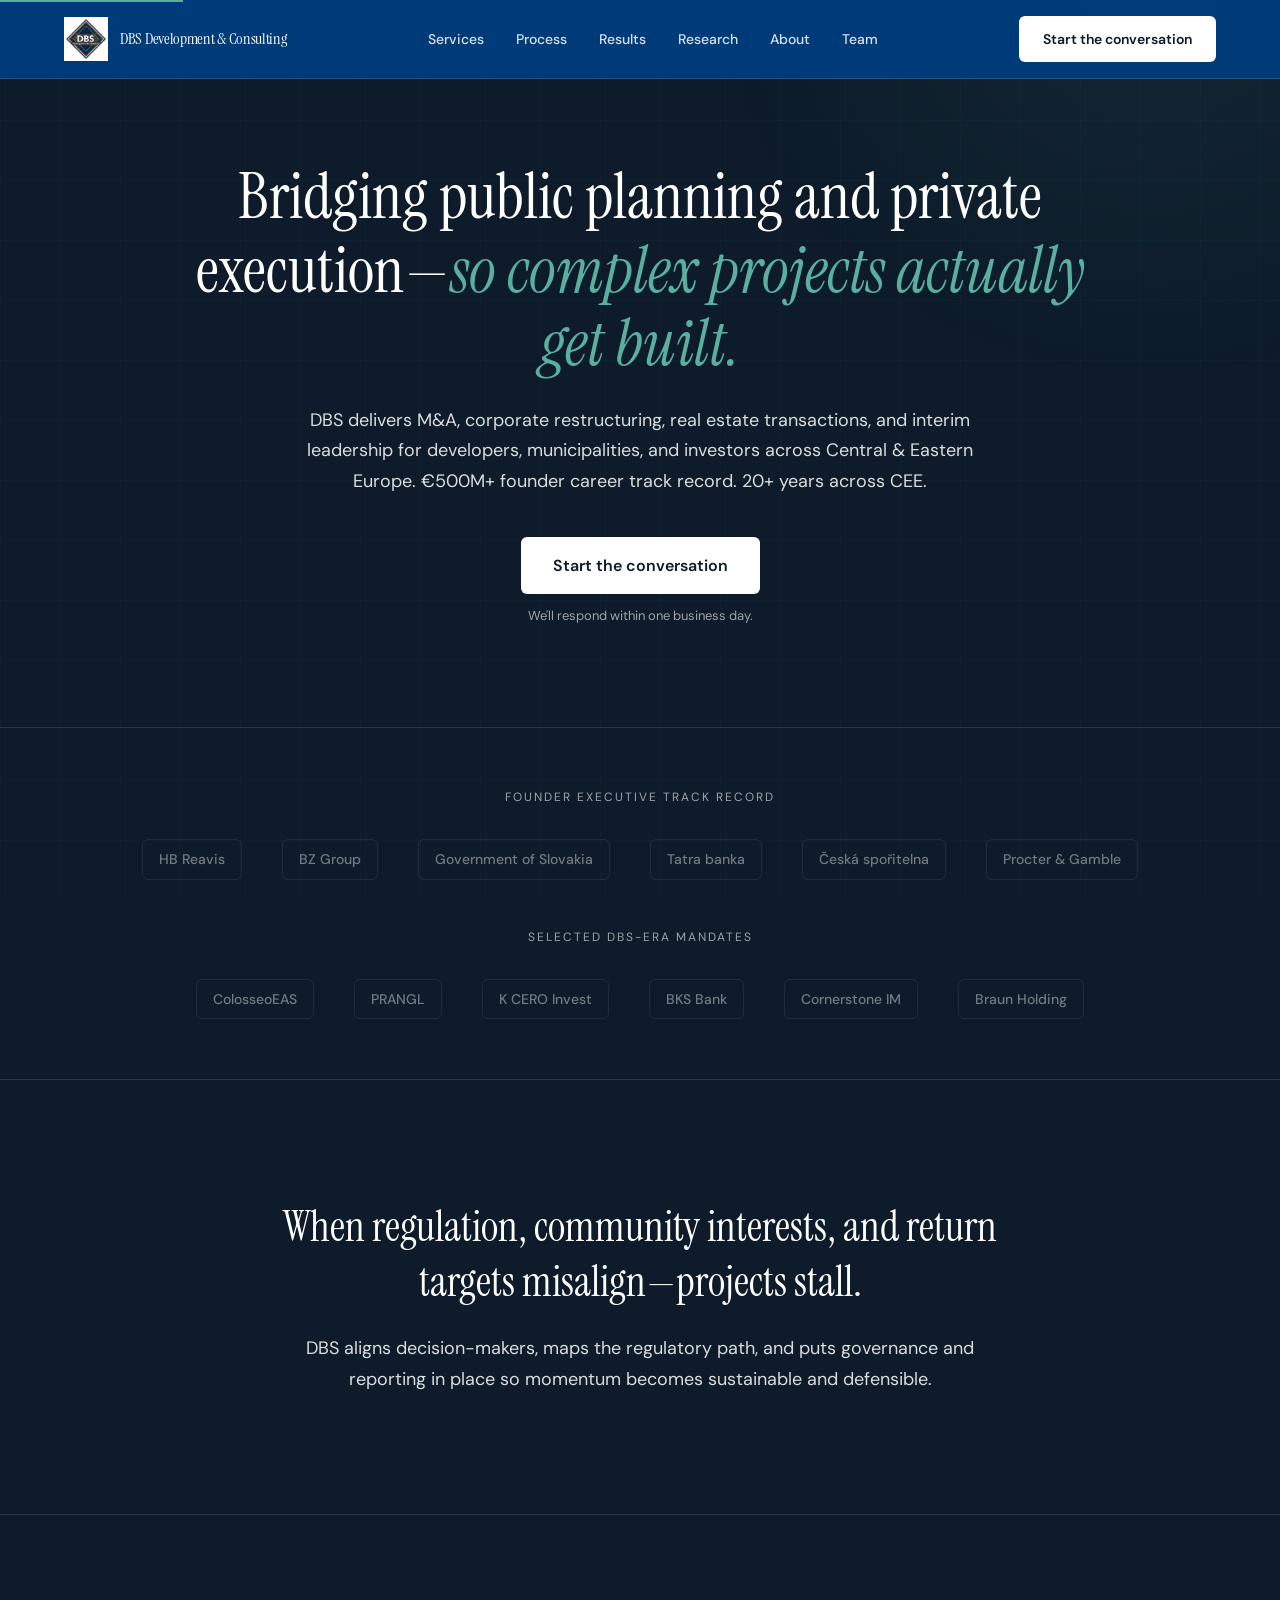
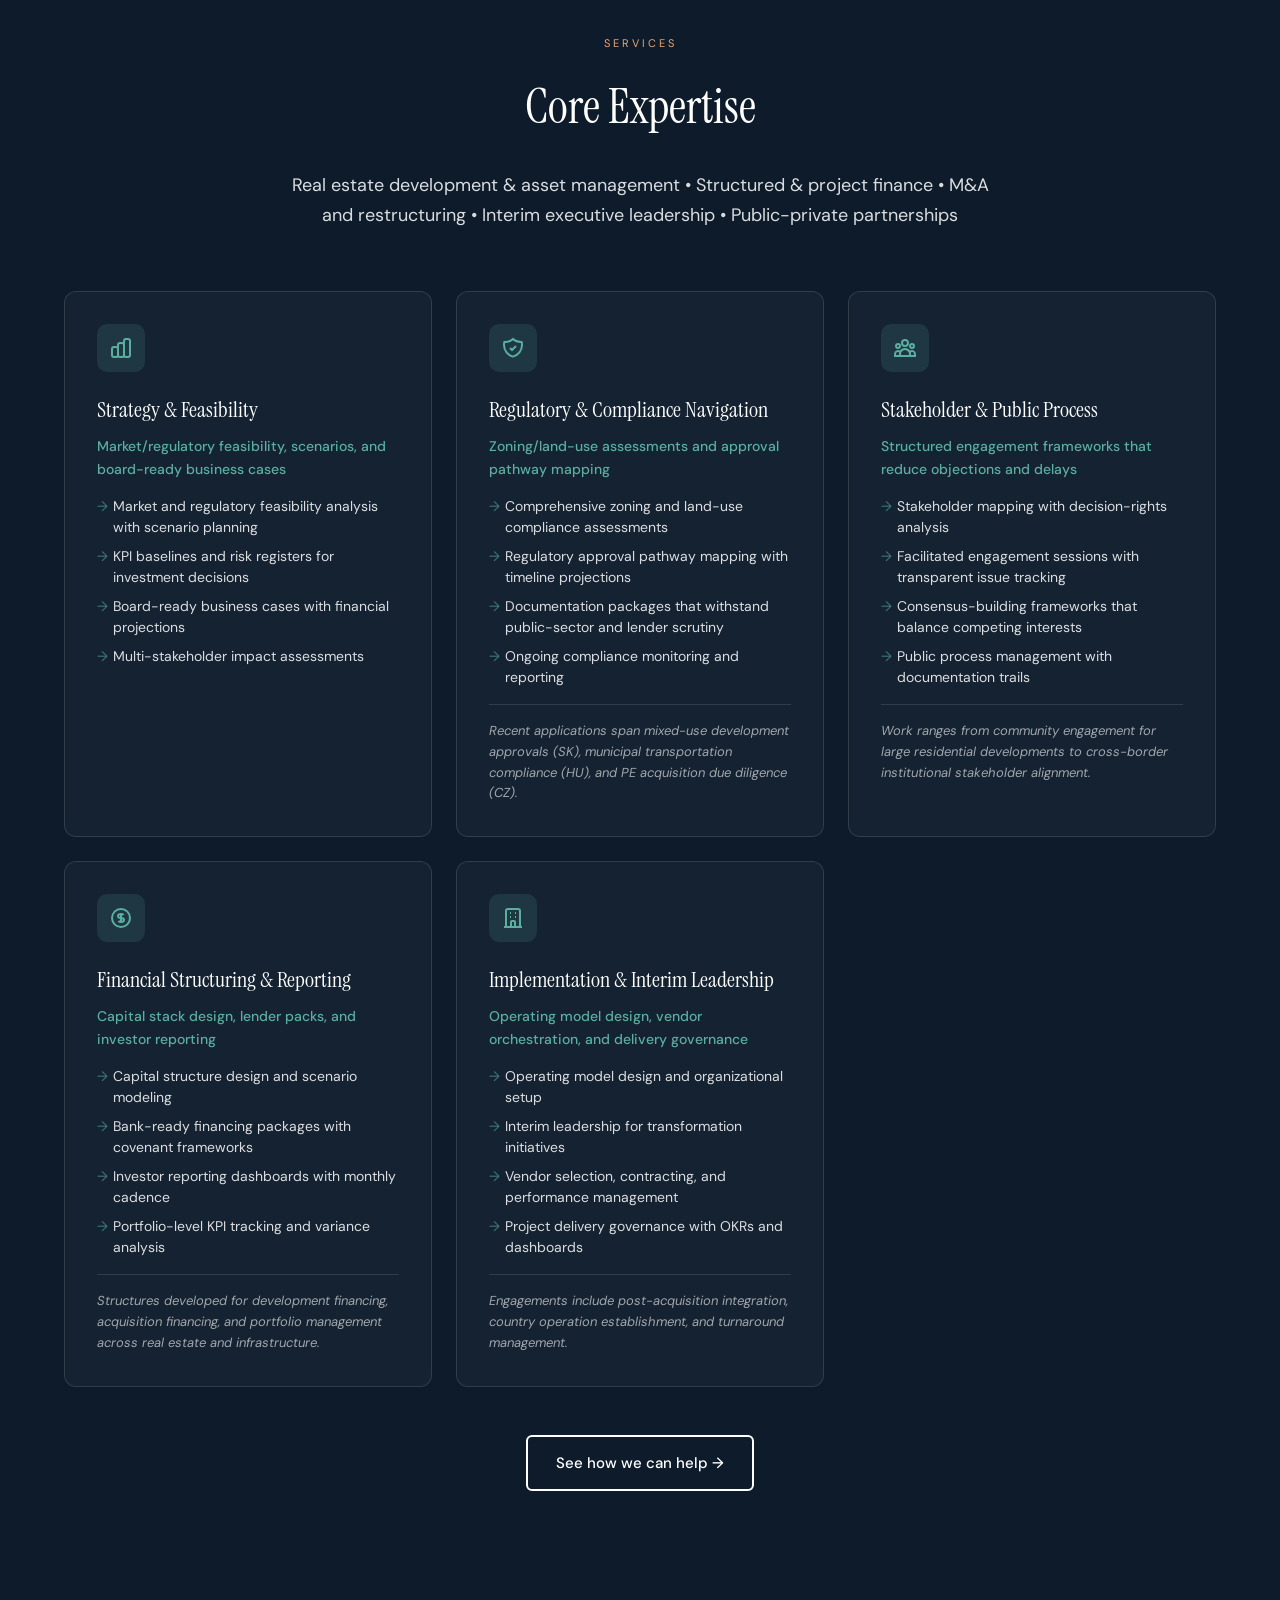
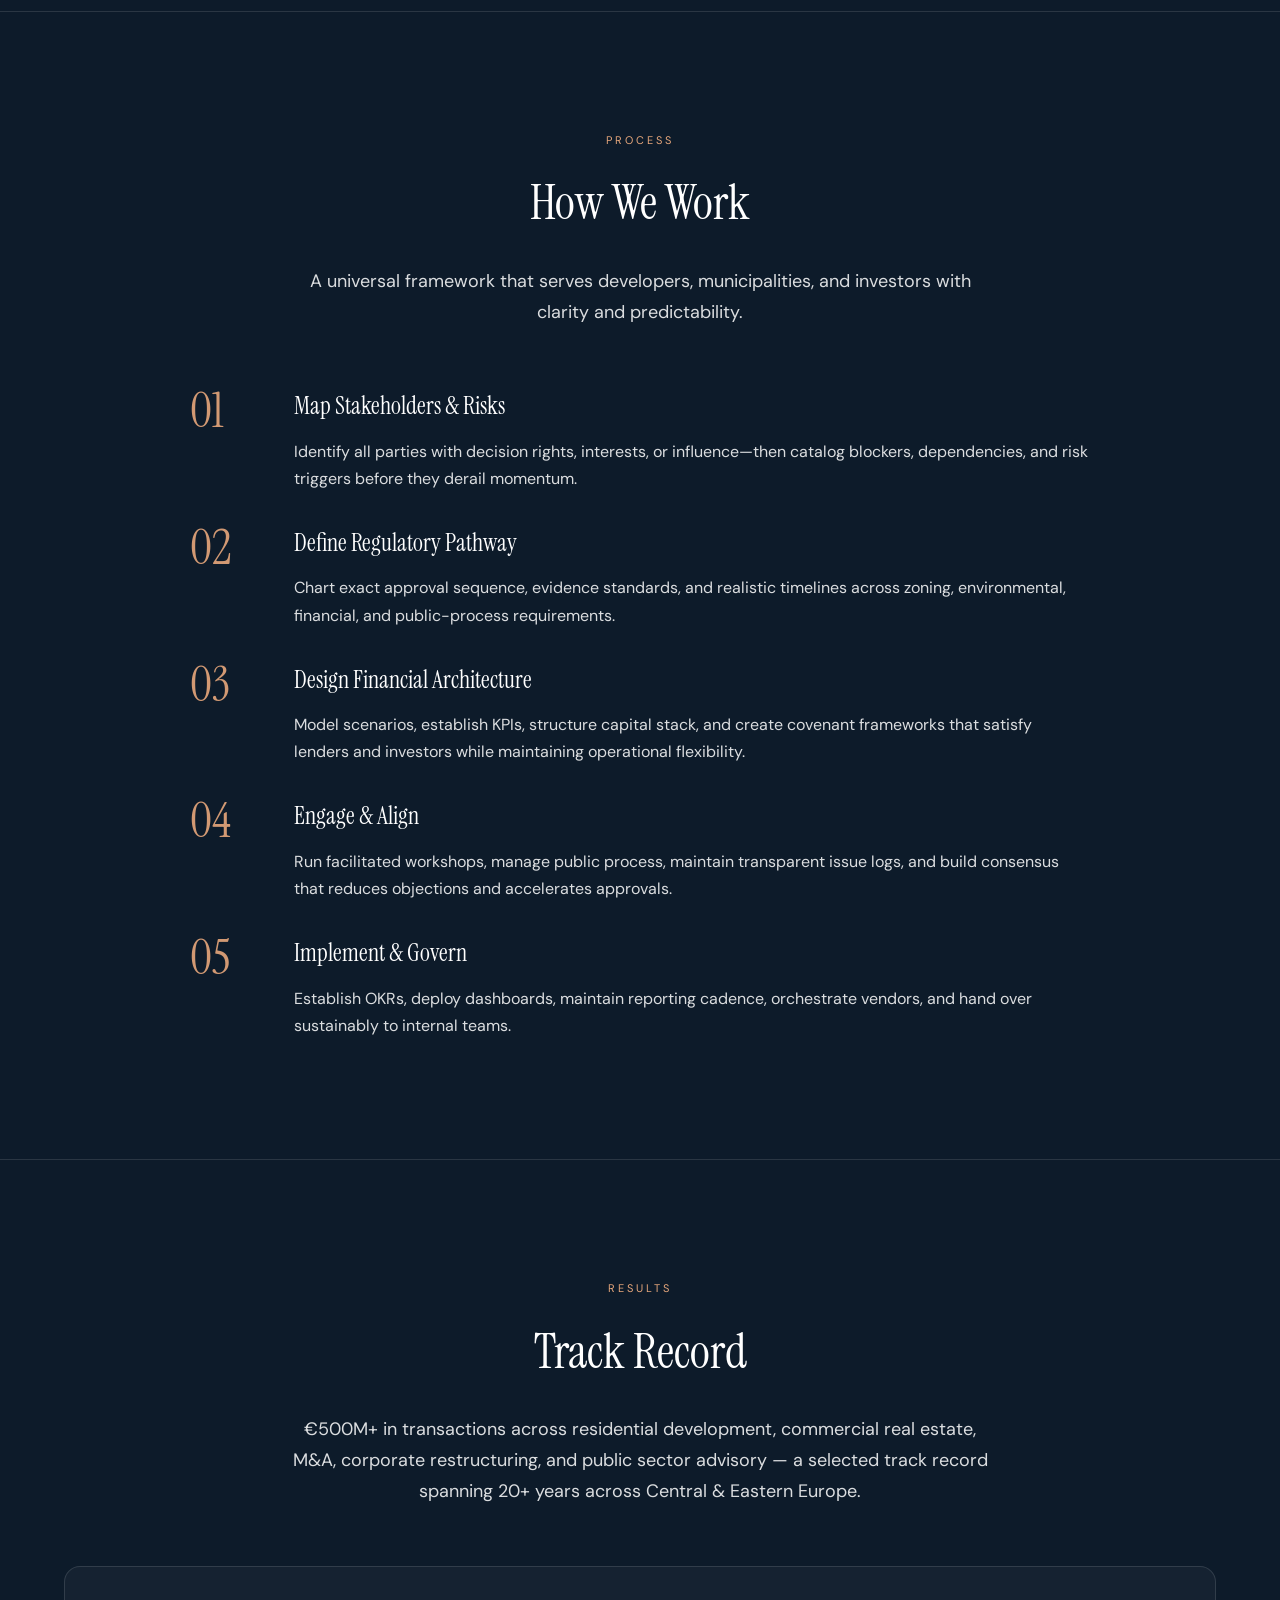
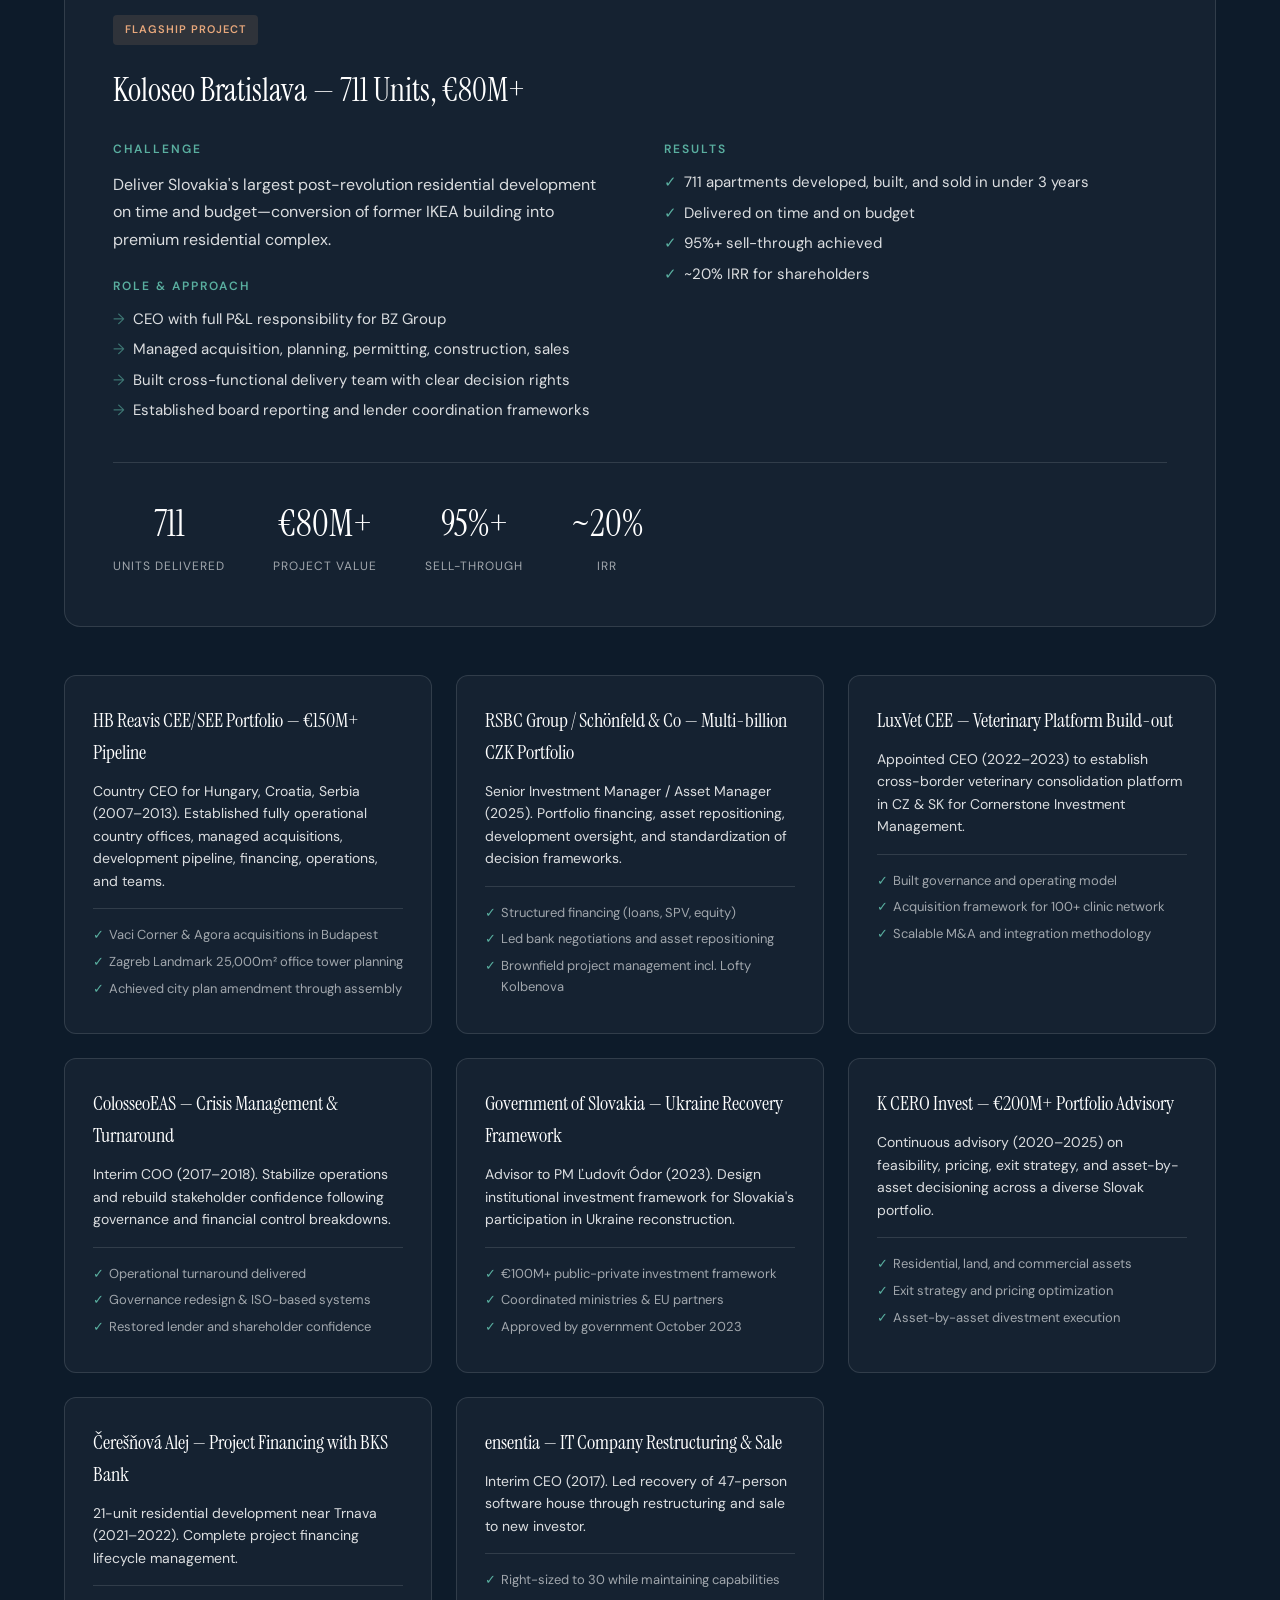
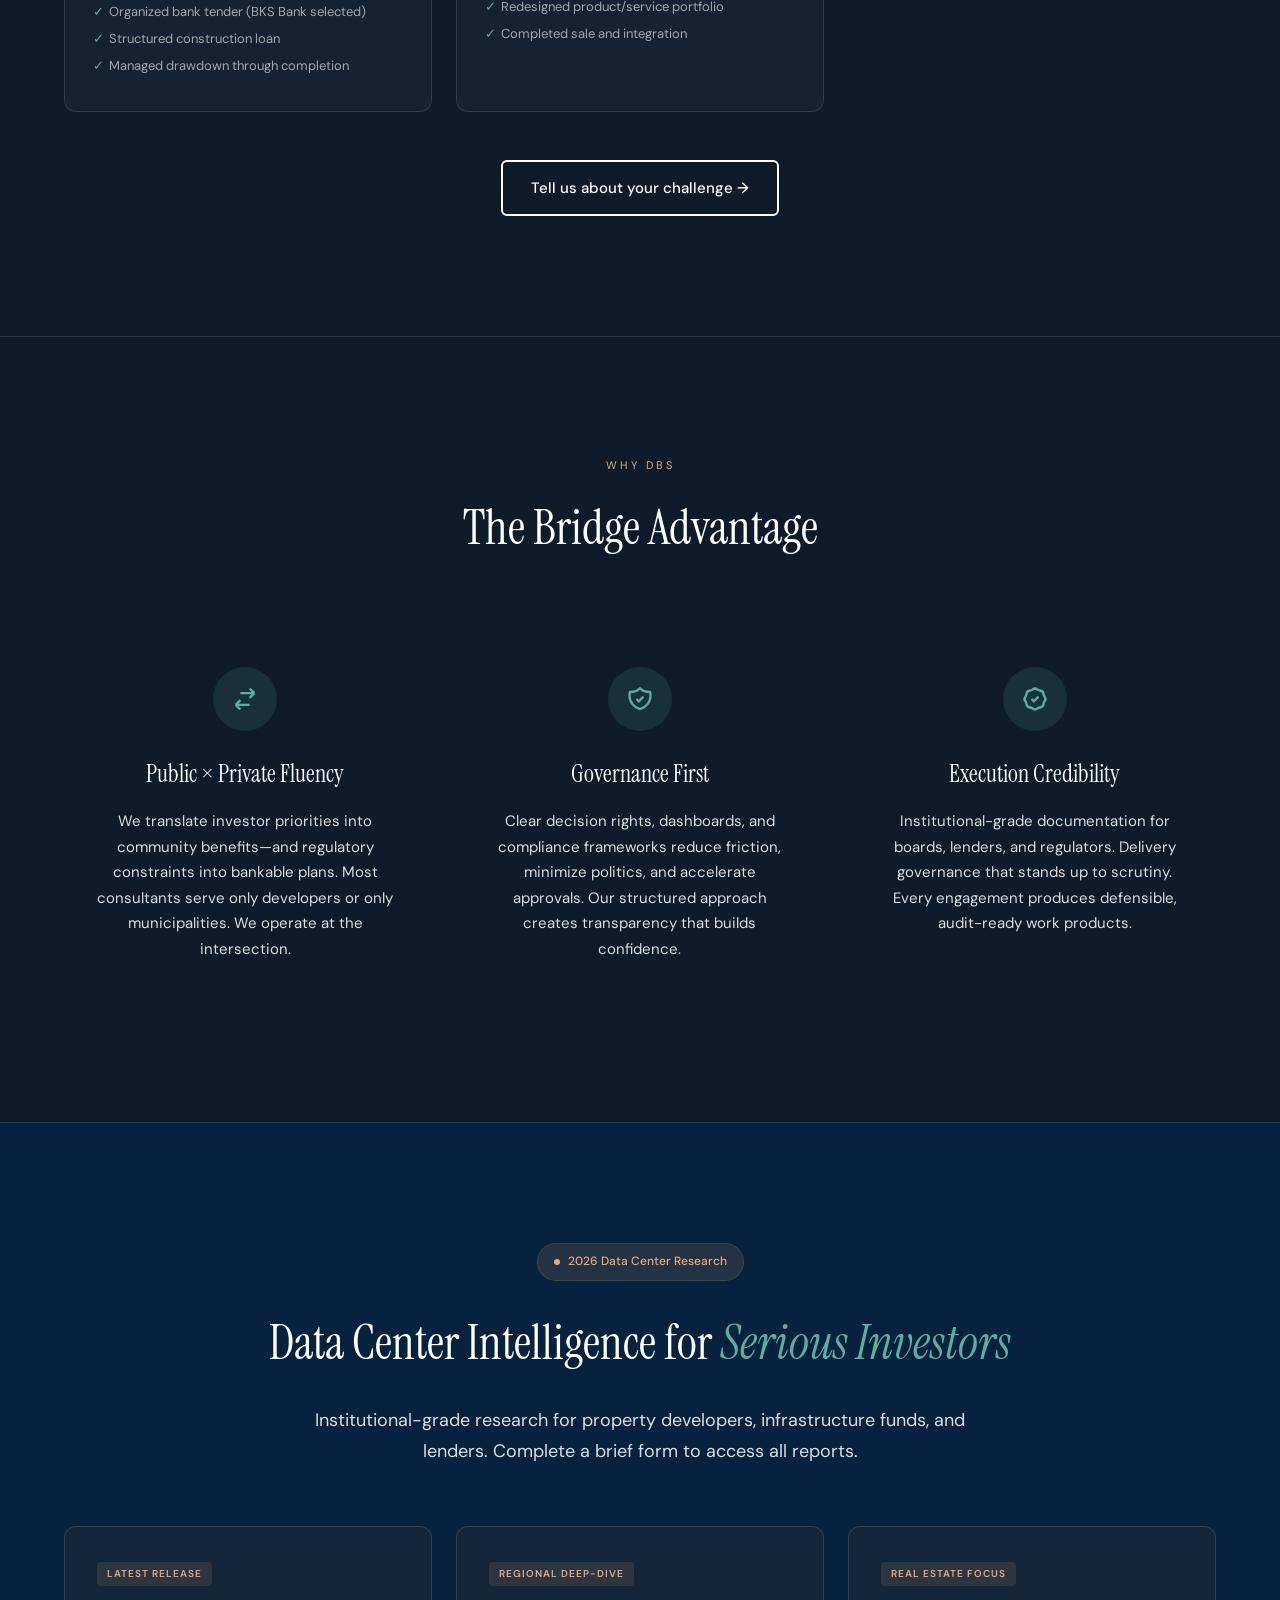
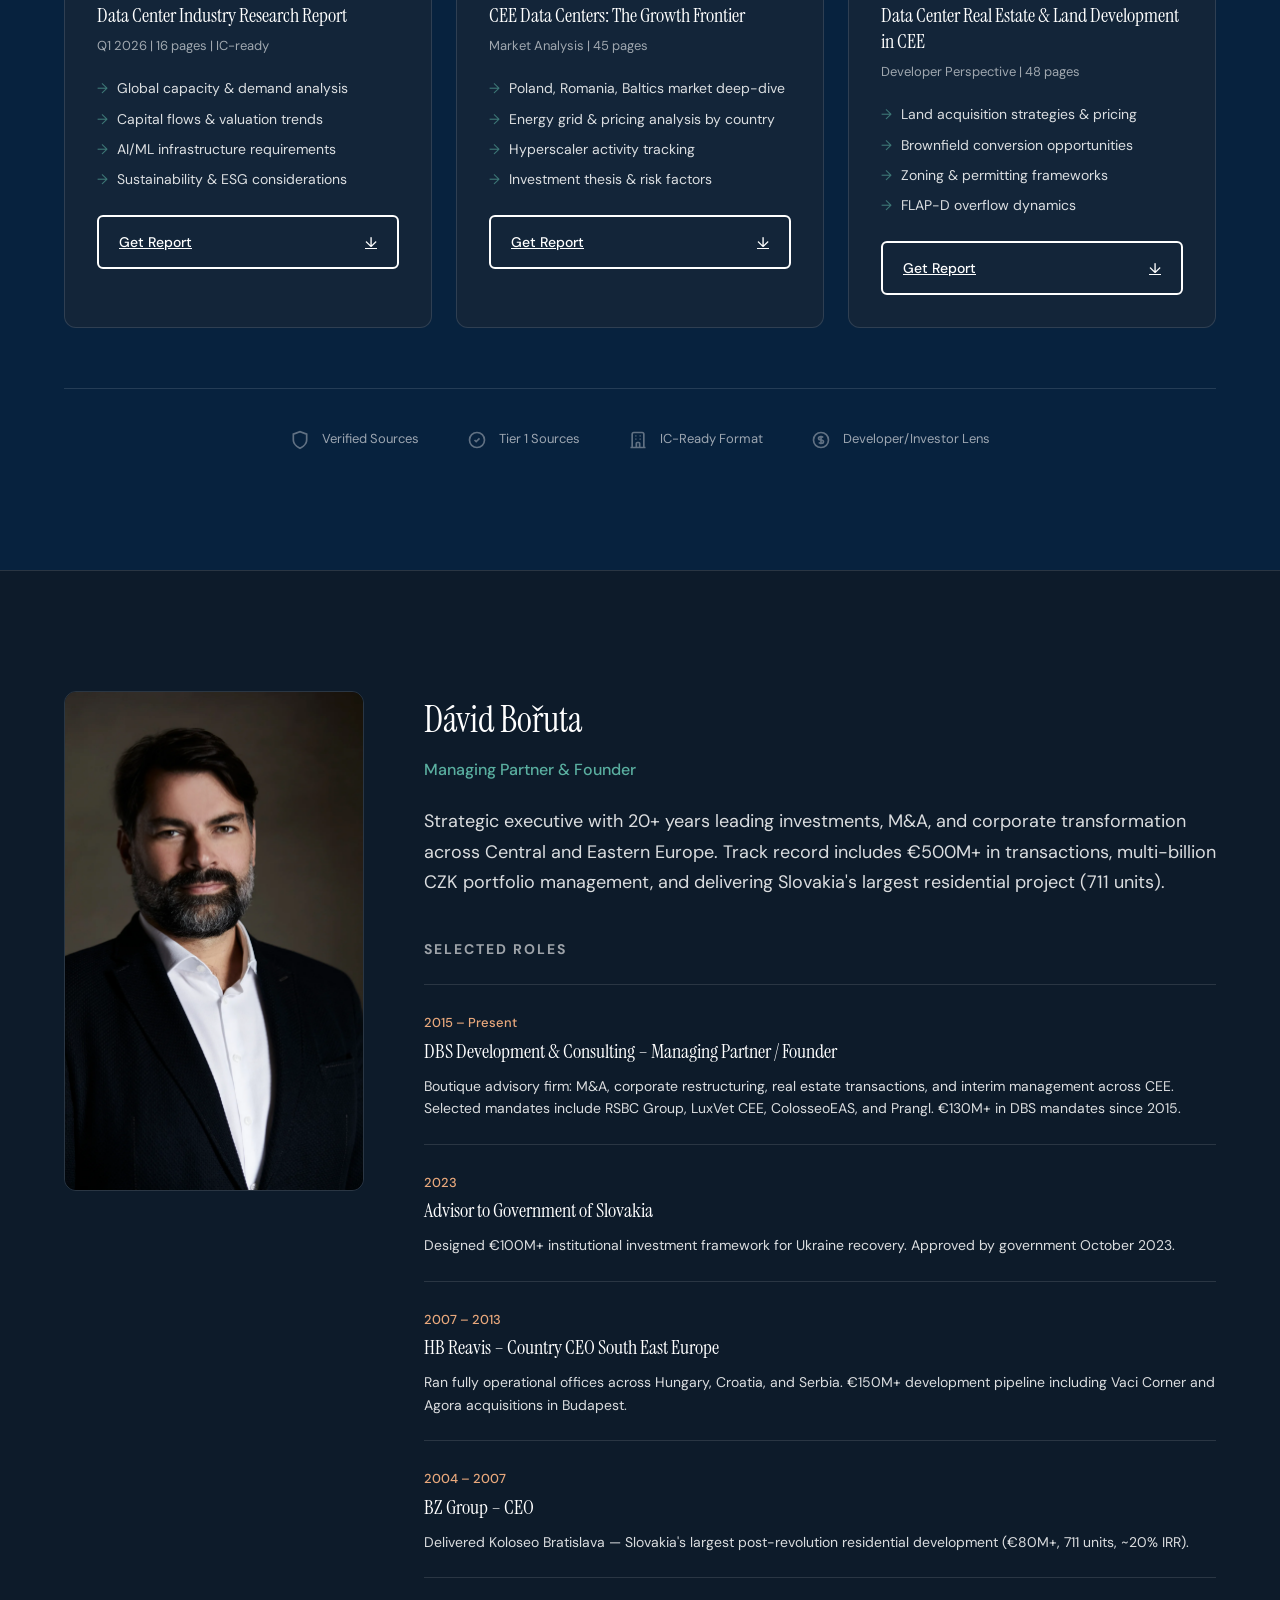
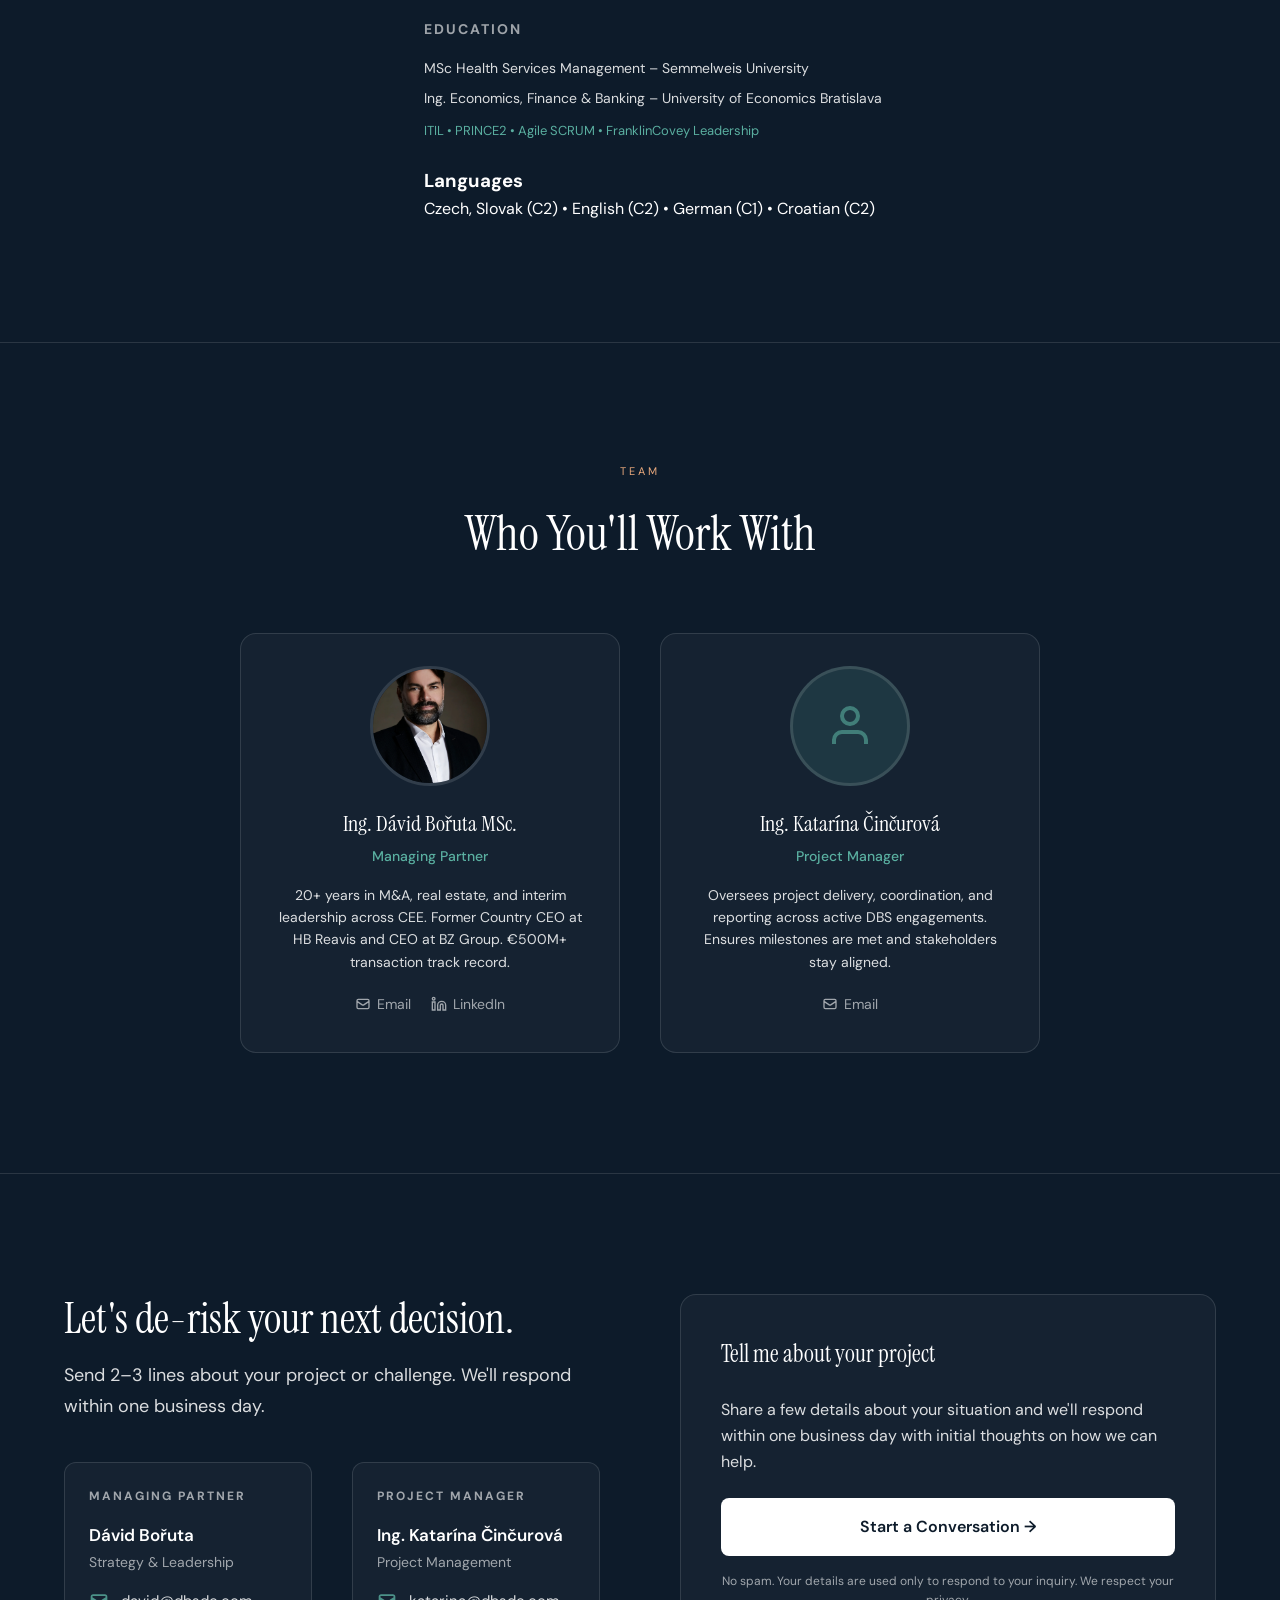
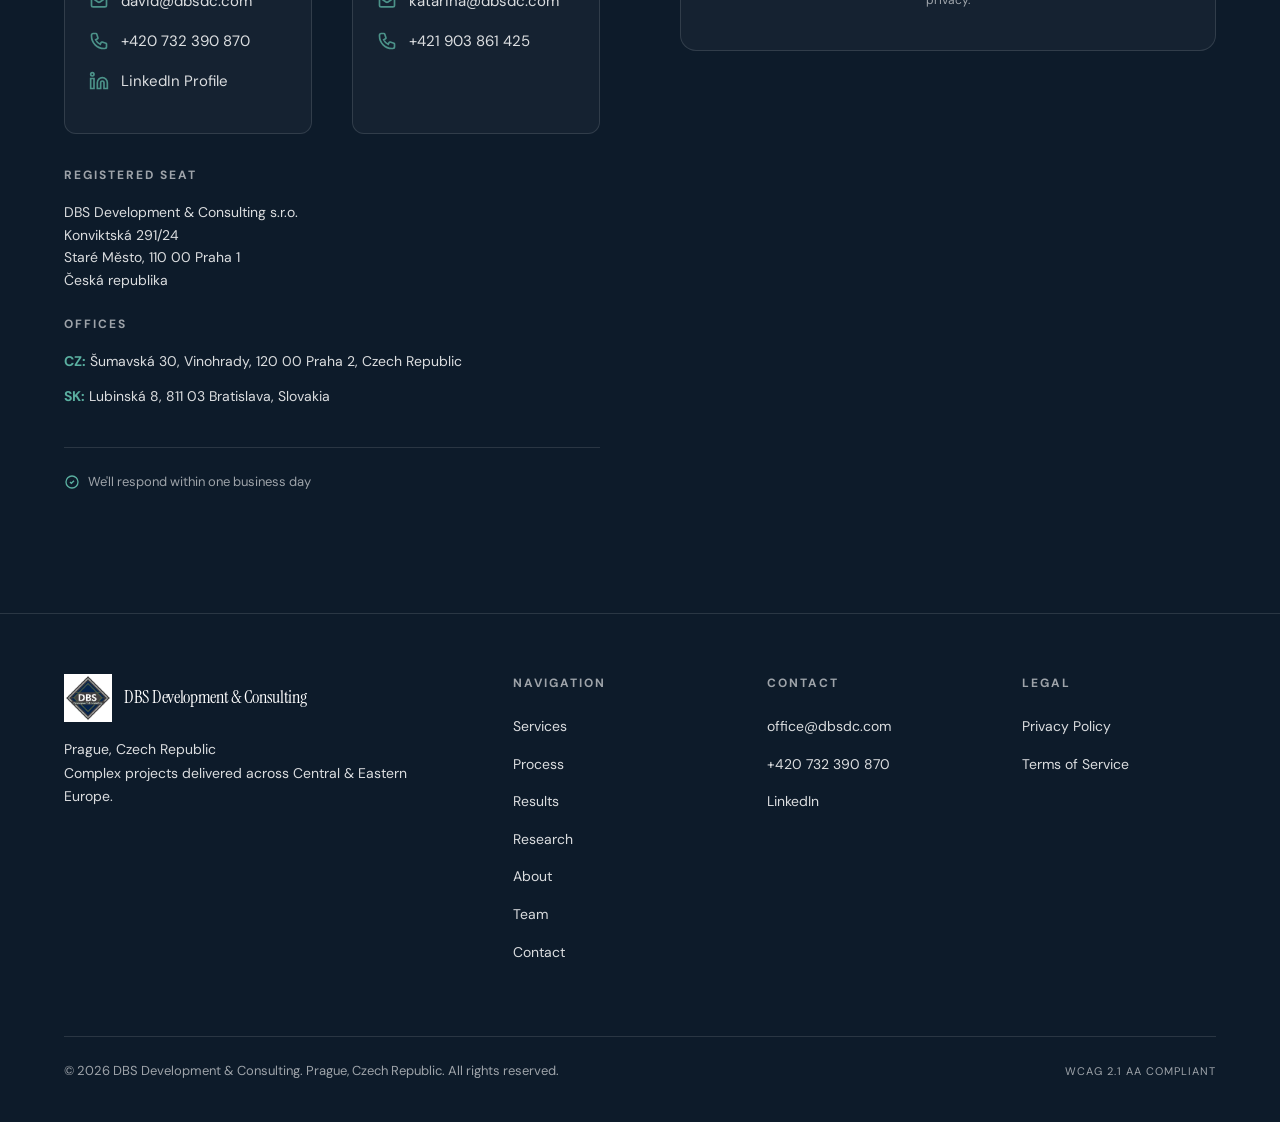
==== index.html @ 2f25ef53 "Release 1 Phase 1: approved quick fixes on reconciled source Re-anchored to the persona-refactor str" ====
<!DOCTYPE html>
<html lang="en">
<head>
    <meta charset="UTF-8">
    <meta name="viewport" content="width=device-width, initial-scale=1.0">
    <title>DBS Development & Consulting – Stakeholder Alignment & Delivery</title>
    <meta name="description" content="DBS Development & Consulting – M&A, corporate restructuring, real estate transactions, and interim leadership across Central & Eastern Europe. €500M+ in transactions. Founded by Dávid Bořuta.">
    <link rel="canonical" href="https://dbsdc.com/">

    <!-- Open Graph -->
    <meta property="og:title" content="DBS Development & Consulting – Complex Projects Delivered">
    <meta property="og:description" content="M&A, corporate restructuring, real estate transactions, and interim executive leadership for developers, municipalities, and investors across CEE. €500M+ track record.">
    <meta property="og:type" content="website">
    <meta property="og:url" content="https://dbsdc.com/">
    <meta property="og:image" content="https://dbsdc.com/og-image.png">
    <meta property="og:image:width" content="1200">
    <meta property="og:image:height" content="630">
    <meta property="og:image:alt" content="DBS Development & Consulting – Bridging public planning and private execution.">
    <meta property="og:site_name" content="DBS Development & Consulting">
    <meta name="twitter:card" content="summary_large_image">
    <meta name="twitter:title" content="DBS Development & Consulting – Complex Projects Delivered">
    <meta name="twitter:description" content="M&A, corporate restructuring, real estate transactions, and interim executive leadership across CEE. €500M+ track record.">
    <meta name="twitter:image" content="https://dbsdc.com/og-image.png">

    <!-- Fonts -->
    <link rel="preconnect" href="https://fonts.googleapis.com">
    <link rel="preconnect" href="https://fonts.gstatic.com" crossorigin>
    <link href="https://fonts.googleapis.com/css2?family=Instrument+Serif:ital@0;1&family=DM+Sans:opsz,wght@9..40,300;9..40,400;9..40,500;9..40,600;9..40,700&display=swap" rel="stylesheet">
    
    <!-- Structured Data -->
    <script type="application/ld+json">
    {
        "@context": "https://schema.org",
        "@type": "ProfessionalService",
        "name": "DBS Development & Consulting",
        "alternateName": "DBS Development & Consulting s.r.o.",
        "url": "https://dbsdc.com",
        "logo": "https://dbsdc.com/vector-logo-DBS-review1.png",
        "image": "https://dbsdc.com/og-image.png",
        "description": "M&A, corporate restructuring, real estate transactions, and interim executive leadership across Central & Eastern Europe.",
        "foundingDate": "2015",
        "founder": {
            "@type": "Person",
            "name": "Dávid Bořuta",
            "jobTitle": "Managing Partner",
            "url": "https://www.linkedin.com/in/davidsboruta",
            "knowsLanguage": ["cs", "sk", "en", "de", "hr"]
        },
        "numberOfEmployees": {
            "@type": "QuantitativeValue",
            "minValue": 2,
            "maxValue": 10
        },
        "address": [
            {
                "@type": "PostalAddress",
                "streetAddress": "Konviktská 291/24",
                "addressLocality": "Praha 1",
                "addressRegion": "Staré Město",
                "postalCode": "110 00",
                "addressCountry": "CZ"
            },
            {
                "@type": "PostalAddress",
                "streetAddress": "Šumavská 30",
                "addressLocality": "Praha 2",
                "addressRegion": "Vinohrady",
                "postalCode": "120 00",
                "addressCountry": "CZ"
            },
            {
                "@type": "PostalAddress",
                "streetAddress": "Lubinská 8",
                "addressLocality": "Bratislava",
                "postalCode": "811 03",
                "addressCountry": "SK"
            }
        ],
        "telephone": "+420732390870",
        "email": "office@dbsdc.com",
        "areaServed": {
            "@type": "GeoCircle",
            "name": "Central and Eastern Europe",
            "geoMidpoint": {
                "@type": "GeoCoordinates",
                "latitude": 49.0,
                "longitude": 17.0
            }
        },
        "knowsAbout": [
            "Mergers and Acquisitions",
            "Corporate Restructuring",
            "Real Estate Development",
            "Interim Executive Leadership",
            "Public-Private Partnerships",
            "Stakeholder Alignment",
            "Project Finance",
            "Data Center Real Estate"
        ],
        "hasOfferCatalog": {
            "@type": "OfferCatalog",
            "name": "Advisory Services",
            "itemListElement": [
                {
                    "@type": "Offer",
                    "itemOffered": {
                        "@type": "Service",
                        "name": "Strategy & Feasibility",
                        "description": "Market and regulatory feasibility analysis, scenario planning, and board-ready business cases."
                    }
                },
                {
                    "@type": "Offer",
                    "itemOffered": {
                        "@type": "Service",
                        "name": "Regulatory & Compliance Navigation",
                        "description": "Zoning and land-use assessments, approval pathway mapping, and compliance documentation."
                    }
                },
                {
                    "@type": "Offer",
                    "itemOffered": {
                        "@type": "Service",
                        "name": "Stakeholder & Public Process",
                        "description": "Stakeholder mapping, facilitated engagement sessions, and consensus-building frameworks."
                    }
                },
                {
                    "@type": "Offer",
                    "itemOffered": {
                        "@type": "Service",
                        "name": "Financial Structuring & Reporting",
                        "description": "Capital structure design, bank-ready financing packages, and investor reporting dashboards."
                    }
                },
                {
                    "@type": "Offer",
                    "itemOffered": {
                        "@type": "Service",
                        "name": "Implementation & Interim Leadership",
                        "description": "Operating model design, interim leadership, vendor management, and delivery governance."
                    }
                }
            ]
        },
        "sameAs": [
            "https://www.linkedin.com/company/dbs-development",
            "https://www.linkedin.com/in/davidsboruta"
        ]
    }
    </script>

    <!-- Favicon -->
    <link rel="icon" type="image/x-icon" href="favicon.ico">
    <link rel="icon" type="image/png" sizes="32x32" href="favicon-32.png">
    <link rel="icon" type="image/png" sizes="16x16" href="favicon-16.png">
    <link rel="apple-touch-icon" sizes="180x180" href="apple-touch-icon.png">
    
    <link rel="stylesheet" href="styles.css">
</head>
<body>
    <!-- Skip link for accessibility -->
    <a href="#main-content" class="skip-link">Skip to main content</a>
    
    <div class="bg-grid"></div>
    <div class="bg-gradient"></div>

    <!-- ==================== HEADER ==================== -->
    <header id="header">
        <div class="container">
            <div class="header-inner">
                <a href="#" class="logo" aria-label="DBS Development & Consulting - Home">
                    <img src="vector-logo-DBS-review1.png" alt="DBS Development & Consulting" class="logo-img">
                    <span class="logo-text">DBS Development & Consulting</span>
                </a>
                
                <nav aria-label="Main navigation">
                    <a href="#services">Services</a>
                    <a href="#process">Process</a>
                    <a href="#results">Results</a>
                    <a href="#research">Research</a>
                    <a href="#about">About</a>
                    <a href="#team">Team</a>
                </nav>
                
                <a href="#contact" class="header-cta">
                    Start the conversation
                </a>

                <button class="mobile-menu-btn" aria-label="Open menu">
                    <svg width="24" height="24" viewBox="0 0 24 24" fill="none" stroke="currentColor" stroke-width="2">
                        <path d="M3 12h18M3 6h18M3 18h18"/>
                    </svg>
                </button>
            </div>
        </div>
    </header>

    <!-- Mobile Menu Overlay -->
    <div class="mobile-menu-overlay" id="mobileMenu" aria-hidden="true">
        <div class="mobile-menu-header">
            <img src="vector-logo-DBS-review1.png" alt="DBS" style="height: 36px; width: auto;">
            <button class="mobile-menu-close" aria-label="Close menu">
                <svg width="24" height="24" viewBox="0 0 24 24" fill="none" stroke="currentColor" stroke-width="2">
                    <path d="M18 6L6 18M6 6l12 12"/>
                </svg>
            </button>
        </div>
        <nav class="mobile-menu-nav" aria-label="Mobile navigation">
            <a href="#services">Services</a>
            <a href="#process">Process</a>
            <a href="#results">Results</a>
            <a href="#research">Research</a>
            <a href="#about">About</a>
            <a href="#team">Team</a>
            <a href="#contact" class="mobile-menu-cta">Start the conversation</a>
        </nav>
    </div>

    <main id="main-content">
        <!-- ==================== HERO SECTION ==================== -->
        <section class="hero">
            <div class="container">
                <h1>Bridging public planning and private execution—<em>so complex projects actually get built.</em></h1>
                <p class="hero-subtitle">DBS delivers M&A, corporate restructuring, real estate transactions, and interim leadership for developers, municipalities, and investors across Central & Eastern Europe. €500M+ founder career track record. 20+ years across CEE.</p>
                <div class="hero-cta-wrapper">
                    <a href="#contact" class="hero-cta">Start the conversation</a>
                    <span class="hero-cta-note">We'll respond within one business day.</span>
                </div>
            </div>
        </section>

        <!-- ==================== TRUST BAR ==================== -->
        <section class="trust-bar" aria-label="Client engagements">
            <div class="container">
                <div class="trust-group" role="group" aria-label="Founder executive track record">
                    <p class="trust-label">Founder executive track record</p>
                    <div class="trust-logos">
                        <span class="trust-logo">HB Reavis</span>
                        <span class="trust-logo">BZ Group</span>
                        <span class="trust-logo">Government of Slovakia</span>
                        <span class="trust-logo">Tatra banka</span>
                        <span class="trust-logo">Česká spořitelna</span>
                        <span class="trust-logo">Procter &amp; Gamble</span>
                    </div>
                </div>
                <div class="trust-group" role="group" aria-label="Selected DBS-era mandates">
                    <p class="trust-label">Selected DBS-era mandates</p>
                    <div class="trust-logos">
                        <span class="trust-logo">ColosseoEAS</span>
                        <span class="trust-logo">PRANGL</span>
                        <span class="trust-logo">K CERO Invest</span>
                        <span class="trust-logo">BKS Bank</span>
                        <span class="trust-logo">Cornerstone IM</span>
                        <span class="trust-logo">Braun Holding</span>
                    </div>
                </div>
            </div>
        </section>

        <!-- ==================== PROBLEM STATEMENT ==================== -->
        <section class="problem">
            <div class="container">
                <h2>When regulation, community interests, and return targets misalign—projects stall.</h2>
                <p>DBS aligns decision-makers, maps the regulatory path, and puts governance and reporting in place so momentum becomes sustainable and defensible.</p>
            </div>
        </section>

        <!-- ==================== SERVICES SECTION ==================== -->
        <section class="services" id="services">
            <div class="container">
                <div class="section-header">
                    <p class="section-label">Services</p>
                    <h2 class="section-title">Core Expertise</h2>
                    <p class="section-intro">Real estate development & asset management • Structured & project finance • M&A and restructuring • Interim executive leadership • Public-private partnerships</p>
                </div>

                <div class="services-grid">
                    <!-- Service 1 -->
                    <article class="service-card">
                        <div class="service-icon">
                            <svg viewBox="0 0 24 24" fill="none" stroke="currentColor" stroke-width="2">
                                <path d="M9 19v-6a2 2 0 00-2-2H5a2 2 0 00-2 2v6a2 2 0 002 2h2a2 2 0 002-2zm0 0V9a2 2 0 012-2h2a2 2 0 012 2v10m-6 0a2 2 0 002 2h2a2 2 0 002-2m0 0V5a2 2 0 012-2h2a2 2 0 012 2v14a2 2 0 01-2 2h-2a2 2 0 01-2-2z"/>
                            </svg>
                        </div>
                        <h3>Strategy & Feasibility</h3>
                        <p class="service-outcome">Market/regulatory feasibility, scenarios, and board-ready business cases</p>
                        <ul>
                            <li>Market and regulatory feasibility analysis with scenario planning</li>
                            <li>KPI baselines and risk registers for investment decisions</li>
                            <li>Board-ready business cases with financial projections</li>
                            <li>Multi-stakeholder impact assessments</li>
                        </ul>
                    </article>

                    <!-- Service 2 -->
                    <article class="service-card">
                        <div class="service-icon">
                            <svg viewBox="0 0 24 24" fill="none" stroke="currentColor" stroke-width="2">
                                <path d="M9 12l2 2 4-4m5.618-4.016A11.955 11.955 0 0112 2.944a11.955 11.955 0 01-8.618 3.04A12.02 12.02 0 003 9c0 5.591 3.824 10.29 9 11.622 5.176-1.332 9-6.03 9-11.622 0-1.042-.133-2.052-.382-3.016z"/>
                            </svg>
                        </div>
                        <h3>Regulatory & Compliance Navigation</h3>
                        <p class="service-outcome">Zoning/land-use assessments and approval pathway mapping</p>
                        <ul>
                            <li>Comprehensive zoning and land-use compliance assessments</li>
                            <li>Regulatory approval pathway mapping with timeline projections</li>
                            <li>Documentation packages that withstand public-sector and lender scrutiny</li>
                            <li>Ongoing compliance monitoring and reporting</li>
                        </ul>
                        <p class="service-example">Recent applications span mixed-use development approvals (SK), municipal transportation compliance (HU), and PE acquisition due diligence (CZ).</p>
                    </article>

                    <!-- Service 3 -->
                    <article class="service-card">
                        <div class="service-icon">
                            <svg viewBox="0 0 24 24" fill="none" stroke="currentColor" stroke-width="2">
                                <path d="M17 20h5v-2a3 3 0 00-5.356-1.857M17 20H7m10 0v-2c0-.656-.126-1.283-.356-1.857M7 20H2v-2a3 3 0 015.356-1.857M7 20v-2c0-.656.126-1.283.356-1.857m0 0a5.002 5.002 0 019.288 0M15 7a3 3 0 11-6 0 3 3 0 016 0zm6 3a2 2 0 11-4 0 2 2 0 014 0zM7 10a2 2 0 11-4 0 2 2 0 014 0z"/>
                            </svg>
                        </div>
                        <h3>Stakeholder & Public Process</h3>
                        <p class="service-outcome">Structured engagement frameworks that reduce objections and delays</p>
                        <ul>
                            <li>Stakeholder mapping with decision-rights analysis</li>
                            <li>Facilitated engagement sessions with transparent issue tracking</li>
                            <li>Consensus-building frameworks that balance competing interests</li>
                            <li>Public process management with documentation trails</li>
                        </ul>
                        <p class="service-example">Work ranges from community engagement for large residential developments to cross-border institutional stakeholder alignment.</p>
                    </article>

                    <!-- Service 4 -->
                    <article class="service-card">
                        <div class="service-icon">
                            <svg viewBox="0 0 24 24" fill="none" stroke="currentColor" stroke-width="2">
                                <path d="M12 8c-1.657 0-3 .895-3 2s1.343 2 3 2 3 .895 3 2-1.343 2-3 2m0-8c1.11 0 2.08.402 2.599 1M12 8V7m0 1v8m0 0v1m0-1c-1.11 0-2.08-.402-2.599-1M21 12a9 9 0 11-18 0 9 9 0 0118 0z"/>
                            </svg>
                        </div>
                        <h3>Financial Structuring & Reporting</h3>
                        <p class="service-outcome">Capital stack design, lender packs, and investor reporting</p>
                        <ul>
                            <li>Capital structure design and scenario modeling</li>
                            <li>Bank-ready financing packages with covenant frameworks</li>
                            <li>Investor reporting dashboards with monthly cadence</li>
                            <li>Portfolio-level KPI tracking and variance analysis</li>
                        </ul>
                        <p class="service-example">Structures developed for development financing, acquisition financing, and portfolio management across real estate and infrastructure.</p>
                    </article>

                    <!-- Service 5 -->
                    <article class="service-card">
                        <div class="service-icon">
                            <svg viewBox="0 0 24 24" fill="none" stroke="currentColor" stroke-width="2">
                                <path d="M19 21V5a2 2 0 00-2-2H7a2 2 0 00-2 2v16m14 0h2m-2 0h-5m-9 0H3m2 0h5M9 7h1m-1 4h1m4-4h1m-1 4h1m-5 10v-5a1 1 0 011-1h2a1 1 0 011 1v5m-4 0h4"/>
                            </svg>
                        </div>
                        <h3>Implementation & Interim Leadership</h3>
                        <p class="service-outcome">Operating model design, vendor orchestration, and delivery governance</p>
                        <ul>
                            <li>Operating model design and organizational setup</li>
                            <li>Interim leadership for transformation initiatives</li>
                            <li>Vendor selection, contracting, and performance management</li>
                            <li>Project delivery governance with OKRs and dashboards</li>
                        </ul>
                        <p class="service-example">Engagements include post-acquisition integration, country operation establishment, and turnaround management.</p>
                    </article>
                </div>

                <div class="services-cta">
                    <a href="#contact" class="inline-cta">See how we can help →</a>
                </div>
            </div>
        </section>

        <!-- ==================== PROCESS SECTION ==================== -->
        <section class="process" id="process">
            <div class="container">
                <div class="section-header">
                    <p class="section-label">Process</p>
                    <h2 class="section-title">How We Work</h2>
                    <p class="section-intro">A universal framework that serves developers, municipalities, and investors with clarity and predictability.</p>
                </div>

                <div class="process-timeline">
                    <div class="process-step">
                        <span class="step-number">01</span>
                        <div class="step-content">
                            <h3>Map Stakeholders & Risks</h3>
                            <p>Identify all parties with decision rights, interests, or influence—then catalog blockers, dependencies, and risk triggers before they derail momentum.</p>
                        </div>
                    </div>

                    <div class="process-step">
                        <span class="step-number">02</span>
                        <div class="step-content">
                            <h3>Define Regulatory Pathway</h3>
                            <p>Chart exact approval sequence, evidence standards, and realistic timelines across zoning, environmental, financial, and public-process requirements.</p>
                        </div>
                    </div>

                    <div class="process-step">
                        <span class="step-number">03</span>
                        <div class="step-content">
                            <h3>Design Financial Architecture</h3>
                            <p>Model scenarios, establish KPIs, structure capital stack, and create covenant frameworks that satisfy lenders and investors while maintaining operational flexibility.</p>
                        </div>
                    </div>

                    <div class="process-step">
                        <span class="step-number">04</span>
                        <div class="step-content">
                            <h3>Engage & Align</h3>
                            <p>Run facilitated workshops, manage public process, maintain transparent issue logs, and build consensus that reduces objections and accelerates approvals.</p>
                        </div>
                    </div>

                    <div class="process-step">
                        <span class="step-number">05</span>
                        <div class="step-content">
                            <h3>Implement & Govern</h3>
                            <p>Establish OKRs, deploy dashboards, maintain reporting cadence, orchestrate vendors, and hand over sustainably to internal teams.</p>
                        </div>
                    </div>
                </div>
            </div>
        </section>

        <!-- ==================== RESULTS SECTION ==================== -->
        <section class="results" id="results">
            <div class="container">
                <div class="section-header">
                    <p class="section-label">Results</p>
                    <h2 class="section-title">Track Record</h2>
                    <p class="section-intro">€500M+ in transactions across residential development, commercial real estate, M&A, corporate restructuring, and public sector advisory — a selected track record spanning 20+ years across Central & Eastern Europe.</p>
                </div>

                <!-- Hero Case Study: Koloseo -->
                <article class="hero-case">
                    <span class="hero-case-badge">Flagship Project</span>
                    <h3>Koloseo Bratislava — 711 Units, €80M+</h3>
                    
                    <div class="hero-case-grid">
                        <div class="case-left">
                            <div class="case-challenge">
                                <h4>Challenge</h4>
                                <p>Deliver Slovakia's largest post-revolution residential development on time and budget—conversion of former IKEA building into premium residential complex.</p>
                            </div>
                            
                            <div class="case-approach" style="margin-top: 24px;">
                                <h4>Role & Approach</h4>
                                <ul>
                                    <li>CEO with full P&L responsibility for BZ Group</li>
                                    <li>Managed acquisition, planning, permitting, construction, sales</li>
                                    <li>Built cross-functional delivery team with clear decision rights</li>
                                    <li>Established board reporting and lender coordination frameworks</li>
                                </ul>
                            </div>
                        </div>
                        
                        <div class="case-right">
                            <div class="case-results">
                                <h4>Results</h4>
                                <ul>
                                    <li>711 apartments developed, built, and sold in under 3 years</li>
                                    <li>Delivered on time and on budget</li>
                                    <li>95%+ sell-through achieved</li>
                                    <li>~20% IRR for shareholders</li>
                                </ul>
                            </div>
                        </div>
                    </div>

                    <div class="hero-case-stats">
                        <div class="stat">
                            <span class="stat-value">711</span>
                            <span class="stat-label">Units Delivered</span>
                        </div>
                        <div class="stat">
                            <span class="stat-value">€80M+</span>
                            <span class="stat-label">Project Value</span>
                        </div>
                        <div class="stat">
                            <span class="stat-value">95%+</span>
                            <span class="stat-label">Sell-through</span>
                        </div>
                        <div class="stat">
                            <span class="stat-value">~20%</span>
                            <span class="stat-label">IRR</span>
                        </div>
                    </div>
                </article>

                <!-- Other Case Studies Grid -->
                <div class="cases-grid">
                    <!-- Case: HB Reavis -->
                    <article class="case-card">
                        <h4>HB Reavis CEE/SEE Portfolio — €150M+ Pipeline</h4>
                        <p class="challenge">Country CEO for Hungary, Croatia, Serbia (2007–2013). Established fully operational country offices, managed acquisitions, development pipeline, financing, operations, and teams.</p>
                        <ul class="results-list">
                            <li>Vaci Corner & Agora acquisitions in Budapest</li>
                            <li>Zagreb Landmark 25,000m² office tower planning</li>
                            <li>Achieved city plan amendment through assembly</li>
                        </ul>
                    </article>

                    <!-- Case: RSBC Group -->
                    <article class="case-card">
                        <h4>RSBC Group / Schönfeld & Co — Multi-billion CZK Portfolio</h4>
                        <p class="challenge">Senior Investment Manager / Asset Manager (2025). Portfolio financing, asset repositioning, development oversight, and standardization of decision frameworks.</p>
                        <ul class="results-list">
                            <li>Structured financing (loans, SPV, equity)</li>
                            <li>Led bank negotiations and asset repositioning</li>
                            <li>Brownfield project management incl. Lofty Kolbenova</li>
                        </ul>
                    </article>

                    <!-- Case: LuxVet CEE -->
                    <article class="case-card">
                        <h4>LuxVet CEE — Veterinary Platform Build-out</h4>
                        <p class="challenge">Appointed CEO (2022–2023) to establish cross-border veterinary consolidation platform in CZ & SK for Cornerstone Investment Management.</p>
                        <ul class="results-list">
                            <li>Built governance and operating model</li>
                            <li>Acquisition framework for 100+ clinic network</li>
                            <li>Scalable M&A and integration methodology</li>
                        </ul>
                    </article>

                    <!-- Case: ColosseoEAS -->
                    <article class="case-card">
                        <h4>ColosseoEAS — Crisis Management & Turnaround</h4>
                        <p class="challenge">Interim COO (2017–2018). Stabilize operations and rebuild stakeholder confidence following governance and financial control breakdowns.</p>
                        <ul class="results-list">
                            <li>Operational turnaround delivered</li>
                            <li>Governance redesign & ISO-based systems</li>
                            <li>Restored lender and shareholder confidence</li>
                        </ul>
                    </article>

                    <!-- Case: Government of Slovakia -->
                    <article class="case-card">
                        <h4>Government of Slovakia — Ukraine Recovery Framework</h4>
                        <p class="challenge">Advisor to PM Ľudovít Ódor (2023). Design institutional investment framework for Slovakia's participation in Ukraine reconstruction.</p>
                        <ul class="results-list">
                            <li>€100M+ public-private investment framework</li>
                            <li>Coordinated ministries & EU partners</li>
                            <li>Approved by government October 2023</li>
                        </ul>
                    </article>

                    <!-- Case: K CERO Invest -->
                    <article class="case-card">
                        <h4>K CERO Invest — €200M+ Portfolio Advisory</h4>
                        <p class="challenge">Continuous advisory (2020–2025) on feasibility, pricing, exit strategy, and asset-by-asset decisioning across a diverse Slovak portfolio.</p>
                        <ul class="results-list">
                            <li>Residential, land, and commercial assets</li>
                            <li>Exit strategy and pricing optimization</li>
                            <li>Asset-by-asset divestment execution</li>
                        </ul>
                    </article>

                    <!-- Case: Čerešňová Alej -->
                    <article class="case-card">
                        <h4>Čerešňová Alej — Project Financing with BKS Bank</h4>
                        <p class="challenge">21-unit residential development near Trnava (2021–2022). Complete project financing lifecycle management.</p>
                        <ul class="results-list">
                            <li>Organized bank tender (BKS Bank selected)</li>
                            <li>Structured construction loan</li>
                            <li>Managed drawdown through completion</li>
                        </ul>
                    </article>

                    <!-- Case: ensentia -->
                    <article class="case-card">
                        <h4>ensentia — IT Company Restructuring & Sale</h4>
                        <p class="challenge">Interim CEO (2017). Led recovery of 47-person software house through restructuring and sale to new investor.</p>
                        <ul class="results-list">
                            <li>Right-sized to 30 while maintaining capabilities</li>
                            <li>Redesigned product/service portfolio</li>
                            <li>Completed sale and integration</li>
                        </ul>
                    </article>
                </div>

                <div class="results-cta">
                    <a href="#contact" class="inline-cta">Tell us about your challenge →</a>
                </div>
            </div>
        </section>

        <!-- ==================== WHY DBS SECTION ==================== -->
        <section class="why-dbs">
            <div class="container">
                <div class="section-header">
                    <p class="section-label">Why DBS</p>
                    <h2 class="section-title">The Bridge Advantage</h2>
                </div>

                <div class="differentiators">
                    <div class="differentiator">
                        <div class="differentiator-icon">
                            <svg viewBox="0 0 24 24" fill="none" stroke="currentColor" stroke-width="2">
                                <path d="M8 7h12m0 0l-4-4m4 4l-4 4m0 6H4m0 0l4 4m-4-4l4-4"/>
                            </svg>
                        </div>
                        <h3>Public × Private Fluency</h3>
                        <p>We translate investor priorities into community benefits—and regulatory constraints into bankable plans. Most consultants serve only developers or only municipalities. We operate at the intersection.</p>
                    </div>

                    <div class="differentiator">
                        <div class="differentiator-icon">
                            <svg viewBox="0 0 24 24" fill="none" stroke="currentColor" stroke-width="2">
                                <path d="M9 12l2 2 4-4m5.618-4.016A11.955 11.955 0 0112 2.944a11.955 11.955 0 01-8.618 3.04A12.02 12.02 0 003 9c0 5.591 3.824 10.29 9 11.622 5.176-1.332 9-6.03 9-11.622 0-1.042-.133-2.052-.382-3.016z"/>
                            </svg>
                        </div>
                        <h3>Governance First</h3>
                        <p>Clear decision rights, dashboards, and compliance frameworks reduce friction, minimize politics, and accelerate approvals. Our structured approach creates transparency that builds confidence.</p>
                    </div>

                    <div class="differentiator">
                        <div class="differentiator-icon">
                            <svg viewBox="0 0 24 24" fill="none" stroke="currentColor" stroke-width="2">
                                <path d="M9 12l2 2 4-4M7.835 4.697a3.42 3.42 0 001.946-.806 3.42 3.42 0 014.438 0 3.42 3.42 0 001.946.806 3.42 3.42 0 013.138 3.138 3.42 3.42 0 00.806 1.946 3.42 3.42 0 010 4.438 3.42 3.42 0 00-.806 1.946 3.42 3.42 0 01-3.138 3.138 3.42 3.42 0 00-1.946.806 3.42 3.42 0 01-4.438 0 3.42 3.42 0 00-1.946-.806 3.42 3.42 0 01-3.138-3.138 3.42 3.42 0 00-.806-1.946 3.42 3.42 0 010-4.438 3.42 3.42 0 00.806-1.946 3.42 3.42 0 013.138-3.138z"/>
                            </svg>
                        </div>
                        <h3>Execution Credibility</h3>
                        <p>Institutional-grade documentation for boards, lenders, and regulators. Delivery governance that stands up to scrutiny. Every engagement produces defensible, audit-ready work products.</p>
                    </div>
                </div>
            </div>
        </section>

        <!-- ==================== DATA CENTER RESEARCH SECTION ==================== -->
        <section class="research" id="research">
            <div class="container">
                <div class="section-header">
                    <span class="research-badge">2026 Data Center Research</span>
                    <h2 class="section-title">Data Center Intelligence for <em style="color: var(--forest-green); font-style: italic;">Serious Investors</em></h2>
                    <p class="section-intro">Institutional-grade research for property developers, infrastructure funds, and lenders. Complete a brief form to access all reports.</p>
                </div>

                <div class="reports-grid">
                    <!-- Report 1 -->
                    <div class="report-card">
                        <span class="report-badge">Latest Release</span>
                        <h3 class="report-title">Data Center Industry Research Report</h3>
                        <p class="report-meta">Q1 2026 | 16 pages | IC-ready</p>
                        <ul class="report-highlights">
                            <li>Global capacity & demand analysis</li>
                            <li>Capital flows & valuation trends</li>
                            <li>AI/ML infrastructure requirements</li>
                            <li>Sustainability & ESG considerations</li>
                        </ul>
                        <a href="https://tally.so/r/LZ7qW2" target="_blank" rel="noopener" class="report-cta">
                            <span>Get Report</span>
                            <span>↓</span>
                        </a>
                    </div>

                    <!-- Report 2 -->
                    <div class="report-card">
                        <span class="report-badge">Regional Deep-Dive</span>
                        <h3 class="report-title">CEE Data Centers: The Growth Frontier</h3>
                        <p class="report-meta">Market Analysis | 45 pages</p>
                        <ul class="report-highlights">
                            <li>Poland, Romania, Baltics market deep-dive</li>
                            <li>Energy grid & pricing analysis by country</li>
                            <li>Hyperscaler activity tracking</li>
                            <li>Investment thesis & risk factors</li>
                        </ul>
                        <a href="https://tally.so/r/LZ7qW2" target="_blank" rel="noopener" class="report-cta">
                            <span>Get Report</span>
                            <span>↓</span>
                        </a>
                    </div>

                    <!-- Report 3 -->
                    <div class="report-card">
                        <span class="report-badge">Real Estate Focus</span>
                        <h3 class="report-title">Data Center Real Estate & Land Development in CEE</h3>
                        <p class="report-meta">Developer Perspective | 48 pages</p>
                        <ul class="report-highlights">
                            <li>Land acquisition strategies & pricing</li>
                            <li>Brownfield conversion opportunities</li>
                            <li>Zoning & permitting frameworks</li>
                            <li>FLAP-D overflow dynamics</li>
                        </ul>
                        <a href="https://tally.so/r/LZ7qW2" target="_blank" rel="noopener" class="report-cta">
                            <span>Get Report</span>
                            <span>↓</span>
                        </a>
                    </div>
                </div>

                <div class="research-trust">
                    <div class="research-trust-item">
                        <svg class="research-trust-icon" viewBox="0 0 24 24" fill="none" stroke="currentColor" stroke-width="2">
                            <path d="M12 22s8-4 8-10V5l-8-3-8 3v7c0 6 8 10 8 10z"/>
                        </svg>
                        <span>Verified Sources</span>
                    </div>
                    <div class="research-trust-item">
                        <svg class="research-trust-icon" viewBox="0 0 24 24" fill="none" stroke="currentColor" stroke-width="2">
                            <path d="M9 12l2 2 4-4m6 2a9 9 0 11-18 0 9 9 0 0118 0z"/>
                        </svg>
                        <span>Tier 1 Sources</span>
                    </div>
                    <div class="research-trust-item">
                        <svg class="research-trust-icon" viewBox="0 0 24 24" fill="none" stroke="currentColor" stroke-width="2">
                            <path d="M19 21V5a2 2 0 00-2-2H7a2 2 0 00-2 2v16m14 0h2m-2 0h-5m-9 0H3m2 0h5M9 7h1m-1 4h1m4-4h1m-1 4h1m-5 10v-5a1 1 0 011-1h2a1 1 0 011 1v5m-4 0h4"/>
                        </svg>
                        <span>IC-Ready Format</span>
                    </div>
                    <div class="research-trust-item">
                        <svg class="research-trust-icon" viewBox="0 0 24 24" fill="none" stroke="currentColor" stroke-width="2">
                            <path d="M12 8c-1.657 0-3 .895-3 2s1.343 2 3 2 3 .895 3 2-1.343 2-3 2m0-8c1.11 0 2.08.402 2.599 1M12 8V7m0 1v8m0 0v1m0-1c-1.11 0-2.08-.402-2.599-1M21 12a9 9 0 11-18 0 9 9 0 0118 0z"/>
                        </svg>
                        <span>Developer/Investor Lens</span>
                    </div>
                </div>
            </div>
        </section>

        <!-- ==================== ABOUT SECTION ==================== -->
        <section class="about" id="about">
            <div class="container">
                <div class="about-content">
                    <div class="about-photo">
                        <img src="DavidBoruta_edited_FINAL_K4A9852_copy.jpg" alt="Dávid Bořuta - Managing Partner, DBS Development & Consulting" class="about-photo-img" loading="lazy" width="400" height="500">
                    </div>

                    <div class="about-info">
                        <h2>Dávid Bořuta</h2>
                        <p class="about-title">Managing Partner & Founder</p>
                        <p class="about-intro">Strategic executive with 20+ years leading investments, M&A, and corporate transformation across Central and Eastern Europe. Track record includes €500M+ in transactions, multi-billion CZK portfolio management, and delivering Slovakia's largest residential project (711 units).</p>

                        <div class="career-highlights">
                            <h3>Selected Roles</h3>

                            <div class="career-item">
                                <span class="career-period">2015 – Present</span>
                                <h4 class="career-role">DBS Development & Consulting – Managing Partner / Founder</h4>
                                <p class="career-desc">Boutique advisory firm: M&A, corporate restructuring, real estate transactions, and interim management across CEE. Selected mandates include RSBC Group, LuxVet CEE, ColosseoEAS, and Prangl. €130M+ in DBS mandates since 2015.</p>
                            </div>

                            <div class="career-item">
                                <span class="career-period">2023</span>
                                <h4 class="career-role">Advisor to Government of Slovakia</h4>
                                <p class="career-desc">Designed €100M+ institutional investment framework for Ukraine recovery. Approved by government October 2023.</p>
                            </div>

                            <div class="career-item">
                                <span class="career-period">2007 – 2013</span>
                                <h4 class="career-role">HB Reavis – Country CEO South East Europe</h4>
                                <p class="career-desc">Ran fully operational offices across Hungary, Croatia, and Serbia. €150M+ development pipeline including Vaci Corner and Agora acquisitions in Budapest.</p>
                            </div>

                            <div class="career-item">
                                <span class="career-period">2004 – 2007</span>
                                <h4 class="career-role">BZ Group – CEO</h4>
                                <p class="career-desc">Delivered Koloseo Bratislava — Slovakia's largest post-revolution residential development (€80M+, 711 units, ~20% IRR).</p>
                            </div>
                        </div>

                        <div class="education">
                            <h3>Education</h3>
                            <p>MSc Health Services Management – Semmelweis University</p>
                            <p>Ing. Economics, Finance & Banking – University of Economics Bratislava</p>
                            <p style="margin-top: 12px; color: var(--forest-green); font-size: 13px;">ITIL • PRINCE2 • Agile SCRUM • FranklinCovey Leadership</p>
                        </div>

                        <div class="languages" style="margin-top: 24px;">
                            <h3>Languages</h3>
                            <p>Czech, Slovak (C2) • English (C2) • German (C1) • Croatian (C2)</p>
                        </div>
                    </div>
                </div>
            </div>
        </section>

        <!-- ==================== TEAM SECTION ==================== -->
        <section class="team" id="team">
            <div class="container">
                <div class="section-header">
                    <p class="section-label">Team</p>
                    <h2 class="section-title">Who You'll Work With</h2>
                </div>

                <div class="team-grid">
                    <div class="team-card">
                        <img src="DavidBoruta_edited_FINAL_K4A9852_copy.jpg" alt="Dávid Bořuta" class="team-photo" loading="lazy" width="120" height="120">
                        <h3>Ing. Dávid Bořuta MSc.</h3>
                        <p class="team-role">Managing Partner</p>
                        <p class="team-bio">20+ years in M&A, real estate, and interim leadership across CEE. Former Country CEO at HB Reavis and CEO at BZ Group. €500M+ transaction track record.</p>
                        <div>
                            <a href="mailto:david@dbsdc.com" class="team-contact-link">
                                <svg viewBox="0 0 24 24" fill="none" stroke="currentColor" stroke-width="2"><path d="M3 8l7.89 5.26a2 2 0 002.22 0L21 8M5 19h14a2 2 0 002-2V7a2 2 0 00-2-2H5a2 2 0 00-2 2v10a2 2 0 002 2z"/></svg>
                                Email
                            </a>
                            <a href="https://www.linkedin.com/in/davidsboruta" target="_blank" rel="noopener" class="team-contact-link">
                                <svg viewBox="0 0 24 24" fill="none" stroke="currentColor" stroke-width="2"><path d="M16 8a6 6 0 016 6v7h-4v-7a2 2 0 00-2-2 2 2 0 00-2 2v7h-4v-7a6 6 0 016-6zM2 9h4v12H2z"/><circle cx="4" cy="4" r="2"/></svg>
                                LinkedIn
                            </a>
                        </div>
                    </div>

                    <div class="team-card">
                        <div class="team-photo-placeholder">
                            <svg viewBox="0 0 24 24" fill="none" stroke="currentColor" stroke-width="2">
                                <path d="M20 21v-2a4 4 0 00-4-4H8a4 4 0 00-4 4v2"/>
                                <circle cx="12" cy="7" r="4"/>
                            </svg>
                        </div>
                        <h3>Ing. Katarína Činčurová</h3>
                        <p class="team-role">Project Manager</p>
                        <p class="team-bio">Oversees project delivery, coordination, and reporting across active DBS engagements. Ensures milestones are met and stakeholders stay aligned.</p>
                        <div>
                            <a href="mailto:katarina@dbsdc.com" class="team-contact-link">
                                <svg viewBox="0 0 24 24" fill="none" stroke="currentColor" stroke-width="2"><path d="M3 8l7.89 5.26a2 2 0 002.22 0L21 8M5 19h14a2 2 0 002-2V7a2 2 0 00-2-2H5a2 2 0 00-2 2v10a2 2 0 002 2z"/></svg>
                                Email
                            </a>
                        </div>
                    </div>
                </div>
            </div>
        </section>

        <!-- ==================== CONTACT SECTION ==================== -->
        <section class="contact" id="contact">
            <div class="container">
                <div class="contact-content">
                    <div class="contact-info">
                        <h2>Let's de-risk your next decision.</h2>
                        <p>Send 2–3 lines about your project or challenge. We'll respond within one business day.</p>

                        <div class="contact-personas">
                            <div class="contact-persona">
                                <h4>Managing Partner</h4>
                                <p class="contact-persona-name">Dávid Bořuta</p>
                                <p class="contact-persona-role">Strategy & Leadership</p>
                                <div class="contact-method">
                                    <svg viewBox="0 0 24 24" fill="none" stroke="currentColor" stroke-width="2">
                                        <path d="M3 8l7.89 5.26a2 2 0 002.22 0L21 8M5 19h14a2 2 0 002-2V7a2 2 0 00-2-2H5a2 2 0 00-2 2v10a2 2 0 002 2z"/>
                                    </svg>
                                    <a href="mailto:david@dbsdc.com">david@dbsdc.com</a>
                                </div>
                                <div class="contact-method">
                                    <svg viewBox="0 0 24 24" fill="none" stroke="currentColor" stroke-width="2">
                                        <path d="M3 5a2 2 0 012-2h3.28a1 1 0 01.948.684l1.498 4.493a1 1 0 01-.502 1.21l-2.257 1.13a11.042 11.042 0 005.516 5.516l1.13-2.257a1 1 0 011.21-.502l4.493 1.498a1 1 0 01.684.949V19a2 2 0 01-2 2h-1C9.716 21 3 14.284 3 6V5z"/>
                                    </svg>
                                    <a href="tel:+420732390870">+420 732 390 870</a>
                                </div>
                                <div class="contact-method">
                                    <svg viewBox="0 0 24 24" fill="none" stroke="currentColor" stroke-width="2">
                                        <path d="M16 8a6 6 0 016 6v7h-4v-7a2 2 0 00-2-2 2 2 0 00-2 2v7h-4v-7a6 6 0 016-6zM2 9h4v12H2z"/>
                                        <circle cx="4" cy="4" r="2"/>
                                    </svg>
                                    <a href="https://www.linkedin.com/in/davidsboruta" target="_blank" rel="noopener">LinkedIn Profile</a>
                                </div>
                            </div>

                            <div class="contact-persona">
                                <h4>Project Manager</h4>
                                <p class="contact-persona-name">Ing. Katarína Činčurová</p>
                                <p class="contact-persona-role">Project Management</p>
                                <div class="contact-method">
                                    <svg viewBox="0 0 24 24" fill="none" stroke="currentColor" stroke-width="2">
                                        <path d="M3 8l7.89 5.26a2 2 0 002.22 0L21 8M5 19h14a2 2 0 002-2V7a2 2 0 00-2-2H5a2 2 0 00-2 2v10a2 2 0 002 2z"/>
                                    </svg>
                                    <a href="mailto:katarina@dbsdc.com">katarina@dbsdc.com</a>
                                </div>
                                <div class="contact-method">
                                    <svg viewBox="0 0 24 24" fill="none" stroke="currentColor" stroke-width="2">
                                        <path d="M3 5a2 2 0 012-2h3.28a1 1 0 01.948.684l1.498 4.493a1 1 0 01-.502 1.21l-2.257 1.13a11.042 11.042 0 005.516 5.516l1.13-2.257a1 1 0 011.21-.502l4.493 1.498a1 1 0 01.684.949V19a2 2 0 01-2 2h-1C9.716 21 3 14.284 3 6V5z"/>
                                    </svg>
                                    <a href="tel:+421903861425">+421 903 861 425</a>
                                </div>
                            </div>
                        </div>

                        <div class="contact-addresses" style="margin-top: 32px;">
                            <h4 style="font-size: 12px; text-transform: uppercase; letter-spacing: 2px; color: var(--text-muted); margin-bottom: 16px;">Registered Seat</h4>
                            <p style="font-size: 14px; color: var(--text-secondary); line-height: 1.6; margin-bottom: 24px;">
                                DBS Development & Consulting s.r.o.<br>
                                Konviktská 291/24<br>
                                Staré Město, 110 00 Praha 1<br>
                                Česká republika
                            </p>

                            <h4 style="font-size: 12px; text-transform: uppercase; letter-spacing: 2px; color: var(--text-muted); margin-bottom: 16px;">Offices</h4>
                            <p style="font-size: 14px; color: var(--text-secondary); line-height: 1.6; margin-bottom: 12px;">
                                <strong style="color: var(--forest-green);">CZ:</strong> Šumavská 30, Vinohrady, 120 00 Praha 2, Czech Republic
                            </p>
                            <p style="font-size: 14px; color: var(--text-secondary); line-height: 1.6;">
                                <strong style="color: var(--forest-green);">SK:</strong> Lubinská 8, 811 03 Bratislava, Slovakia
                            </p>
                        </div>

                        <div class="contact-trust">
                            <p>
                                <svg viewBox="0 0 24 24" fill="none" stroke="currentColor" stroke-width="2">
                                    <path d="M9 12l2 2 4-4m6 2a9 9 0 11-18 0 9 9 0 0118 0z"/>
                                </svg>
                                We'll respond within one business day
                            </p>
                        </div>
                    </div>

                    <div class="contact-form">
                        <h3>Tell me about your project</h3>
                        <p style="color: var(--text-secondary); margin-bottom: 24px; line-height: 1.6;">
                            Share a few details about your situation and we'll respond within one business day with initial thoughts on how we can help.
                        </p>
                        <a href="https://tally.so/r/xXMLBo" target="_blank" rel="noopener" class="form-submit" style="display: inline-block; text-align: center; text-decoration: none;">
                            Start a Conversation →
                        </a>
                        <p class="form-note">No spam. Your details are used only to respond to your inquiry. We respect your privacy.</p>
                    </div>
                </div>
            </div>
        </section>
    </main>

    <!-- ==================== FOOTER ==================== -->
    <footer>
        <div class="container">
            <div class="footer-grid">
                <div class="footer-brand">
                    <div style="display: flex; align-items: center; gap: 12px; margin-bottom: 16px;">
                        <img src="vector-logo-DBS-review1.png" alt="DBS Development & Consulting" style="height: 48px; width: auto;">
                        <span class="logo-text" style="font-family: 'Instrument Serif', serif; font-size: 18px;">DBS Development & Consulting</span>
                    </div>
                    <p>Prague, Czech Republic<br>Complex projects delivered across Central & Eastern Europe.</p>
                </div>

                <div class="footer-col">
                    <h4>Navigation</h4>
                    <ul>
                        <li><a href="#services">Services</a></li>
                        <li><a href="#process">Process</a></li>
                        <li><a href="#results">Results</a></li>
                        <li><a href="#research">Research</a></li>
                        <li><a href="#about">About</a></li>
                        <li><a href="#team">Team</a></li>
                        <li><a href="#contact">Contact</a></li>
                    </ul>
                </div>

                <div class="footer-col">
                    <h4>Contact</h4>
                    <ul>
                        <li><a href="mailto:office@dbsdc.com">office@dbsdc.com</a></li>
                        <li><a href="tel:+420732390870">+420 732 390 870</a></li>
                        <li><a href="https://www.linkedin.com/company/dbs-development" target="_blank" rel="noopener">LinkedIn</a></li>
                    </ul>
                </div>

                <div class="footer-col">
                    <h4>Legal</h4>
                    <ul>
                        <li><a href="https://80496fad-0a78-43cd-b632-94e9cfa5a1f9.usrfiles.com/ugd/80496f_453918c236944cfd9da68d6db45b71da.pdf" target="_blank" rel="noopener">Privacy Policy</a></li>
                        <li><a href="https://80496fad-0a78-43cd-b632-94e9cfa5a1f9.usrfiles.com/ugd/80496f_8b1628df28bb4866baf5a6c0e6335b28.pdf" target="_blank" rel="noopener">Terms of Service</a></li>
                    </ul>
                </div>
            </div>

            <div class="footer-bottom">
                <p>© 2026 DBS Development & Consulting. Prague, Czech Republic. All rights reserved.</p>
                <div class="footer-compliance">
                    <span>WCAG 2.1 AA Compliant</span>
                </div>
            </div>
        </div>
    </footer>

    <script>
        // ==================== STICKY HEADER ====================
        const header = document.getElementById('header');
        let lastScroll = 0;

        window.addEventListener('scroll', () => {
            const currentScroll = window.pageYOffset;

            if (currentScroll > 100) {
                header.classList.add('scrolled');
            } else {
                header.classList.remove('scrolled');
            }

            lastScroll = currentScroll;
        });

        // ==================== MOBILE MENU ====================
        const mobileMenu = document.getElementById('mobileMenu');
        const mobileMenuBtn = document.querySelector('.mobile-menu-btn');
        const mobileMenuClose = document.querySelector('.mobile-menu-close');

        function openMobileMenu() {
            mobileMenu.classList.add('active');
            mobileMenu.setAttribute('aria-hidden', 'false');
            document.body.style.overflow = 'hidden';
        }

        function closeMobileMenu() {
            mobileMenu.classList.remove('active');
            mobileMenu.setAttribute('aria-hidden', 'true');
            document.body.style.overflow = '';
        }

        mobileMenuBtn.addEventListener('click', openMobileMenu);
        mobileMenuClose.addEventListener('click', closeMobileMenu);

        // Close mobile menu when clicking a nav link
        mobileMenu.querySelectorAll('a').forEach(link => {
            link.addEventListener('click', closeMobileMenu);
        });

        // Close on escape key
        document.addEventListener('keydown', (e) => {
            if (e.key === 'Escape' && mobileMenu.classList.contains('active')) {
                closeMobileMenu();
            }
        });

        // ==================== SMOOTH SCROLL ====================
        document.querySelectorAll('a[href^="#"]').forEach(anchor => {
            anchor.addEventListener('click', function (e) {
                e.preventDefault();
                const target = document.querySelector(this.getAttribute('href'));
                if (target) {
                    const headerOffset = 80;
                    const elementPosition = target.getBoundingClientRect().top;
                    const offsetPosition = elementPosition + window.pageYOffset - headerOffset;

                    window.scrollTo({
                        top: offsetPosition,
                        behavior: 'smooth'
                    });
                }
            });
        });

        // ==================== STAT COUNTER ANIMATION ====================
        function animateCounter(el) {
            const text = el.textContent.trim();
            const match = text.match(/^([€~]*)(\d+)([\w%+]*)/);
            if (!match) return;

            const prefix = match[1];
            const target = parseInt(match[2], 10);
            const suffix = match[3];
            const duration = 1500;
            const start = performance.now();

            el.classList.add('counting');

            function update(now) {
                const elapsed = now - start;
                const progress = Math.min(elapsed / duration, 1);
                const eased = 1 - Math.pow(1 - progress, 3);
                const current = Math.round(eased * target);
                el.textContent = prefix + current + suffix;

                if (progress < 1) {
                    requestAnimationFrame(update);
                } else {
                    el.textContent = text;
                }
            }

            requestAnimationFrame(update);
        }

        const statObserver = new IntersectionObserver((entries) => {
            entries.forEach(entry => {
                if (entry.isIntersecting) {
                    const statValues = entry.target.querySelectorAll('.stat-value');
                    statValues.forEach(el => animateCounter(el));
                    statObserver.unobserve(entry.target);
                }
            });
        }, { threshold: 0.5 });

        const heroCase = document.querySelector('.hero-case-stats');
        if (heroCase) {
            statObserver.observe(heroCase);
        }

        // ==================== INTERSECTION OBSERVER FOR ANIMATIONS ====================
        const observerOptions = {
            threshold: 0.1,
            rootMargin: '0px 0px -50px 0px'
        };

        const observer = new IntersectionObserver((entries) => {
            entries.forEach(entry => {
                if (entry.isIntersecting) {
                    entry.target.style.opacity = '1';
                    entry.target.style.transform = 'translateY(0)';
                }
            });
        }, observerOptions);

        // Observe sections for fade-in animation
        document.querySelectorAll('section').forEach(section => {
            section.style.opacity = '0';
            section.style.transform = 'translateY(20px)';
            section.style.transition = 'opacity 0.6s ease, transform 0.6s ease';
            observer.observe(section);
        });
    </script>
</body>
</html>
---- styles.css ----
:root {
            /* DBS Brand Colors - From PF 2026 Card */
            --dark-navy: #0D1B2A;
            --dark-navy-light: #1B2838;
            --teal: #5AAFA0;
            --teal-dim: rgba(90, 175, 160, 0.15);
            --coral: #E8A87C;
            --coral-dim: rgba(232, 168, 124, 0.12);
            
            /* Legacy mappings for compatibility */
            --deep-blue: #0D1B2A;
            --deep-blue-dark: #071320;
            --deep-blue-hover: #1B2838;
            --forest-green: #5AAFA0;
            --forest-green-dim: rgba(90, 175, 160, 0.15);
            --gold-bronze: #E8A87C;
            --gold-dim: rgba(232, 168, 124, 0.12);
            
            /* Text colors - WHITE based */
            --text-primary: #FFFFFF;
            --text-secondary: rgba(255, 255, 255, 0.85);
            --text-muted: rgba(255, 255, 255, 0.6);
            
            /* UI colors */
            --border: rgba(255, 255, 255, 0.12);
            --card-bg: rgba(27, 40, 56, 0.6);
            --section-spacing: 120px;
        }

        * {
            margin: 0;
            padding: 0;
            box-sizing: border-box;
        }

        html {
            scroll-behavior: smooth;
        }

        body {
            font-family: 'DM Sans', sans-serif;
            background: var(--dark-navy);
            color: var(--text-primary);
            line-height: 1.6;
            min-height: 100vh;
            overflow-x: hidden;
        }

        /* Animated Background */
        .bg-grid {
            position: fixed;
            top: 0;
            left: 0;
            width: 100%;
            height: 100%;
            background-image: 
                linear-gradient(rgba(90, 175, 160, 0.04) 1px, transparent 1px),
                linear-gradient(90deg, rgba(90, 175, 160, 0.04) 1px, transparent 1px);
            background-size: 60px 60px;
            pointer-events: none;
            z-index: 0;
        }

        .bg-gradient {
            position: fixed;
            top: -50%;
            right: -30%;
            width: 80%;
            height: 100%;
            background: radial-gradient(ellipse, rgba(90, 175, 160, 0.08) 0%, transparent 60%);
            pointer-events: none;
            z-index: 0;
        }

        /* Container */
        .container {
            max-width: 1200px;
            margin: 0 auto;
            padding: 0 24px;
            position: relative;
            z-index: 1;
        }

        /* ==================== STICKY HEADER ==================== */
        header {
            position: fixed;
            top: 0;
            left: 0;
            right: 0;
            padding: 16px 0;
            background: rgba(0, 62, 126, 0.95);
            backdrop-filter: blur(12px);
            border-bottom: 1px solid var(--border);
            z-index: 1000;
            transition: all 0.3s ease;
        }

        header.scrolled {
            padding: 12px 0;
            background: rgba(0, 45, 92, 0.98);
        }

        .header-inner {
            display: flex;
            justify-content: space-between;
            align-items: center;
        }

        .logo {
            display: flex;
            align-items: center;
            gap: 12px;
            text-decoration: none;
            color: var(--text-primary);
        }

        .logo-img {
            height: 44px;
            width: auto;
            transition: transform 0.3s ease;
        }

        .logo:hover .logo-img {
            transform: scale(1.02);
        }

        .logo-text {
            font-family: 'Instrument Serif', serif;
            font-size: 16px;
            font-weight: 400;
            letter-spacing: -0.3px;
            white-space: nowrap;
        }

        @media (max-width: 900px) {
            .logo-text {
                display: none;
            }
        }

        nav {
            display: flex;
            align-items: center;
            gap: 32px;
        }

        nav a {
            color: var(--text-secondary);
            text-decoration: none;
            font-size: 14px;
            font-weight: 500;
            transition: color 0.3s ease;
        }

        nav a:hover {
            color: var(--forest-green);
        }

        .header-cta {
            display: flex;
            align-items: center;
            gap: 8px;
            padding: 12px 24px;
            background: #FFFFFF;
            border: none;
            color: var(--deep-blue);
            font-size: 14px;
            font-weight: 600;
            text-decoration: none;
            border-radius: 6px;
            transition: all 0.3s ease;
            min-height: 44px;
            min-width: 44px;
        }

        .header-cta:hover {
            background: var(--forest-green);
            color: #FFFFFF;
            transform: translateY(-1px);
        }

        /* Mobile menu */
        .mobile-menu-btn {
            display: none;
            background: none;
            border: none;
            color: var(--text-primary);
            cursor: pointer;
            padding: 8px;
        }

        /* ==================== HERO SECTION ==================== */
        .hero {
            padding: 160px 0 100px;
            text-align: center;
            min-height: 80vh;
            display: flex;
            align-items: center;
        }

        .hero .container {
            width: 100%;
        }

        .hero h1 {
            font-family: 'Instrument Serif', serif;
            font-size: clamp(36px, 5vw, 64px);
            font-weight: 400;
            line-height: 1.15;
            margin-bottom: 24px;
            max-width: 900px;
            margin-left: auto;
            margin-right: auto;
            animation: fadeInUp 0.6s ease;
        }

        .hero h1 em {
            color: var(--forest-green);
            font-style: italic;
        }

        .hero-subtitle {
            font-size: 18px;
            color: var(--text-secondary);
            max-width: 700px;
            margin: 0 auto 40px;
            line-height: 1.7;
            animation: fadeInUp 0.6s ease 0.1s backwards;
        }

        .hero-cta-wrapper {
            display: flex;
            flex-direction: column;
            align-items: center;
            gap: 12px;
            animation: fadeInUp 0.6s ease 0.2s backwards;
        }

        .hero-cta {
            display: inline-flex;
            align-items: center;
            gap: 8px;
            padding: 16px 32px;
            background: #FFFFFF;
            border: none;
            color: var(--deep-blue);
            font-size: 16px;
            font-weight: 600;
            text-decoration: none;
            border-radius: 6px;
            transition: all 0.3s ease;
            min-height: 48px;
        }

        .hero-cta:hover {
            background: var(--forest-green);
            color: #FFFFFF;
            transform: translateY(-2px);
        }

        .hero-cta-note {
            font-size: 13px;
            color: var(--text-muted);
        }

        @keyframes fadeInUp {
            from {
                opacity: 0;
                transform: translateY(20px);
            }
            to {
                opacity: 1;
                transform: translateY(0);
            }
        }

        /* ==================== TRUST BAR ==================== */
        .trust-bar {
            padding: 60px 0;
            border-top: 1px solid var(--border);
            border-bottom: 1px solid var(--border);
        }

        .trust-group + .trust-group {
            margin-top: 48px;
        }

        .trust-label {
            text-align: center;
            font-size: 12px;
            text-transform: uppercase;
            letter-spacing: 2px;
            color: var(--text-muted);
            margin-bottom: 32px;
        }

        .trust-logos {
            display: flex;
            justify-content: center;
            align-items: center;
            flex-wrap: wrap;
            gap: 40px;
        }

        .trust-logo {
            color: var(--text-muted);
            font-size: 14px;
            font-weight: 500;
            opacity: 0.7;
            transition: opacity 0.3s ease;
            white-space: nowrap;
        }

        .trust-logo:hover {
            opacity: 1;
            color: var(--text-secondary);
        }

        /* ==================== PROBLEM STATEMENT ==================== */
        .problem {
            padding: var(--section-spacing) 0;
            text-align: center;
        }

        .problem h2 {
            font-family: 'Instrument Serif', serif;
            font-size: clamp(28px, 4vw, 42px);
            font-weight: 400;
            line-height: 1.3;
            max-width: 800px;
            margin: 0 auto 24px;
        }

        .problem p {
            font-size: 18px;
            color: var(--text-secondary);
            max-width: 700px;
            margin: 0 auto;
            line-height: 1.7;
        }

        /* ==================== SECTION HEADERS ==================== */
        .section-header {
            text-align: center;
            margin-bottom: 60px;
        }

        .section-label {
            font-size: 11px;
            text-transform: uppercase;
            letter-spacing: 3px;
            color: var(--gold-bronze);
            margin-bottom: 16px;
        }

        .section-title {
            font-family: 'Instrument Serif', serif;
            font-size: clamp(32px, 4vw, 48px);
            font-weight: 400;
        }

        .section-intro {
            font-size: 18px;
            color: var(--text-secondary);
            max-width: 700px;
            margin: 24px auto 0;
            line-height: 1.7;
        }

        /* ==================== SERVICES SECTION ==================== */
        .services {
            padding: var(--section-spacing) 0;
            border-top: 1px solid var(--border);
        }

        .services-grid {
            display: grid;
            grid-template-columns: repeat(auto-fit, minmax(340px, 1fr));
            gap: 24px;
        }

        .service-card {
            background: var(--card-bg);
            border: 1px solid var(--border);
            border-radius: 12px;
            padding: 32px;
            transition: all 0.3s ease;
        }

        .service-card:hover {
            border-color: rgba(80, 95, 69, 0.3);
            transform: translateY(-4px);
        }

        .service-icon {
            width: 48px;
            height: 48px;
            background: var(--forest-green-dim);
            border-radius: 10px;
            display: flex;
            align-items: center;
            justify-content: center;
            margin-bottom: 20px;
        }

        .service-icon svg {
            width: 24px;
            height: 24px;
            color: var(--forest-green);
        }

        .service-card h3 {
            font-family: 'Instrument Serif', serif;
            font-size: 22px;
            font-weight: 400;
            margin-bottom: 8px;
        }

        .service-outcome {
            font-size: 14px;
            color: var(--forest-green);
            margin-bottom: 16px;
            font-weight: 500;
        }

        .service-card ul {
            list-style: none;
            margin-bottom: 16px;
        }

        .service-card li {
            font-size: 14px;
            color: var(--text-secondary);
            padding-left: 16px;
            position: relative;
            margin-bottom: 8px;
            line-height: 1.5;
        }

        .service-card li::before {
            content: '→';
            position: absolute;
            left: 0;
            color: var(--forest-green);
            opacity: 0.6;
        }

        .service-example {
            font-size: 13px;
            color: var(--text-muted);
            font-style: italic;
            padding-top: 16px;
            border-top: 1px solid var(--border);
        }

        .services-cta {
            text-align: center;
            margin-top: 48px;
        }

        /* ==================== PROCESS SECTION ==================== */
        .process {
            padding: var(--section-spacing) 0;
            border-top: 1px solid var(--border);
        }

        .process-timeline {
            display: grid;
            gap: 32px;
            max-width: 900px;
            margin: 0 auto;
        }

        .process-step {
            display: grid;
            grid-template-columns: 80px 1fr;
            gap: 24px;
            align-items: start;
        }

        .step-number {
            font-family: 'Instrument Serif', serif;
            font-size: 48px;
            color: var(--gold-bronze);
            line-height: 1;
            opacity: 0.9;
        }

        .step-content h3 {
            font-family: 'Instrument Serif', serif;
            font-size: 24px;
            font-weight: 400;
            margin-bottom: 12px;
        }

        .step-content p {
            font-size: 16px;
            color: var(--text-secondary);
            line-height: 1.7;
        }

        /* ==================== RESULTS/CASE STUDIES ==================== */
        .results {
            padding: var(--section-spacing) 0;
            border-top: 1px solid var(--border);
        }

        /* Hero case study */
        .hero-case {
            background: var(--card-bg);
            border: 1px solid var(--border);
            border-radius: 16px;
            padding: 48px;
            margin-bottom: 48px;
        }

        .hero-case-badge {
            display: inline-block;
            background: var(--gold-dim);
            color: var(--gold-bronze);
            font-size: 11px;
            font-weight: 600;
            text-transform: uppercase;
            letter-spacing: 1px;
            padding: 6px 12px;
            border-radius: 4px;
            margin-bottom: 20px;
        }

        .hero-case h3 {
            font-family: 'Instrument Serif', serif;
            font-size: 32px;
            font-weight: 400;
            margin-bottom: 24px;
        }

        .hero-case-grid {
            display: grid;
            grid-template-columns: 1fr 1fr;
            gap: 48px;
        }

        .case-challenge h4,
        .case-approach h4,
        .case-results h4 {
            font-size: 12px;
            text-transform: uppercase;
            letter-spacing: 2px;
            color: var(--forest-green);
            margin-bottom: 12px;
            font-weight: 600;
        }

        .case-challenge p,
        .case-solution p {
            font-size: 16px;
            color: var(--text-secondary);
            line-height: 1.7;
        }

        .case-approach ul,
        .case-results ul {
            list-style: none;
        }

        .case-approach li,
        .case-results li {
            font-size: 15px;
            color: var(--text-secondary);
            padding-left: 20px;
            position: relative;
            margin-bottom: 8px;
            line-height: 1.5;
        }

        .case-approach li::before {
            content: '→';
            position: absolute;
            left: 0;
            color: var(--forest-green);
            opacity: 0.6;
        }

        .case-results li::before {
            content: '✓';
            position: absolute;
            left: 0;
            color: var(--forest-green);
        }

        .hero-case-stats {
            display: flex;
            gap: 48px;
            margin-top: 32px;
            padding-top: 32px;
            border-top: 1px solid var(--border);
        }

        .stat {
            text-align: center;
        }

        .stat-value {
            font-family: 'Instrument Serif', serif;
            font-size: 36px;
            color: #FFFFFF;
            display: block;
        }

        .stat-label {
            font-size: 12px;
            color: var(--text-muted);
            text-transform: uppercase;
            letter-spacing: 1px;
        }

        /* Case studies grid */
        .cases-grid {
            display: grid;
            grid-template-columns: repeat(auto-fit, minmax(340px, 1fr));
            gap: 24px;
        }

        .case-card {
            background: var(--card-bg);
            border: 1px solid var(--border);
            border-radius: 12px;
            padding: 28px;
            transition: all 0.3s ease;
        }

        .case-card:hover {
            border-color: rgba(80, 95, 69, 0.3);
        }

        .case-card h4 {
            font-family: 'Instrument Serif', serif;
            font-size: 20px;
            font-weight: 400;
            margin-bottom: 12px;
        }

        .case-card .challenge {
            font-size: 14px;
            color: var(--text-secondary);
            margin-bottom: 16px;
            line-height: 1.6;
        }

        .case-card .results-list {
            list-style: none;
            padding-top: 16px;
            border-top: 1px solid var(--border);
        }

        .case-card .results-list li {
            font-size: 13px;
            color: var(--text-muted);
            padding-left: 16px;
            position: relative;
            margin-bottom: 6px;
        }

        .case-card .results-list li::before {
            content: '✓';
            position: absolute;
            left: 0;
            color: var(--forest-green);
        }

        .results-cta {
            text-align: center;
            margin-top: 48px;
        }

        /* ==================== WHY DBS SECTION ==================== */
        .why-dbs {
            padding: var(--section-spacing) 0;
            border-top: 1px solid var(--border);
        }

        .differentiators {
            display: grid;
            grid-template-columns: repeat(auto-fit, minmax(320px, 1fr));
            gap: 32px;
        }

        .differentiator {
            text-align: center;
            padding: 40px 32px;
        }

        .differentiator-icon {
            width: 64px;
            height: 64px;
            background: var(--forest-green-dim);
            border-radius: 50%;
            display: flex;
            align-items: center;
            justify-content: center;
            margin: 0 auto 24px;
        }

        .differentiator-icon svg {
            width: 28px;
            height: 28px;
            color: var(--forest-green);
        }

        .differentiator h3 {
            font-family: 'Instrument Serif', serif;
            font-size: 24px;
            font-weight: 400;
            margin-bottom: 16px;
        }

        .differentiator p {
            font-size: 15px;
            color: var(--text-secondary);
            line-height: 1.7;
        }

        /* ==================== DATA CENTER RESEARCH SECTION ==================== */
        .research {
            padding: var(--section-spacing) 0;
            border-top: 1px solid var(--border);
            background: rgba(0, 45, 92, 0.4);
        }

        .research-badge {
            display: inline-flex;
            align-items: center;
            gap: 8px;
            padding: 8px 16px;
            background: var(--gold-dim);
            border: 1px solid rgba(138, 110, 47, 0.3);
            border-radius: 100px;
            font-size: 12px;
            font-weight: 500;
            color: var(--gold-bronze);
            margin-bottom: 24px;
        }

        .research-badge::before {
            content: '';
            width: 6px;
            height: 6px;
            background: var(--gold-bronze);
            border-radius: 50%;
            animation: pulse 2s infinite;
        }

        @keyframes pulse {
            0%, 100% { opacity: 1; }
            50% { opacity: 0.4; }
        }

        .reports-grid {
            display: grid;
            grid-template-columns: repeat(auto-fit, minmax(340px, 1fr));
            gap: 24px;
            margin-top: 48px;
        }

        .report-card {
            background: var(--card-bg);
            border: 1px solid var(--border);
            border-radius: 12px;
            padding: 32px;
            transition: all 0.3s ease;
        }

        .report-card:hover {
            border-color: rgba(80, 95, 69, 0.3);
            transform: translateY(-4px);
        }

        .report-badge {
            display: inline-block;
            background: var(--gold-dim);
            color: var(--gold-bronze);
            font-size: 10px;
            font-weight: 600;
            text-transform: uppercase;
            letter-spacing: 1px;
            padding: 4px 10px;
            border-radius: 4px;
            margin-bottom: 16px;
        }

        .report-title {
            font-family: 'Instrument Serif', serif;
            font-size: 20px;
            font-weight: 400;
            margin-bottom: 8px;
            line-height: 1.3;
        }

        .report-meta {
            font-size: 13px;
            color: var(--text-muted);
            margin-bottom: 20px;
        }

        .report-highlights {
            list-style: none;
            margin-bottom: 24px;
        }

        .report-highlights li {
            font-size: 14px;
            color: var(--text-secondary);
            padding-left: 20px;
            position: relative;
            margin-bottom: 8px;
        }

        .report-highlights li::before {
            content: '→';
            position: absolute;
            left: 0;
            color: var(--forest-green);
            opacity: 0.6;
        }

        .report-cta {
            display: flex;
            align-items: center;
            justify-content: space-between;
            width: 100%;
            padding: 14px 20px;
            background: transparent;
            border: 2px solid #FFFFFF;
            color: #FFFFFF;
            font-size: 14px;
            font-weight: 500;
            cursor: pointer;
            border-radius: 6px;
            transition: all 0.3s ease;
            font-family: inherit;
        }

        .report-cta:hover {
            background: #FFFFFF;
            color: var(--deep-blue);
        }

        .research-trust {
            display: flex;
            justify-content: center;
            align-items: center;
            gap: 48px;
            flex-wrap: wrap;
            margin-top: 60px;
            padding-top: 40px;
            border-top: 1px solid var(--border);
        }

        .research-trust-item {
            display: flex;
            align-items: center;
            gap: 12px;
            color: var(--text-muted);
            font-size: 13px;
        }

        .research-trust-icon {
            width: 20px;
            height: 20px;
            opacity: 0.6;
        }

        /* ==================== ABOUT SECTION ==================== */
        .about {
            padding: var(--section-spacing) 0;
            border-top: 1px solid var(--border);
        }

        .about-content {
            display: grid;
            grid-template-columns: 300px 1fr;
            gap: 60px;
            align-items: start;
        }

        .about-photo {
            position: sticky;
            top: 120px;
        }

        .about-photo-img {
            width: 100%;
            max-width: 300px;
            aspect-ratio: 3/4;
            object-fit: cover;
            object-position: center top;
            border-radius: 12px;
            border: 1px solid var(--border);
        }

        .about-photo-placeholder {
            width: 100%;
            aspect-ratio: 1;
            background: var(--card-bg);
            border: 1px solid var(--border);
            border-radius: 12px;
            display: flex;
            align-items: center;
            justify-content: center;
            color: var(--text-muted);
            font-size: 14px;
        }

        .about-info h2 {
            font-family: 'Instrument Serif', serif;
            font-size: 36px;
            font-weight: 400;
            margin-bottom: 8px;
        }

        .about-title {
            font-size: 16px;
            color: var(--forest-green);
            margin-bottom: 24px;
            font-weight: 500;
        }

        .about-intro {
            font-size: 18px;
            color: var(--text-secondary);
            line-height: 1.7;
            margin-bottom: 40px;
        }

        .career-highlights h3 {
            font-size: 14px;
            text-transform: uppercase;
            letter-spacing: 2px;
            color: var(--text-muted);
            margin-bottom: 24px;
        }

        .career-item {
            padding: 24px 0;
            border-bottom: 1px solid var(--border);
        }

        .career-item:first-of-type {
            border-top: 1px solid var(--border);
        }

        .career-period {
            font-size: 13px;
            color: var(--gold-bronze);
            font-weight: 500;
            margin-bottom: 4px;
        }

        .career-role {
            font-family: 'Instrument Serif', serif;
            font-size: 20px;
            font-weight: 400;
            margin-bottom: 8px;
        }

        .career-desc {
            font-size: 14px;
            color: var(--text-secondary);
            line-height: 1.6;
        }

        .education {
            margin-top: 40px;
        }

        .education h3 {
            font-size: 14px;
            text-transform: uppercase;
            letter-spacing: 2px;
            color: var(--text-muted);
            margin-bottom: 16px;
        }

        .education p {
            font-size: 14px;
            color: var(--text-secondary);
            margin-bottom: 8px;
        }

        /* ==================== CONTACT SECTION ==================== */
        .contact {
            padding: var(--section-spacing) 0;
            border-top: 1px solid var(--border);
        }

        .contact-content {
            display: grid;
            grid-template-columns: 1fr 1fr;
            gap: 80px;
            align-items: start;
        }

        .contact-info h2 {
            font-family: 'Instrument Serif', serif;
            font-size: 42px;
            font-weight: 400;
            margin-bottom: 16px;
            line-height: 1.2;
        }

        .contact-info > p {
            font-size: 18px;
            color: var(--text-secondary);
            margin-bottom: 40px;
            line-height: 1.7;
        }

        .contact-methods h4 {
            font-size: 12px;
            text-transform: uppercase;
            letter-spacing: 2px;
            color: var(--text-muted);
            margin-bottom: 16px;
        }

        .contact-method {
            display: flex;
            align-items: center;
            gap: 12px;
            margin-bottom: 16px;
        }

        .contact-method svg {
            width: 20px;
            height: 20px;
            color: var(--forest-green);
            opacity: 0.8;
        }

        .contact-method a,
        .contact-method span {
            color: var(--text-secondary);
            font-size: 15px;
            text-decoration: none;
            transition: color 0.3s ease;
        }

        .contact-method a:hover {
            color: var(--forest-green);
        }

        .contact-trust {
            margin-top: 40px;
            padding-top: 24px;
            border-top: 1px solid var(--border);
        }

        .contact-trust p {
            font-size: 13px;
            color: var(--text-muted);
            display: flex;
            align-items: center;
            gap: 8px;
        }

        .contact-trust svg {
            width: 16px;
            height: 16px;
            color: var(--forest-green);
        }

        /* Contact personas */
        .contact-personas {
            display: grid;
            grid-template-columns: 1fr 1fr;
            gap: 40px;
            margin-bottom: 32px;
        }

        .contact-persona {
            padding: 24px;
            border: 1px solid var(--border);
            border-radius: 12px;
            background: var(--card-bg);
        }

        .contact-persona h4 {
            font-size: 12px;
            text-transform: uppercase;
            letter-spacing: 2px;
            color: var(--text-muted);
            margin-bottom: 16px;
        }

        .contact-persona-name {
            font-size: 17px;
            font-weight: 600;
            color: var(--text-primary);
            margin-bottom: 2px;
        }

        .contact-persona-role {
            font-size: 14px;
            color: var(--text-muted);
            margin-bottom: 16px;
        }

        /* Contact form */
        .contact-form {
            background: var(--card-bg);
            border: 1px solid var(--border);
            border-radius: 16px;
            padding: 40px;
        }

        .contact-form h3 {
            font-family: 'Instrument Serif', serif;
            font-size: 24px;
            font-weight: 400;
            margin-bottom: 24px;
        }

        .form-group {
            margin-bottom: 20px;
        }

        .form-group label {
            display: block;
            font-size: 13px;
            color: var(--text-secondary);
            margin-bottom: 8px;
            font-weight: 500;
        }

        .form-group input,
        .form-group textarea {
            width: 100%;
            padding: 14px 16px;
            background: var(--deep-blue-dark);
            border: 1px solid var(--border);
            border-radius: 8px;
            color: var(--text-primary);
            font-size: 15px;
            font-family: inherit;
            transition: border-color 0.3s ease;
        }

        .form-group input:focus,
        .form-group textarea:focus {
            outline: none;
            border-color: var(--forest-green);
        }

        .form-group input::placeholder,
        .form-group textarea::placeholder {
            color: var(--text-muted);
        }

        .form-group textarea {
            min-height: 120px;
            resize: vertical;
        }

        .form-submit {
            width: 100%;
            padding: 16px 28px;
            background: #FFFFFF;
            border: none;
            border-radius: 8px;
            color: var(--deep-blue);
            font-size: 16px;
            font-weight: 600;
            font-family: inherit;
            cursor: pointer;
            transition: all 0.3s ease;
            min-height: 48px;
        }

        .form-submit:hover {
            background: var(--forest-green);
            color: #FFFFFF;
            transform: translateY(-1px);
        }

        .form-note {
            font-size: 12px;
            color: var(--text-muted);
            margin-top: 16px;
            text-align: center;
        }

        /* ==================== FOOTER ==================== */
        footer {
            padding: 60px 0 40px;
            border-top: 1px solid var(--border);
        }

        .footer-grid {
            display: grid;
            grid-template-columns: 2fr 1fr 1fr 1fr;
            gap: 60px;
            margin-bottom: 60px;
        }

        .footer-brand p {
            font-size: 14px;
            color: var(--text-secondary);
            line-height: 1.7;
            margin-top: 16px;
        }

        .footer-col h4 {
            font-size: 12px;
            text-transform: uppercase;
            letter-spacing: 2px;
            color: var(--text-muted);
            margin-bottom: 20px;
        }

        .footer-col ul {
            list-style: none;
        }

        .footer-col li {
            margin-bottom: 12px;
        }

        .footer-col a {
            color: var(--text-secondary);
            text-decoration: none;
            font-size: 14px;
            transition: color 0.3s ease;
        }

        .footer-col a:hover {
            color: var(--forest-green);
        }

        .footer-bottom {
            display: flex;
            justify-content: space-between;
            align-items: center;
            padding-top: 24px;
            border-top: 1px solid var(--border);
        }

        .footer-bottom p {
            font-size: 13px;
            color: var(--text-muted);
        }

        .footer-compliance {
            display: flex;
            gap: 24px;
        }

        .footer-compliance span {
            font-size: 11px;
            color: var(--text-muted);
            text-transform: uppercase;
            letter-spacing: 1px;
        }

        /* ==================== MODAL ==================== */
        .modal-overlay {
            position: fixed;
            top: 0;
            left: 0;
            right: 0;
            bottom: 0;
            background: rgba(0, 62, 126, 0.95);
            z-index: 2000;
            display: none;
            align-items: center;
            justify-content: center;
            padding: 24px;
        }

        .modal-overlay.active {
            display: flex;
        }

        .modal {
            background: var(--deep-blue-dark);
            border: 1px solid var(--border);
            border-radius: 16px;
            padding: 48px;
            max-width: 480px;
            width: 100%;
            text-align: center;
            position: relative;
            animation: modalIn 0.3s ease;
        }

        @keyframes modalIn {
            from {
                opacity: 0;
                transform: scale(0.95);
            }
            to {
                opacity: 1;
                transform: scale(1);
            }
        }

        .modal-close {
            position: absolute;
            top: 20px;
            right: 20px;
            background: none;
            border: none;
            color: var(--text-muted);
            font-size: 24px;
            cursor: pointer;
            transition: color 0.3s ease;
        }

        .modal-close:hover {
            color: var(--text-primary);
        }

        .modal h3 {
            font-family: 'Instrument Serif', serif;
            font-size: 28px;
            font-weight: 400;
            margin-bottom: 12px;
        }

        .modal p {
            color: var(--text-secondary);
            margin-bottom: 24px;
            font-size: 15px;
        }

        .modal-form input {
            width: 100%;
            padding: 16px 20px;
            background: var(--deep-blue);
            border: 1px solid var(--border);
            border-radius: 6px;
            color: var(--text-primary);
            font-size: 15px;
            font-family: inherit;
            outline: none;
            margin-bottom: 12px;
            transition: border-color 0.3s ease;
        }

        .modal-form input:focus {
            border-color: var(--forest-green);
        }

        .modal-form input::placeholder {
            color: var(--text-muted);
        }

        .modal-form button {
            width: 100%;
            padding: 16px 28px;
            background: #FFFFFF;
            border: none;
            border-radius: 6px;
            color: var(--deep-blue);
            font-size: 15px;
            font-weight: 600;
            font-family: inherit;
            cursor: pointer;
            transition: all 0.3s ease;
        }

        .modal-form button:hover {
            background: var(--forest-green);
            color: #FFFFFF;
        }

        /* Hidden honeypot field */
        .mc-honeypot {
            position: absolute;
            left: -5000px;
        }

        /* ==================== MOBILE MENU OVERLAY ==================== */
        .mobile-menu-overlay {
            position: fixed;
            top: 0;
            left: 0;
            right: 0;
            bottom: 0;
            background: var(--deep-blue);
            z-index: 1500;
            display: flex;
            flex-direction: column;
            padding: 24px;
            transform: translateX(100%);
            transition: transform 0.3s ease;
        }

        .mobile-menu-overlay.active {
            transform: translateX(0);
        }

        .mobile-menu-header {
            display: flex;
            justify-content: space-between;
            align-items: center;
            margin-bottom: 48px;
        }

        .mobile-menu-close {
            background: none;
            border: none;
            color: var(--text-primary);
            cursor: pointer;
            padding: 8px;
        }

        .mobile-menu-nav {
            display: flex;
            flex-direction: column;
            gap: 8px;
        }

        .mobile-menu-nav a {
            color: var(--text-secondary);
            text-decoration: none;
            font-size: 24px;
            font-family: 'Instrument Serif', serif;
            padding: 16px 0;
            border-bottom: 1px solid var(--border);
            transition: color 0.3s ease;
        }

        .mobile-menu-nav a:hover {
            color: var(--forest-green);
        }

        .mobile-menu-cta {
            margin-top: 24px;
            background: #FFFFFF;
            color: var(--deep-blue) !important;
            text-align: center;
            padding: 16px !important;
            border-radius: 8px;
            font-weight: 600;
            font-size: 18px !important;
            font-family: 'DM Sans', sans-serif !important;
            border-bottom: none !important;
        }

        /* ==================== TEAM SECTION ==================== */
        .team {
            padding: var(--section-spacing) 0;
            border-top: 1px solid var(--border);
        }

        .team-grid {
            display: grid;
            grid-template-columns: 1fr 1fr;
            gap: 40px;
            max-width: 800px;
            margin: 0 auto;
        }

        .team-card {
            background: var(--card-bg);
            border: 1px solid var(--border);
            border-radius: 16px;
            padding: 32px;
            text-align: center;
            transition: all 0.3s ease;
        }

        .team-card:hover {
            border-color: rgba(90, 175, 160, 0.3);
            transform: translateY(-4px);
        }

        .team-photo {
            width: 120px;
            height: 120px;
            border-radius: 50%;
            object-fit: cover;
            margin: 0 auto 20px;
            display: block;
            border: 3px solid var(--border);
        }

        .team-photo-placeholder {
            width: 120px;
            height: 120px;
            border-radius: 50%;
            margin: 0 auto 20px;
            display: flex;
            align-items: center;
            justify-content: center;
            background: var(--forest-green-dim);
            border: 3px solid var(--border);
        }

        .team-photo-placeholder svg {
            width: 48px;
            height: 48px;
            color: var(--forest-green);
            opacity: 0.6;
        }

        .team-card h3 {
            font-family: 'Instrument Serif', serif;
            font-size: 22px;
            font-weight: 400;
            margin-bottom: 4px;
        }

        .team-role {
            font-size: 14px;
            color: var(--forest-green);
            font-weight: 500;
            margin-bottom: 16px;
        }

        .team-bio {
            font-size: 14px;
            color: var(--text-secondary);
            line-height: 1.6;
            margin-bottom: 20px;
        }

        .team-contact-link {
            display: inline-flex;
            align-items: center;
            gap: 6px;
            font-size: 14px;
            color: var(--text-muted);
            text-decoration: none;
            transition: color 0.3s ease;
            margin: 0 8px;
        }

        .team-contact-link:hover {
            color: var(--forest-green);
        }

        .team-contact-link svg {
            width: 16px;
            height: 16px;
        }

        /* ==================== TRUST BAR ENHANCED ==================== */
        .trust-logo {
            padding: 8px 16px;
            border: 1px solid var(--border);
            border-radius: 6px;
            transition: all 0.3s ease;
        }

        .trust-logo:hover {
            border-color: var(--forest-green);
            background: var(--forest-green-dim);
        }

        /* ==================== STAT COUNTER ANIMATION ==================== */
        .stat-value {
            transition: opacity 0.3s ease;
        }

        .stat-value.counting {
            opacity: 1;
        }

        /* ==================== INLINE CTA BUTTON ==================== */
        .inline-cta {
            display: inline-flex;
            align-items: center;
            gap: 8px;
            padding: 14px 28px;
            background: transparent;
            border: 2px solid #FFFFFF;
            color: #FFFFFF;
            font-size: 15px;
            font-weight: 500;
            text-decoration: none;
            border-radius: 6px;
            transition: all 0.3s ease;
        }

        .inline-cta:hover {
            background: #FFFFFF;
            color: var(--deep-blue);
        }

        /* ==================== RESPONSIVE ==================== */
        @media (max-width: 1024px) {
            .footer-grid {
                grid-template-columns: 1fr 1fr;
                gap: 40px;
            }

            .about-content {
                grid-template-columns: 1fr;
            }

            .about-photo {
                position: static;
                max-width: 300px;
            }

            .hero-case-grid {
                grid-template-columns: 1fr;
            }

            .contact-content {
                grid-template-columns: 1fr;
                gap: 48px;
            }

            .contact-personas {
                grid-template-columns: 1fr;
                gap: 24px;
            }

            .team-grid {
                grid-template-columns: 1fr;
                gap: 24px;
            }
        }

        @media (max-width: 768px) {
            :root {
                --section-spacing: 80px;
            }

            header {
                padding: 12px 0;
            }

            nav {
                display: none;
            }

            .mobile-menu-btn {
                display: block;
            }

            .hero {
                padding: 120px 0 60px;
                min-height: auto;
            }

            .hero h1 {
                font-size: 32px;
            }

            .services-grid,
            .cases-grid,
            .reports-grid {
                grid-template-columns: 1fr;
            }

            .process-step {
                grid-template-columns: 60px 1fr;
                gap: 16px;
            }

            .step-number {
                font-size: 36px;
            }

            .hero-case {
                padding: 28px;
            }

            .hero-case-stats {
                flex-wrap: wrap;
                gap: 24px;
            }

            .differentiators {
                grid-template-columns: 1fr;
            }

            .trust-logos {
                gap: 24px;
            }

            .footer-grid {
                grid-template-columns: 1fr;
                gap: 32px;
            }

            .footer-bottom {
                flex-direction: column;
                gap: 16px;
                text-align: center;
            }

            .footer-compliance {
                flex-wrap: wrap;
                justify-content: center;
            }

            .contact-form {
                padding: 28px;
            }

            .research-trust {
                gap: 24px;
            }
        }

        /* Focus states for accessibility */
        a:focus,
        button:focus,
        input:focus,
        textarea:focus {
            outline: 2px solid var(--forest-green);
            outline-offset: 2px;
        }

        /* Skip link for accessibility */
        .skip-link {
            position: absolute;
            top: -40px;
            left: 0;
            background: var(--forest-green);
            color: var(--deep-blue);
            padding: 8px 16px;
            z-index: 9999;
            transition: top 0.3s ease;
        }

        .skip-link:focus {
            top: 0;
        }
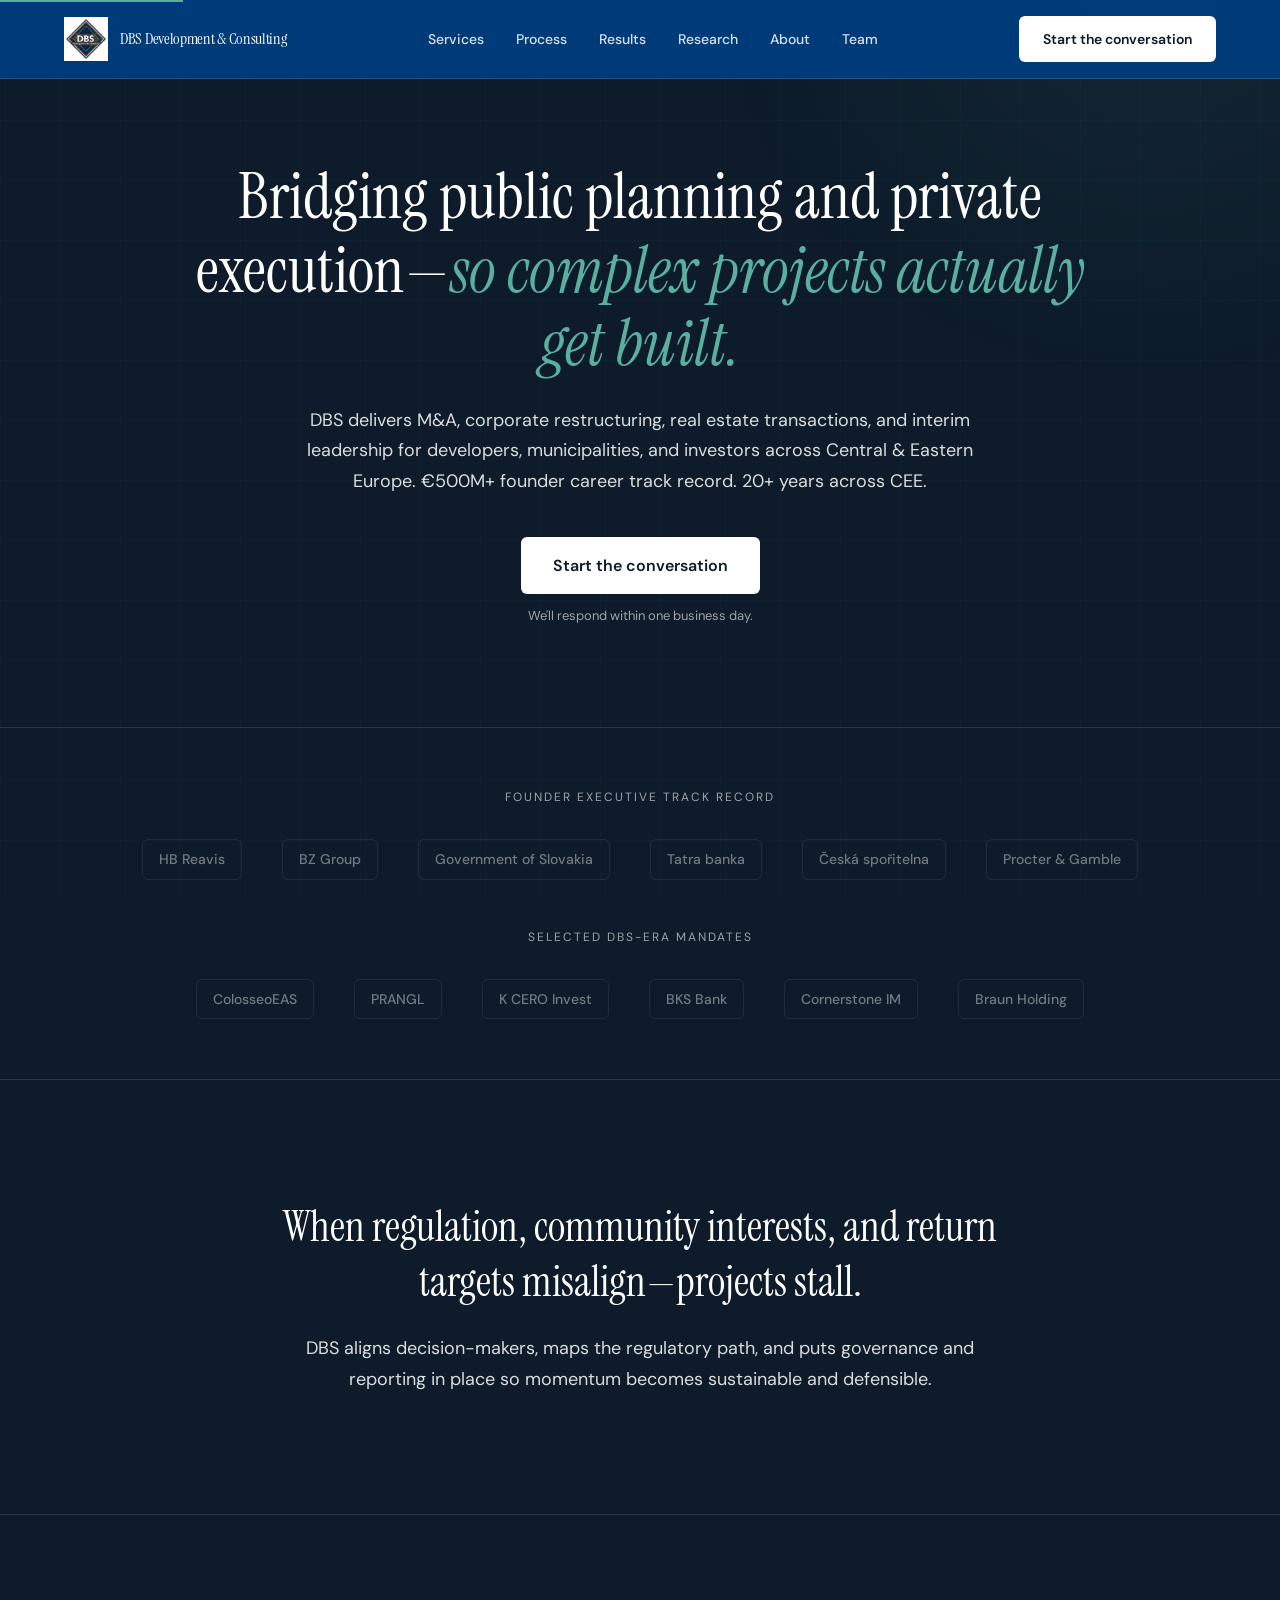
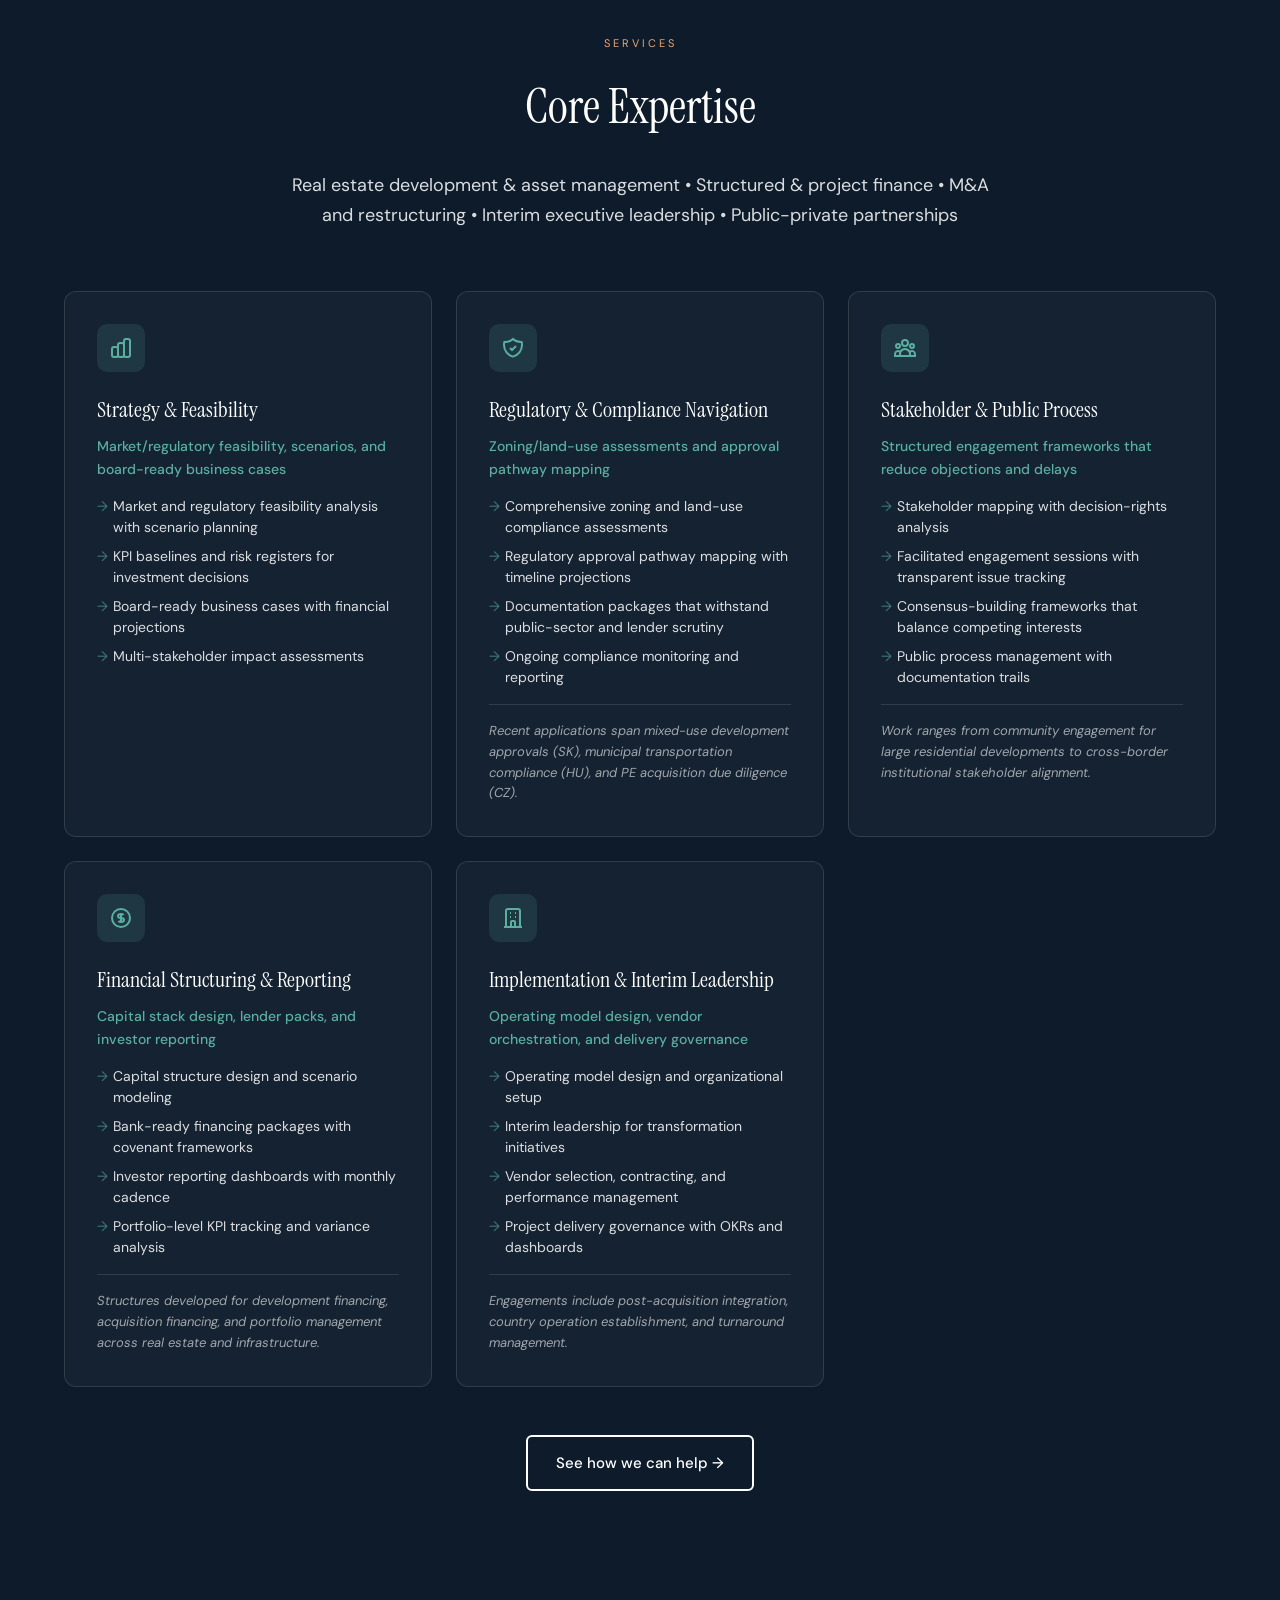
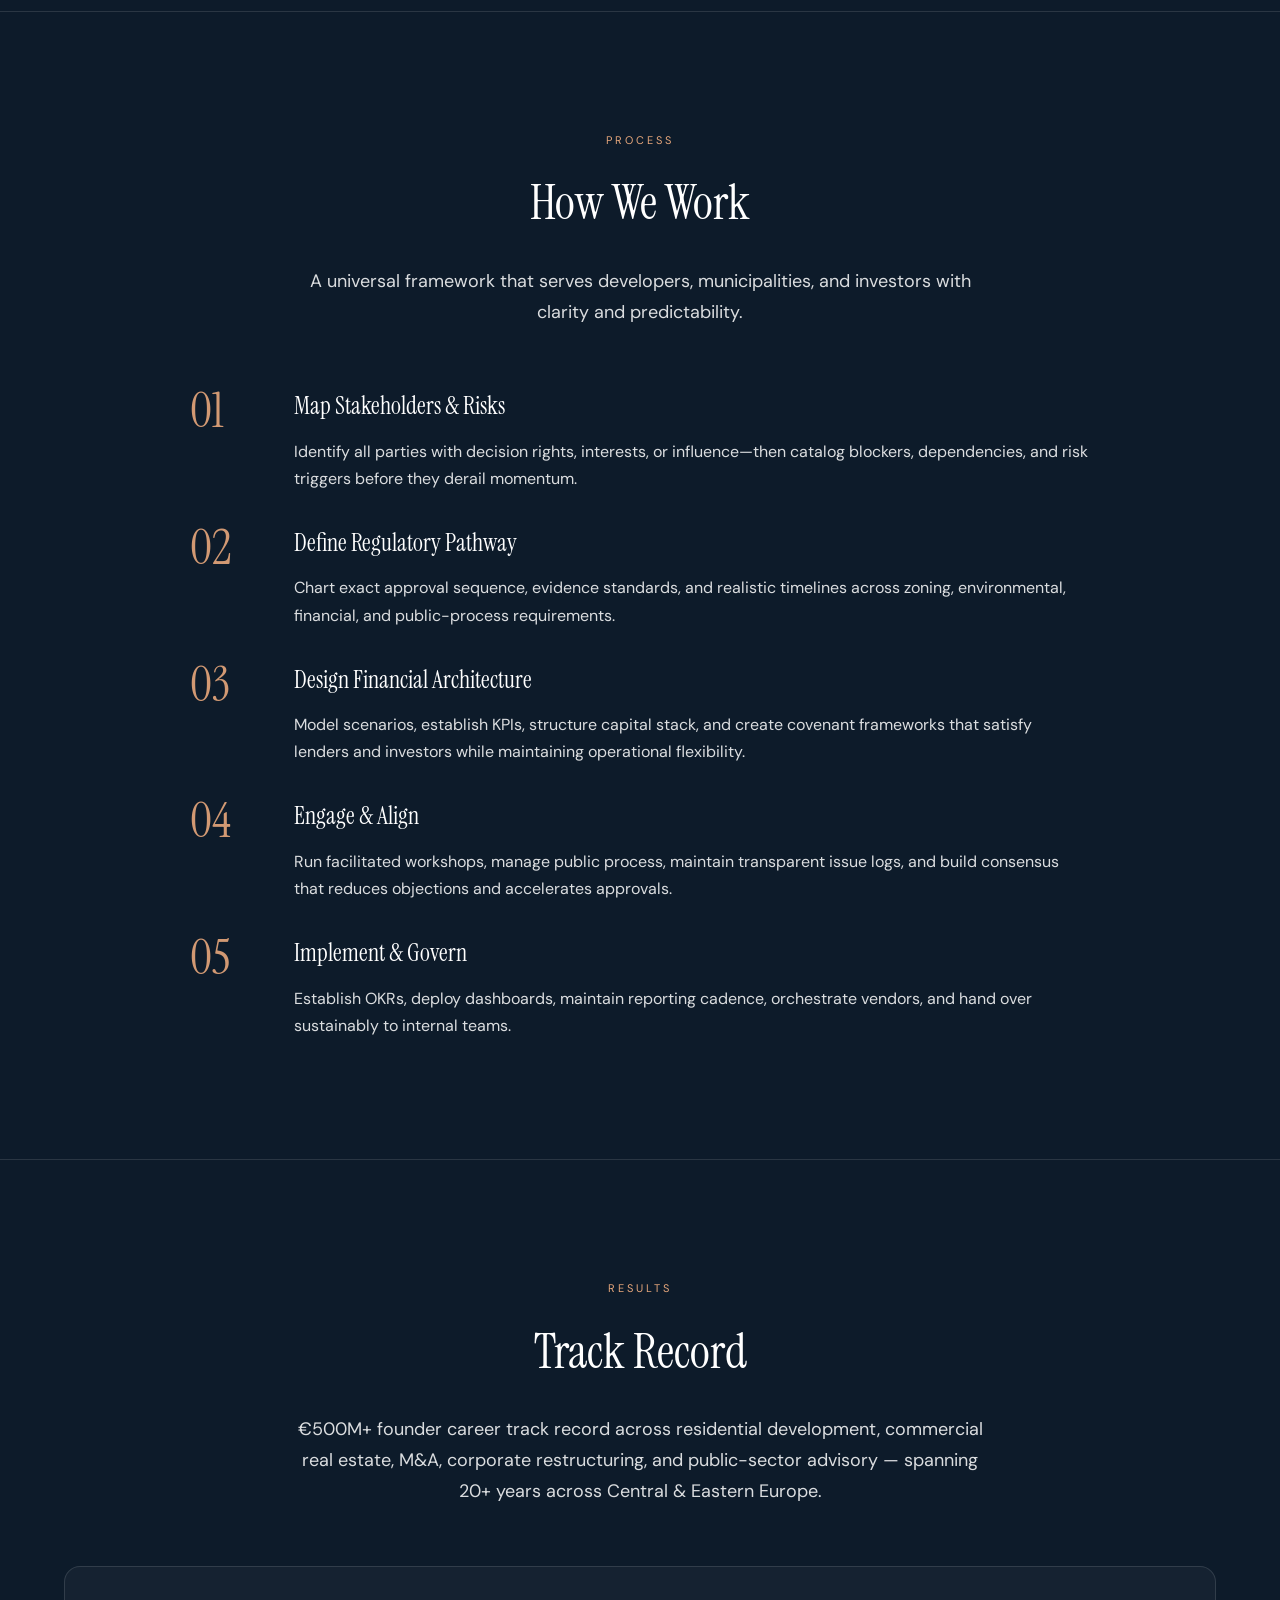
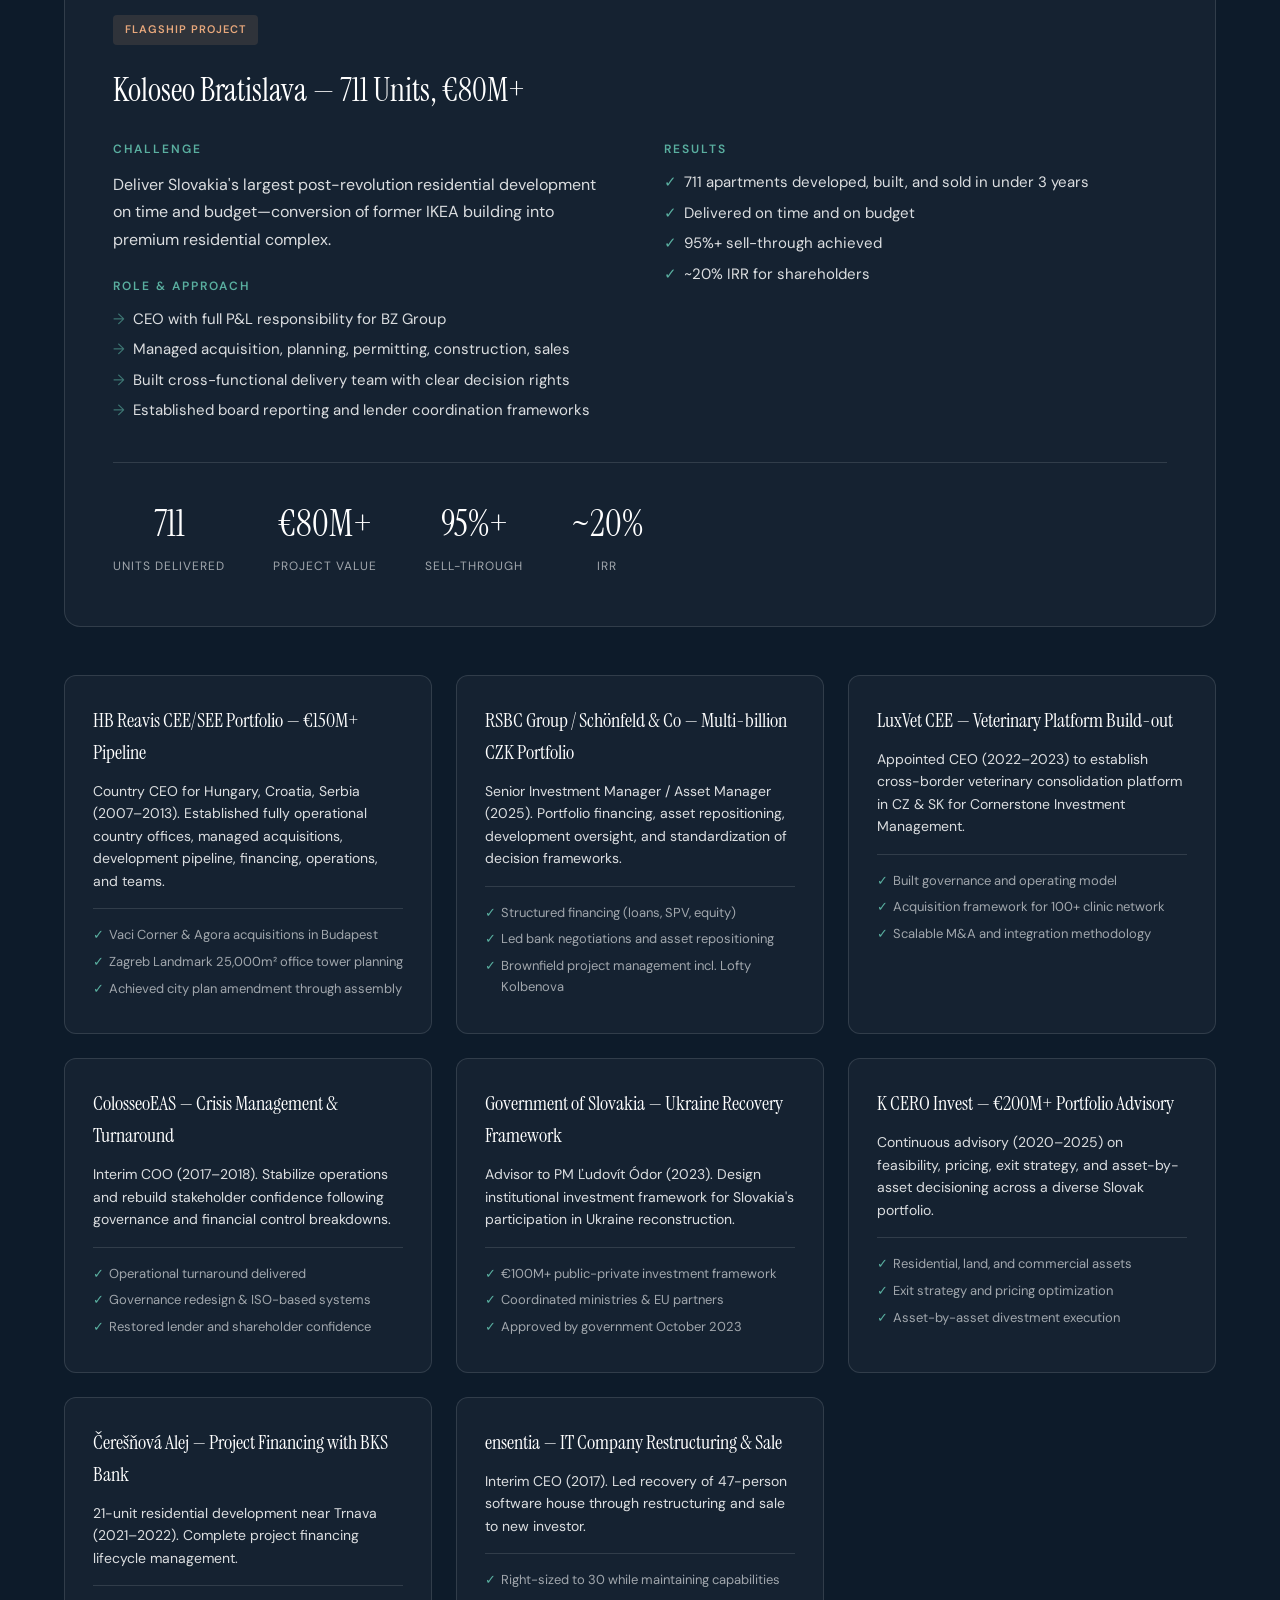
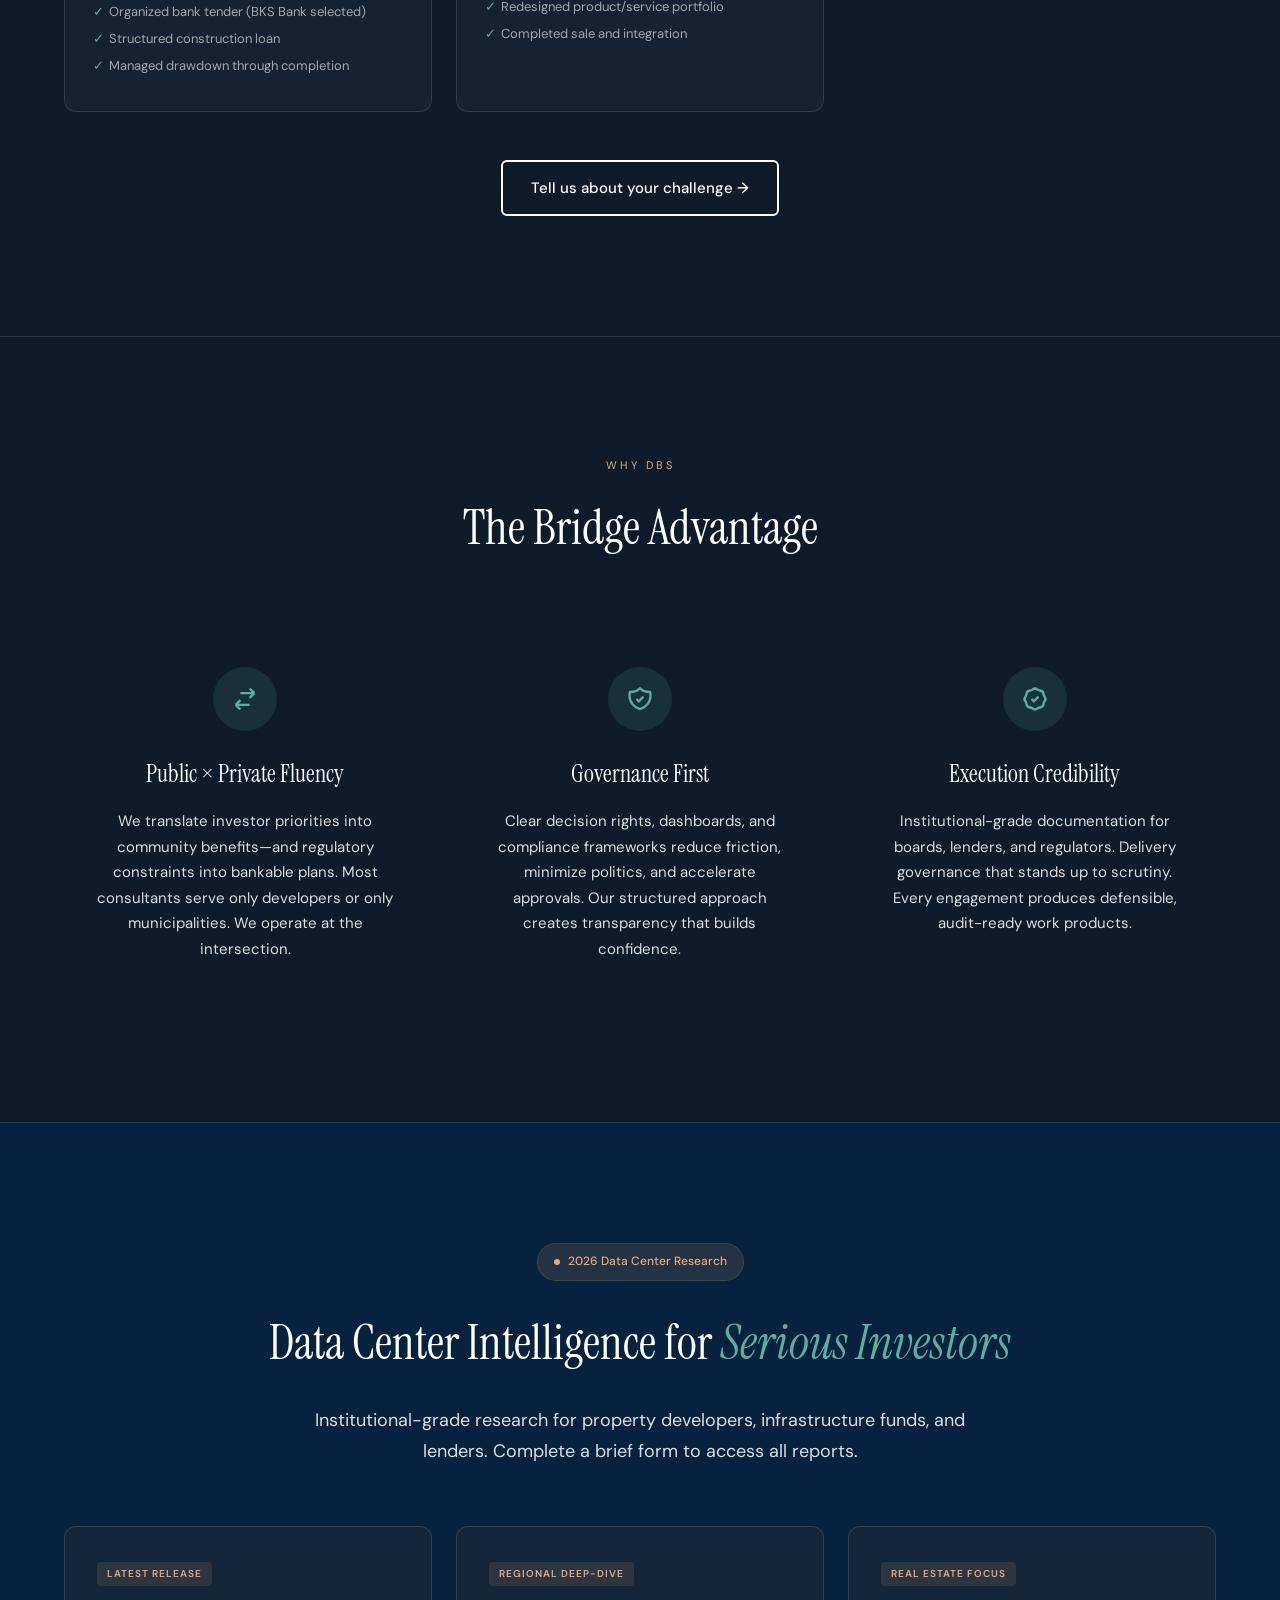
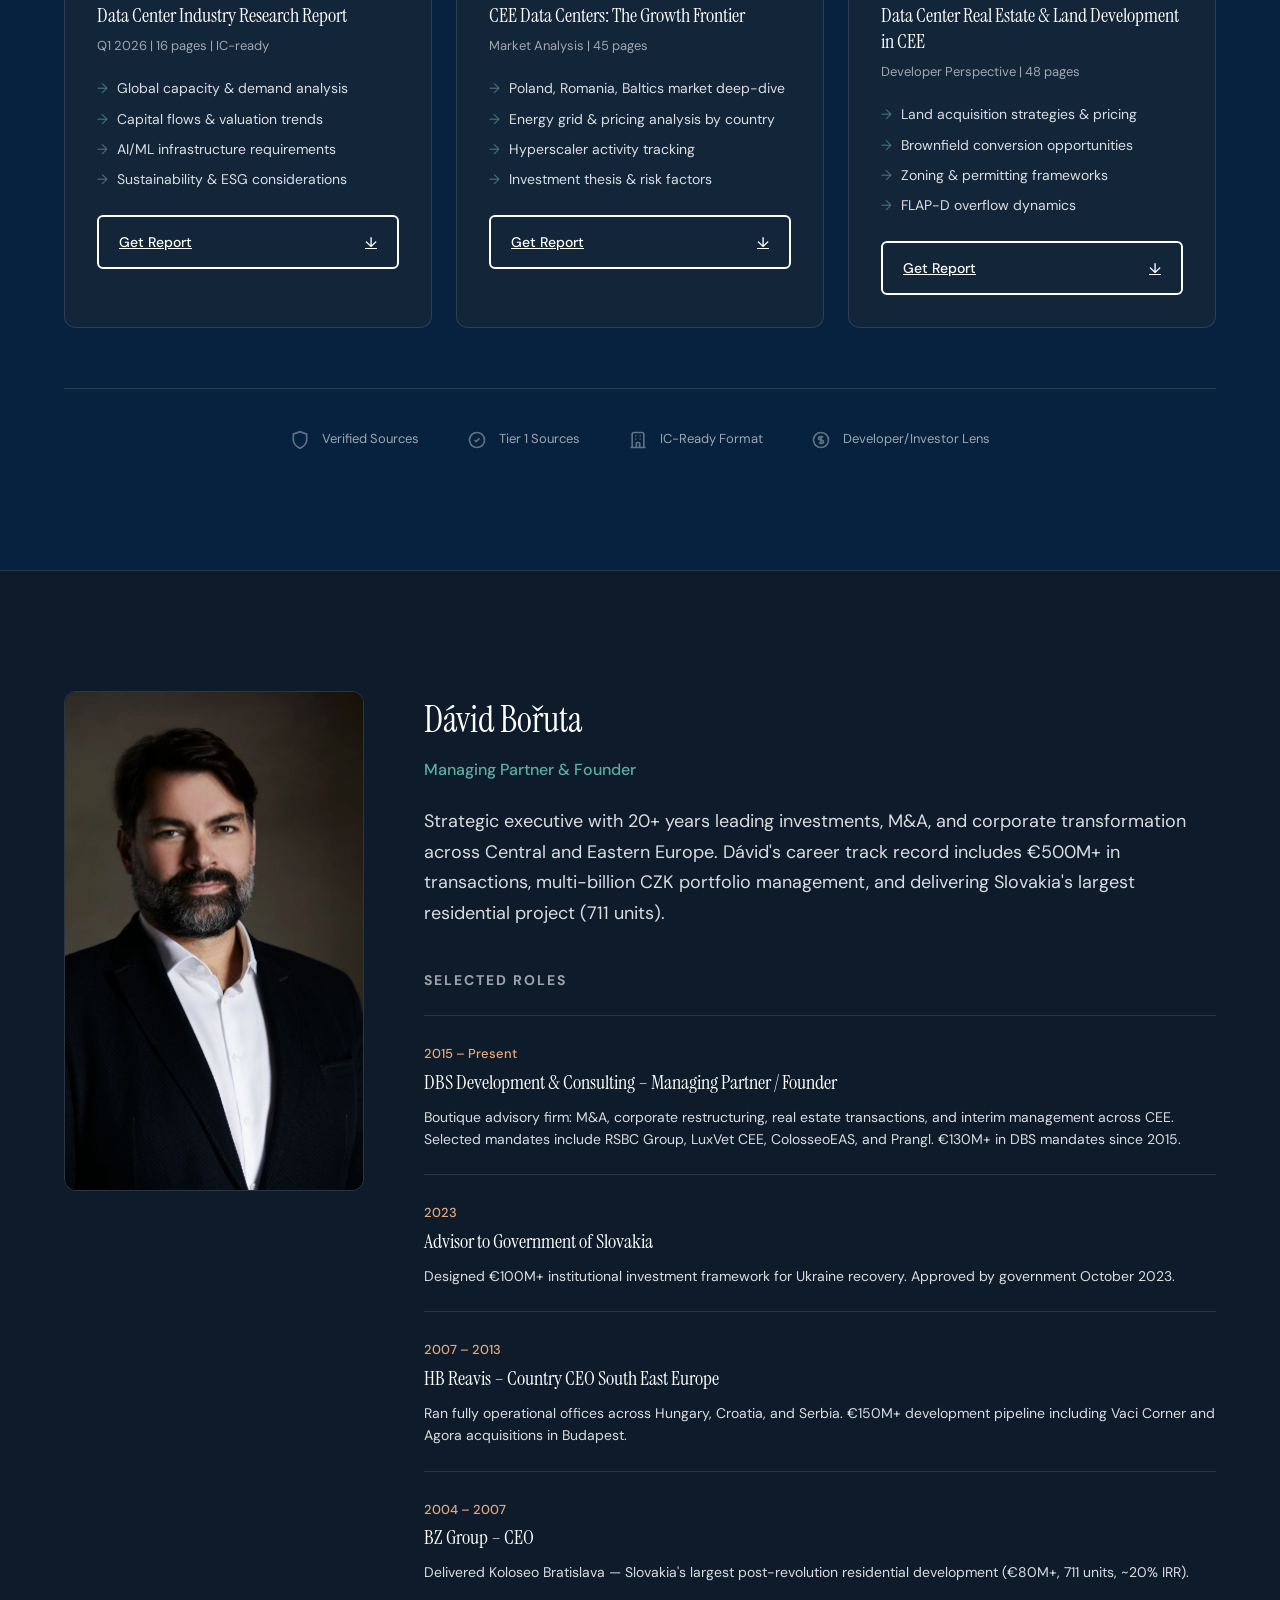
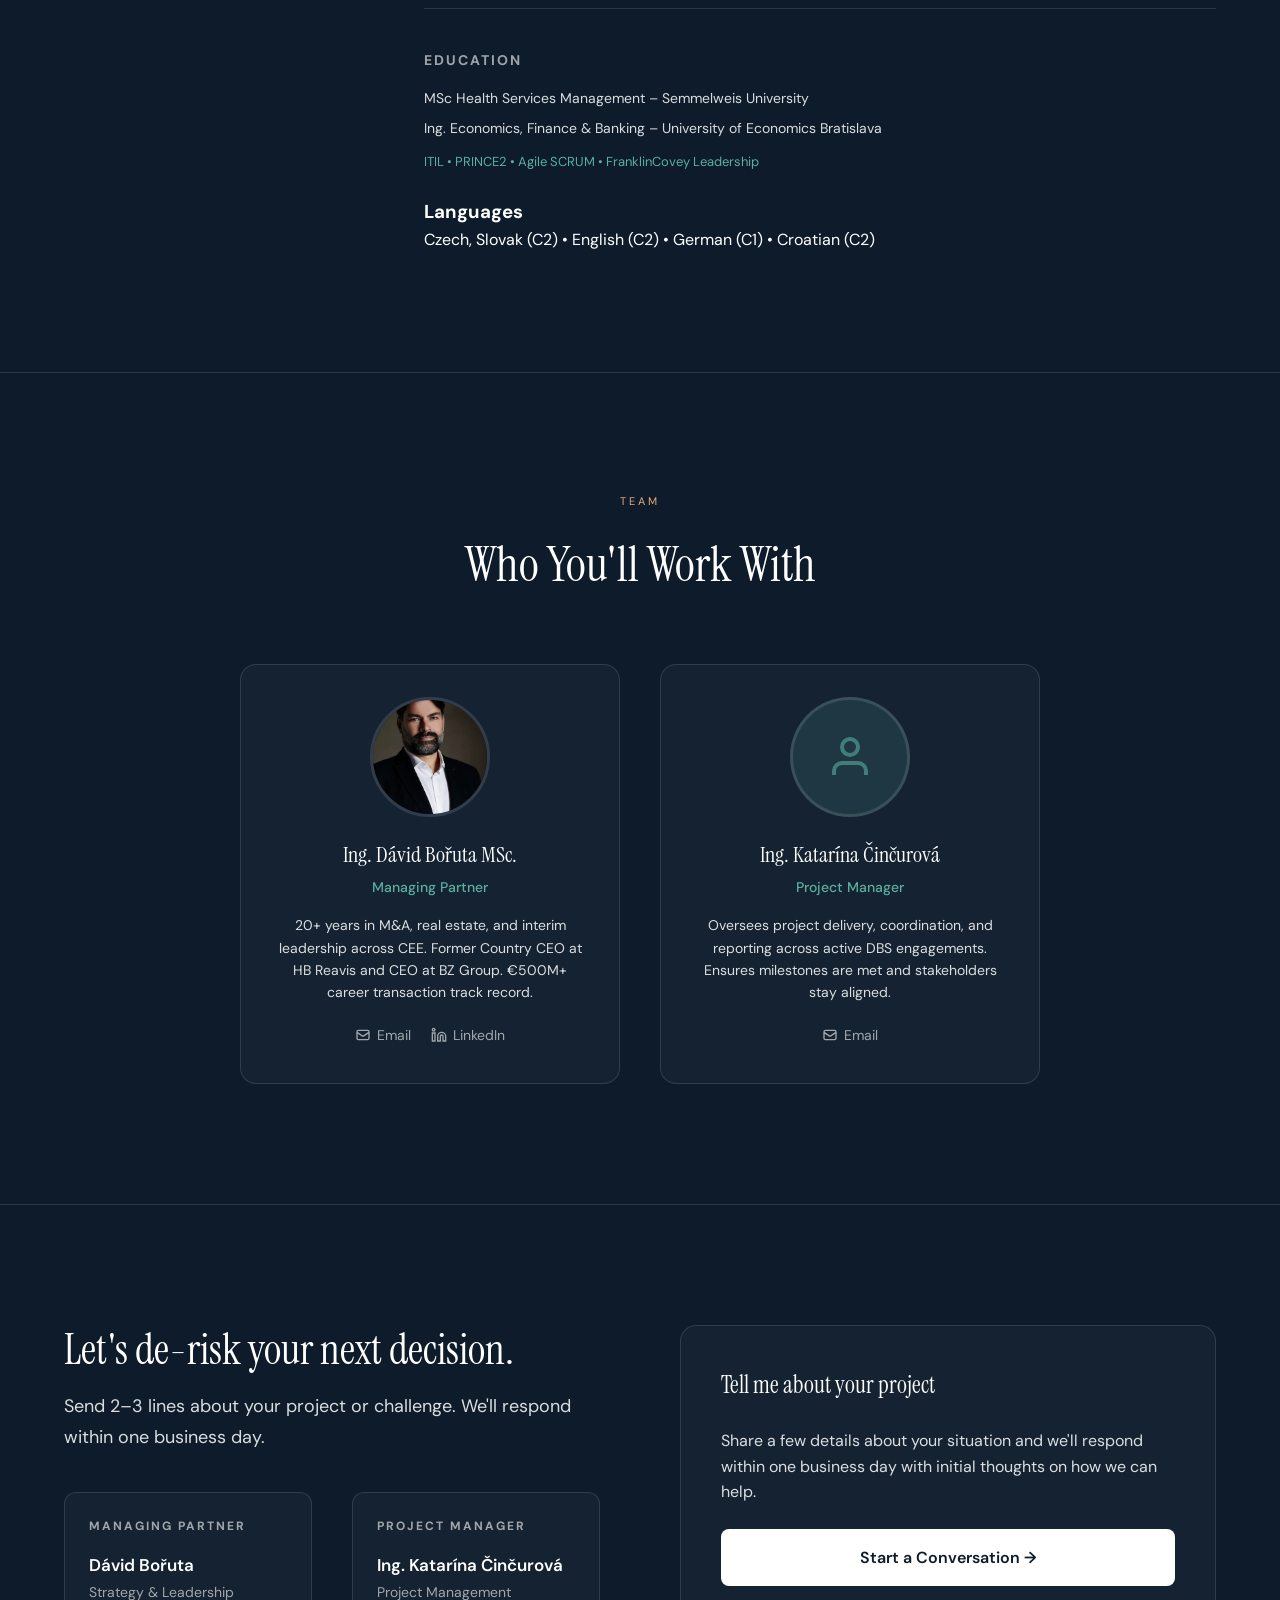
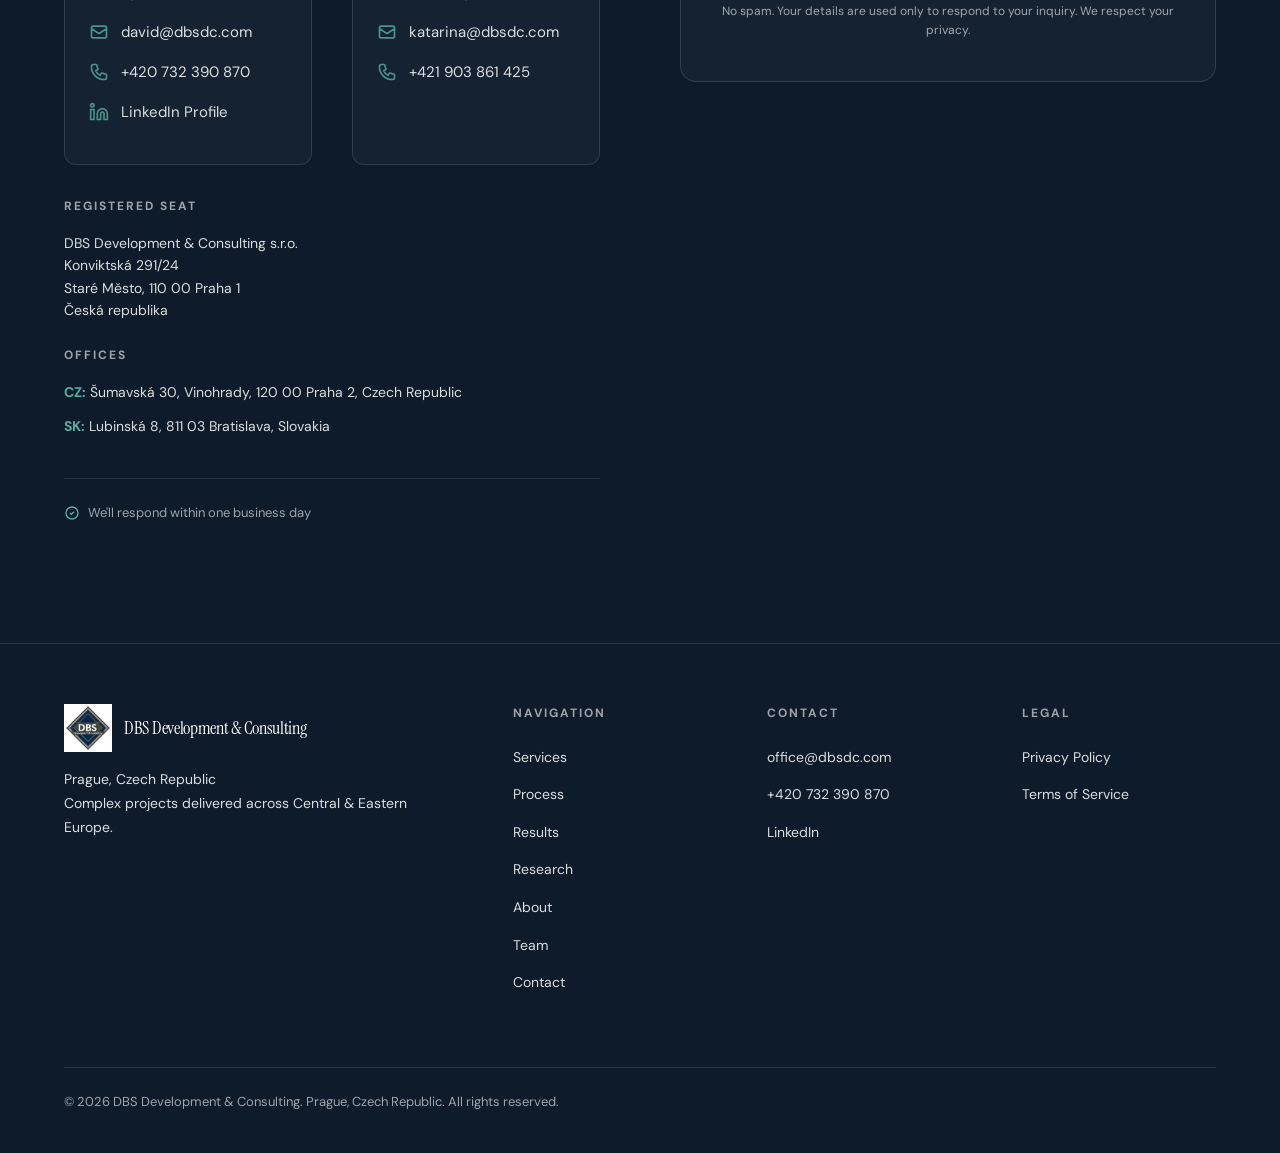
==== commit 0450bd57: "Release 1: final pre-deployment corrections - sitemap.xml: drop noindex thank-you.html; homepage onl" ====
--- a/index.html
+++ b/index.html
@@ -4,12 +4,12 @@
     <meta charset="UTF-8">
     <meta name="viewport" content="width=device-width, initial-scale=1.0">
     <title>DBS Development & Consulting – Stakeholder Alignment & Delivery</title>
-    <meta name="description" content="DBS Development & Consulting – M&A, corporate restructuring, real estate transactions, and interim leadership across Central & Eastern Europe. €500M+ in transactions. Founded by Dávid Bořuta.">
+    <meta name="description" content="DBS Development & Consulting – M&A, corporate restructuring, real estate transactions, and interim leadership across Central & Eastern Europe. €500M+ founder career track record. Founded by Dávid Bořuta.">
     <link rel="canonical" href="https://dbsdc.com/">
 
     <!-- Open Graph -->
     <meta property="og:title" content="DBS Development & Consulting – Complex Projects Delivered">
-    <meta property="og:description" content="M&A, corporate restructuring, real estate transactions, and interim executive leadership for developers, municipalities, and investors across CEE. €500M+ track record.">
+    <meta property="og:description" content="M&A, corporate restructuring, real estate transactions, and interim executive leadership for developers, municipalities, and investors across CEE. €500M+ founder career track record.">
     <meta property="og:type" content="website">
     <meta property="og:url" content="https://dbsdc.com/">
     <meta property="og:image" content="https://dbsdc.com/og-image.png">
@@ -19,7 +19,7 @@
     <meta property="og:site_name" content="DBS Development & Consulting">
     <meta name="twitter:card" content="summary_large_image">
     <meta name="twitter:title" content="DBS Development & Consulting – Complex Projects Delivered">
-    <meta name="twitter:description" content="M&A, corporate restructuring, real estate transactions, and interim executive leadership across CEE. €500M+ track record.">
+    <meta name="twitter:description" content="M&A, corporate restructuring, real estate transactions, and interim executive leadership across CEE. €500M+ founder career track record.">
     <meta name="twitter:image" content="https://dbsdc.com/og-image.png">
 
     <!-- Fonts -->
@@ -169,7 +169,7 @@
     <header id="header">
         <div class="container">
             <div class="header-inner">
-                <a href="#" class="logo" aria-label="DBS Development & Consulting - Home">
+                <a href="/" class="logo" aria-label="DBS Development & Consulting - Home">
                     <img src="vector-logo-DBS-review1.png" alt="DBS Development & Consulting" class="logo-img">
                     <span class="logo-text">DBS Development & Consulting</span>
                 </a>
@@ -431,7 +431,7 @@
                 <div class="section-header">
                     <p class="section-label">Results</p>
                     <h2 class="section-title">Track Record</h2>
-                    <p class="section-intro">€500M+ in transactions across residential development, commercial real estate, M&A, corporate restructuring, and public sector advisory — a selected track record spanning 20+ years across Central & Eastern Europe.</p>
+                    <p class="section-intro">€500M+ founder career track record across residential development, commercial real estate, M&A, corporate restructuring, and public-sector advisory — spanning 20+ years across Central & Eastern Europe.</p>
                 </div>
 
                 <!-- Hero Case Study: Koloseo -->
@@ -731,7 +731,7 @@
                     <div class="about-info">
                         <h2>Dávid Bořuta</h2>
                         <p class="about-title">Managing Partner & Founder</p>
-                        <p class="about-intro">Strategic executive with 20+ years leading investments, M&A, and corporate transformation across Central and Eastern Europe. Track record includes €500M+ in transactions, multi-billion CZK portfolio management, and delivering Slovakia's largest residential project (711 units).</p>
+                        <p class="about-intro">Strategic executive with 20+ years leading investments, M&A, and corporate transformation across Central and Eastern Europe. Dávid's career track record includes €500M+ in transactions, multi-billion CZK portfolio management, and delivering Slovakia's largest residential project (711 units).</p>
 
                         <div class="career-highlights">
                             <h3>Selected Roles</h3>
@@ -790,7 +790,7 @@
                         <img src="DavidBoruta_edited_FINAL_K4A9852_copy.jpg" alt="Dávid Bořuta" class="team-photo" loading="lazy" width="120" height="120">
                         <h3>Ing. Dávid Bořuta MSc.</h3>
                         <p class="team-role">Managing Partner</p>
-                        <p class="team-bio">20+ years in M&A, real estate, and interim leadership across CEE. Former Country CEO at HB Reavis and CEO at BZ Group. €500M+ transaction track record.</p>
+                        <p class="team-bio">20+ years in M&A, real estate, and interim leadership across CEE. Former Country CEO at HB Reavis and CEO at BZ Group. €500M+ career transaction track record.</p>
                         <div>
                             <a href="mailto:david@dbsdc.com" class="team-contact-link">
                                 <svg viewBox="0 0 24 24" fill="none" stroke="currentColor" stroke-width="2"><path d="M3 8l7.89 5.26a2 2 0 002.22 0L21 8M5 19h14a2 2 0 002-2V7a2 2 0 00-2-2H5a2 2 0 00-2 2v10a2 2 0 002 2z"/></svg>
@@ -965,9 +965,6 @@
 
             <div class="footer-bottom">
                 <p>© 2026 DBS Development & Consulting. Prague, Czech Republic. All rights reserved.</p>
-                <div class="footer-compliance">
-                    <span>WCAG 2.1 AA Compliant</span>
-                </div>
             </div>
         </div>
     </footer>
@@ -1024,18 +1021,19 @@
         // ==================== SMOOTH SCROLL ====================
         document.querySelectorAll('a[href^="#"]').forEach(anchor => {
             anchor.addEventListener('click', function (e) {
+                const href = this.getAttribute('href');
+                if (!href || href === '#') return;
+                const target = document.querySelector(href);
+                if (!target) return;
                 e.preventDefault();
-                const target = document.querySelector(this.getAttribute('href'));
-                if (target) {
-                    const headerOffset = 80;
-                    const elementPosition = target.getBoundingClientRect().top;
-                    const offsetPosition = elementPosition + window.pageYOffset - headerOffset;
-
-                    window.scrollTo({
-                        top: offsetPosition,
-                        behavior: 'smooth'
-                    });
-                }
+                const headerOffset = 80;
+                const elementPosition = target.getBoundingClientRect().top;
+                const offsetPosition = elementPosition + window.pageYOffset - headerOffset;
+
+                window.scrollTo({
+                    top: offsetPosition,
+                    behavior: 'smooth'
+                });
             });
         });
 
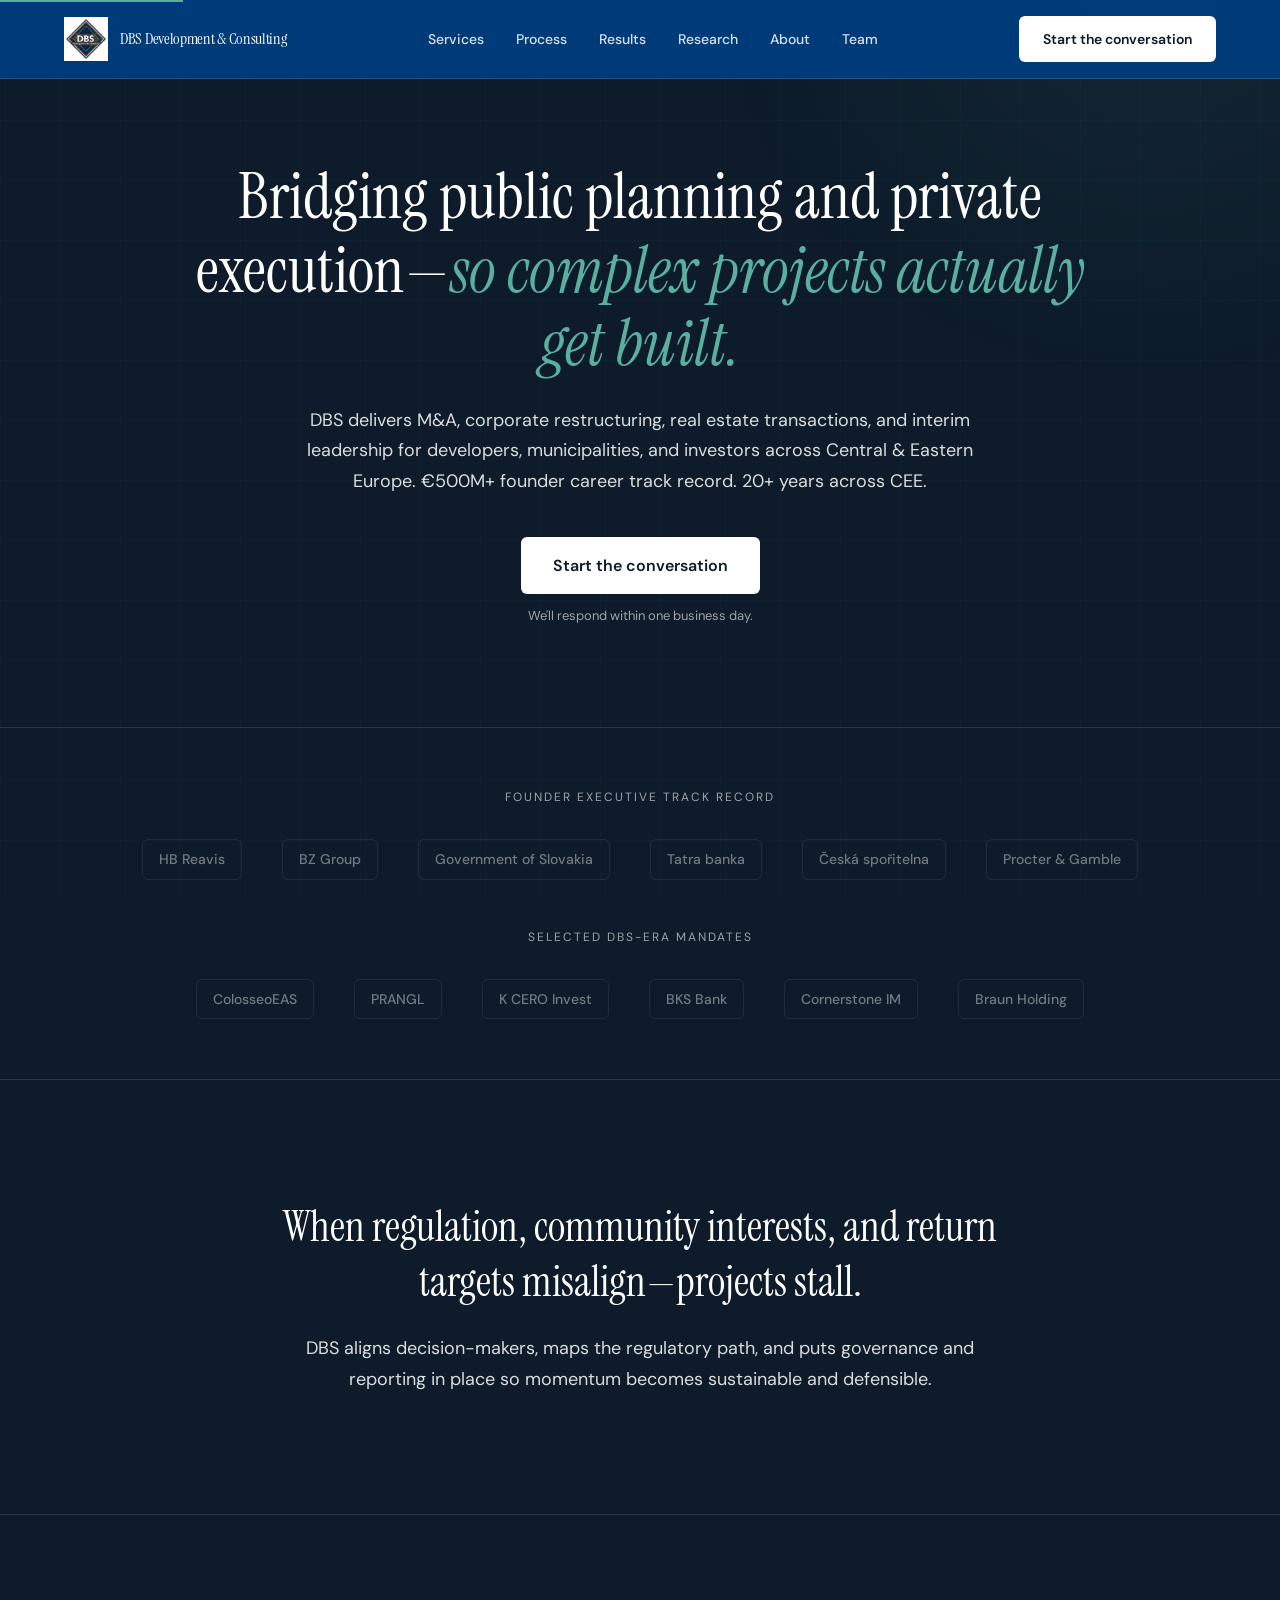
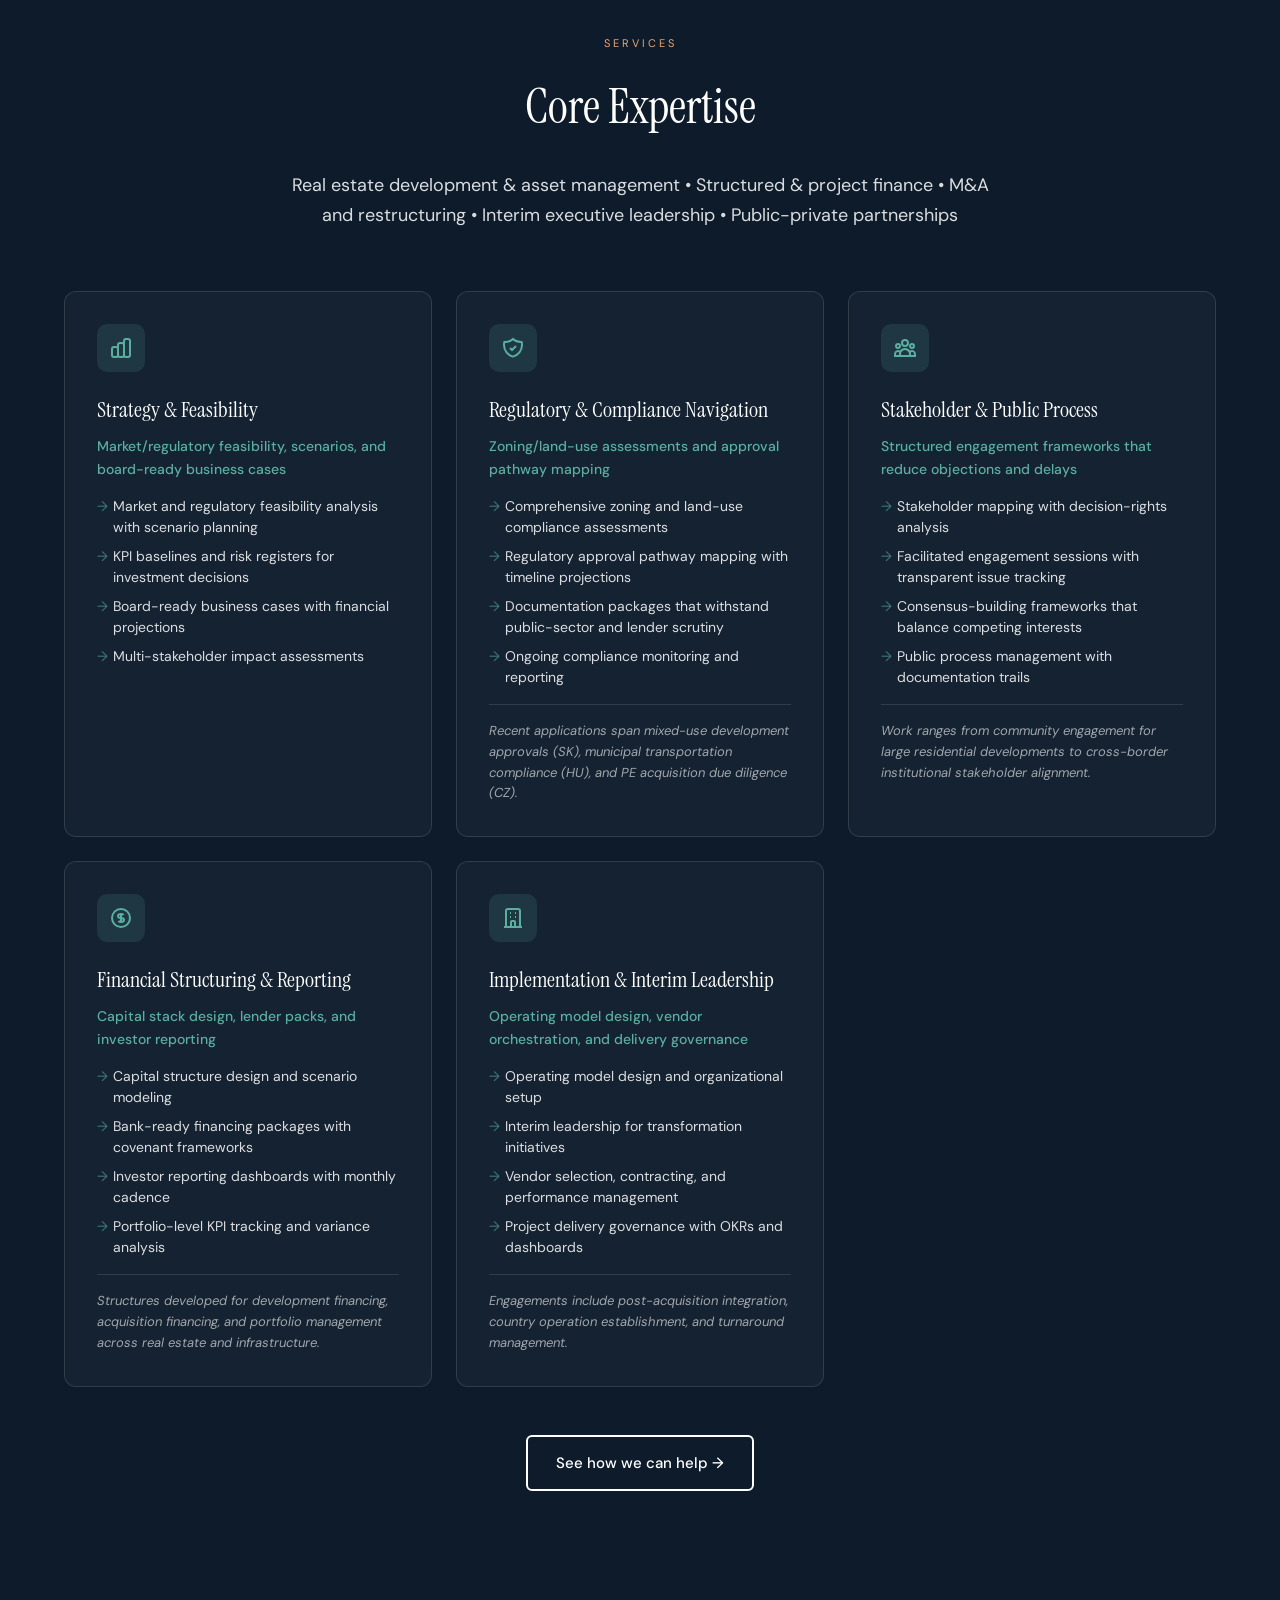
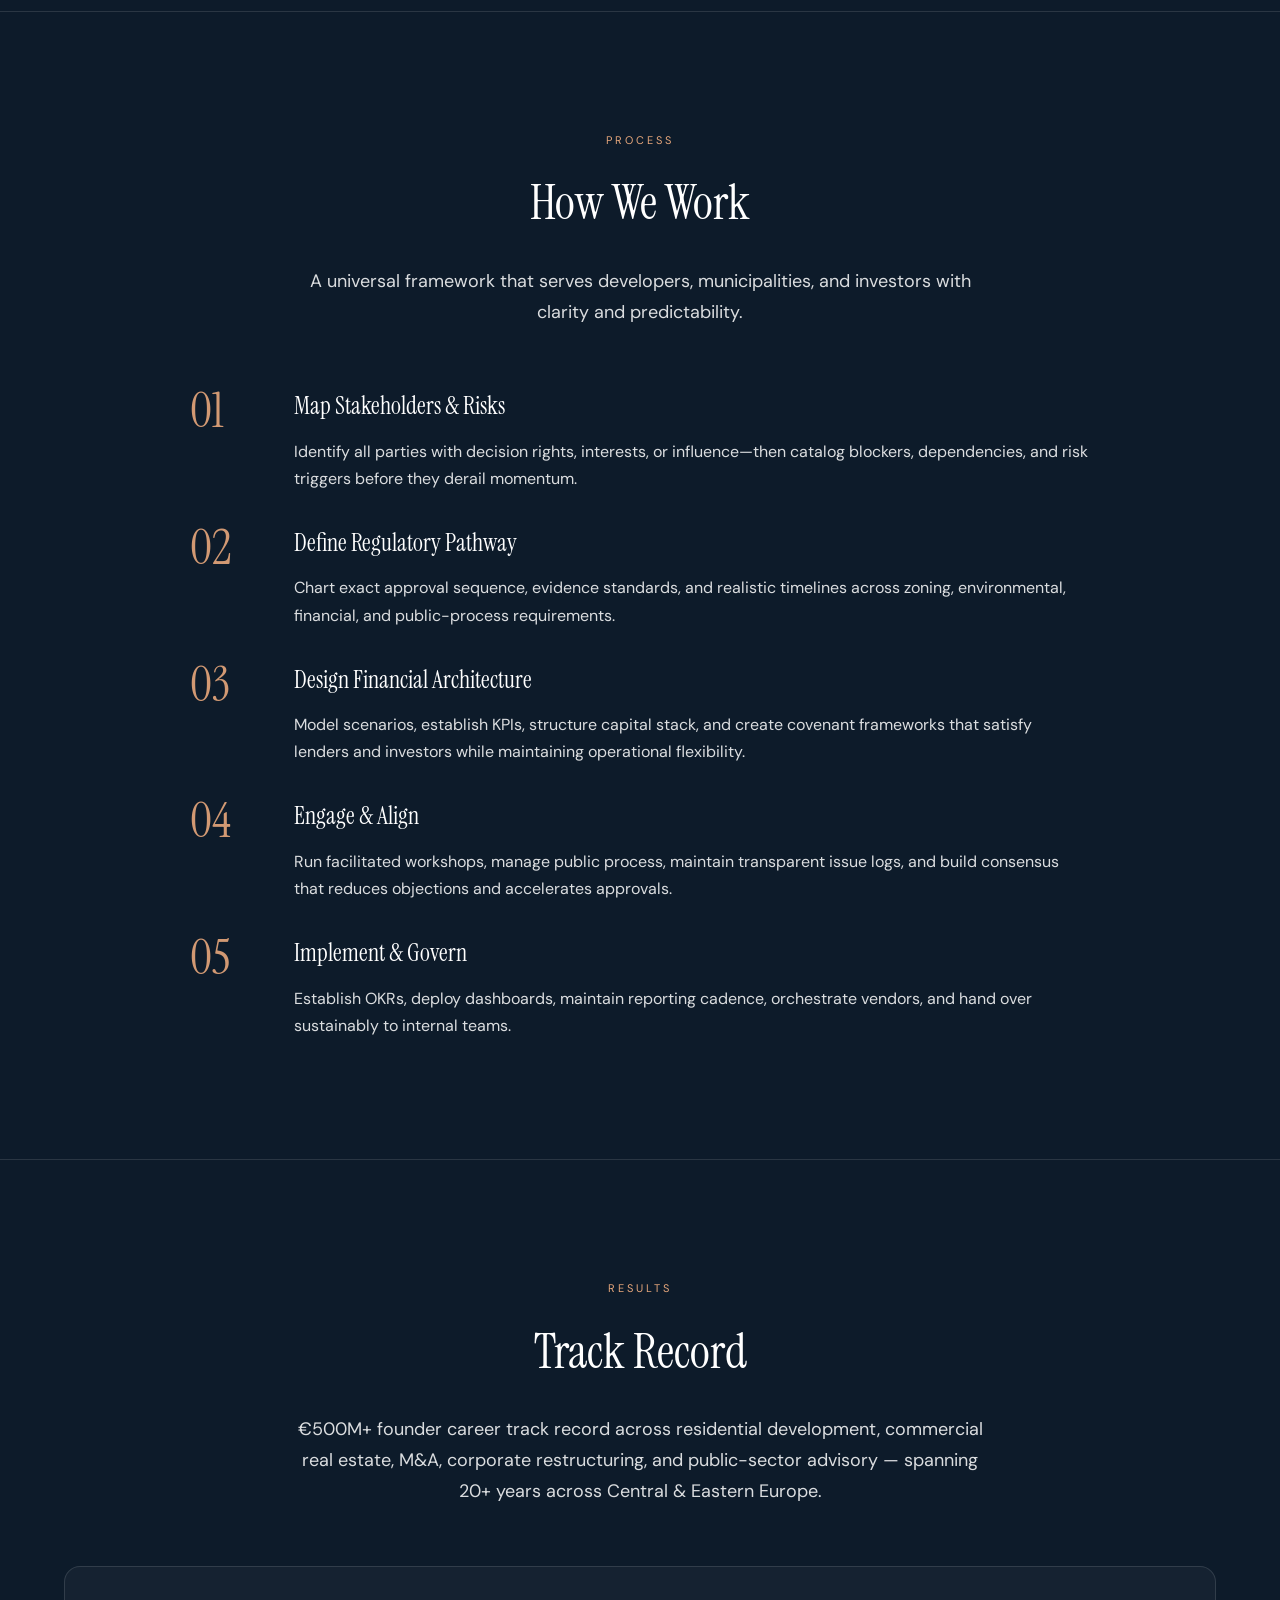
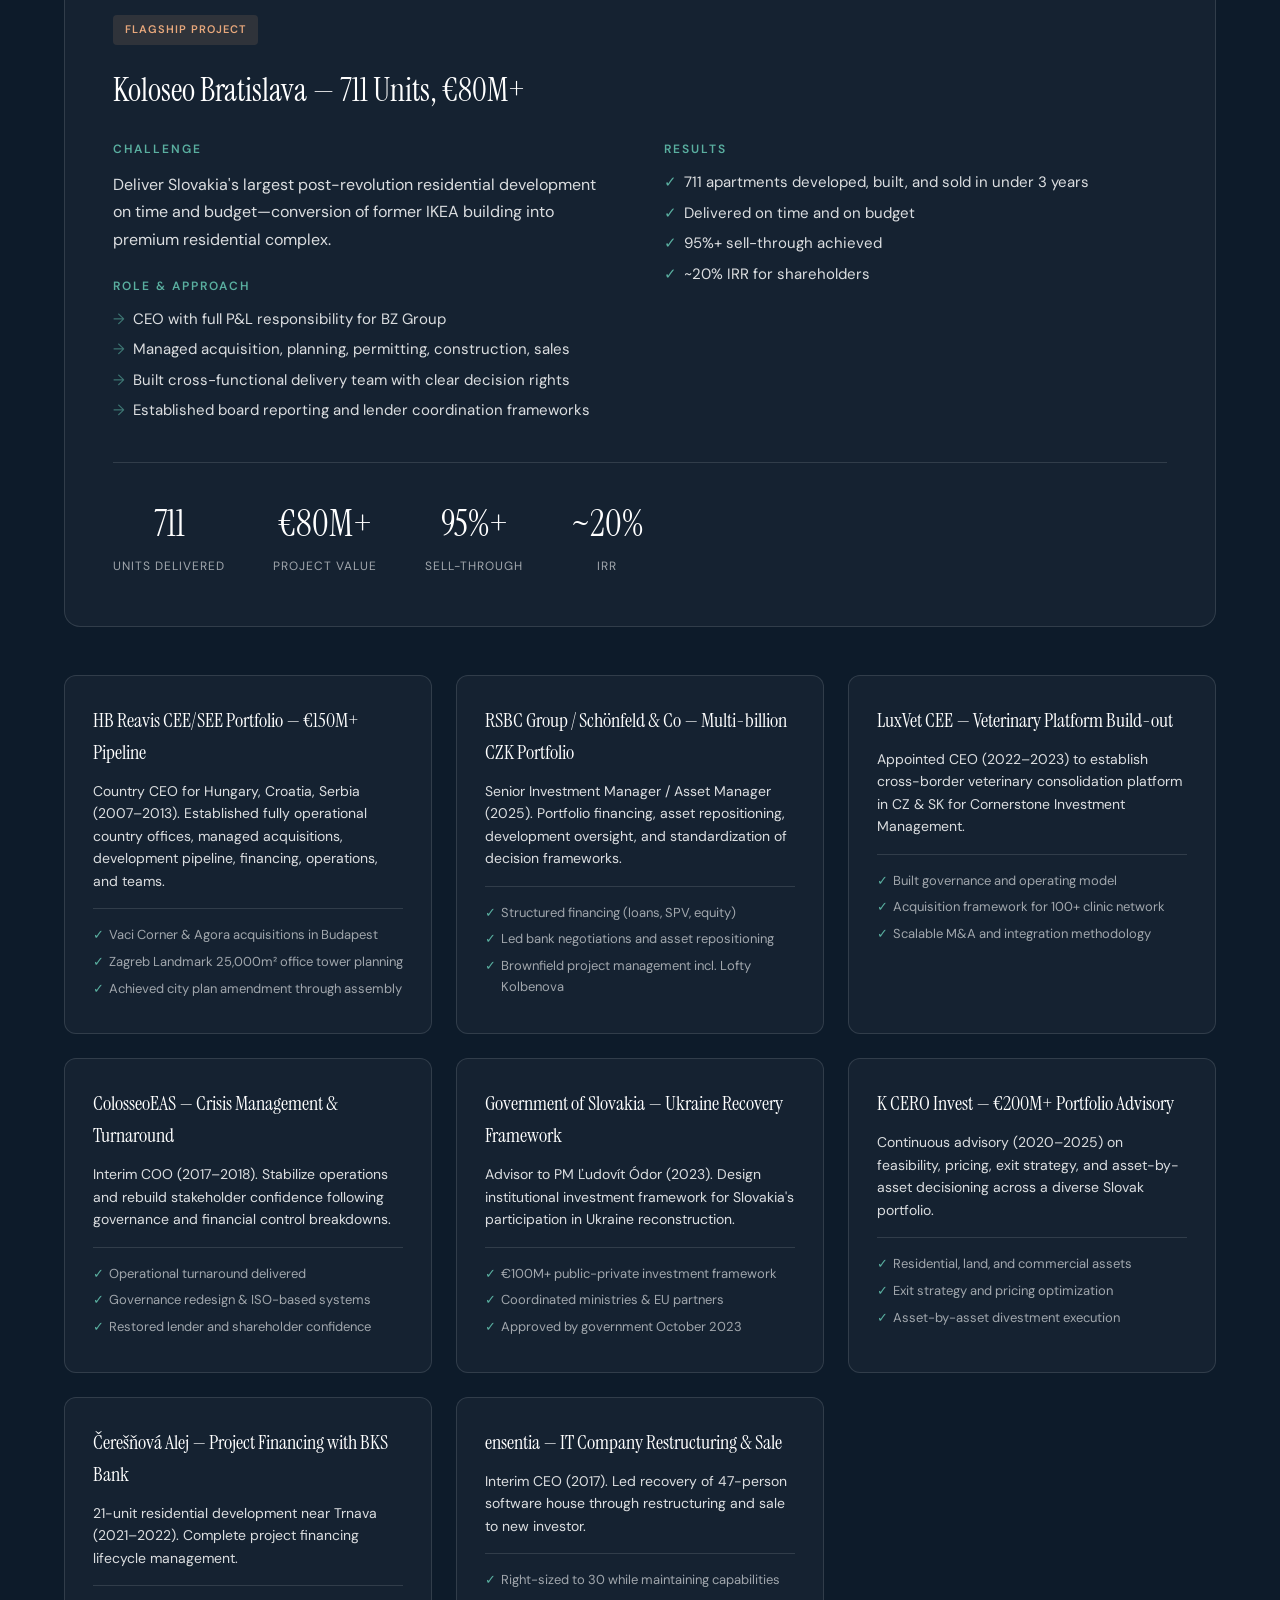
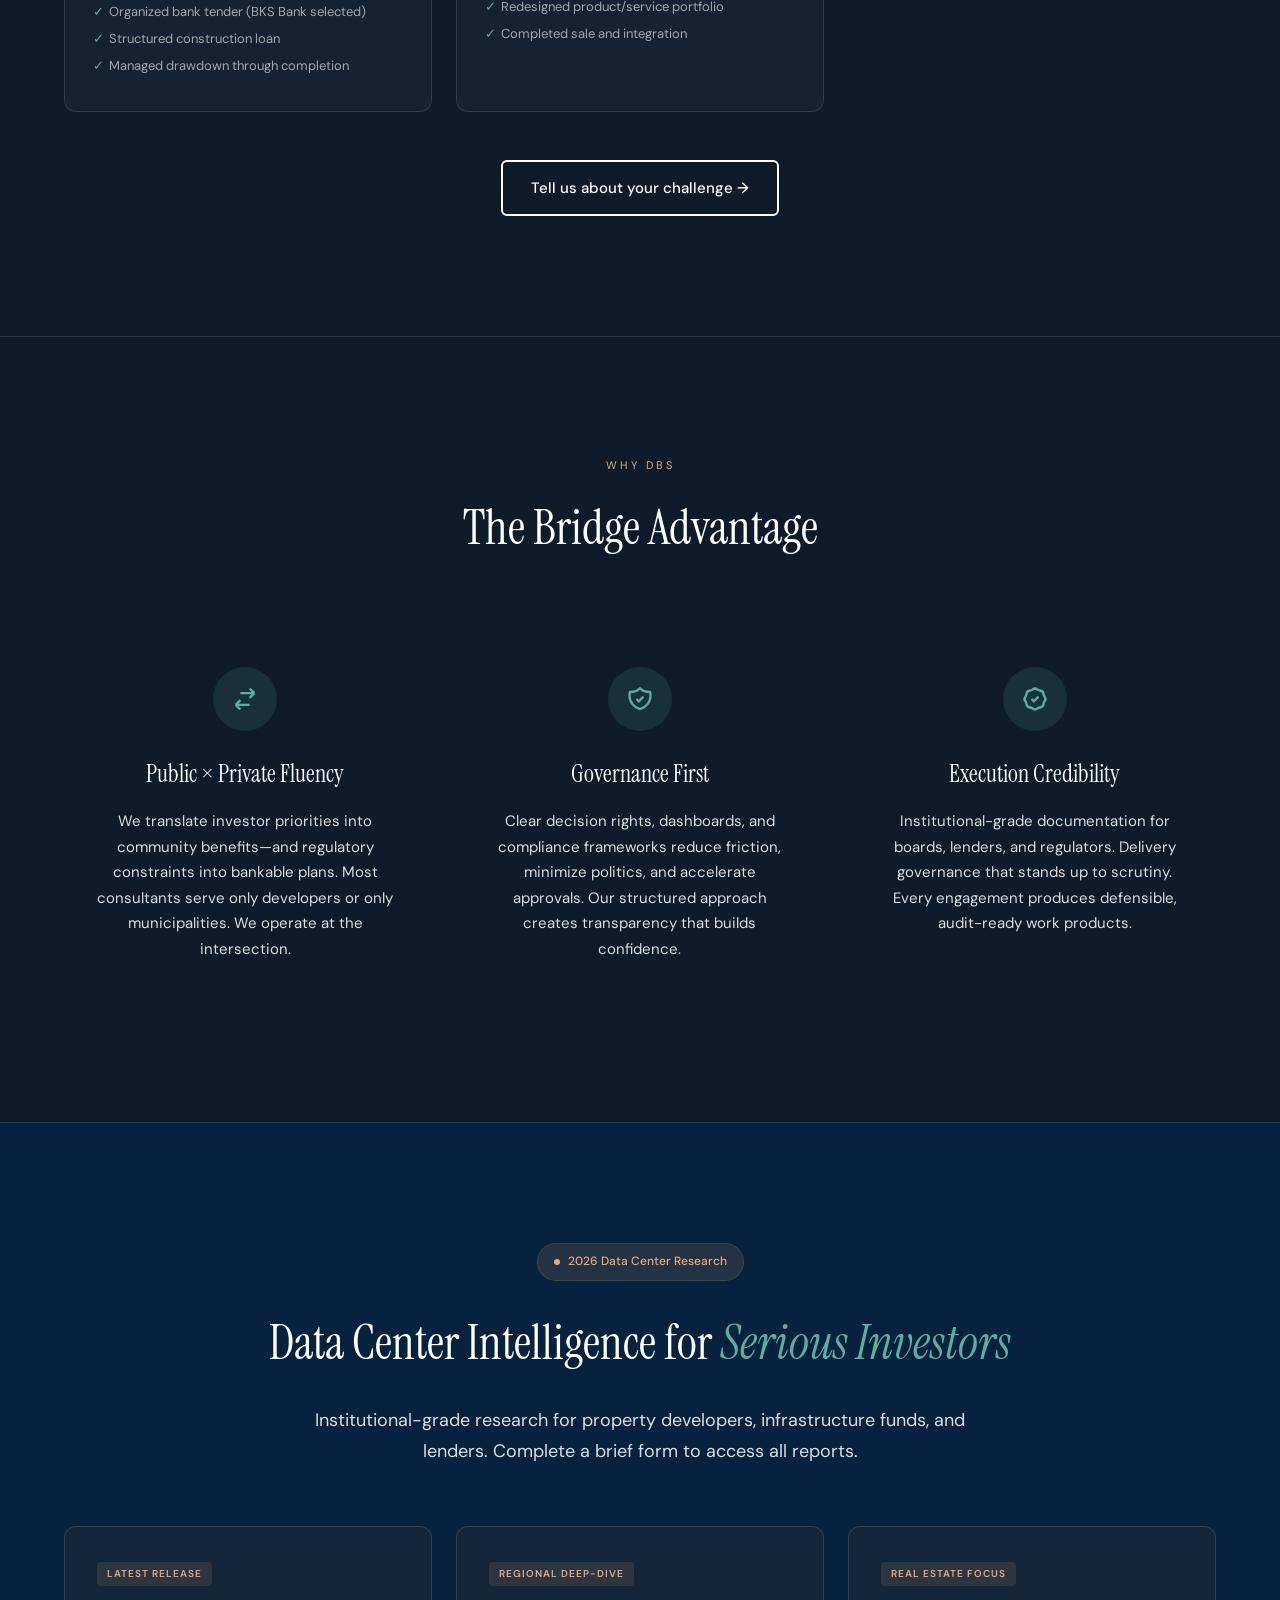
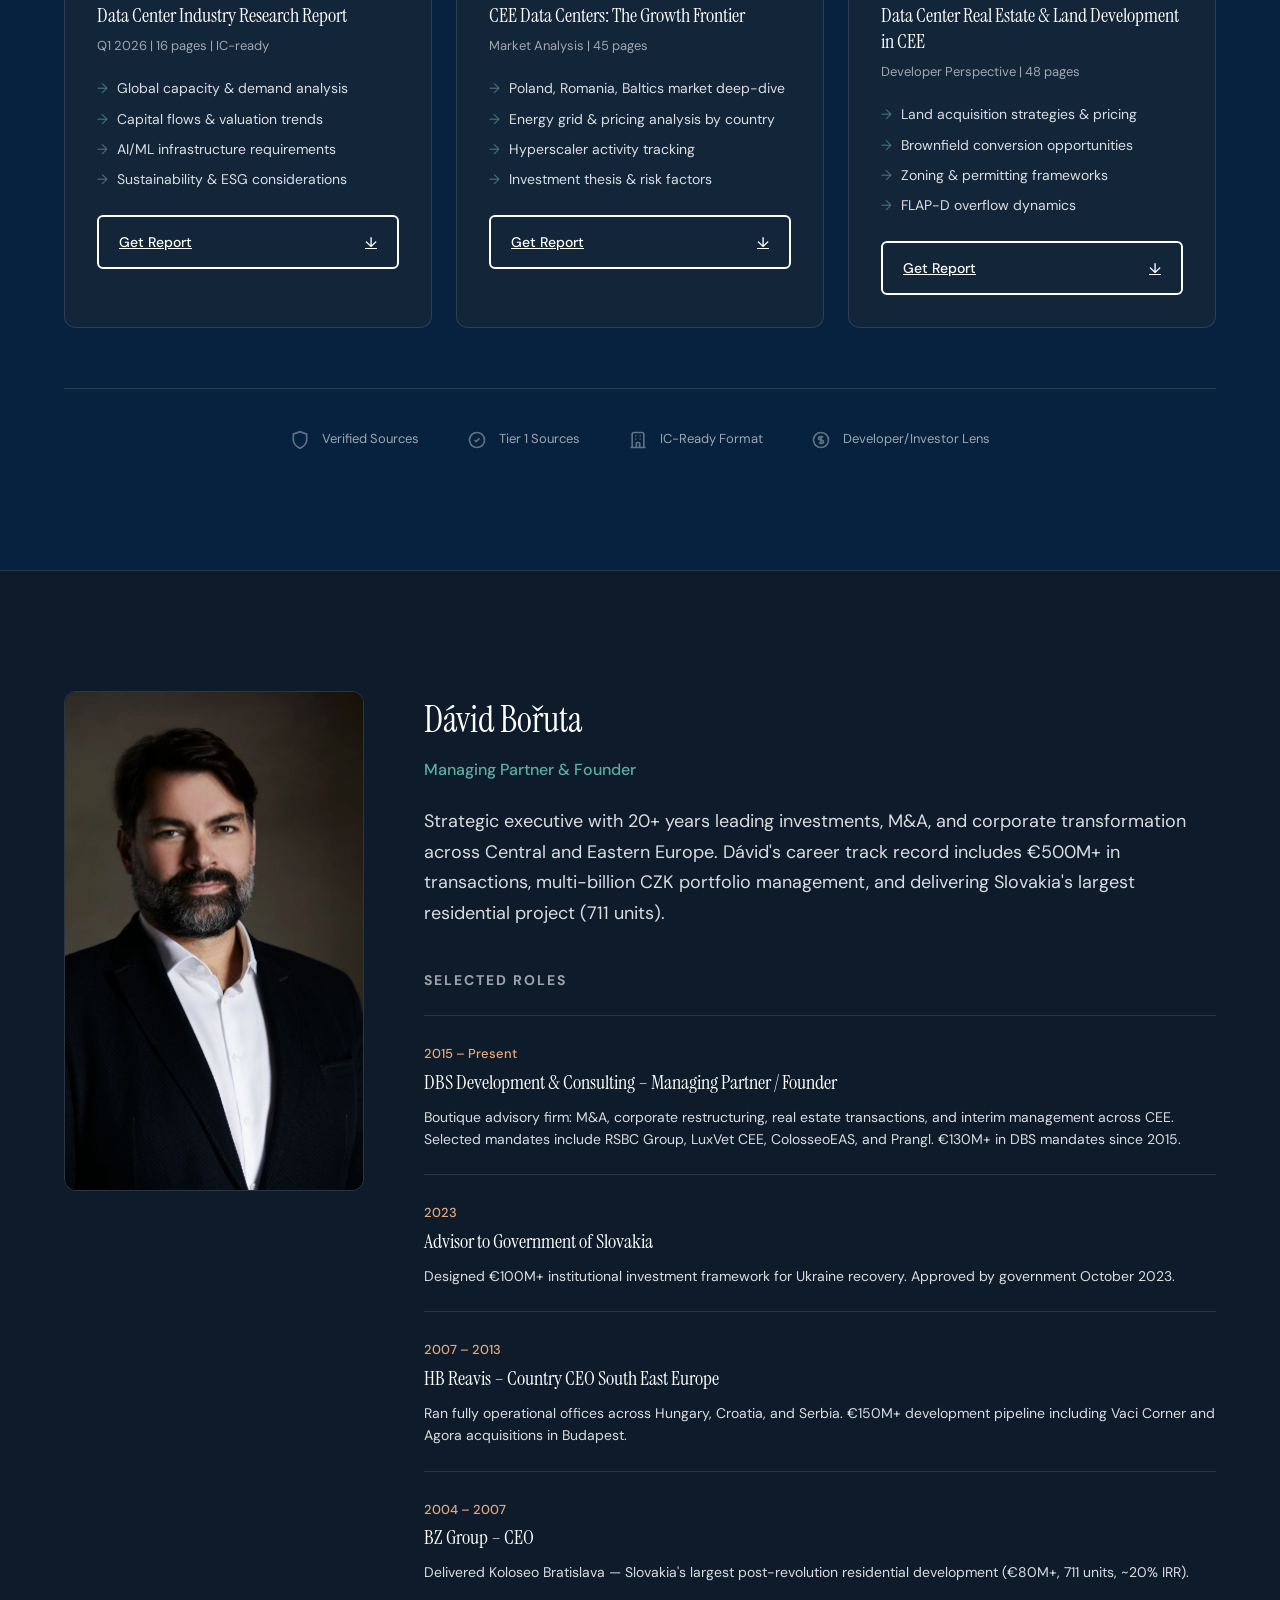
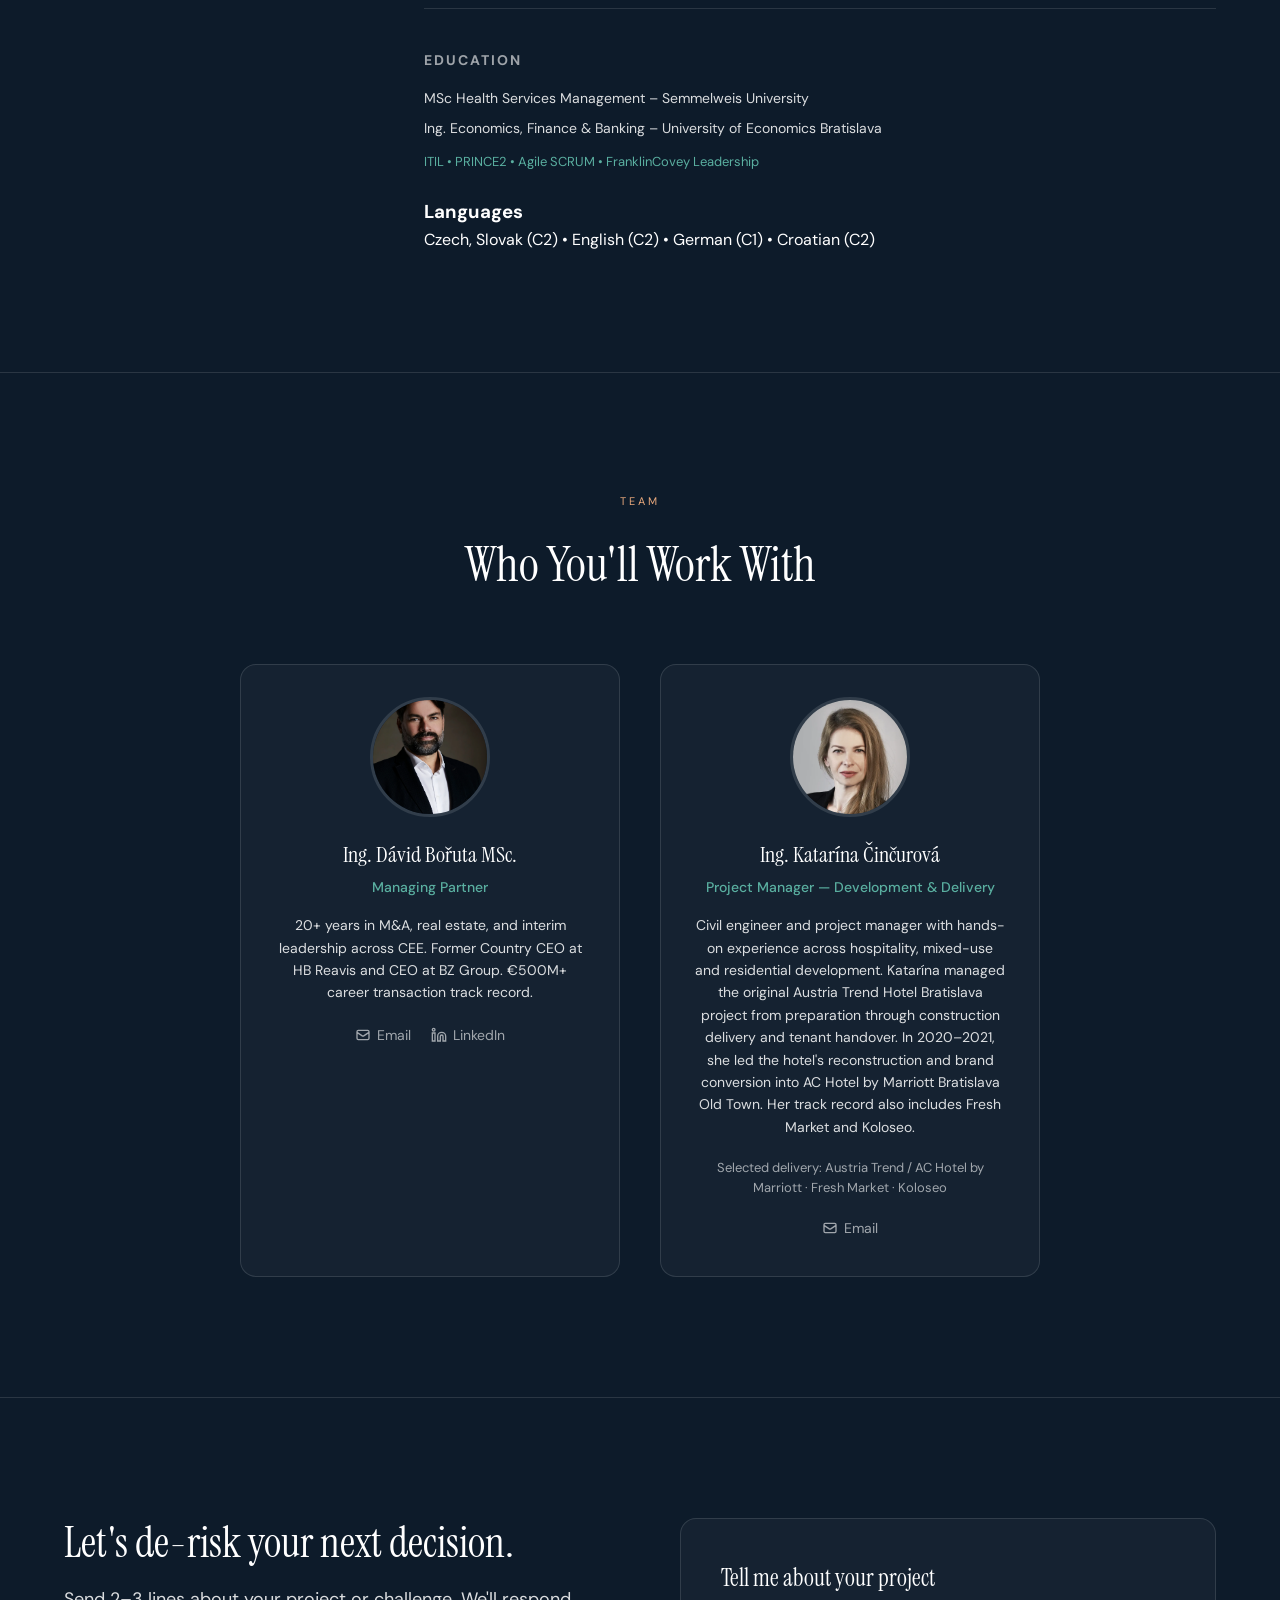
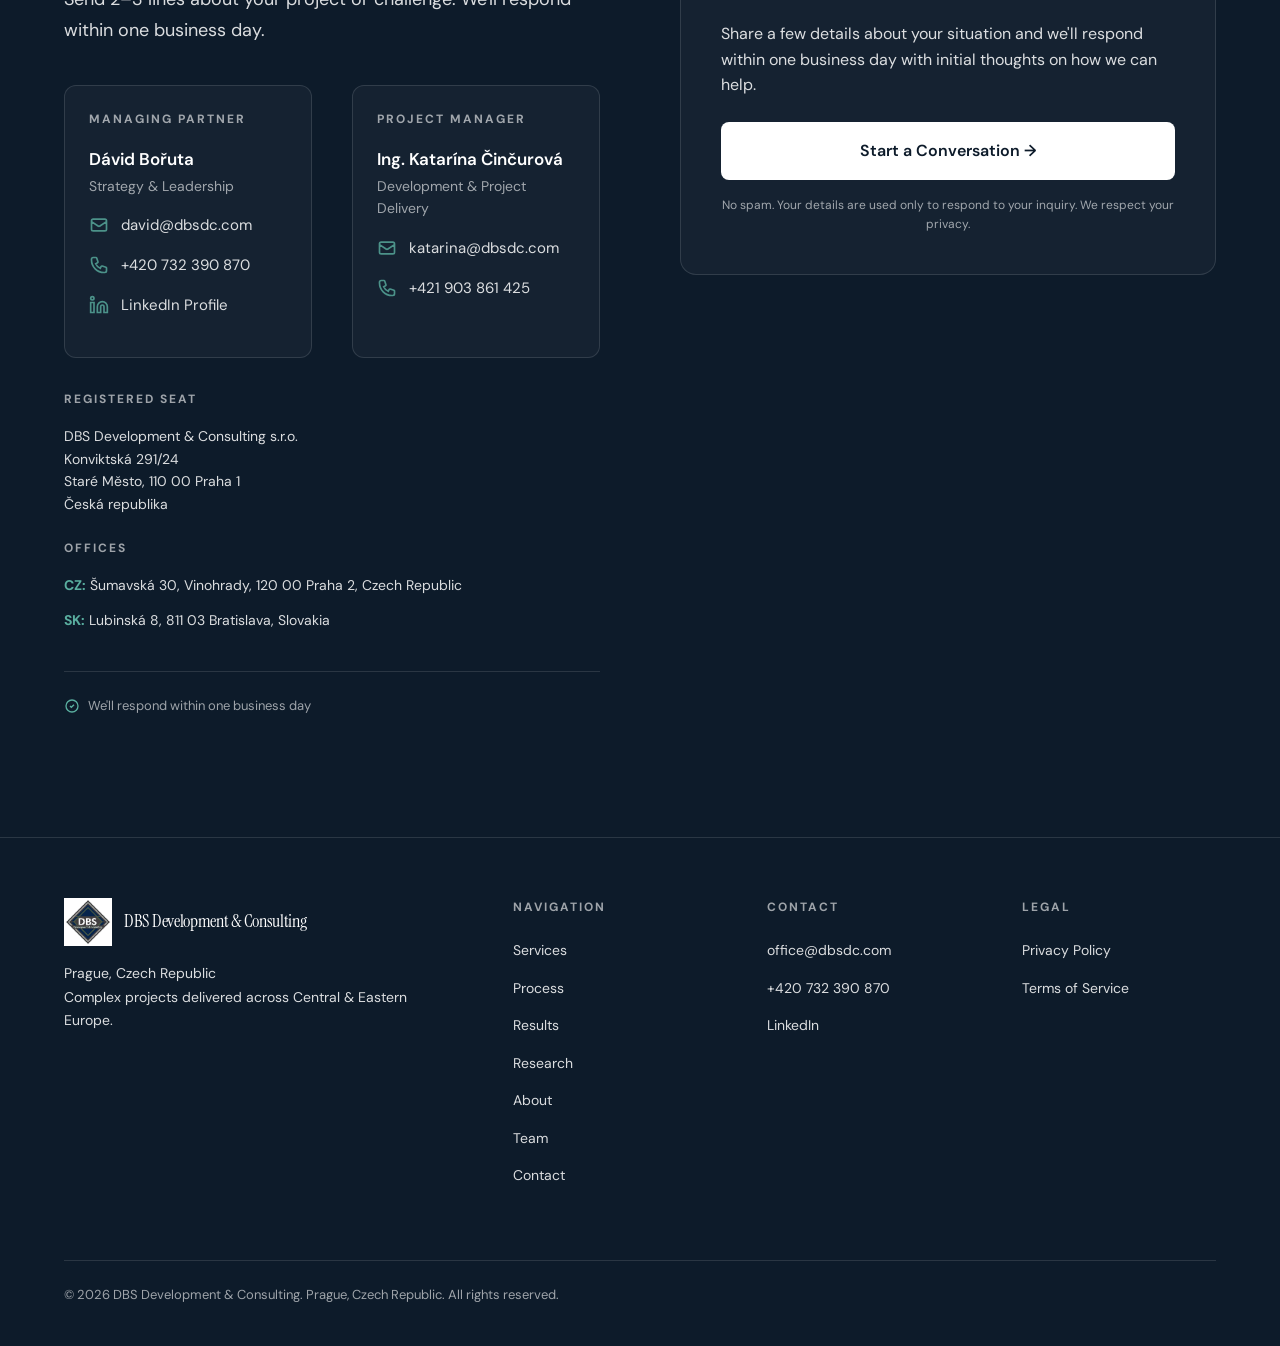
==== commit a945fd8a: "Release 1.1: add Katarína Činčurová profile and delivery credentials - Team card: replace placeholde" ====
--- a/index.html
+++ b/index.html
@@ -45,6 +45,12 @@
             "jobTitle": "Managing Partner",
             "url": "https://www.linkedin.com/in/davidsboruta",
             "knowsLanguage": ["cs", "sk", "en", "de", "hr"]
+        },
+        "employee": {
+            "@type": "Person",
+            "name": "Katarína Činčurová",
+            "jobTitle": "Project Manager — Development & Delivery",
+            "image": "https://dbsdc.com/katarina-cincurova.webp"
         },
         "numberOfEmployees": {
             "@type": "QuantitativeValue",
@@ -804,15 +810,11 @@
                     </div>
 
                     <div class="team-card">
-                        <div class="team-photo-placeholder">
-                            <svg viewBox="0 0 24 24" fill="none" stroke="currentColor" stroke-width="2">
-                                <path d="M20 21v-2a4 4 0 00-4-4H8a4 4 0 00-4 4v2"/>
-                                <circle cx="12" cy="7" r="4"/>
-                            </svg>
-                        </div>
+                        <img src="katarina-cincurova.webp" alt="Ing. Katarína Činčurová, Project Manager — Development & Delivery at DBS Development & Consulting" class="team-photo" loading="lazy" decoding="async" width="120" height="120">
                         <h3>Ing. Katarína Činčurová</h3>
-                        <p class="team-role">Project Manager</p>
-                        <p class="team-bio">Oversees project delivery, coordination, and reporting across active DBS engagements. Ensures milestones are met and stakeholders stay aligned.</p>
+                        <p class="team-role">Project Manager — Development & Delivery</p>
+                        <p class="team-bio">Civil engineer and project manager with hands-on experience across hospitality, mixed-use and residential development. Katarína managed the original Austria Trend Hotel Bratislava project from preparation through construction delivery and tenant handover. In 2020–2021, she led the hotel's reconstruction and brand conversion into AC Hotel by Marriott Bratislava Old Town. Her track record also includes Fresh Market and Koloseo.</p>
+                        <p class="team-credentials">Selected delivery: Austria Trend / AC Hotel by Marriott · Fresh Market · Koloseo</p>
                         <div>
                             <a href="mailto:katarina@dbsdc.com" class="team-contact-link">
                                 <svg viewBox="0 0 24 24" fill="none" stroke="currentColor" stroke-width="2"><path d="M3 8l7.89 5.26a2 2 0 002.22 0L21 8M5 19h14a2 2 0 002-2V7a2 2 0 00-2-2H5a2 2 0 00-2 2v10a2 2 0 002 2z"/></svg>
@@ -861,7 +863,7 @@
                             <div class="contact-persona">
                                 <h4>Project Manager</h4>
                                 <p class="contact-persona-name">Ing. Katarína Činčurová</p>
-                                <p class="contact-persona-role">Project Management</p>
+                                <p class="contact-persona-role">Development & Project Delivery</p>
                                 <div class="contact-method">
                                     <svg viewBox="0 0 24 24" fill="none" stroke="currentColor" stroke-width="2">
                                         <path d="M3 8l7.89 5.26a2 2 0 002.22 0L21 8M5 19h14a2 2 0 002-2V7a2 2 0 00-2-2H5a2 2 0 00-2 2v10a2 2 0 002 2z"/>
--- a/styles.css
+++ b/styles.css
@@ -1525,6 +1525,13 @@
             margin-bottom: 20px;
         }
 
+        .team-credentials {
+            font-size: 13px;
+            color: var(--text-muted);
+            line-height: 1.5;
+            margin-bottom: 20px;
+        }
+
         .team-contact-link {
             display: inline-flex;
             align-items: center;
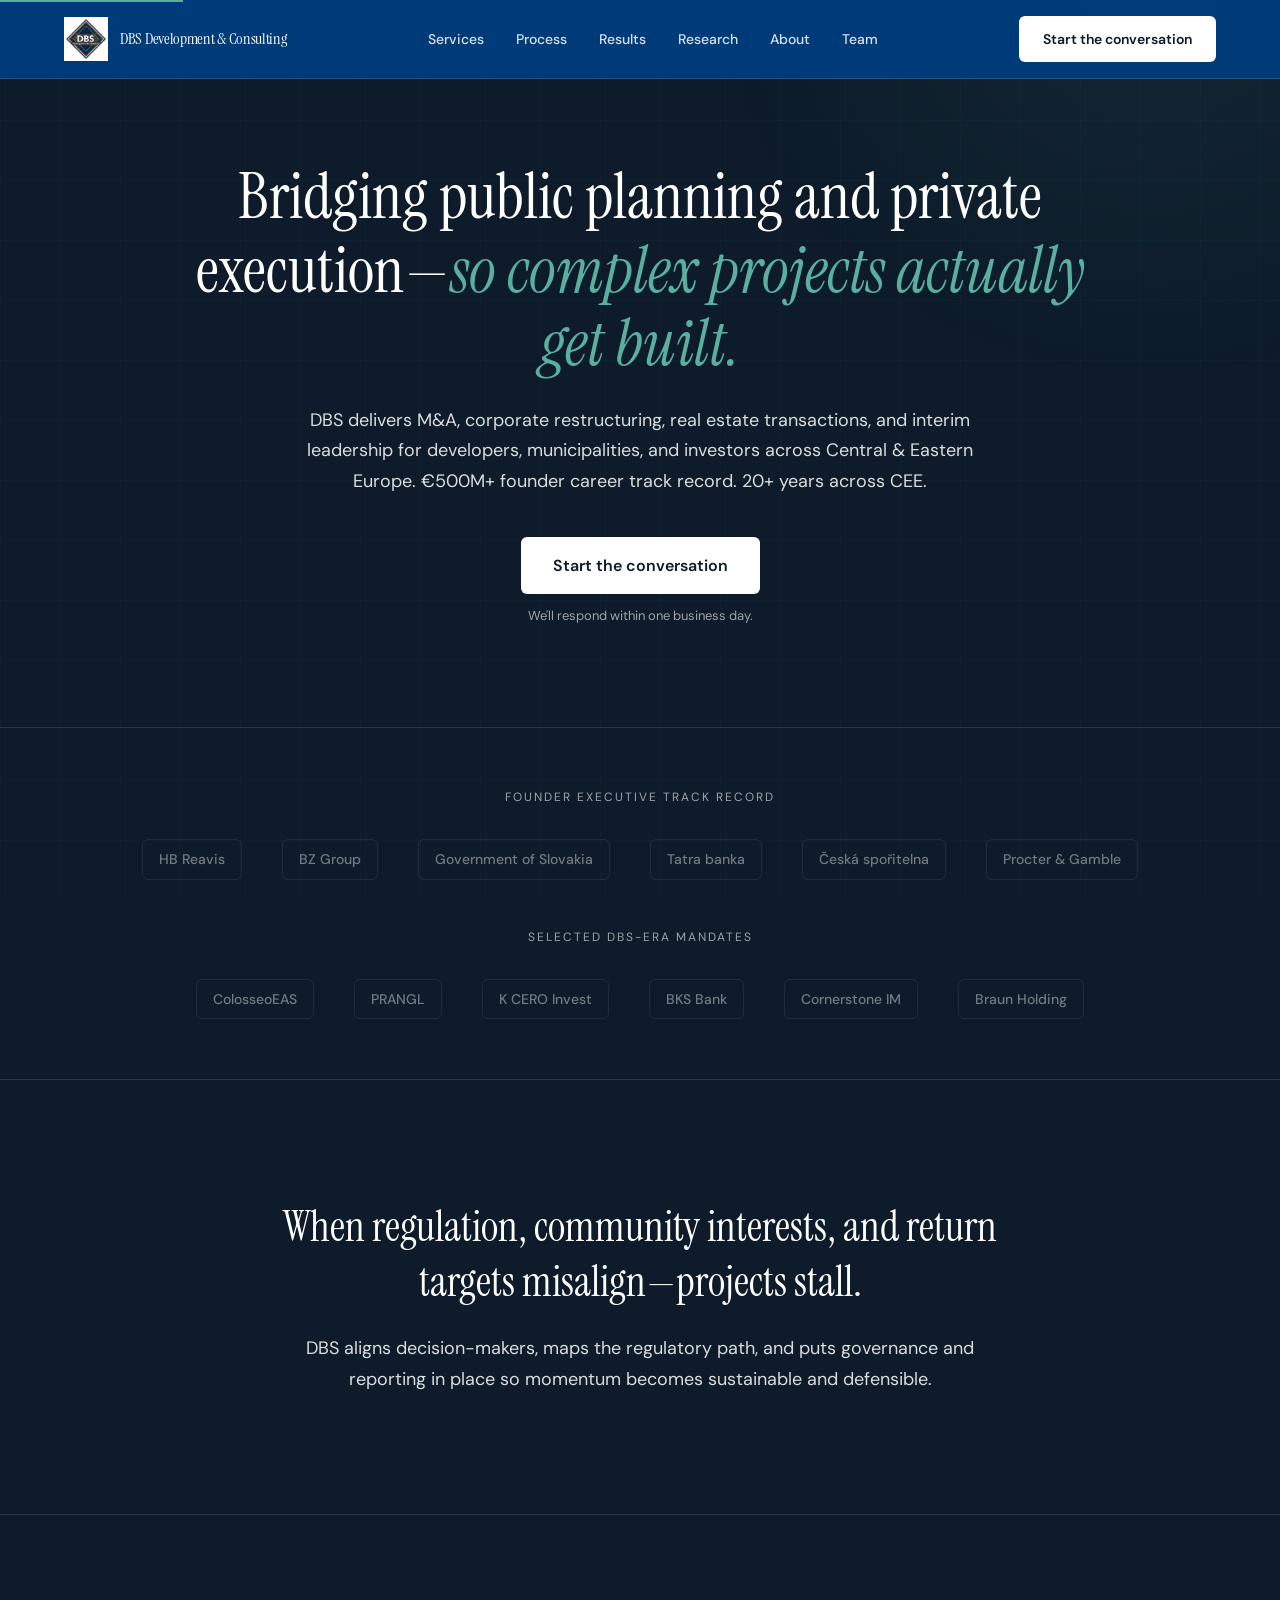
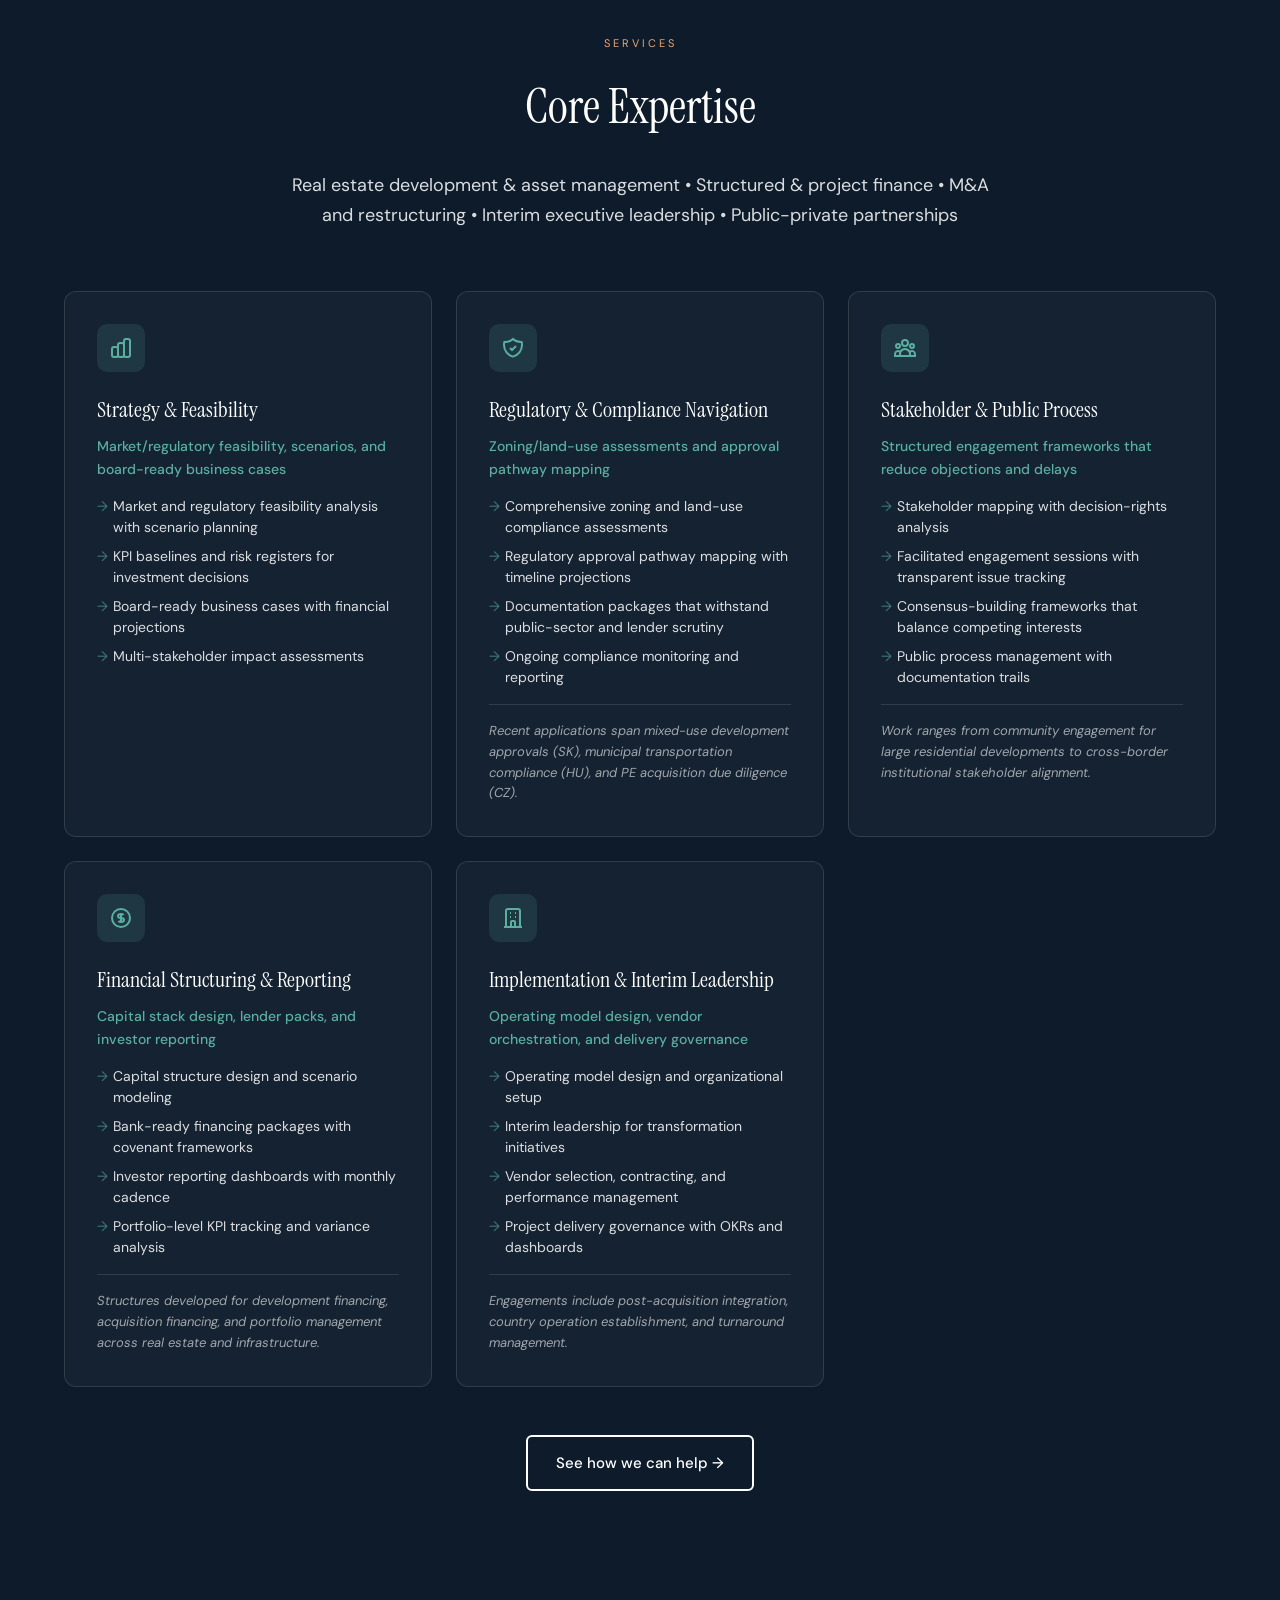
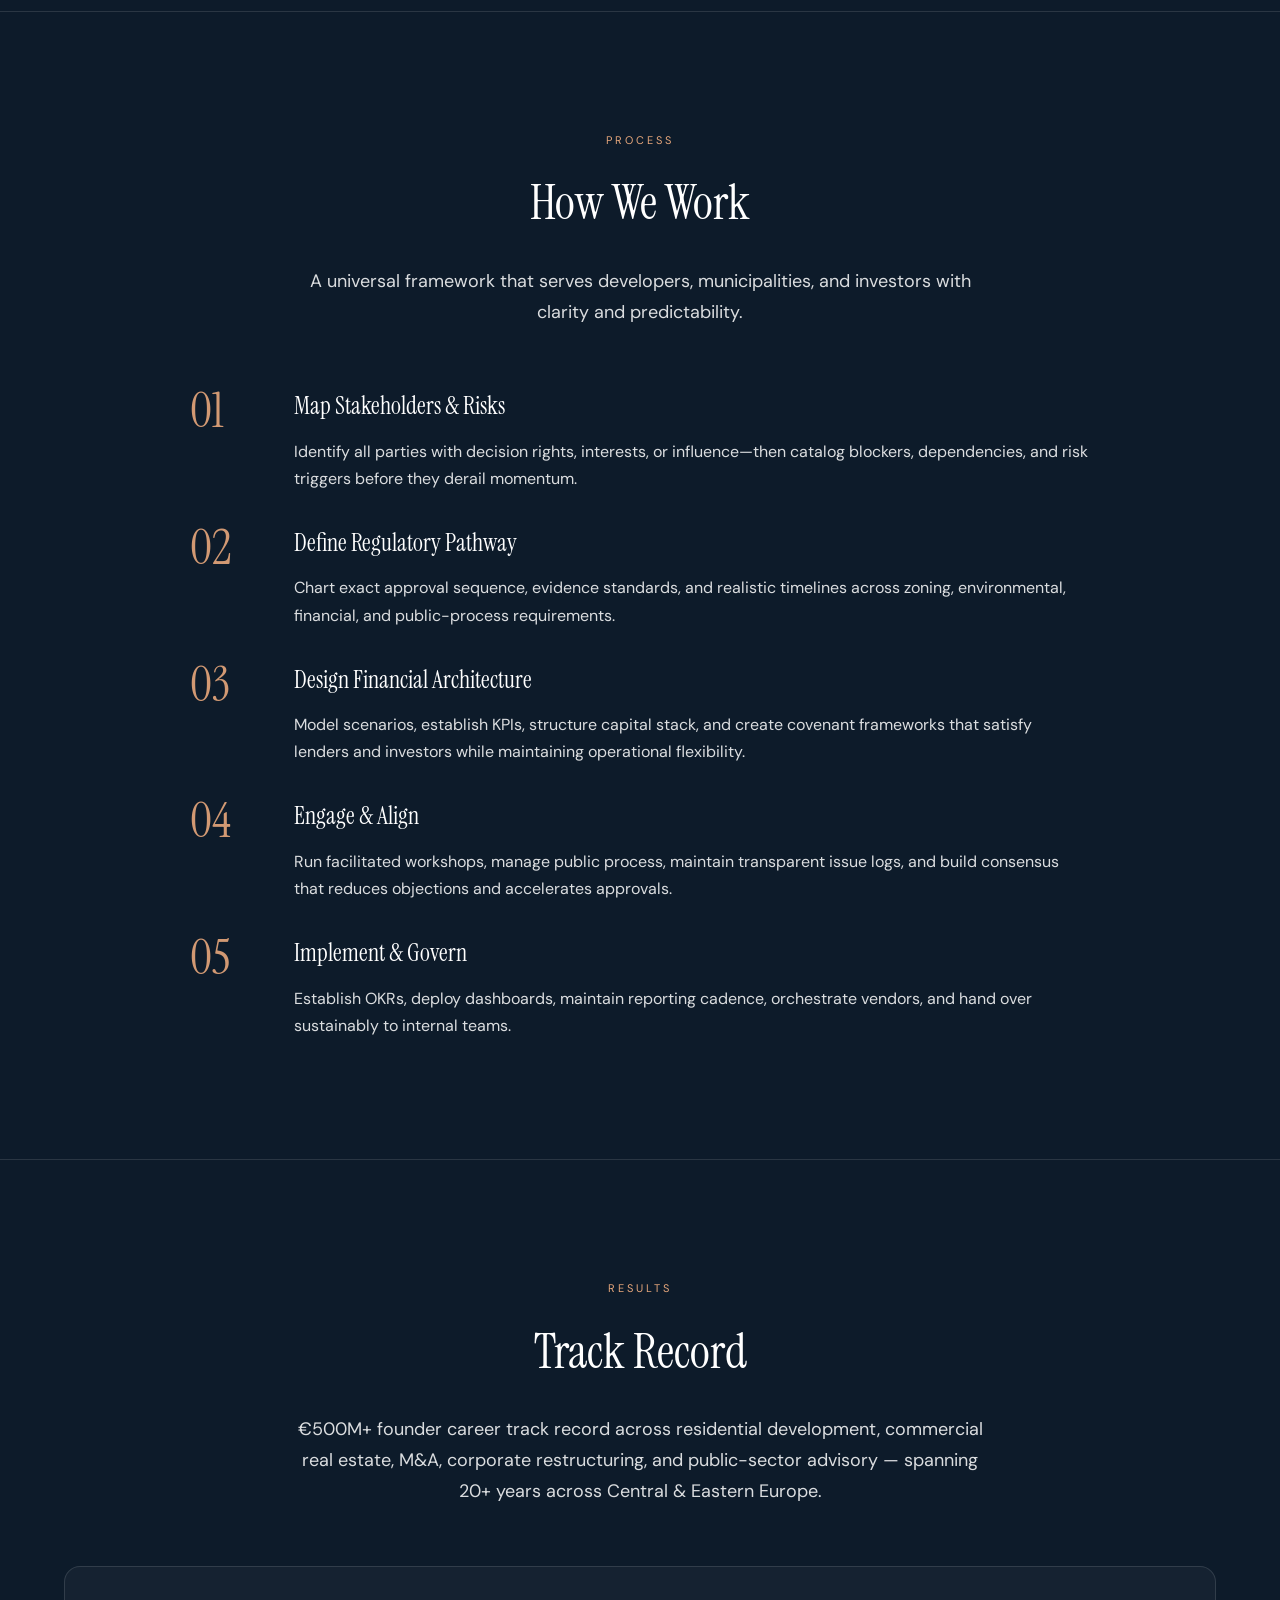
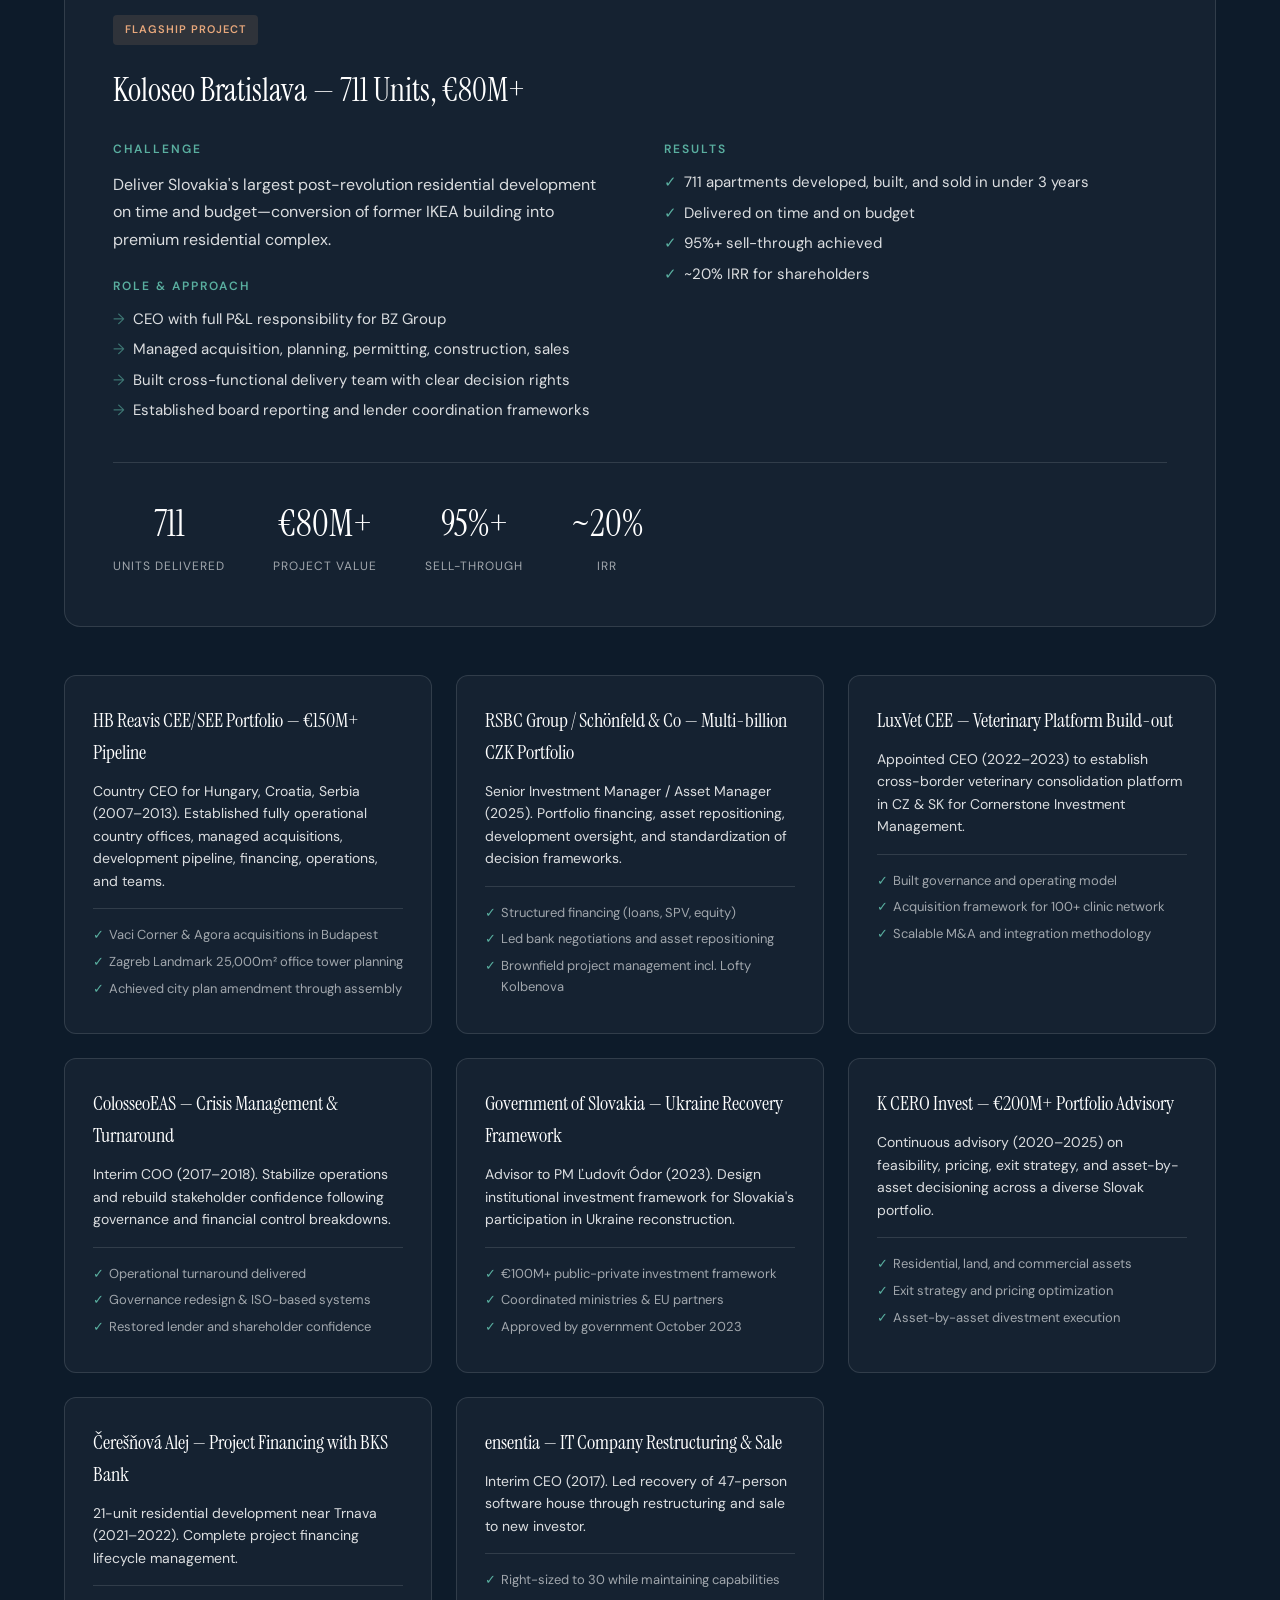
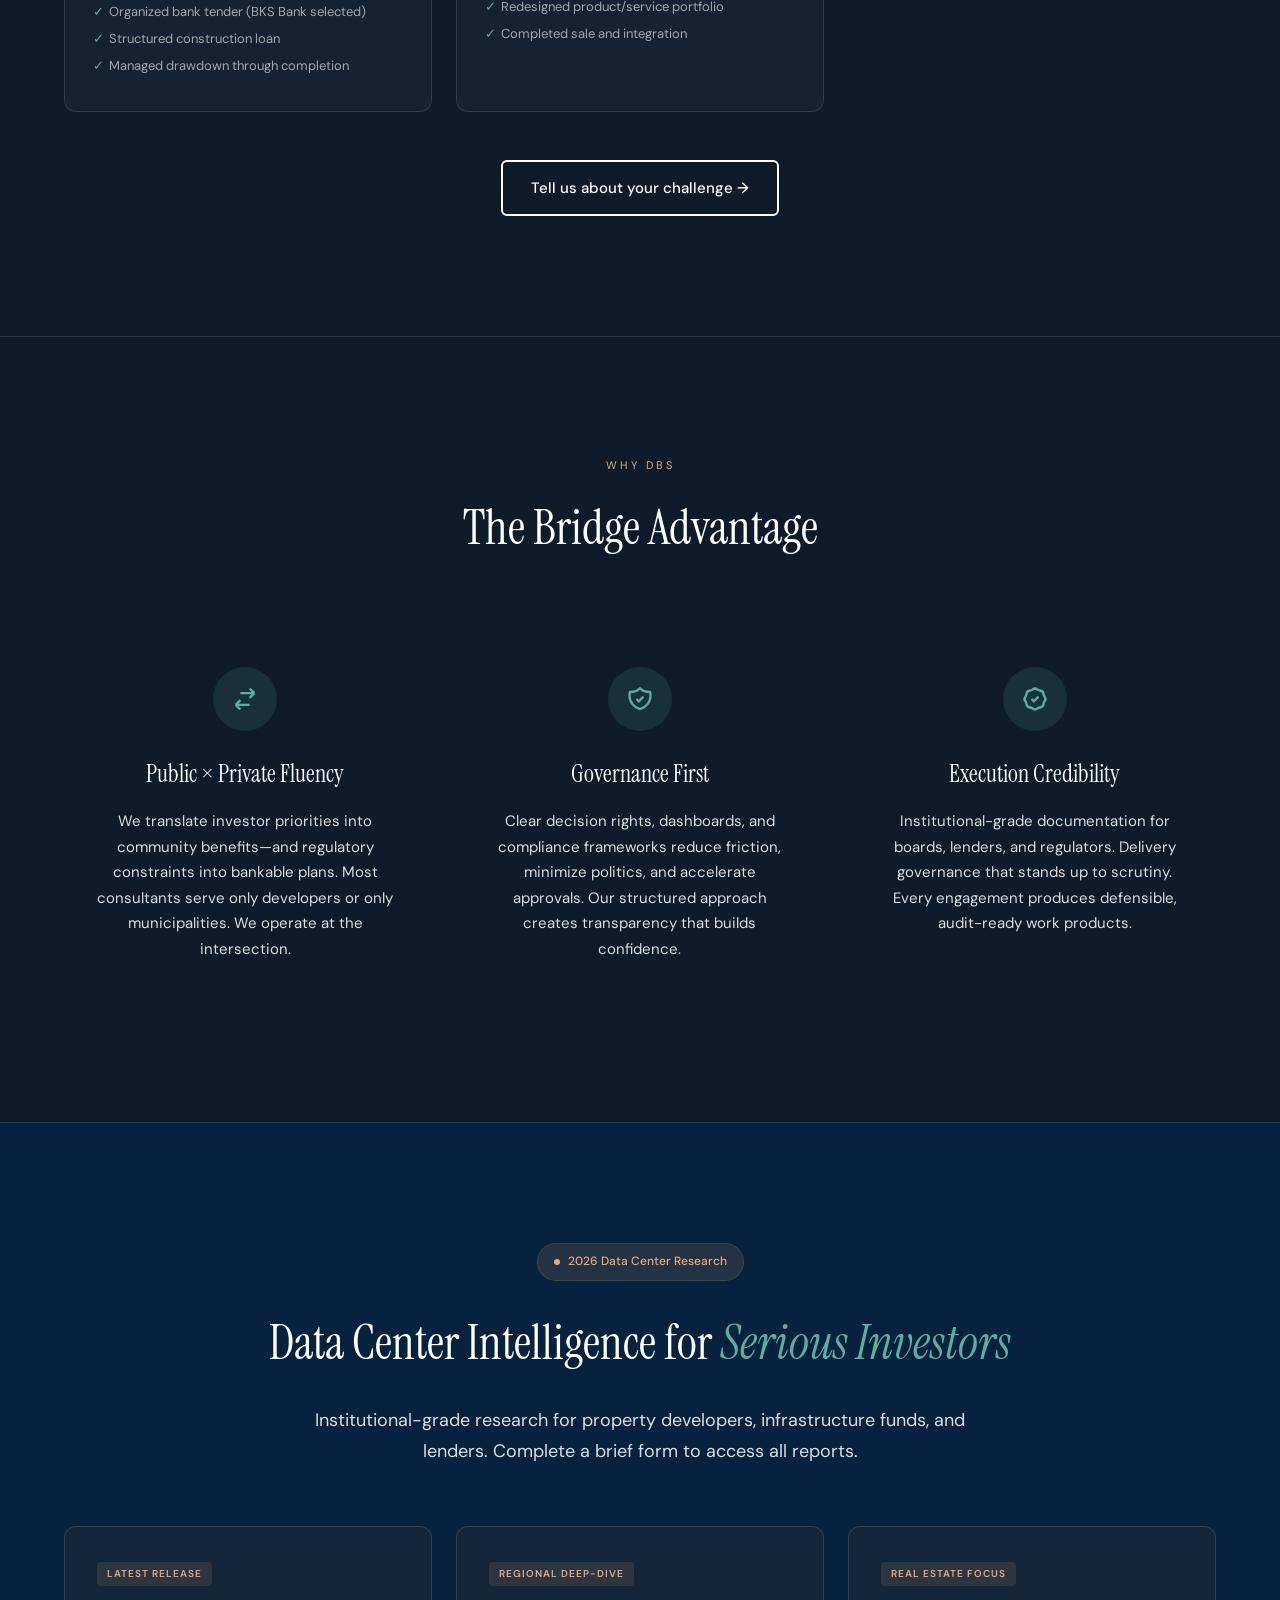
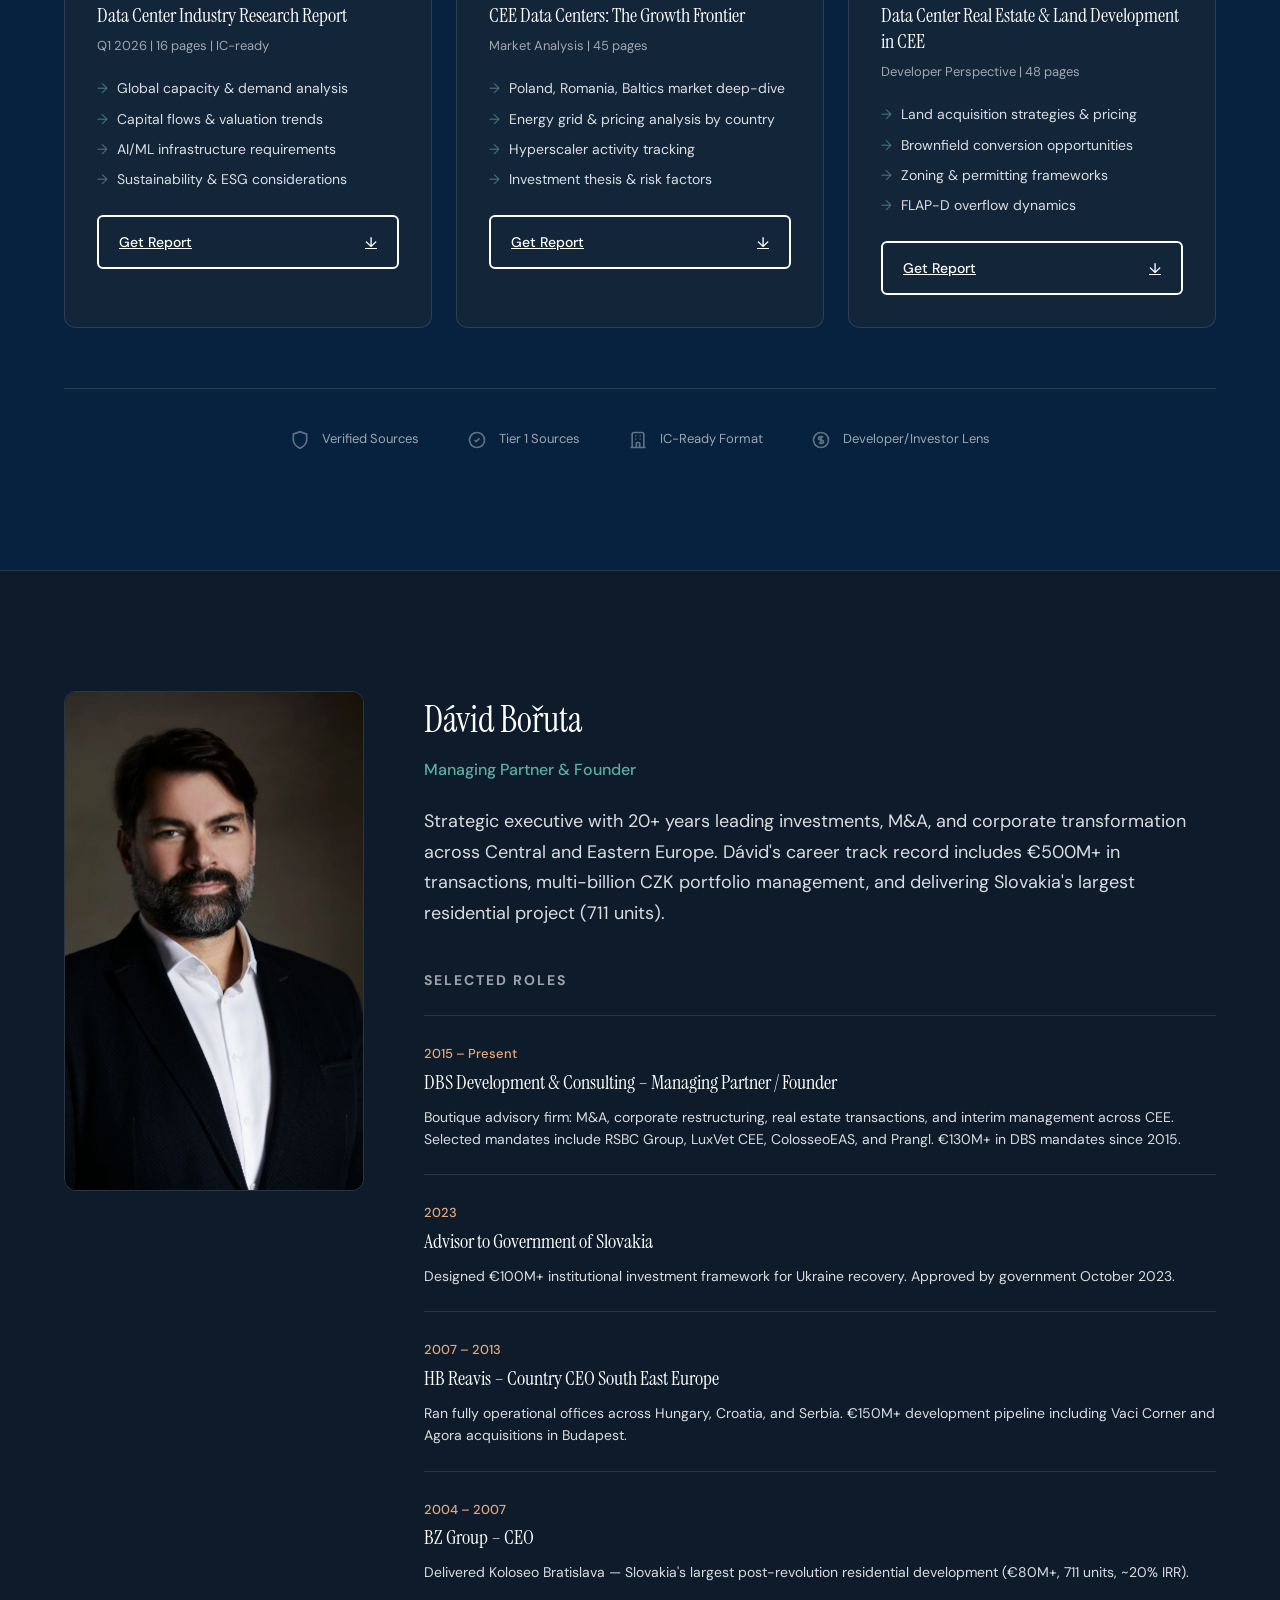
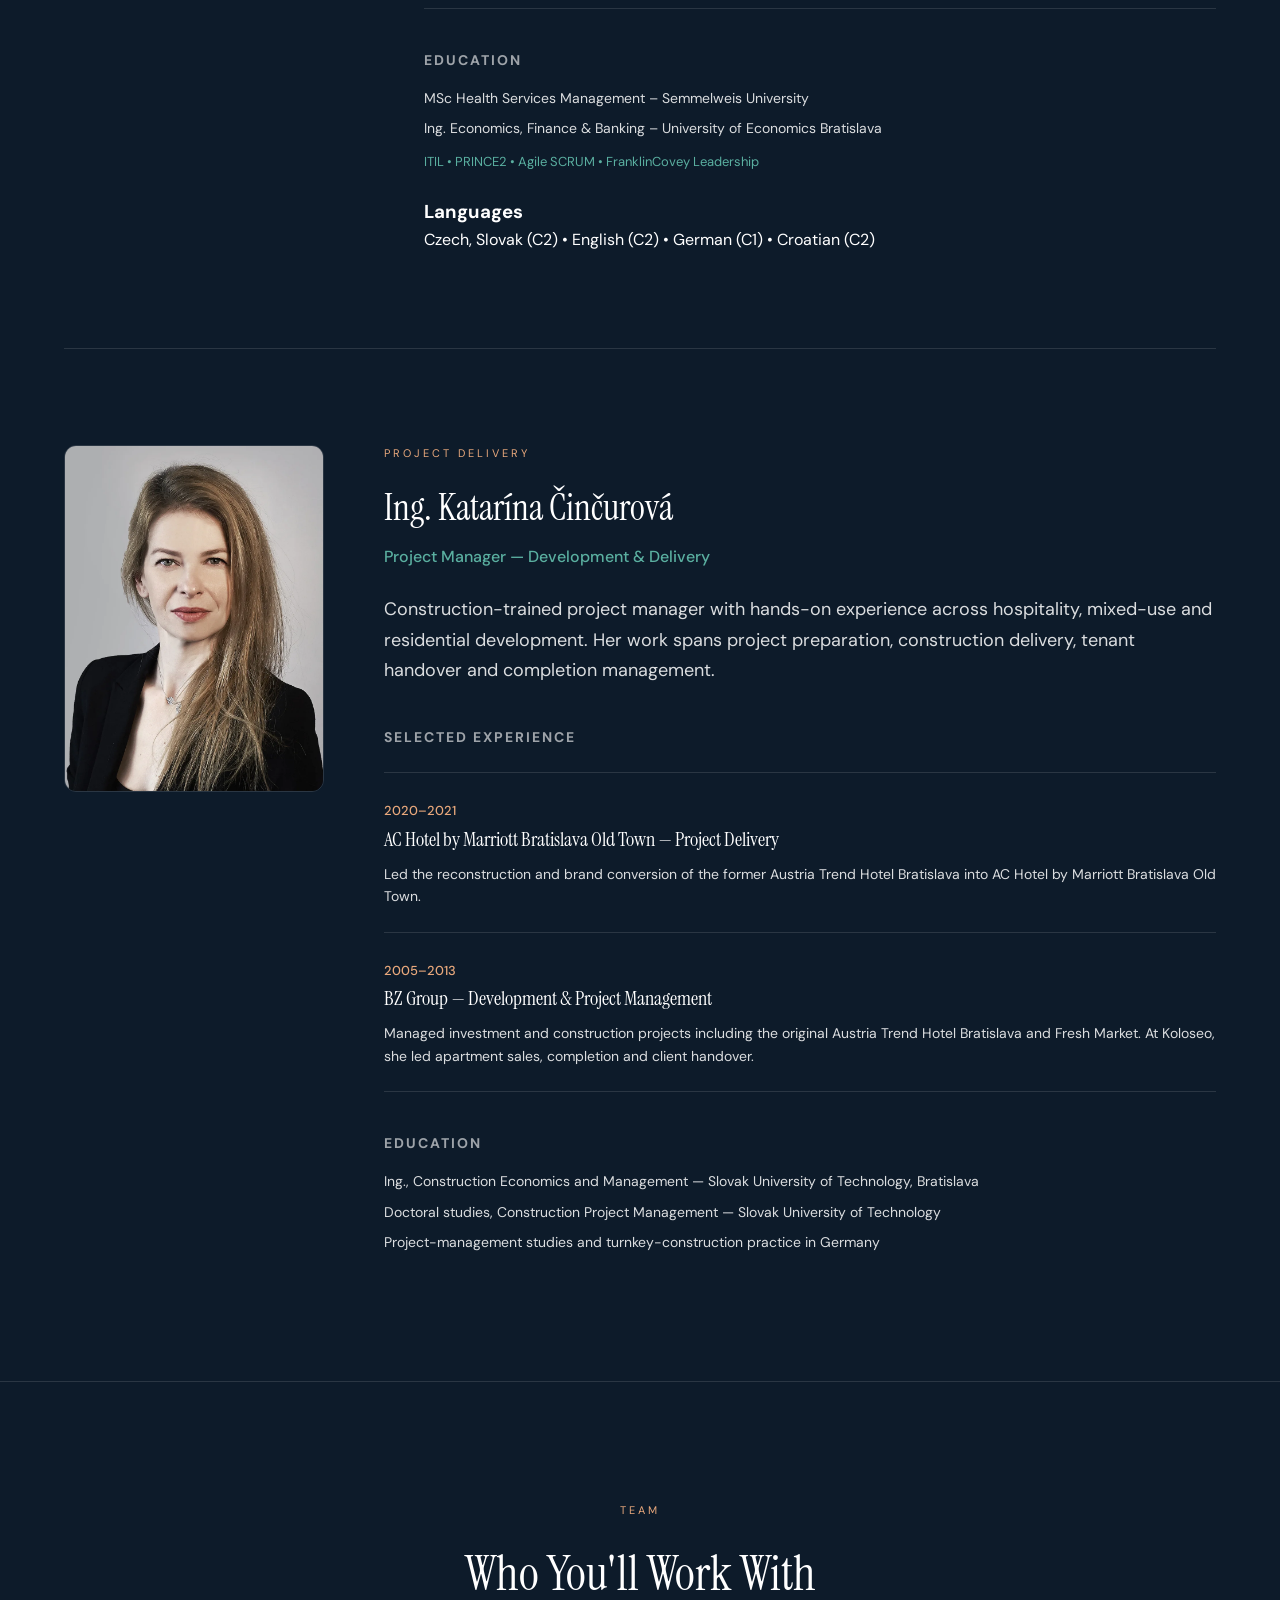
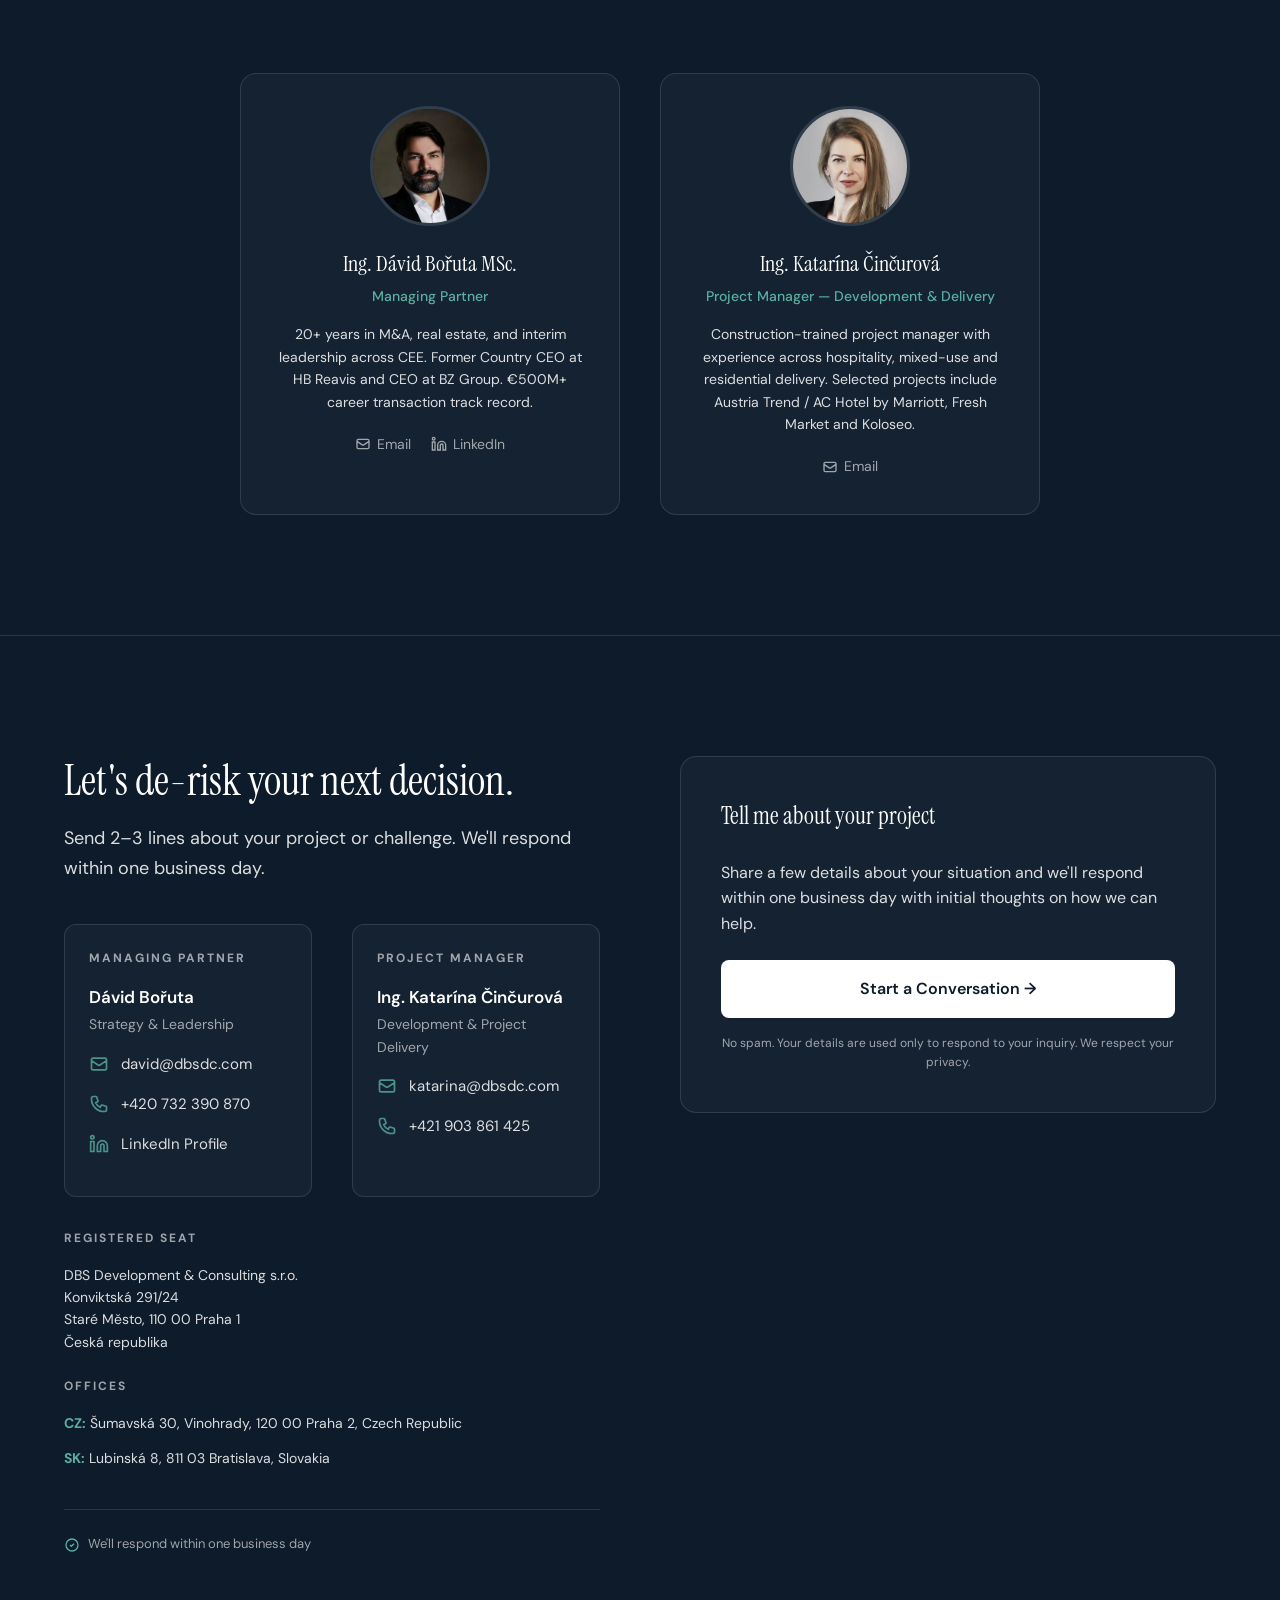
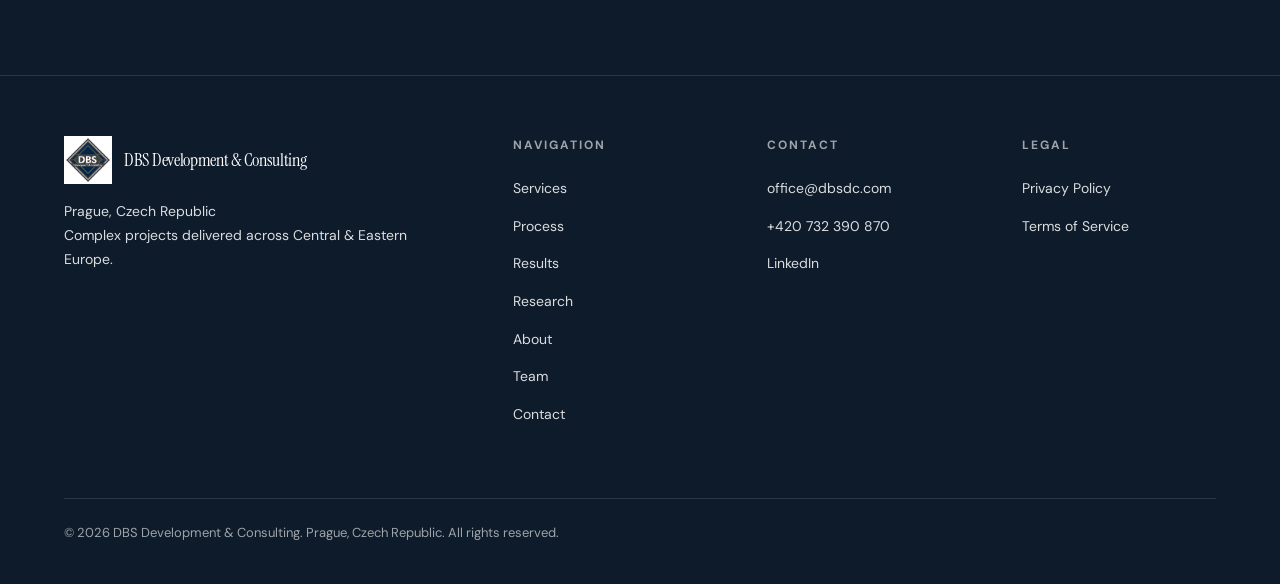
==== commit 21551cc4: "Release 1.1: align team portraits + add compact Katarína profile - Team portraits aligned: David now" ====
--- a/index.html
+++ b/index.html
@@ -49,8 +49,9 @@
         "employee": {
             "@type": "Person",
             "name": "Katarína Činčurová",
+            "honorificPrefix": "Ing.",
             "jobTitle": "Project Manager — Development & Delivery",
-            "image": "https://dbsdc.com/katarina-cincurova.webp"
+            "image": "https://dbsdc.com/katarina-cincurova-profile-900x1200.webp"
         },
         "numberOfEmployees": {
             "@type": "QuantitativeValue",
@@ -780,6 +781,42 @@
                         </div>
                     </div>
                 </div>
+
+                <div class="about-content about-content--compact">
+                    <div class="about-photo">
+                        <img src="katarina-cincurova-profile-900x1200.webp" alt="Ing. Katarína Činčurová, Project Manager — Development & Delivery" class="about-photo-img" loading="lazy" decoding="async" width="900" height="1200">
+                    </div>
+
+                    <div class="about-info">
+                        <p class="section-label">Project Delivery</p>
+                        <h2>Ing. Katarína Činčurová</h2>
+                        <p class="about-title">Project Manager — Development & Delivery</p>
+                        <p class="about-intro">Construction-trained project manager with hands-on experience across hospitality, mixed-use and residential development. Her work spans project preparation, construction delivery, tenant handover and completion management.</p>
+
+                        <div class="career-highlights">
+                            <h3>Selected Experience</h3>
+
+                            <div class="career-item">
+                                <span class="career-period">2020–2021</span>
+                                <h4 class="career-role">AC Hotel by Marriott Bratislava Old Town — Project Delivery</h4>
+                                <p class="career-desc">Led the reconstruction and brand conversion of the former Austria Trend Hotel Bratislava into AC Hotel by Marriott Bratislava Old Town.</p>
+                            </div>
+
+                            <div class="career-item">
+                                <span class="career-period">2005–2013</span>
+                                <h4 class="career-role">BZ Group — Development & Project Management</h4>
+                                <p class="career-desc">Managed investment and construction projects including the original Austria Trend Hotel Bratislava and Fresh Market. At Koloseo, she led apartment sales, completion and client handover.</p>
+                            </div>
+                        </div>
+
+                        <div class="education">
+                            <h3>Education</h3>
+                            <p>Ing., Construction Economics and Management — Slovak University of Technology, Bratislava</p>
+                            <p>Doctoral studies, Construction Project Management — Slovak University of Technology</p>
+                            <p>Project-management studies and turnkey-construction practice in Germany</p>
+                        </div>
+                    </div>
+                </div>
             </div>
         </section>
 
@@ -793,7 +830,7 @@
 
                 <div class="team-grid">
                     <div class="team-card">
-                        <img src="DavidBoruta_edited_FINAL_K4A9852_copy.jpg" alt="Dávid Bořuta" class="team-photo" loading="lazy" width="120" height="120">
+                        <img src="david-boruta.webp" alt="Ing. Dávid Bořuta MSc., Managing Partner at DBS Development & Consulting" class="team-photo" loading="lazy" decoding="async" width="120" height="120">
                         <h3>Ing. Dávid Bořuta MSc.</h3>
                         <p class="team-role">Managing Partner</p>
                         <p class="team-bio">20+ years in M&A, real estate, and interim leadership across CEE. Former Country CEO at HB Reavis and CEO at BZ Group. €500M+ career transaction track record.</p>
@@ -813,8 +850,7 @@
                         <img src="katarina-cincurova.webp" alt="Ing. Katarína Činčurová, Project Manager — Development & Delivery at DBS Development & Consulting" class="team-photo" loading="lazy" decoding="async" width="120" height="120">
                         <h3>Ing. Katarína Činčurová</h3>
                         <p class="team-role">Project Manager — Development & Delivery</p>
-                        <p class="team-bio">Civil engineer and project manager with hands-on experience across hospitality, mixed-use and residential development. Katarína managed the original Austria Trend Hotel Bratislava project from preparation through construction delivery and tenant handover. In 2020–2021, she led the hotel's reconstruction and brand conversion into AC Hotel by Marriott Bratislava Old Town. Her track record also includes Fresh Market and Koloseo.</p>
-                        <p class="team-credentials">Selected delivery: Austria Trend / AC Hotel by Marriott · Fresh Market · Koloseo</p>
+                        <p class="team-bio">Construction-trained project manager with experience across hospitality, mixed-use and residential delivery. Selected projects include Austria Trend / AC Hotel by Marriott, Fresh Market and Koloseo.</p>
                         <div>
                             <a href="mailto:katarina@dbsdc.com" class="team-contact-link">
                                 <svg viewBox="0 0 24 24" fill="none" stroke="currentColor" stroke-width="2"><path d="M3 8l7.89 5.26a2 2 0 002.22 0L21 8M5 19h14a2 2 0 002-2V7a2 2 0 00-2-2H5a2 2 0 00-2 2v10a2 2 0 002 2z"/></svg>
--- a/styles.css
+++ b/styles.css
@@ -883,6 +883,22 @@
             align-items: start;
         }
 
+        .about-content--compact {
+            grid-template-columns: 260px 1fr;
+            margin-top: 96px;
+            padding-top: 96px;
+            border-top: 1px solid var(--border);
+        }
+
+        .about-content--compact .about-photo {
+            position: static;
+        }
+
+        .about-content--compact .about-photo-img {
+            max-width: 260px;
+            height: auto;
+        }
+
         .about-photo {
             position: sticky;
             top: 120px;
@@ -1480,6 +1496,7 @@
             height: 120px;
             border-radius: 50%;
             object-fit: cover;
+            object-position: center center;
             margin: 0 auto 20px;
             display: block;
             border: 3px solid var(--border);
@@ -1522,13 +1539,6 @@
             font-size: 14px;
             color: var(--text-secondary);
             line-height: 1.6;
-            margin-bottom: 20px;
-        }
-
-        .team-credentials {
-            font-size: 13px;
-            color: var(--text-muted);
-            line-height: 1.5;
             margin-bottom: 20px;
         }
 
@@ -1611,6 +1621,15 @@
                 max-width: 300px;
             }
 
+            .about-content--compact .about-photo {
+                max-width: 240px;
+                margin: 0 auto;
+            }
+
+            .about-content--compact .about-photo-img {
+                max-width: 240px;
+            }
+
             .hero-case-grid {
                 grid-template-columns: 1fr;
             }
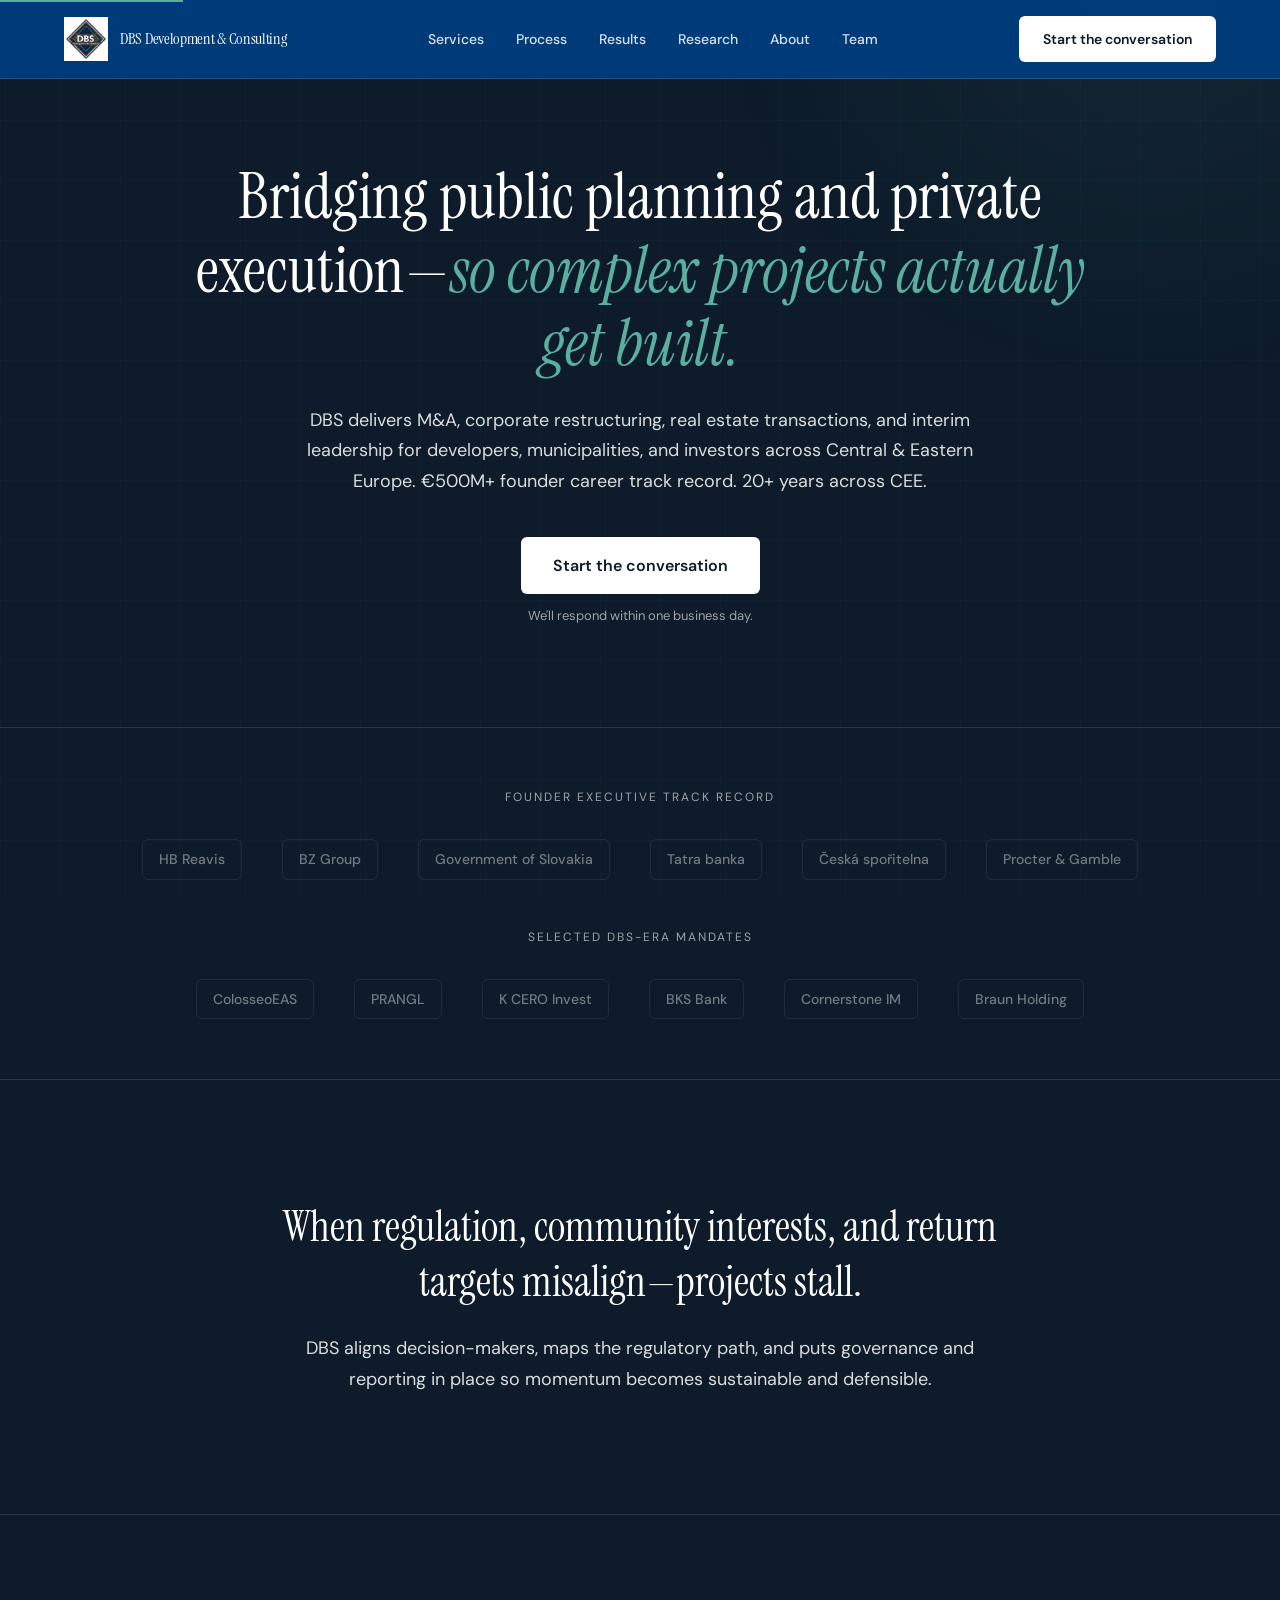
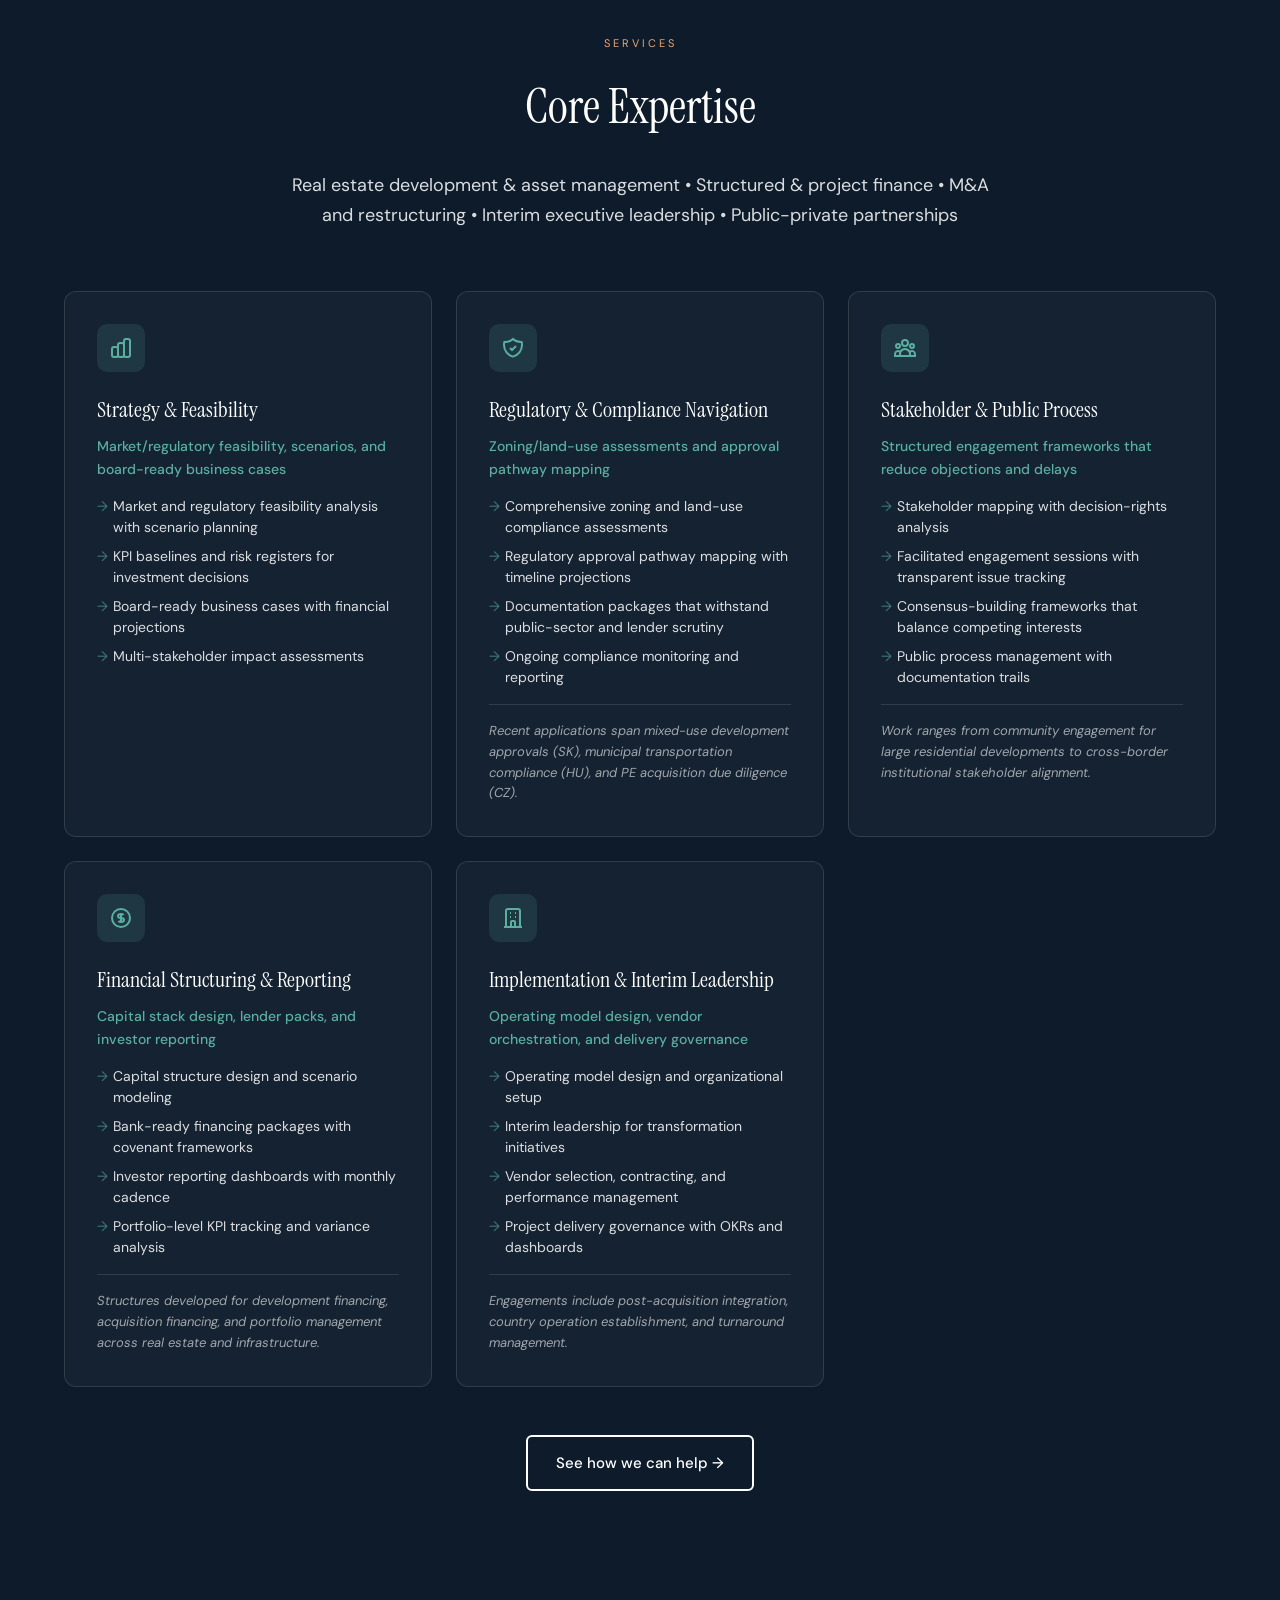
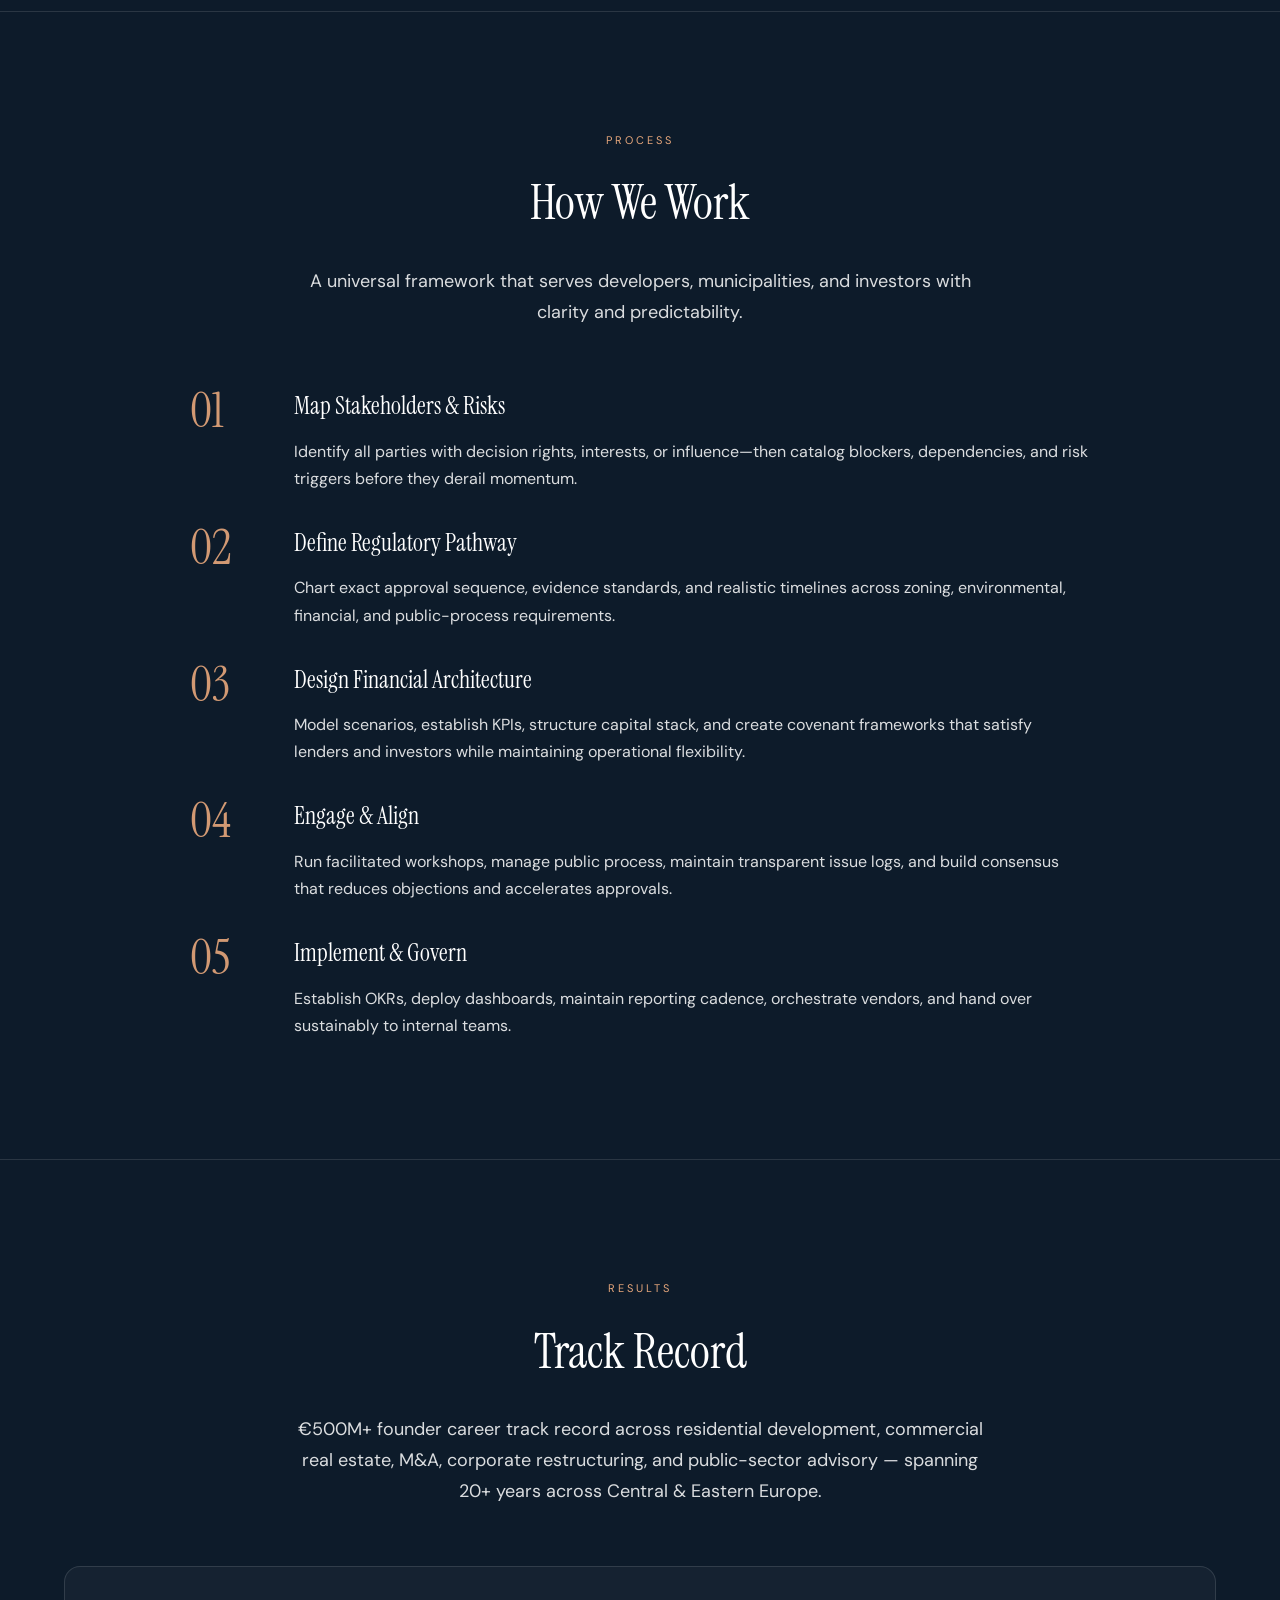
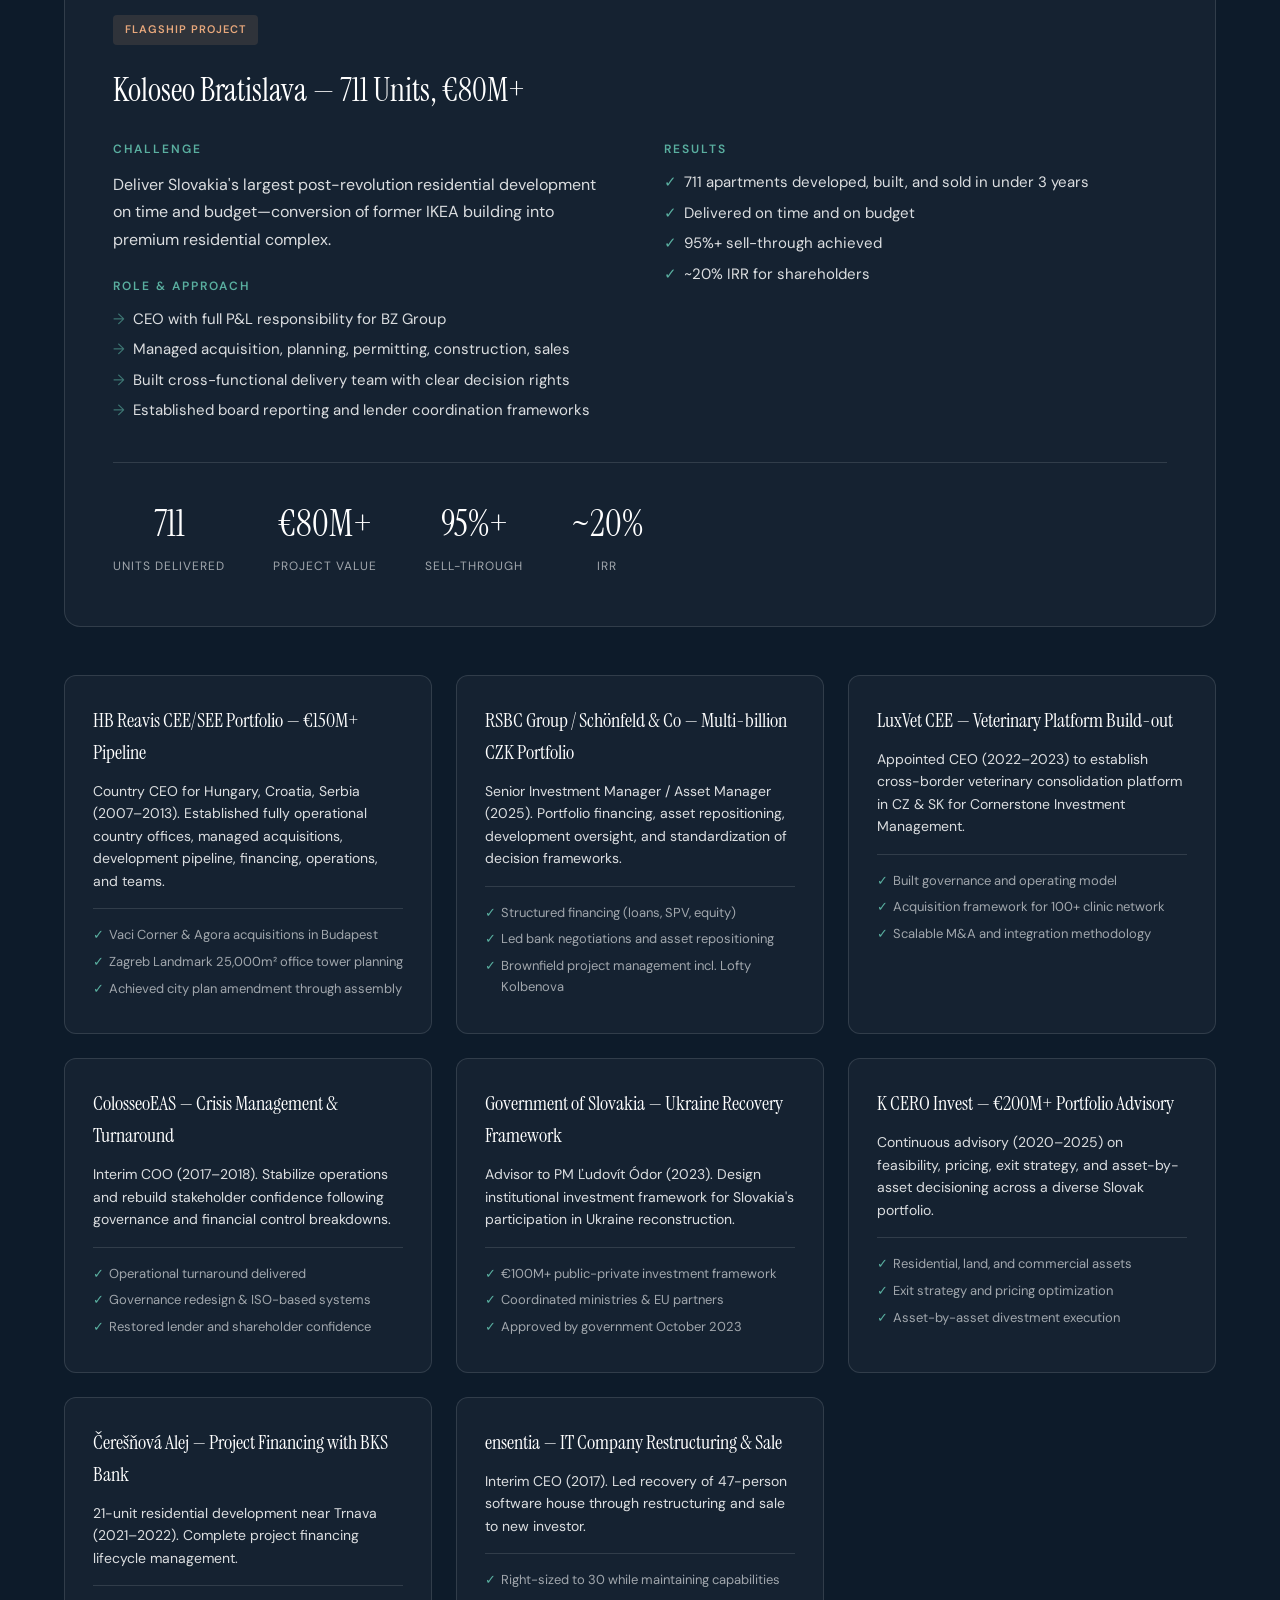
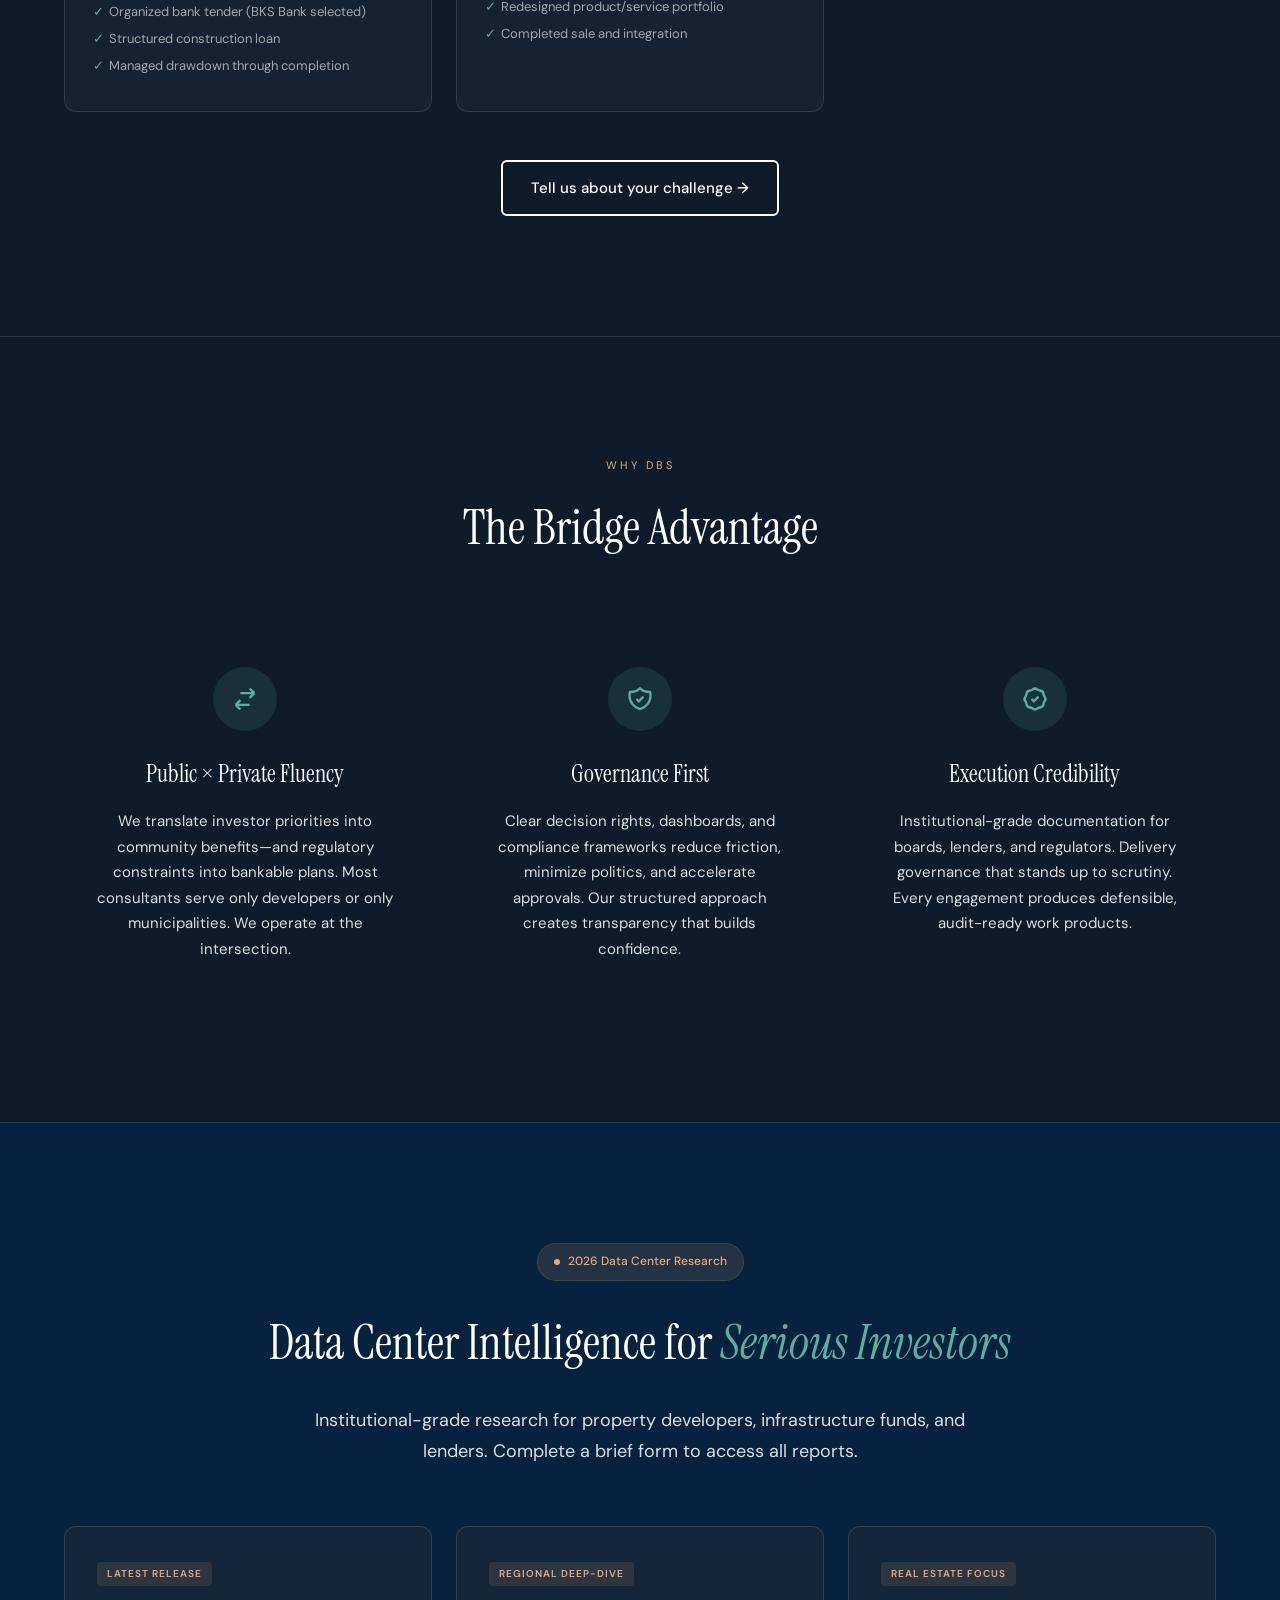
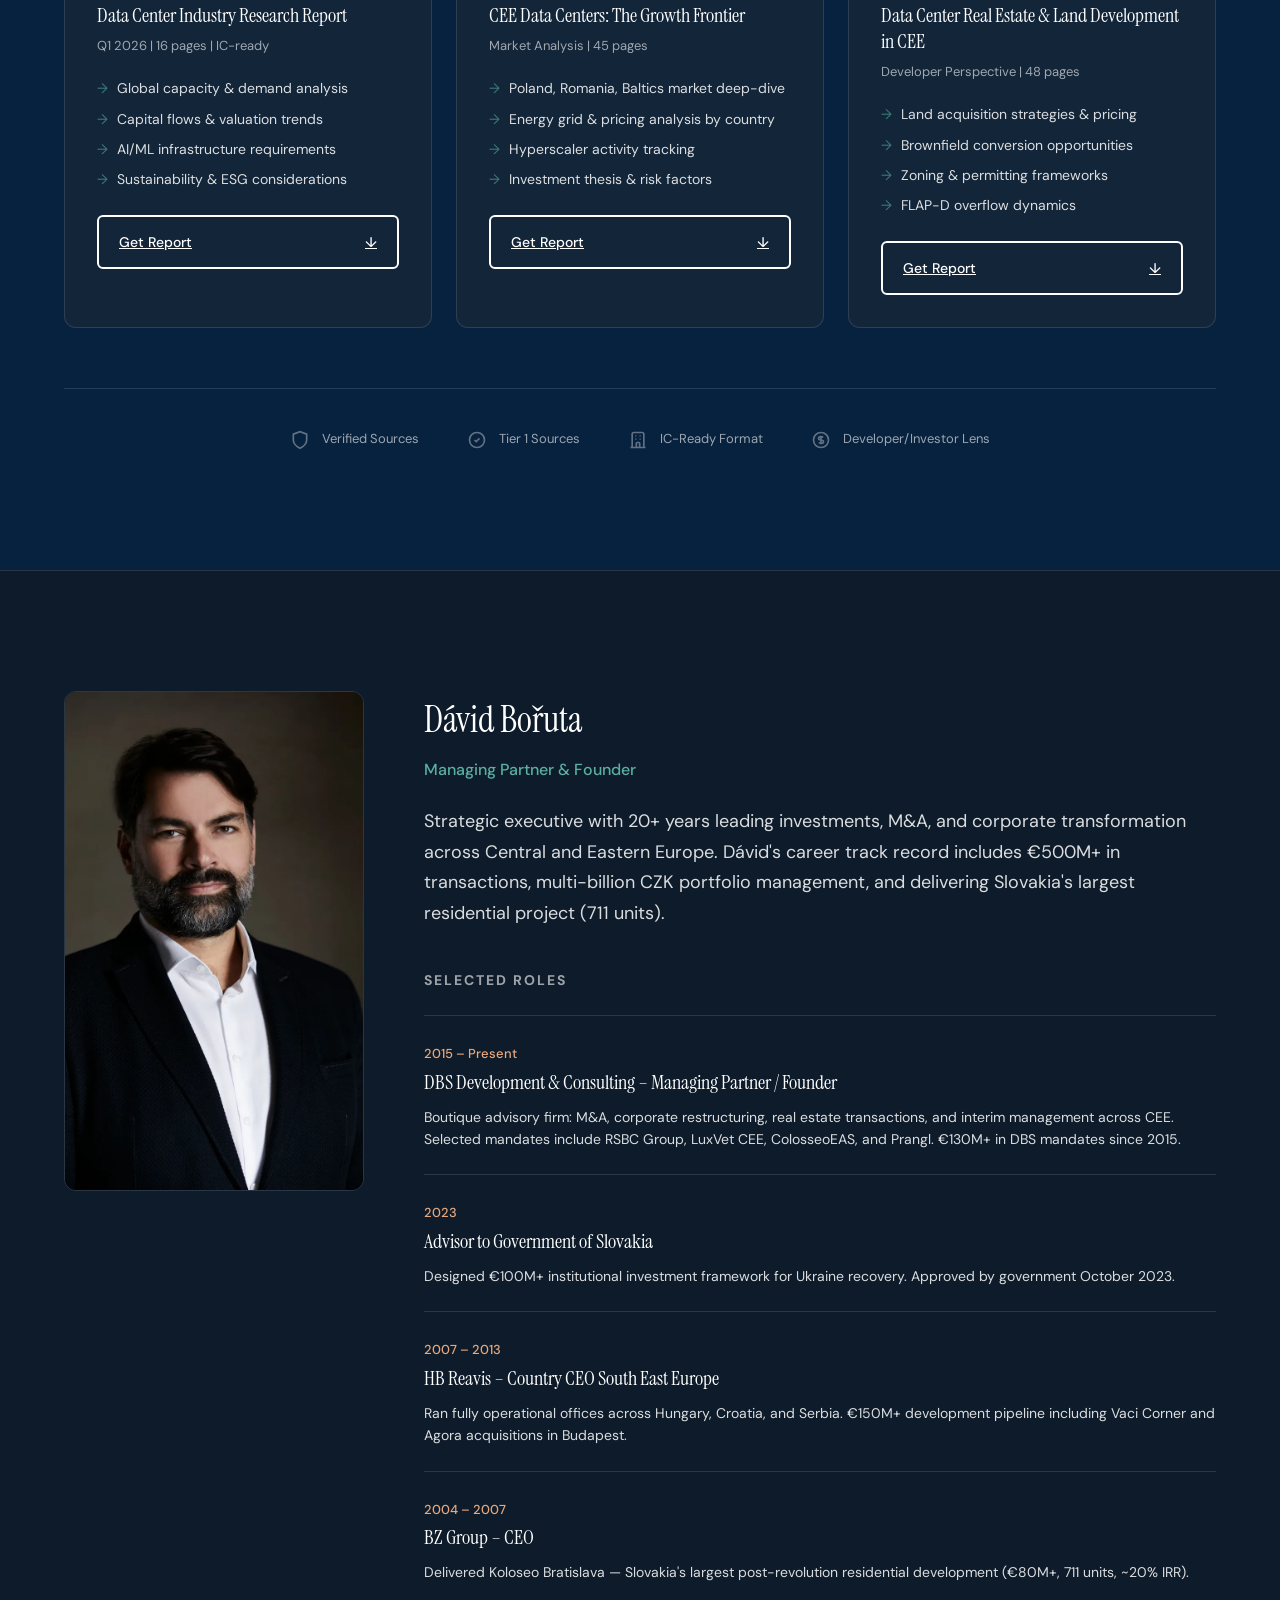
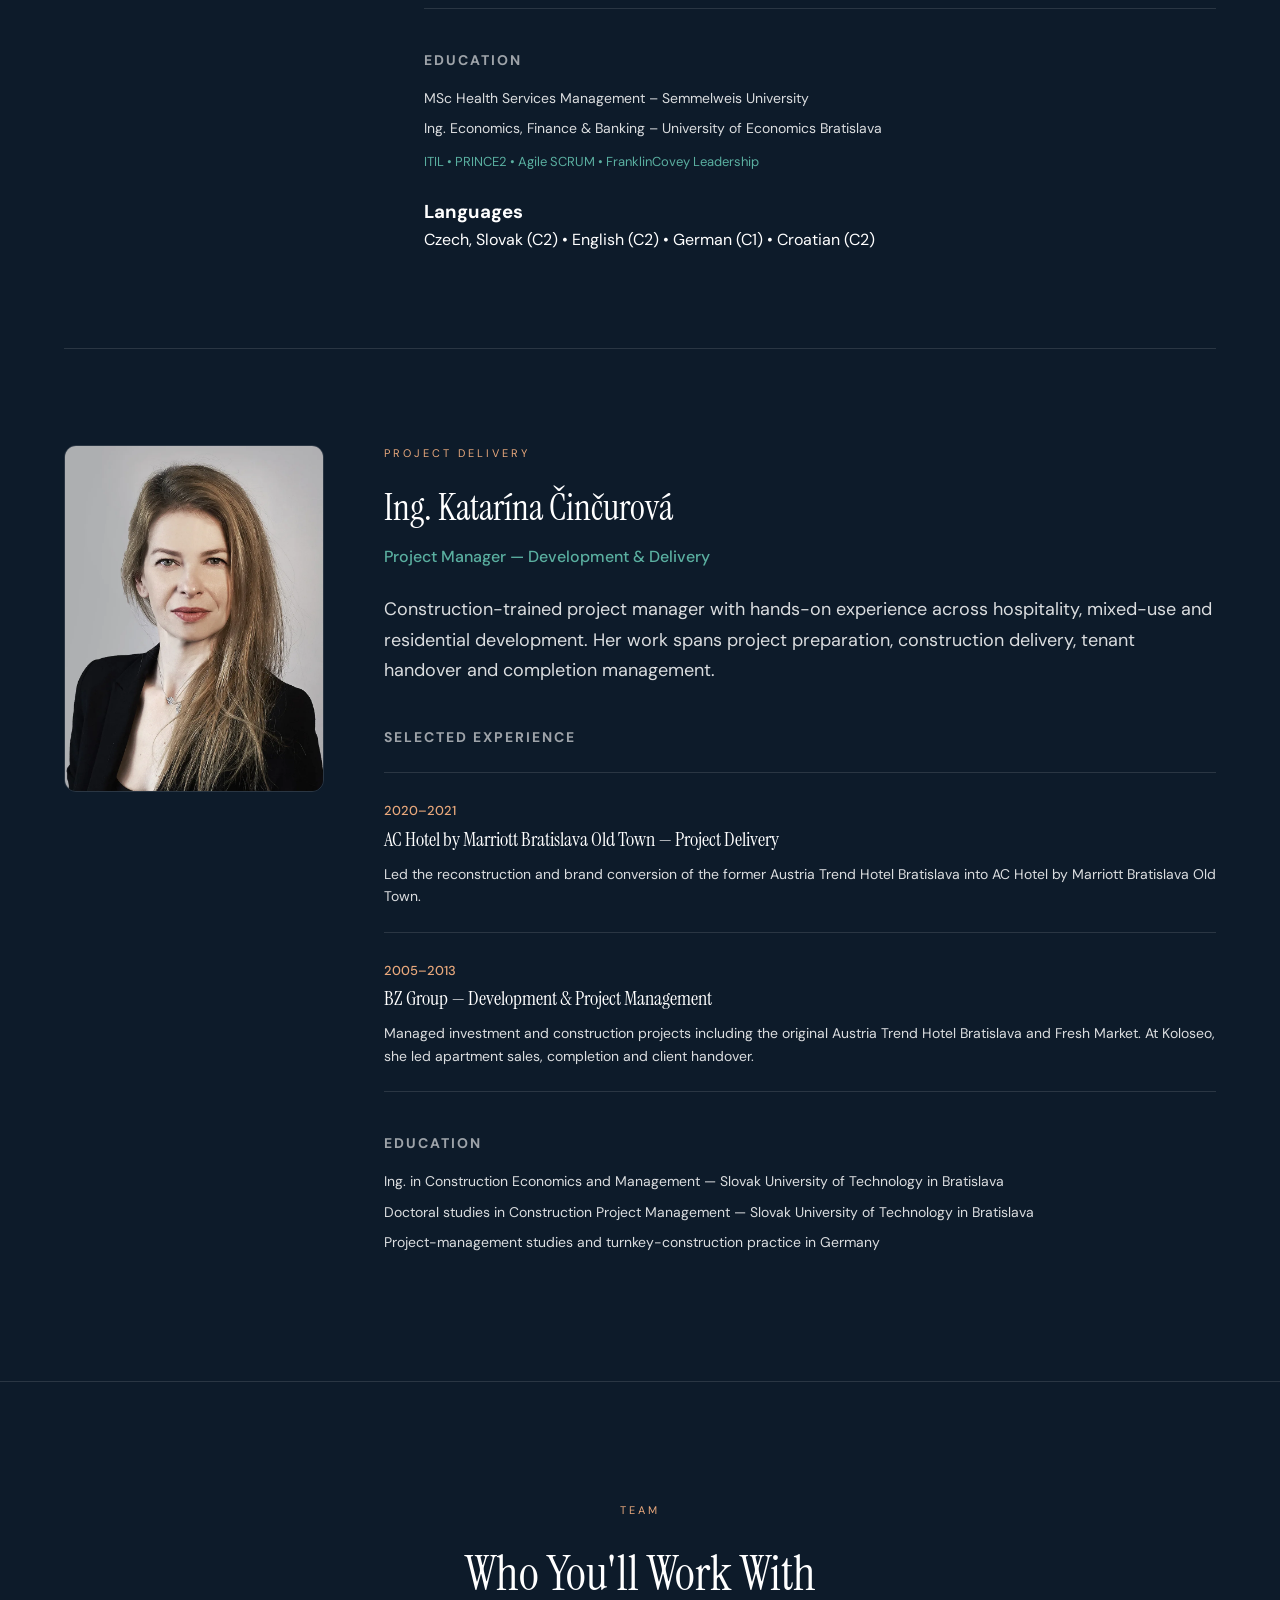
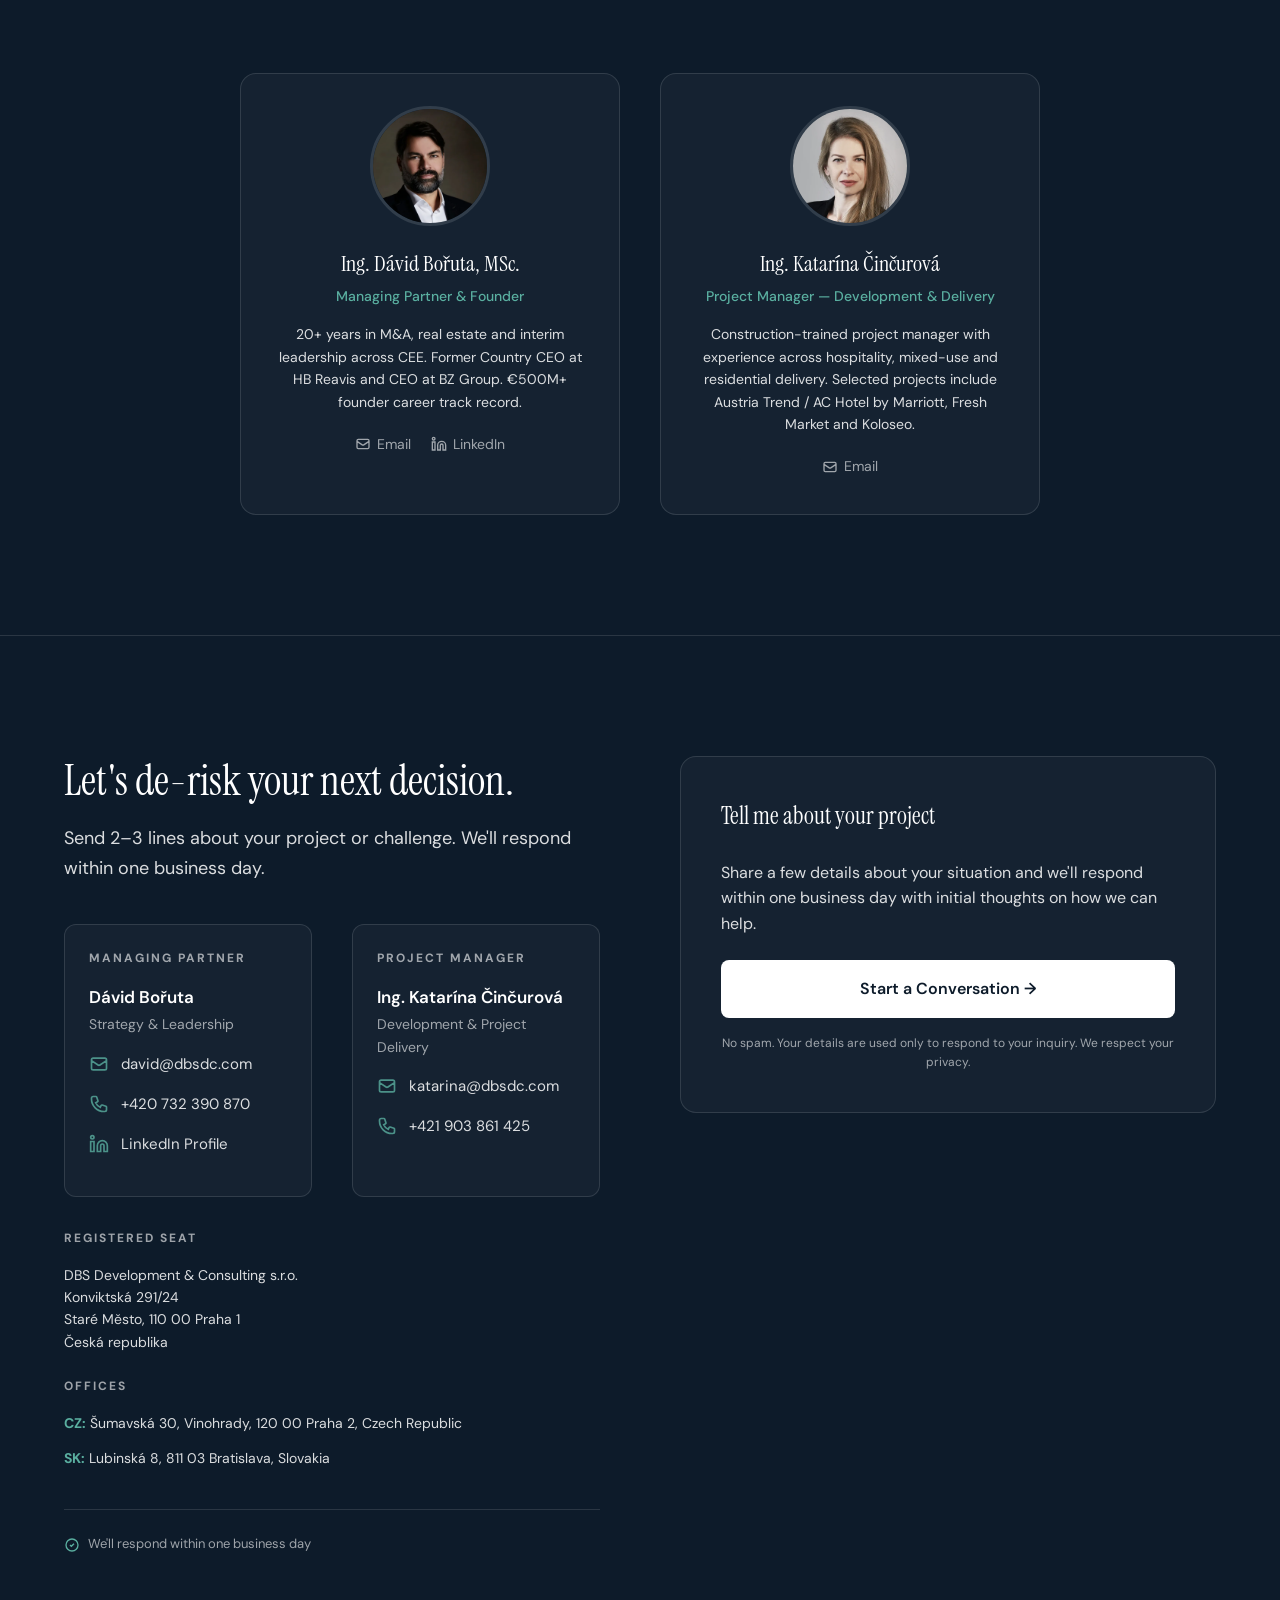
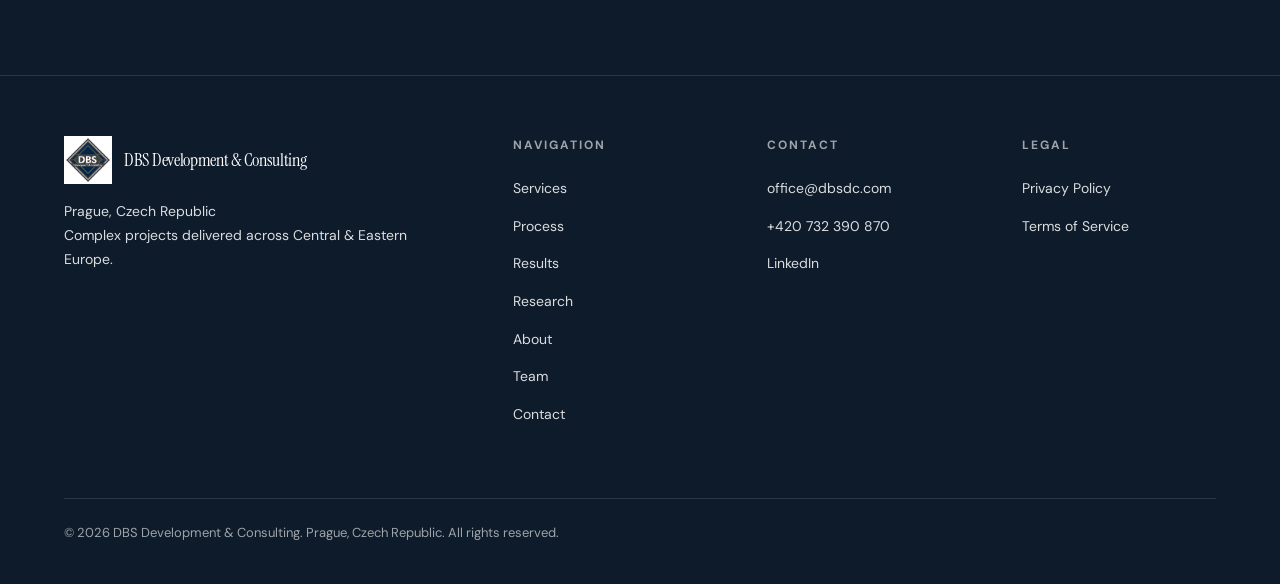
==== commit 4d201f0c: "Release 1.1: final review corrections (copy, mobile spacing, image integrity) - Copy: David team car" ====
--- a/index.html
+++ b/index.html
@@ -732,7 +732,7 @@
             <div class="container">
                 <div class="about-content">
                     <div class="about-photo">
-                        <img src="DavidBoruta_edited_FINAL_K4A9852_copy.jpg" alt="Dávid Bořuta - Managing Partner, DBS Development & Consulting" class="about-photo-img" loading="lazy" width="400" height="500">
+                        <img src="david-boruta-profile.webp" alt="Dávid Bořuta - Managing Partner, DBS Development & Consulting" class="about-photo-img" loading="lazy" width="400" height="500">
                     </div>
 
                     <div class="about-info">
@@ -811,8 +811,8 @@
 
                         <div class="education">
                             <h3>Education</h3>
-                            <p>Ing., Construction Economics and Management — Slovak University of Technology, Bratislava</p>
-                            <p>Doctoral studies, Construction Project Management — Slovak University of Technology</p>
+                            <p>Ing. in Construction Economics and Management — Slovak University of Technology in Bratislava</p>
+                            <p>Doctoral studies in Construction Project Management — Slovak University of Technology in Bratislava</p>
                             <p>Project-management studies and turnkey-construction practice in Germany</p>
                         </div>
                     </div>
@@ -831,9 +831,9 @@
                 <div class="team-grid">
                     <div class="team-card">
                         <img src="david-boruta.webp" alt="Ing. Dávid Bořuta MSc., Managing Partner at DBS Development & Consulting" class="team-photo" loading="lazy" decoding="async" width="120" height="120">
-                        <h3>Ing. Dávid Bořuta MSc.</h3>
-                        <p class="team-role">Managing Partner</p>
-                        <p class="team-bio">20+ years in M&A, real estate, and interim leadership across CEE. Former Country CEO at HB Reavis and CEO at BZ Group. €500M+ career transaction track record.</p>
+                        <h3>Ing. Dávid Bořuta, MSc.</h3>
+                        <p class="team-role">Managing Partner & Founder</p>
+                        <p class="team-bio">20+ years in M&A, real estate and interim leadership across CEE. Former Country CEO at HB Reavis and CEO at BZ Group. €500M+ founder career track record.</p>
                         <div>
                             <a href="mailto:david@dbsdc.com" class="team-contact-link">
                                 <svg viewBox="0 0 24 24" fill="none" stroke="currentColor" stroke-width="2"><path d="M3 8l7.89 5.26a2 2 0 002.22 0L21 8M5 19h14a2 2 0 002-2V7a2 2 0 00-2-2H5a2 2 0 00-2 2v10a2 2 0 002 2z"/></svg>
--- a/styles.css
+++ b/styles.css
@@ -1655,6 +1655,11 @@
                 --section-spacing: 80px;
             }
 
+            .about-content--compact {
+                margin-top: 64px;
+                padding-top: 64px;
+            }
+
             header {
                 padding: 12px 0;
             }
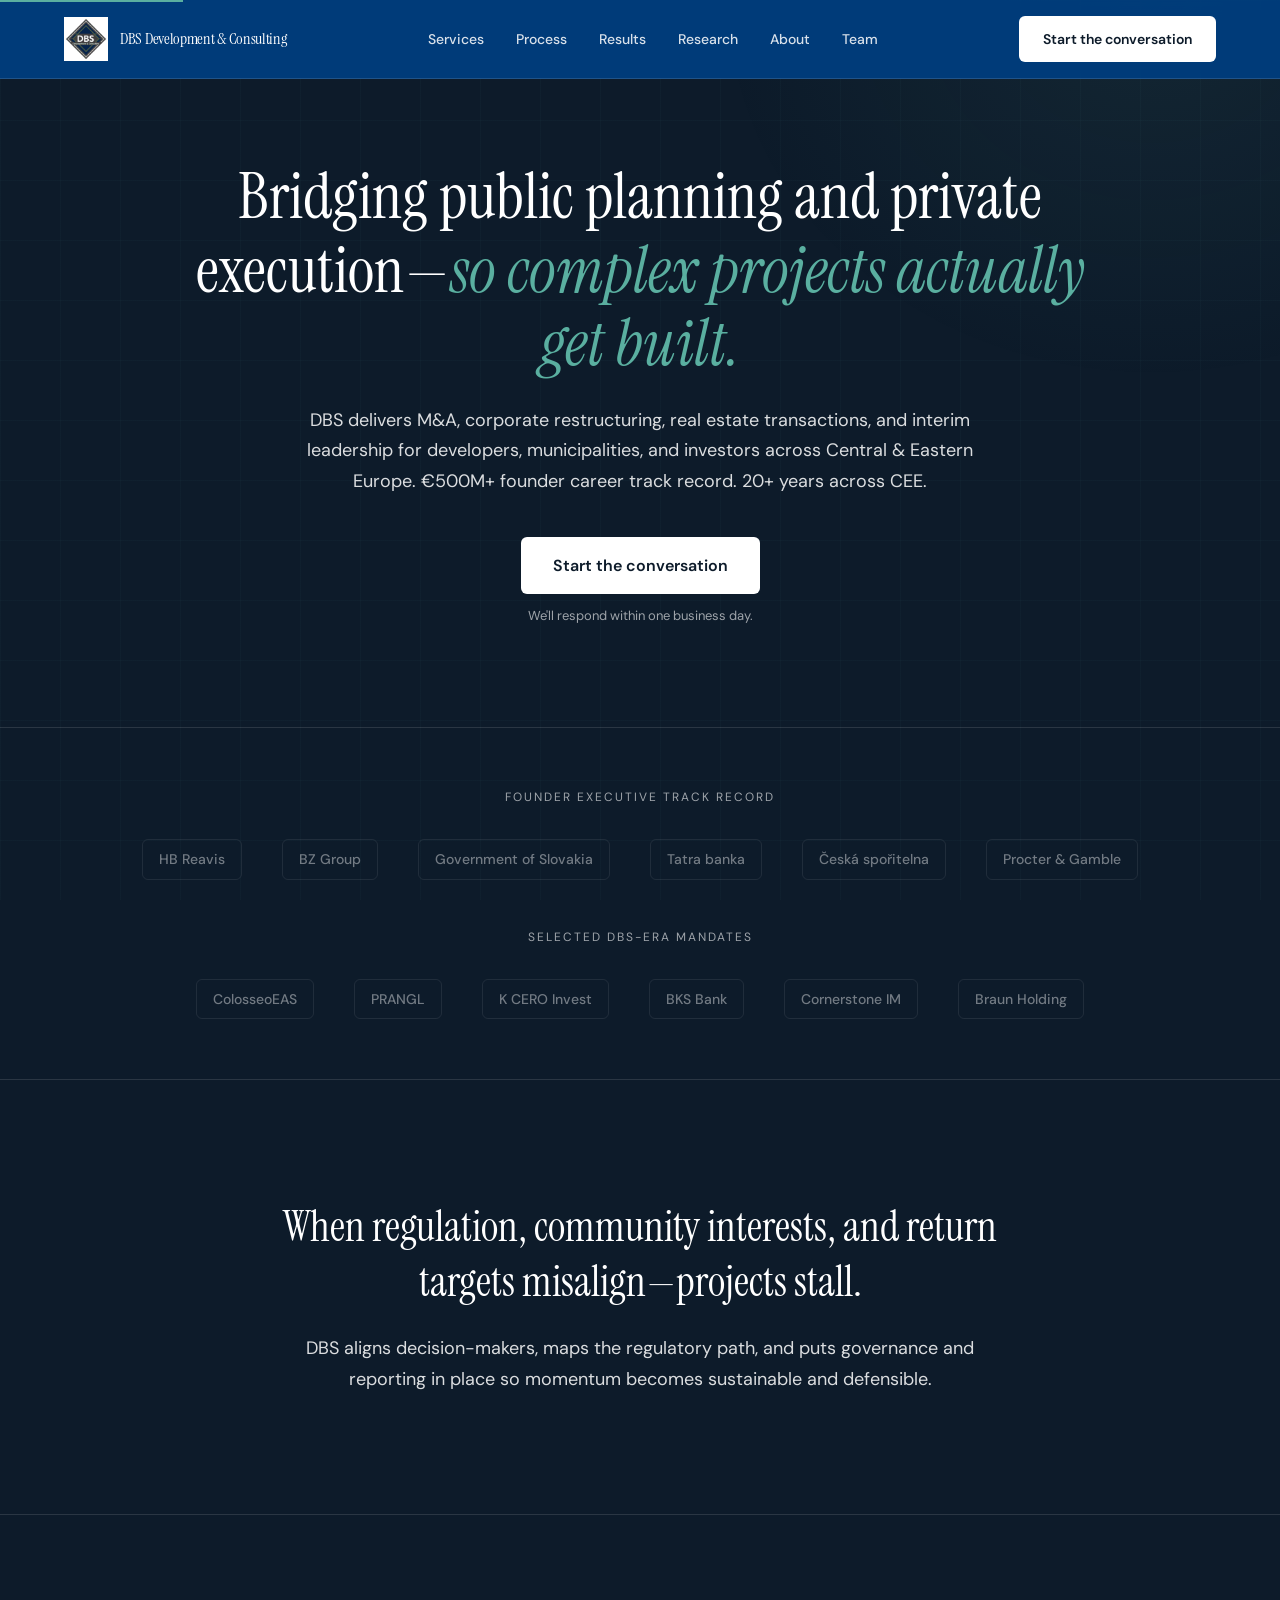
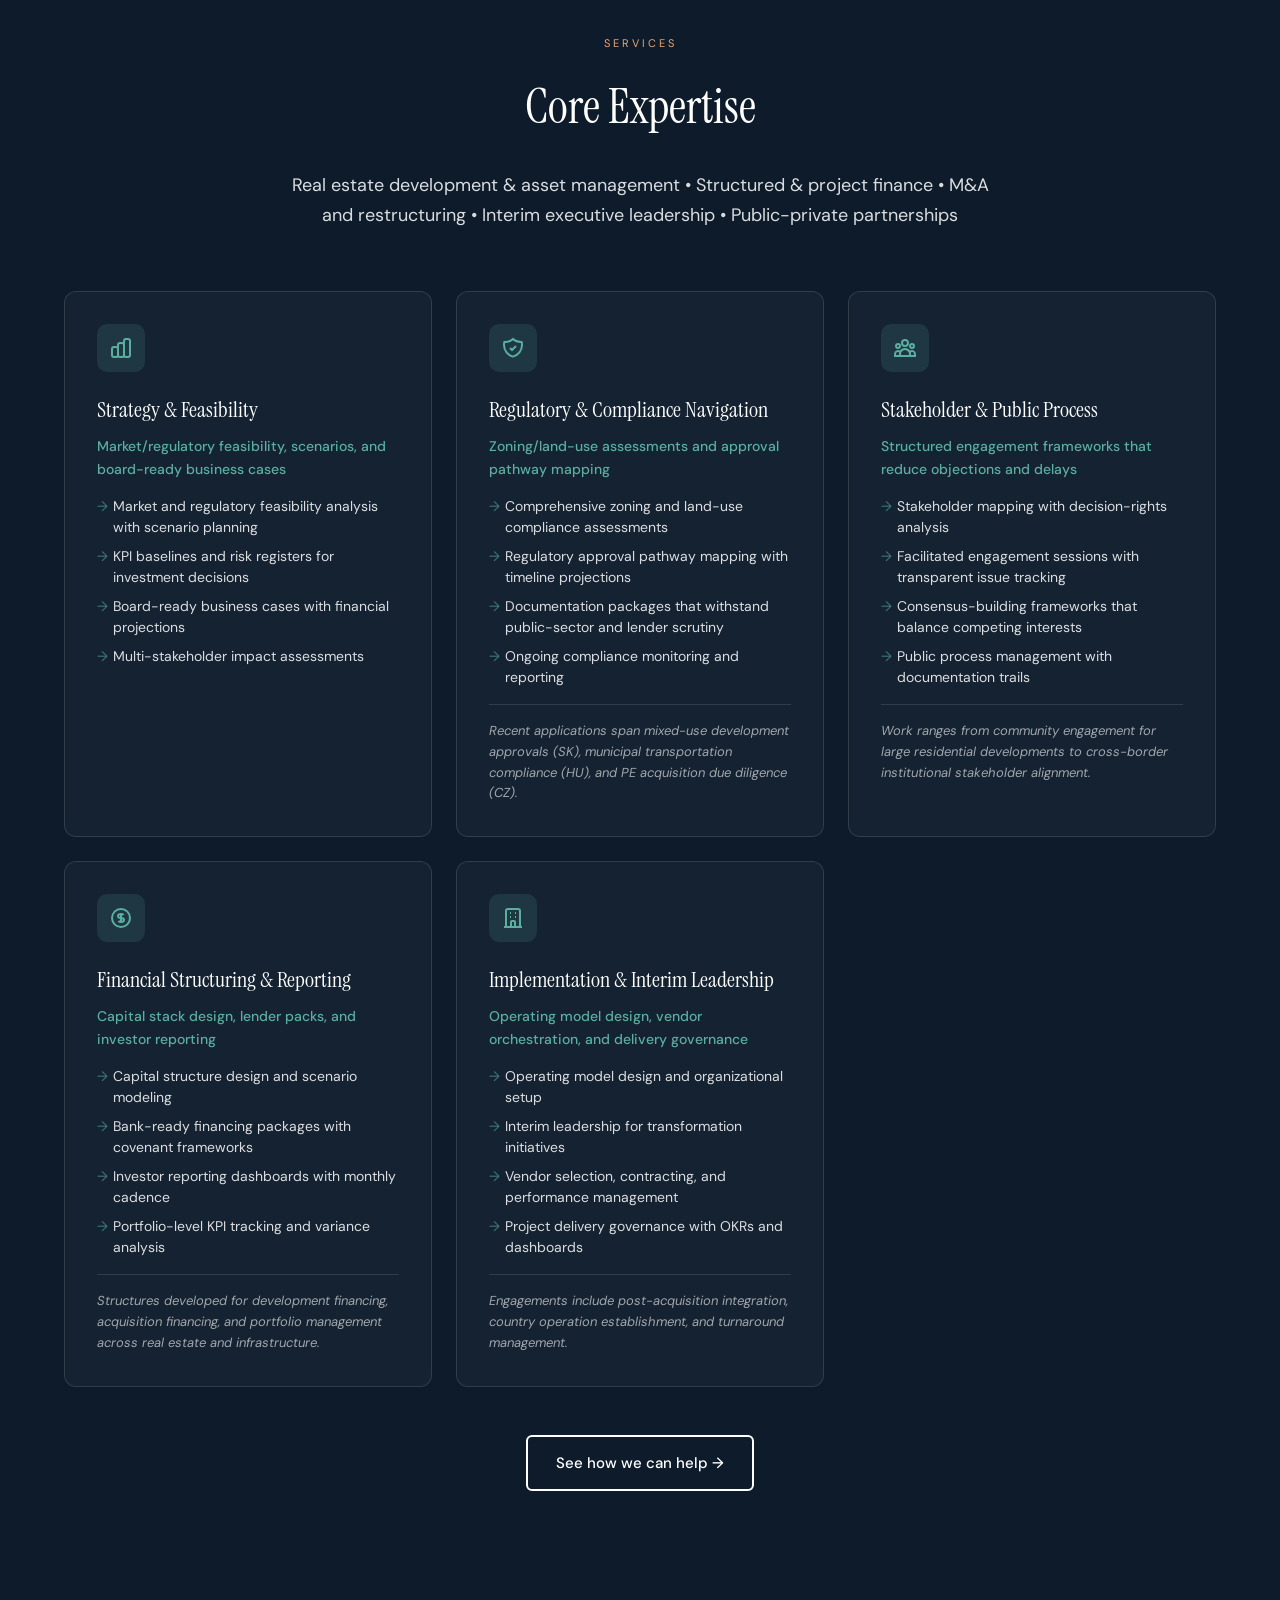
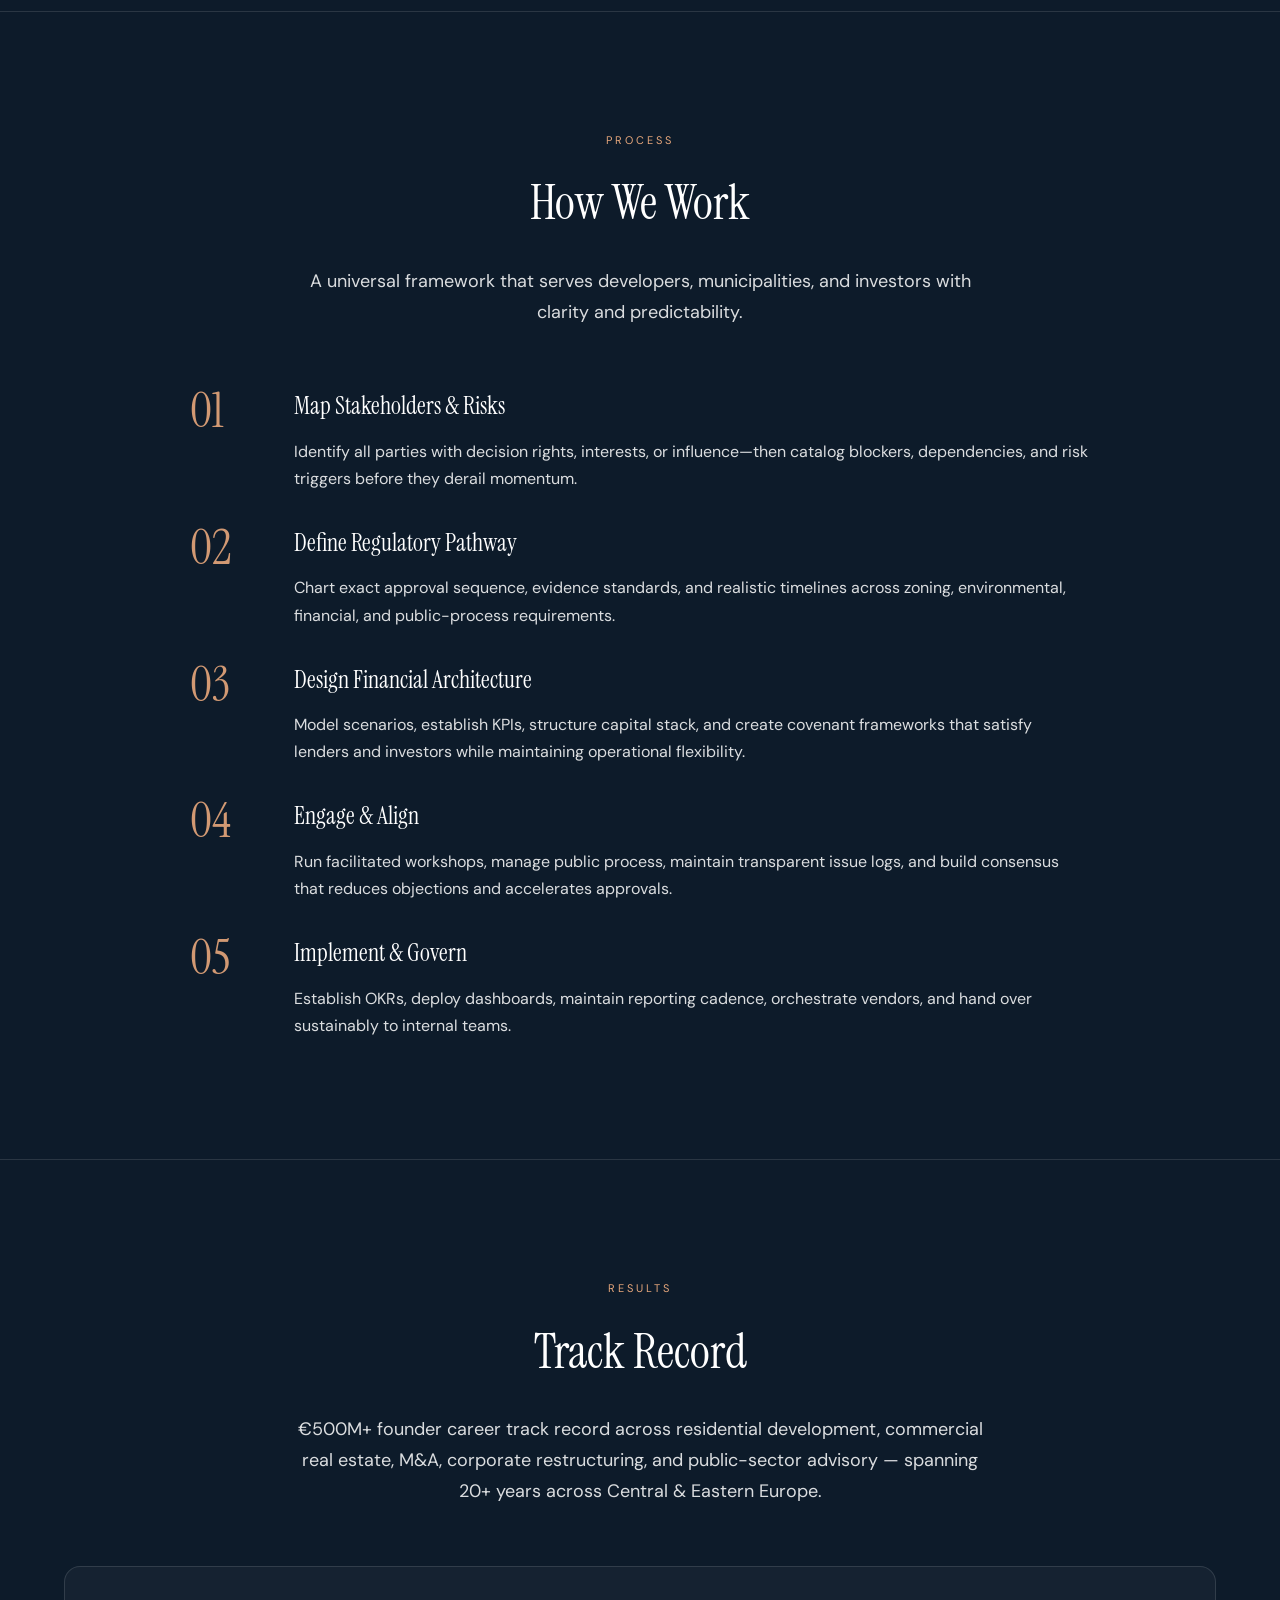
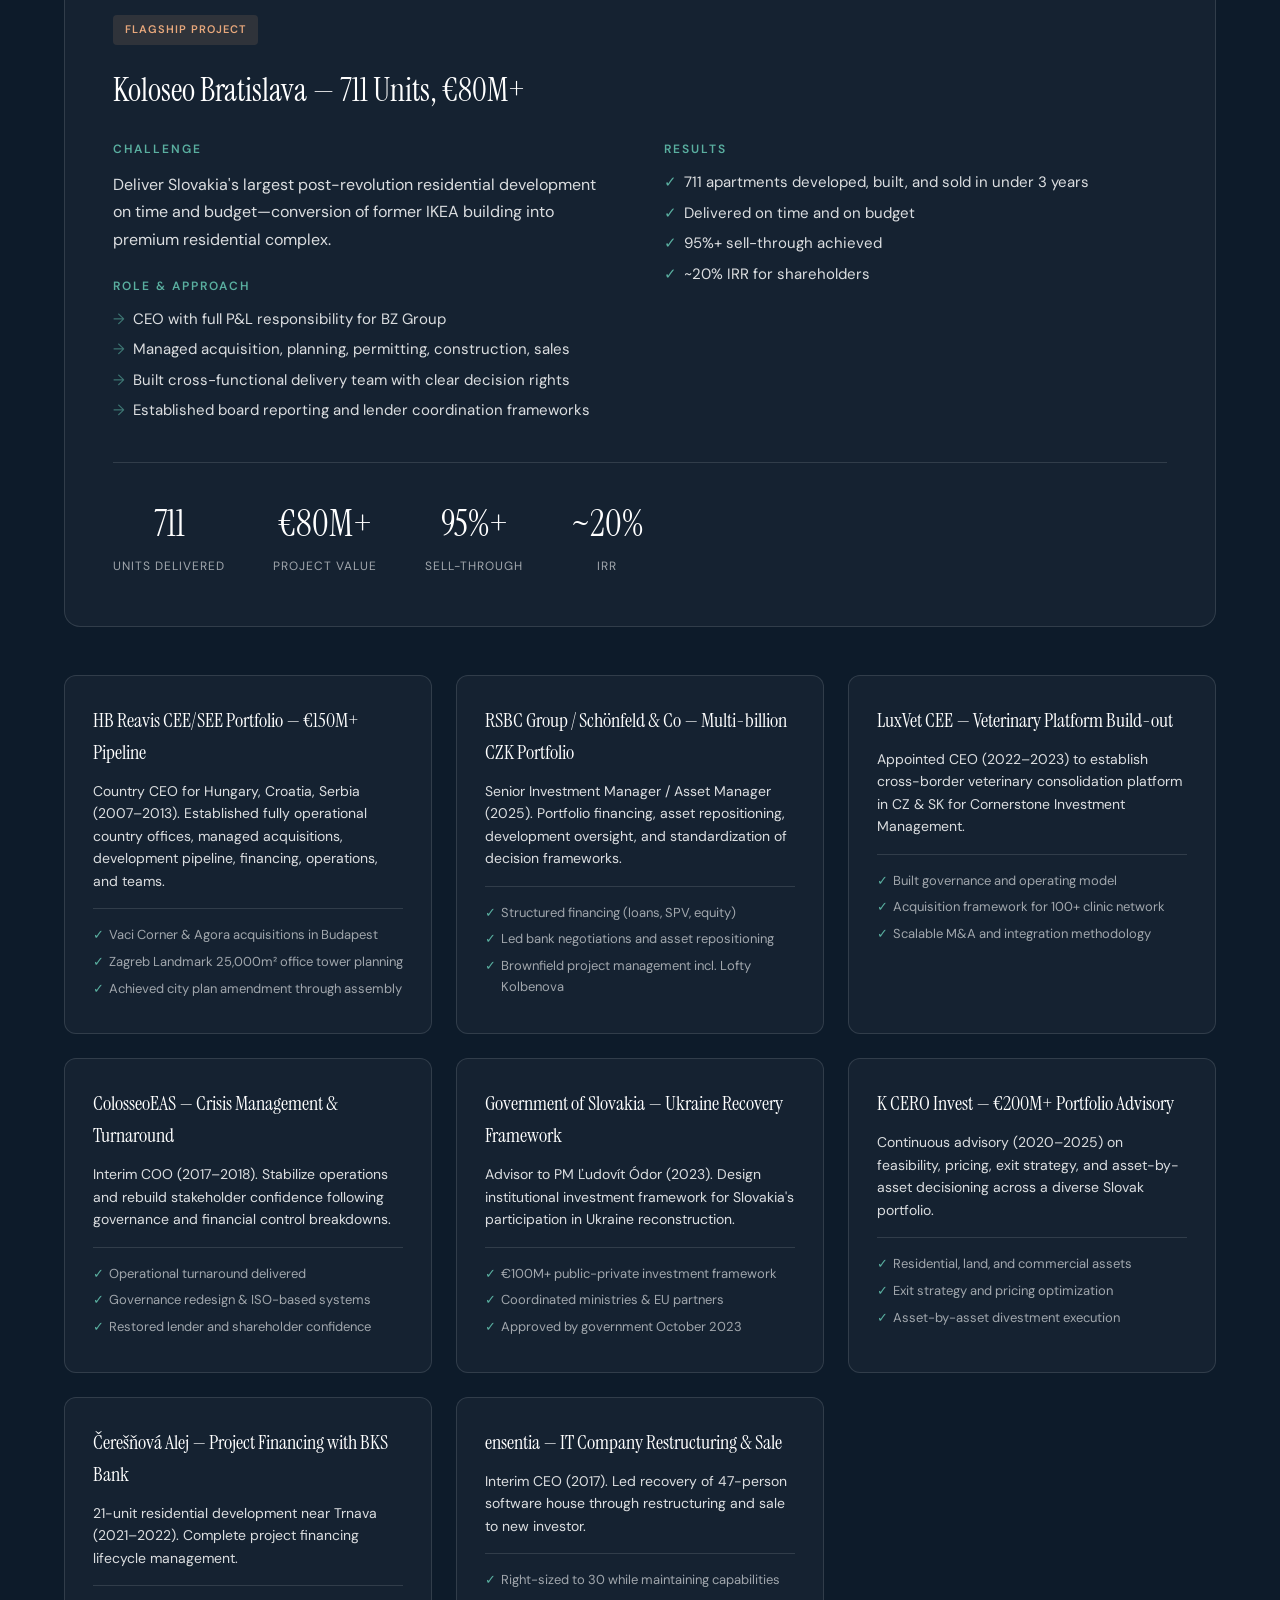
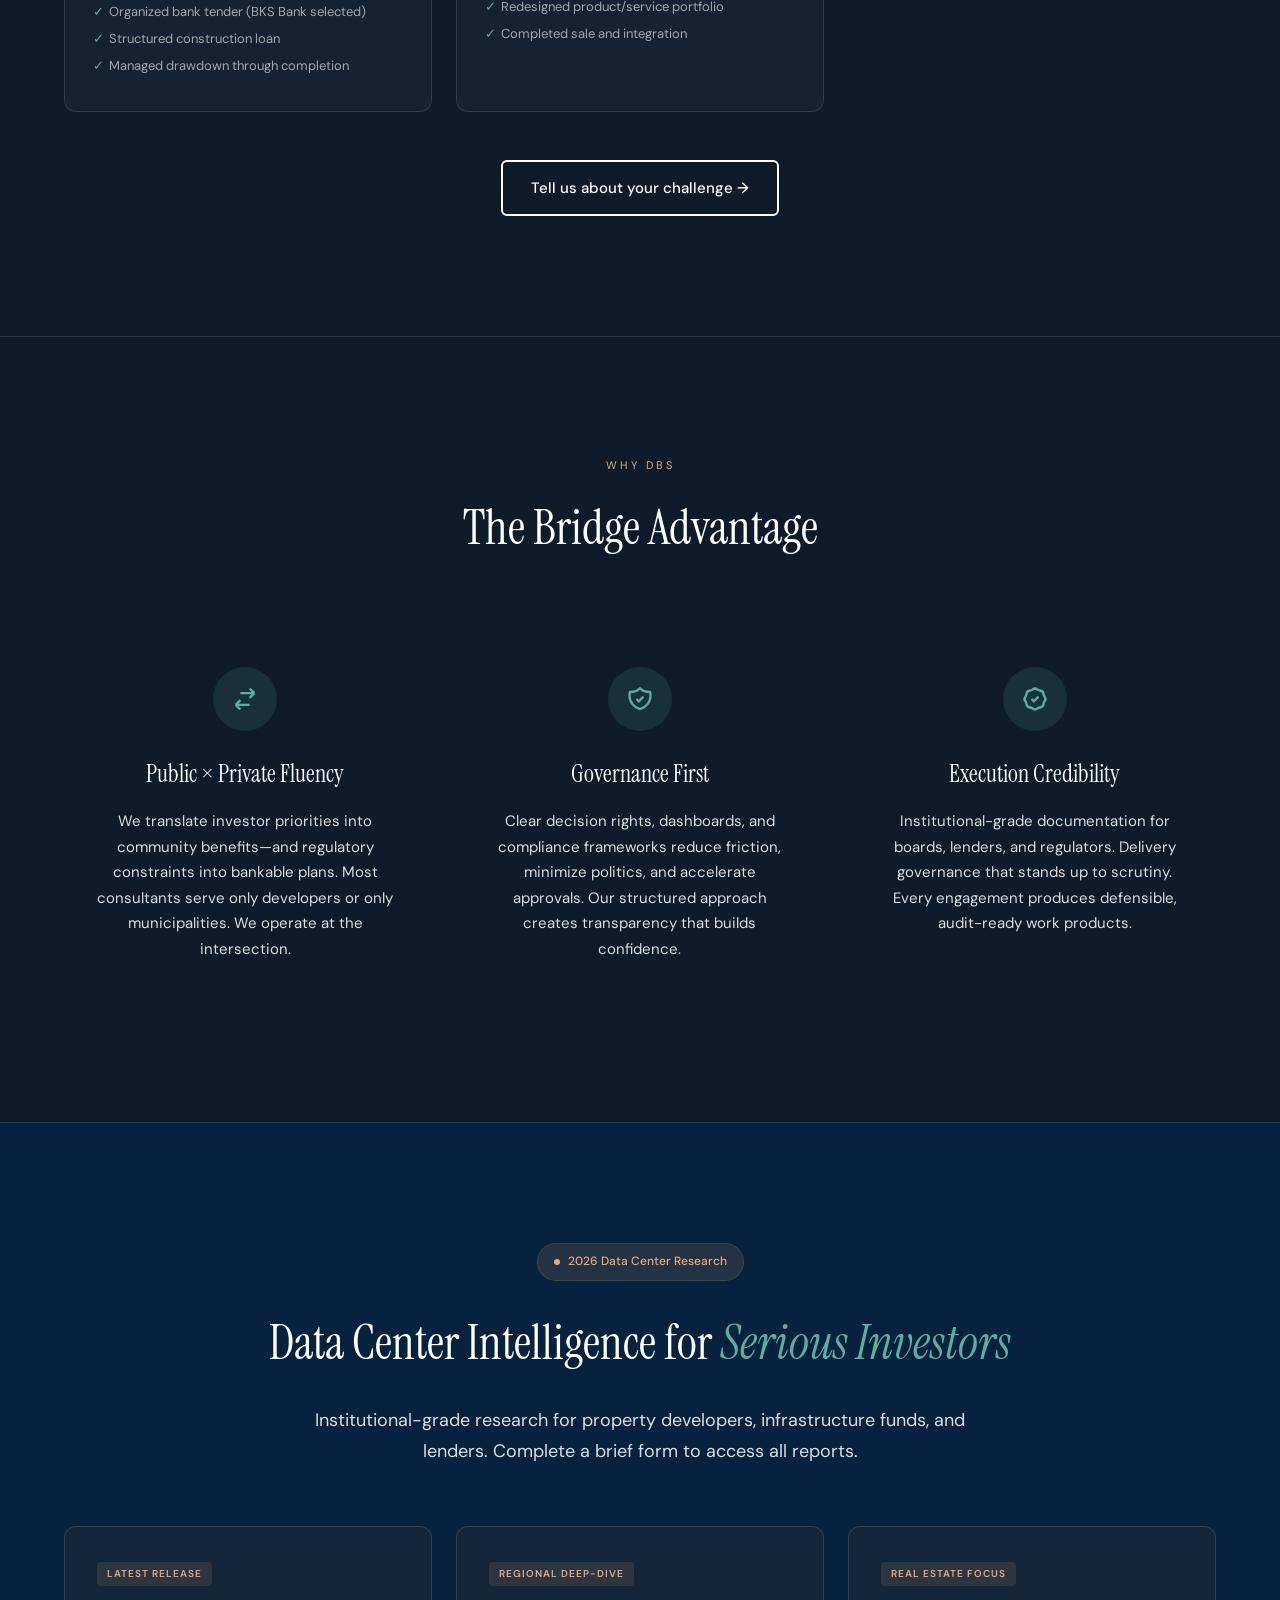
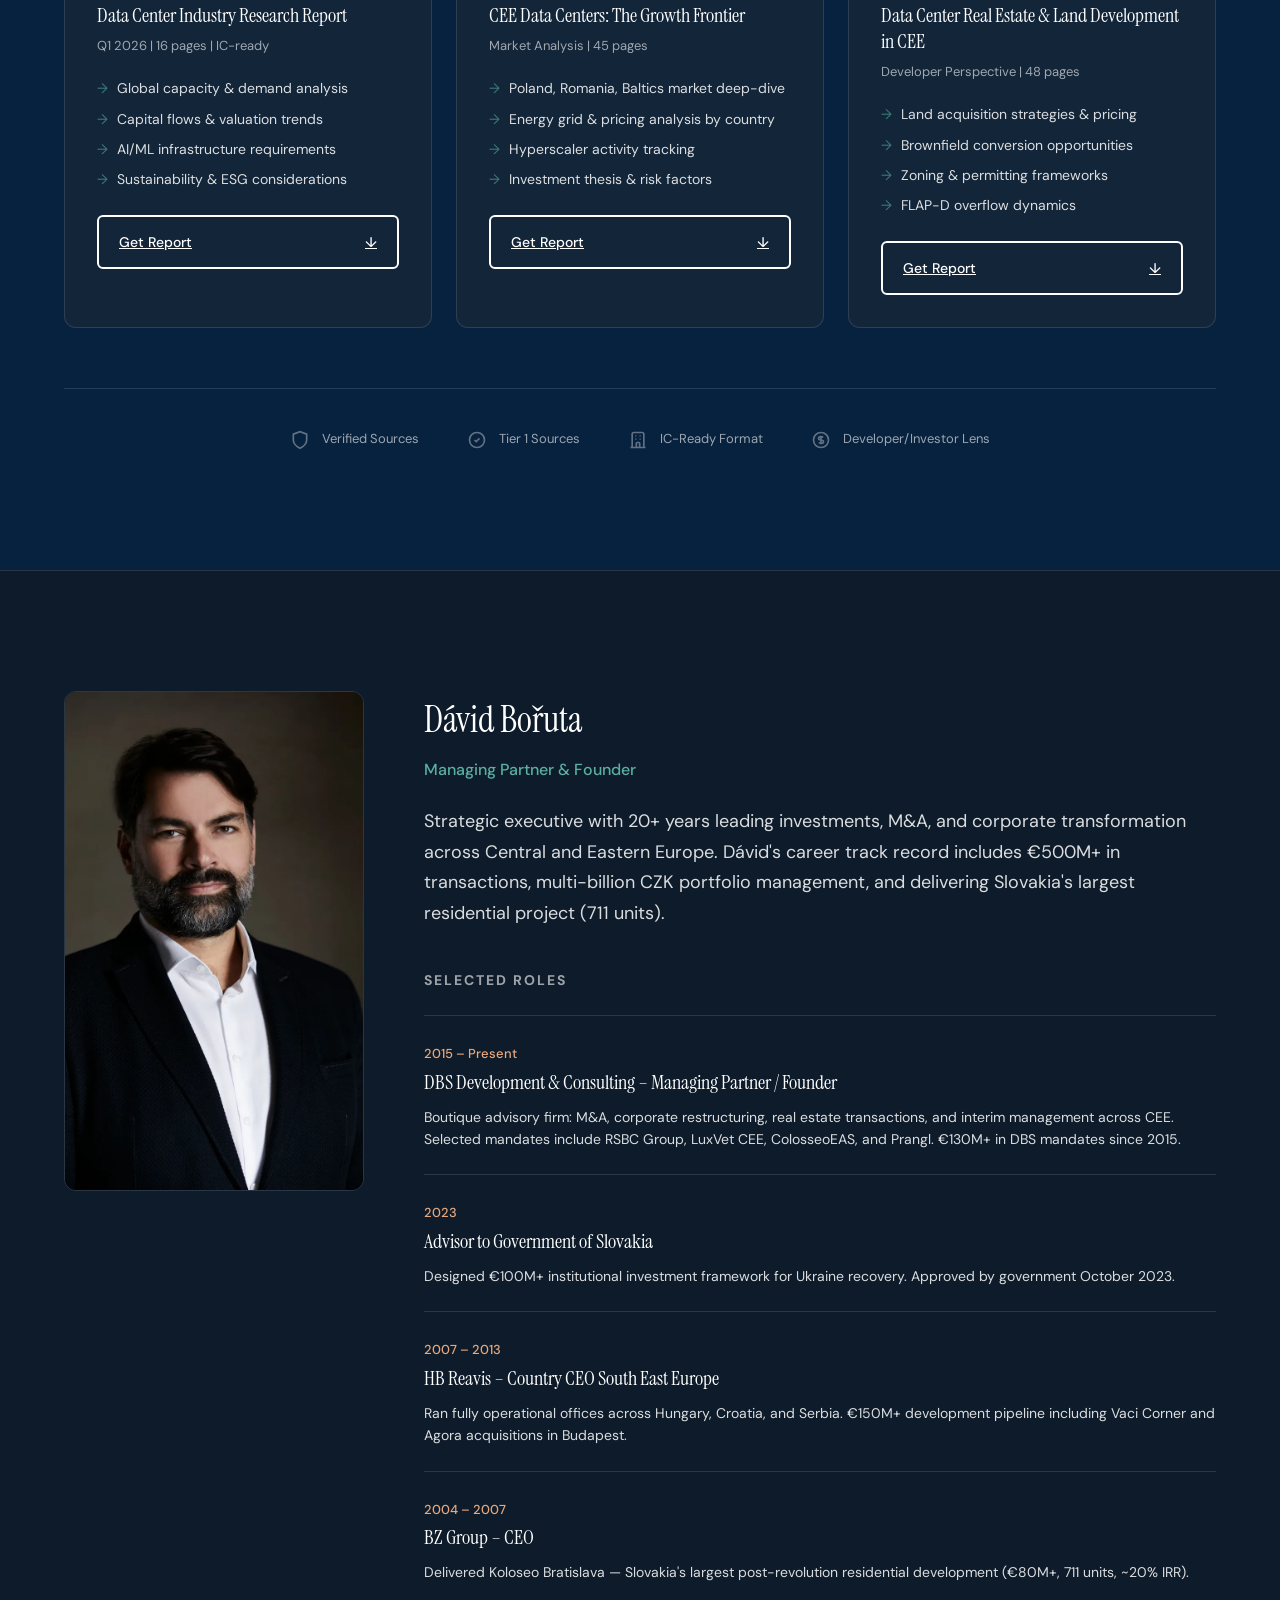
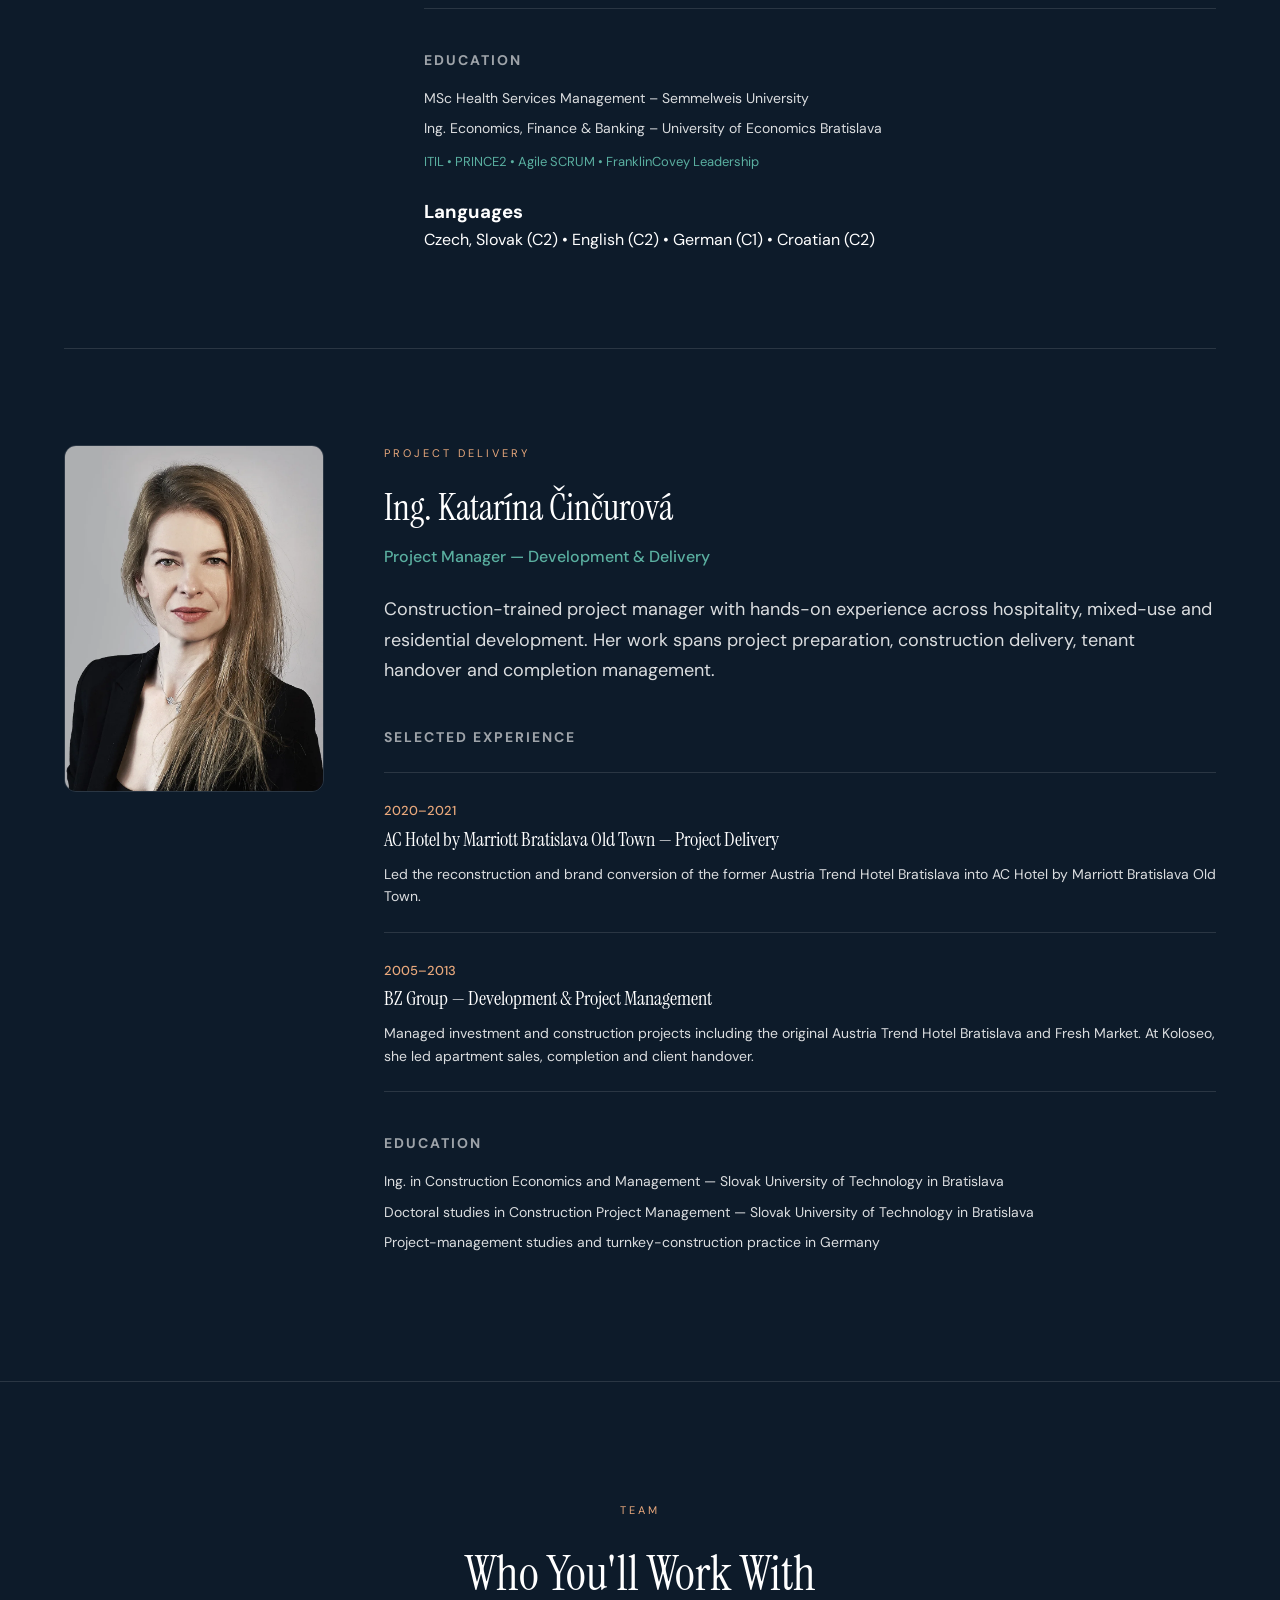
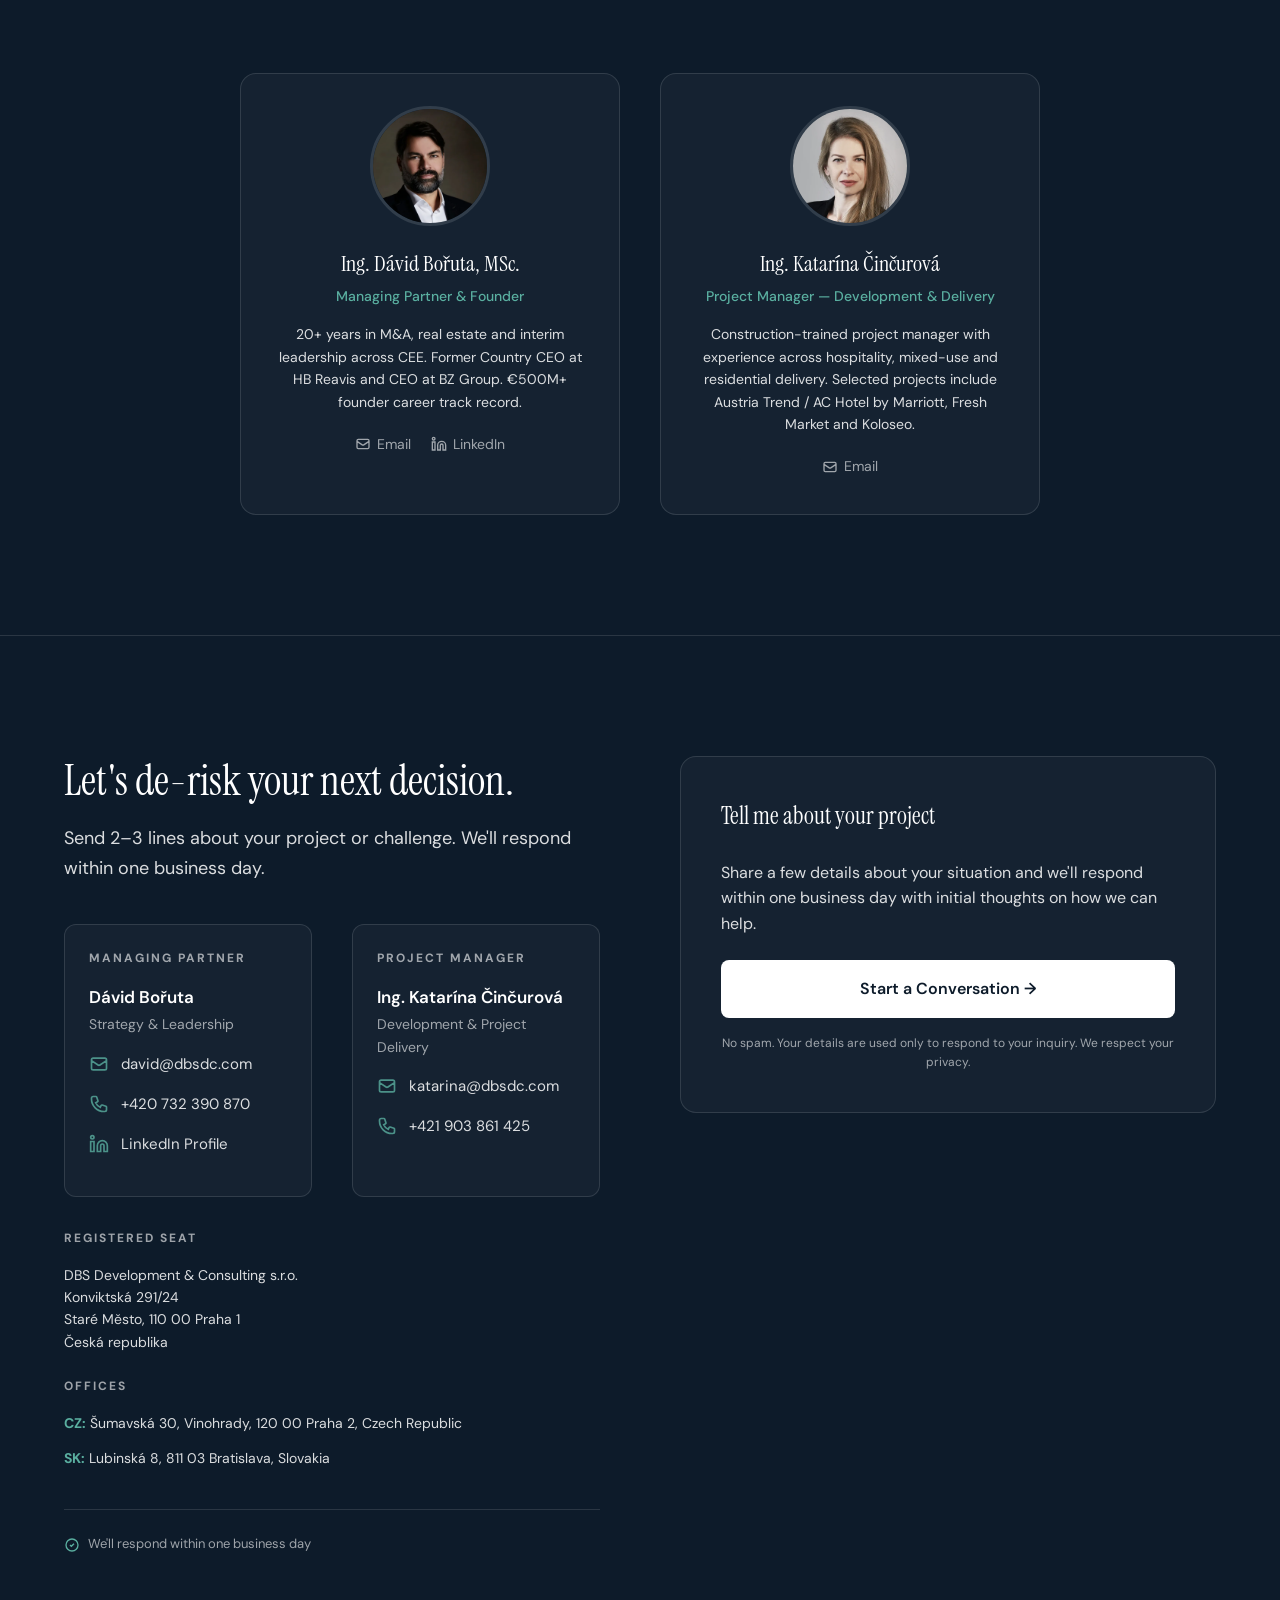
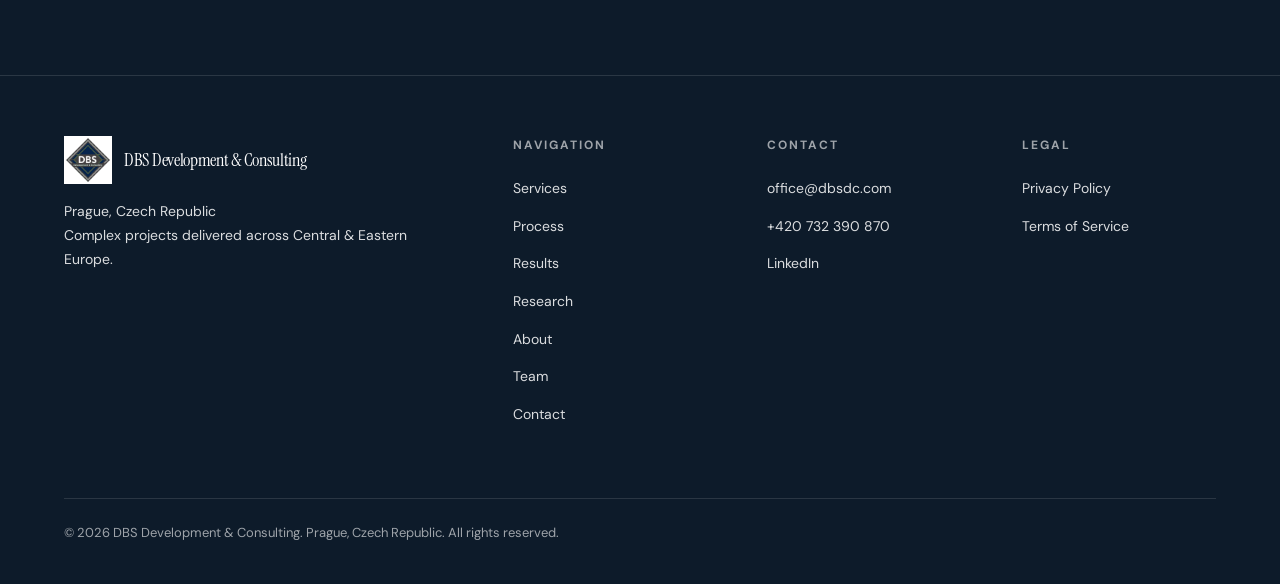
==== commit 58b2b24d: "Release 1.1: optimize logo asset and align profile metadata - vector-logo-DBS-review1.png: resized 2" ====
--- a/index.html
+++ b/index.html
@@ -42,7 +42,7 @@
         "founder": {
             "@type": "Person",
             "name": "Dávid Bořuta",
-            "jobTitle": "Managing Partner",
+            "jobTitle": "Managing Partner & Founder",
             "url": "https://www.linkedin.com/in/davidsboruta",
             "knowsLanguage": ["cs", "sk", "en", "de", "hr"]
         },
@@ -732,7 +732,7 @@
             <div class="container">
                 <div class="about-content">
                     <div class="about-photo">
-                        <img src="david-boruta-profile.webp" alt="Dávid Bořuta - Managing Partner, DBS Development & Consulting" class="about-photo-img" loading="lazy" width="400" height="500">
+                        <img src="david-boruta-profile.webp" alt="Dávid Bořuta, Managing Partner & Founder at DBS Development & Consulting" class="about-photo-img" loading="lazy" width="400" height="500">
                     </div>
 
                     <div class="about-info">
@@ -830,7 +830,7 @@
 
                 <div class="team-grid">
                     <div class="team-card">
-                        <img src="david-boruta.webp" alt="Ing. Dávid Bořuta MSc., Managing Partner at DBS Development & Consulting" class="team-photo" loading="lazy" decoding="async" width="120" height="120">
+                        <img src="david-boruta.webp" alt="Ing. Dávid Bořuta, MSc., Managing Partner & Founder at DBS Development & Consulting" class="team-photo" loading="lazy" decoding="async" width="120" height="120">
                         <h3>Ing. Dávid Bořuta, MSc.</h3>
                         <p class="team-role">Managing Partner & Founder</p>
                         <p class="team-bio">20+ years in M&A, real estate and interim leadership across CEE. Former Country CEO at HB Reavis and CEO at BZ Group. €500M+ founder career track record.</p>
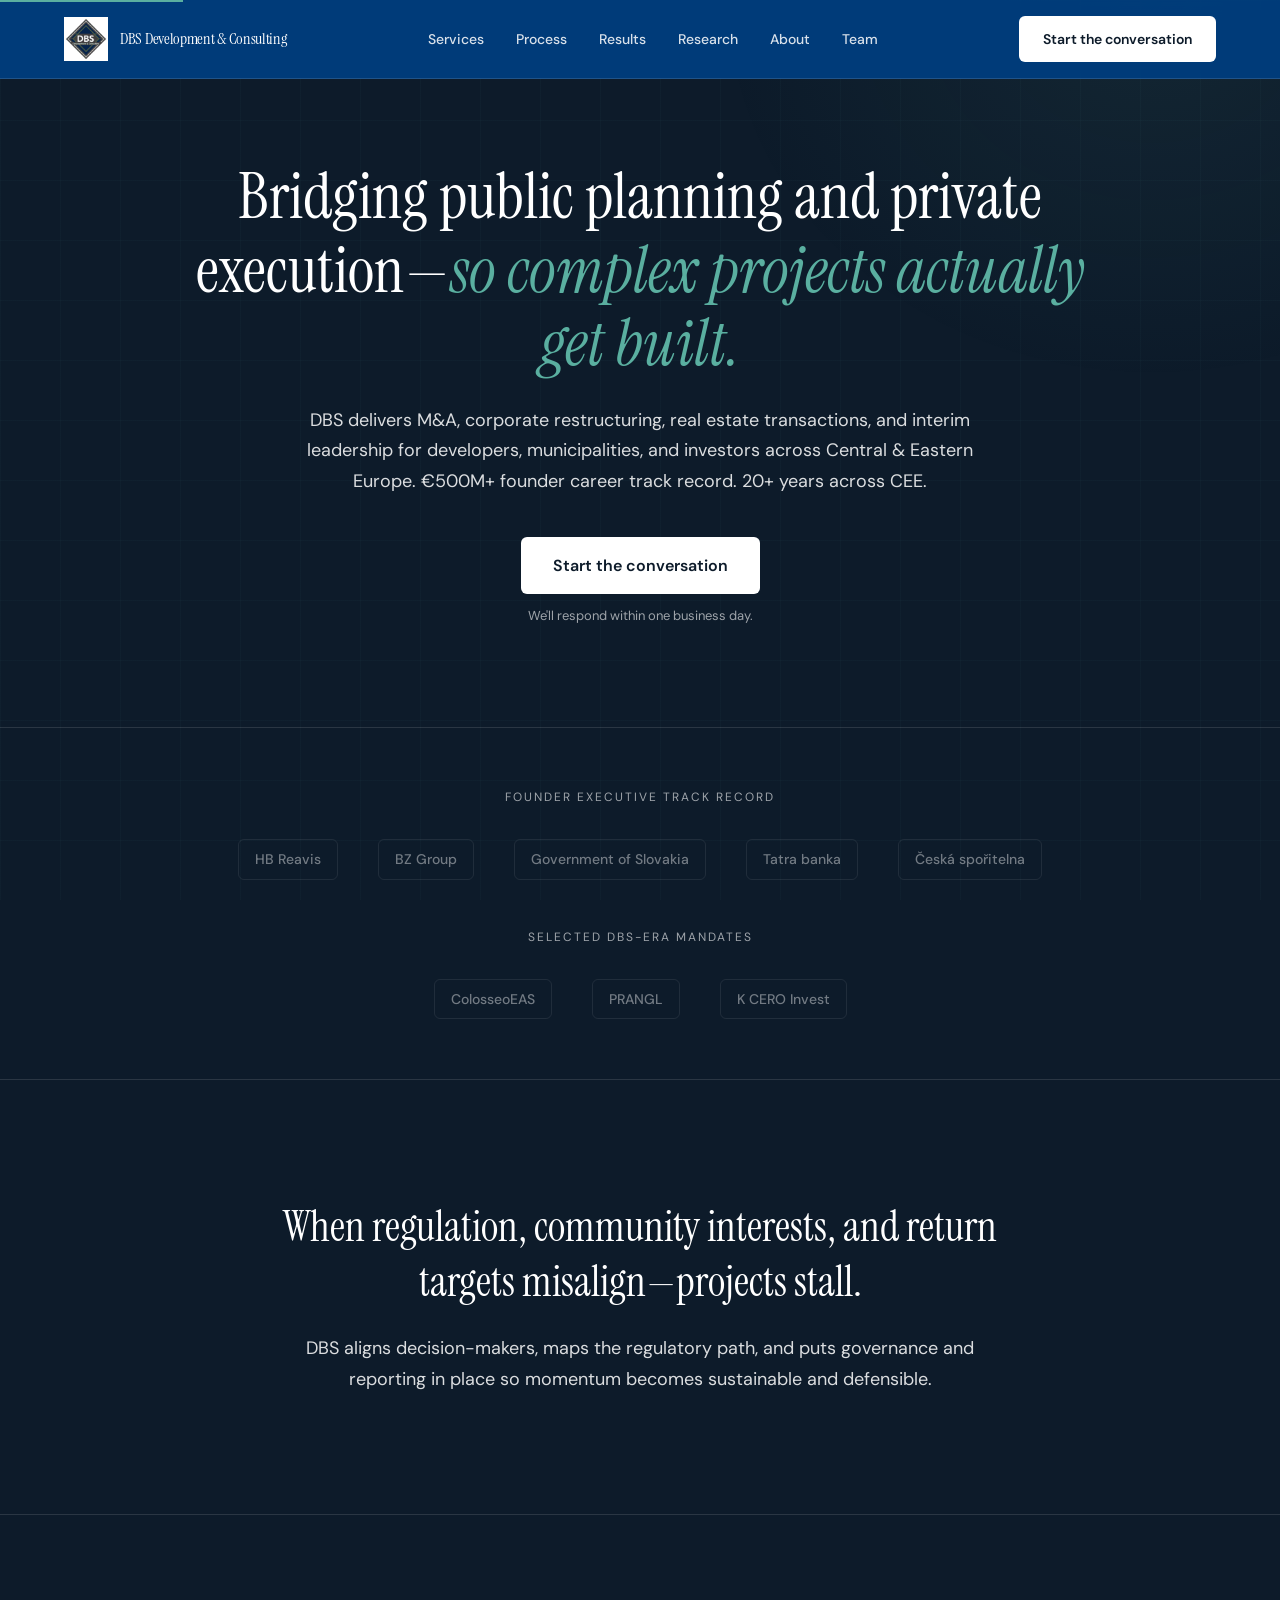
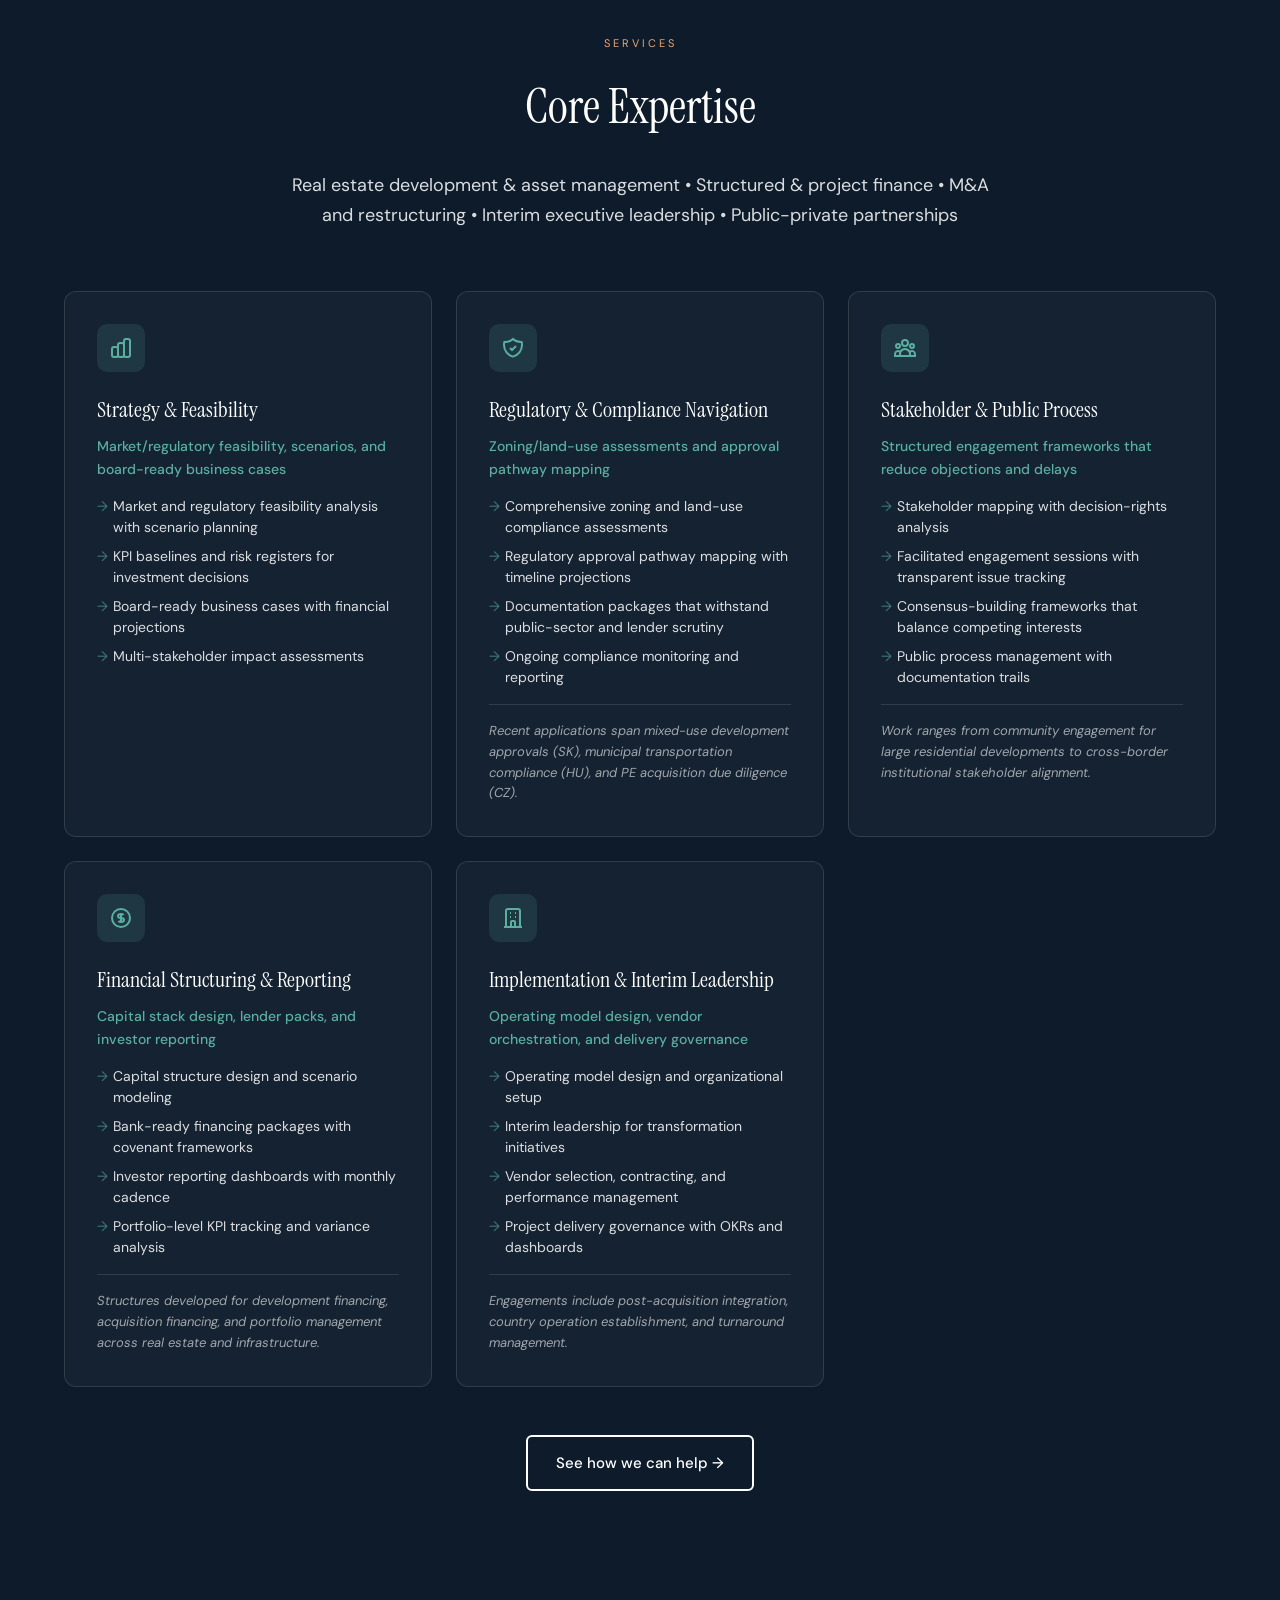
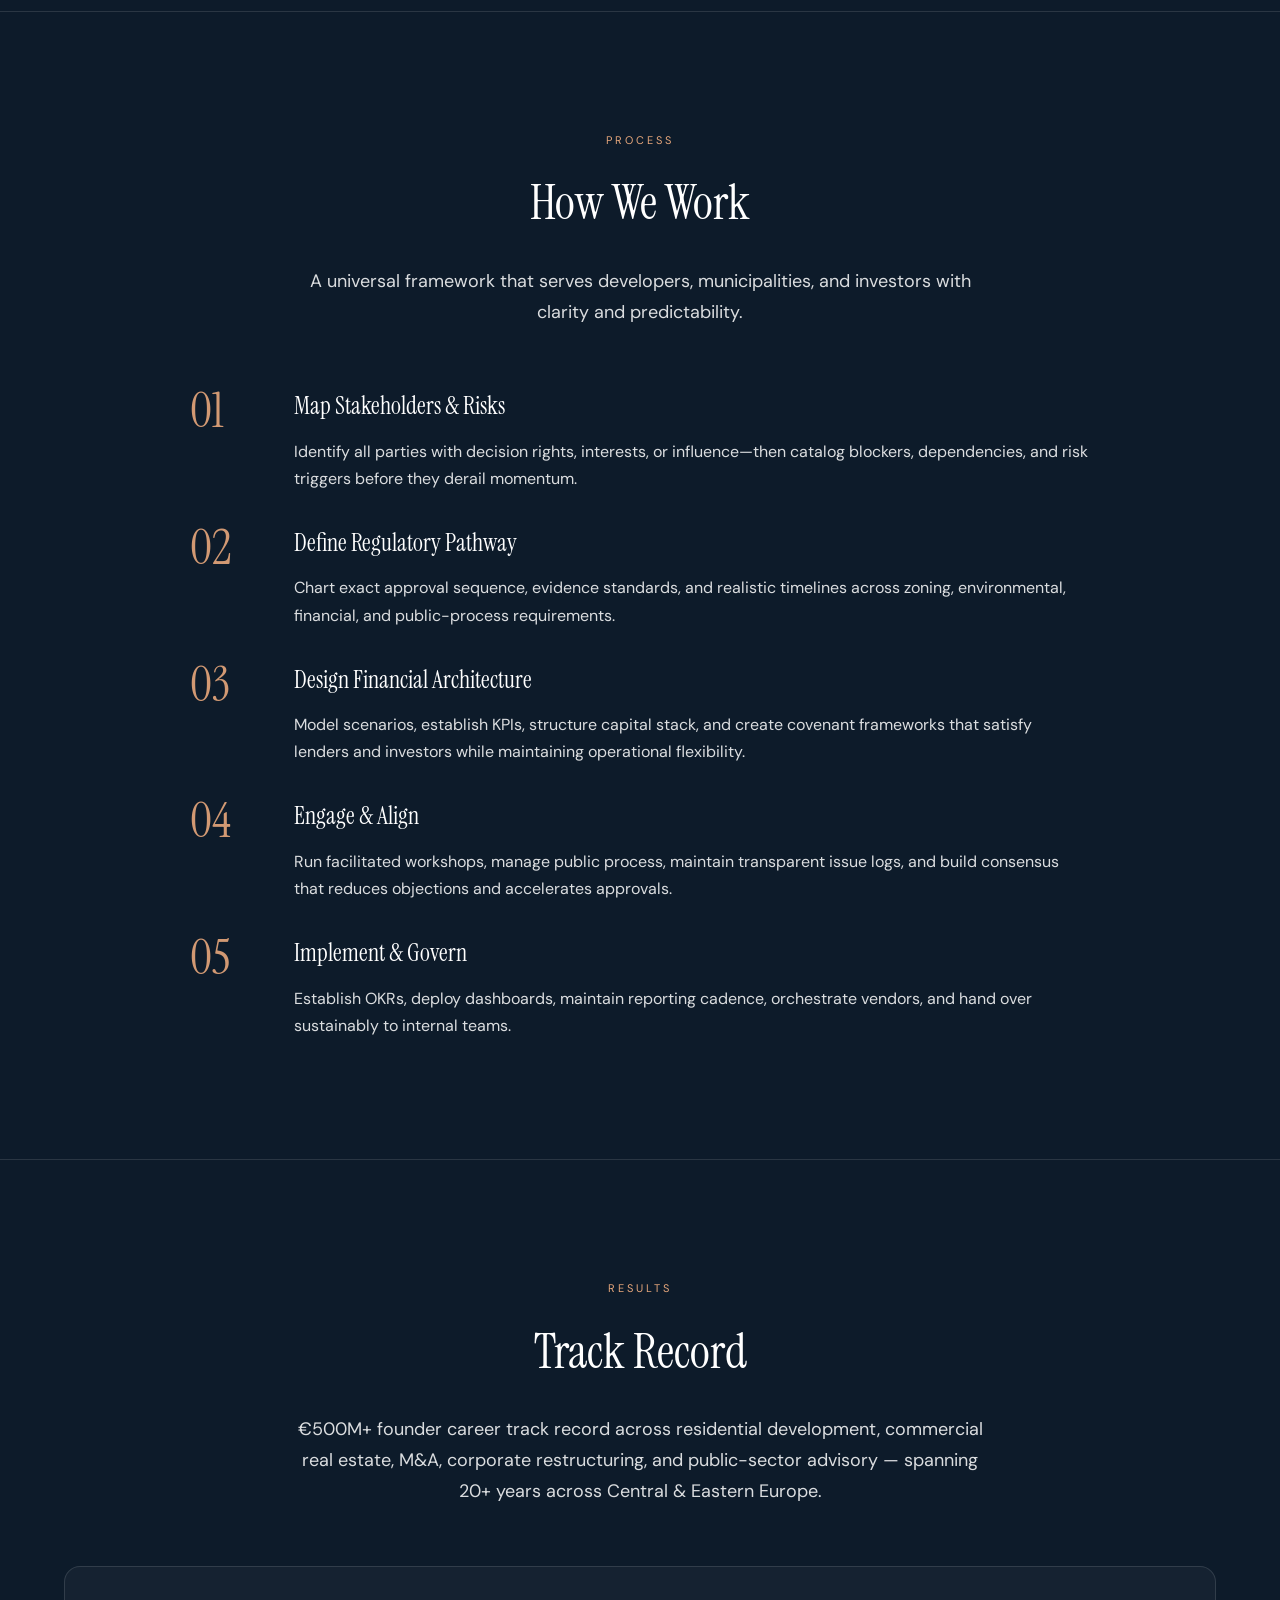
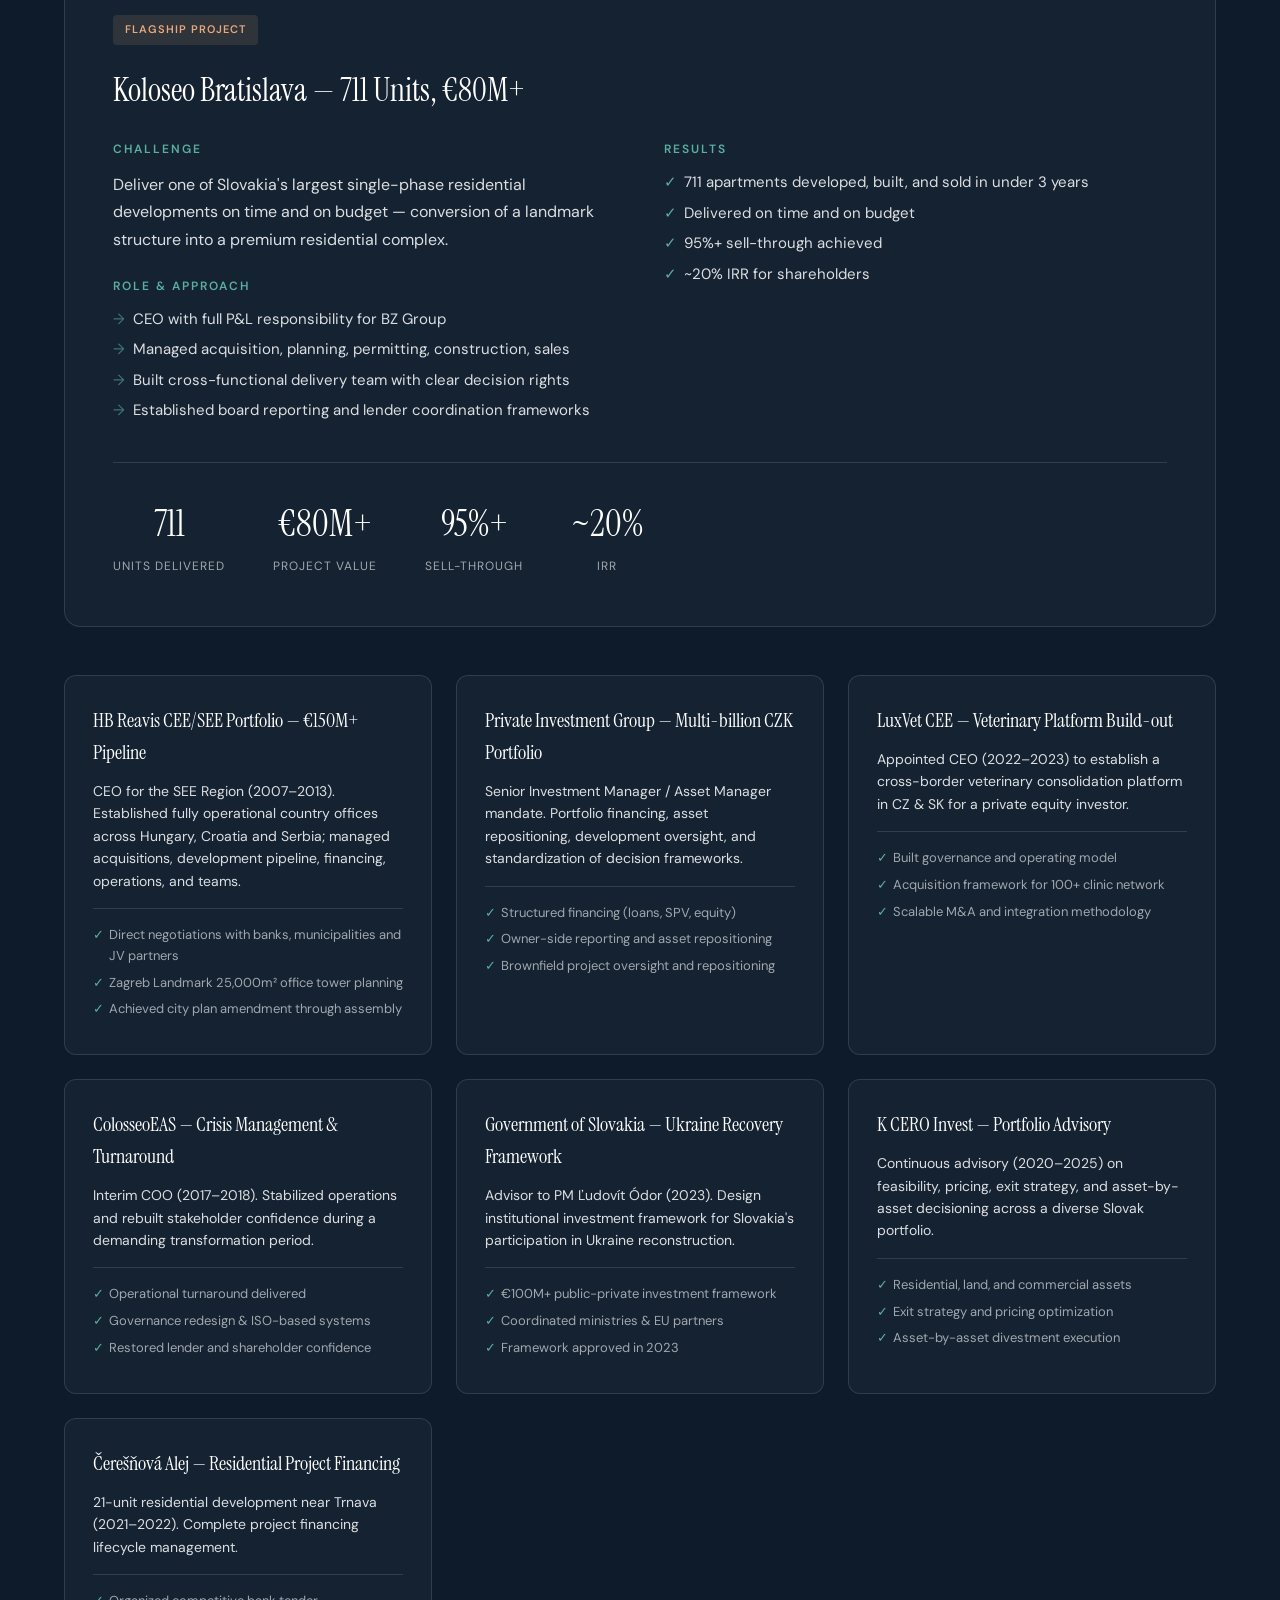
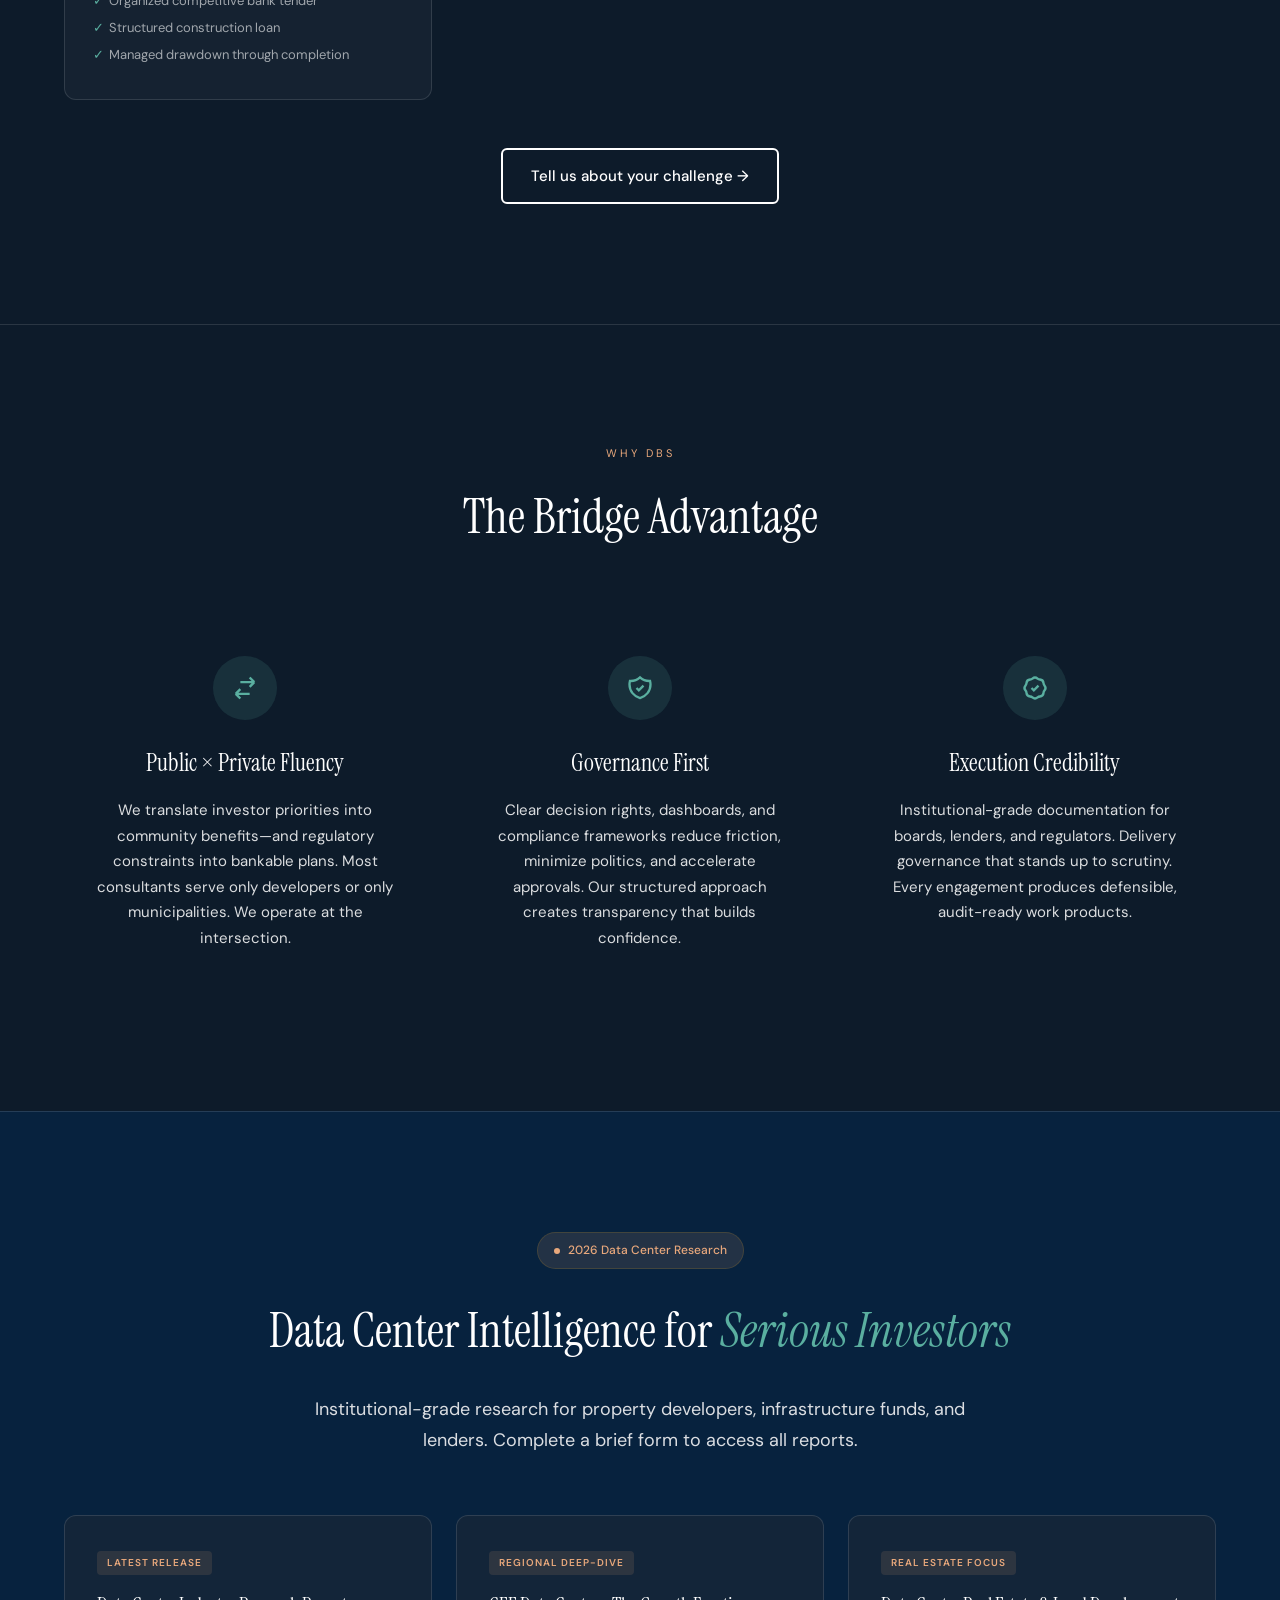
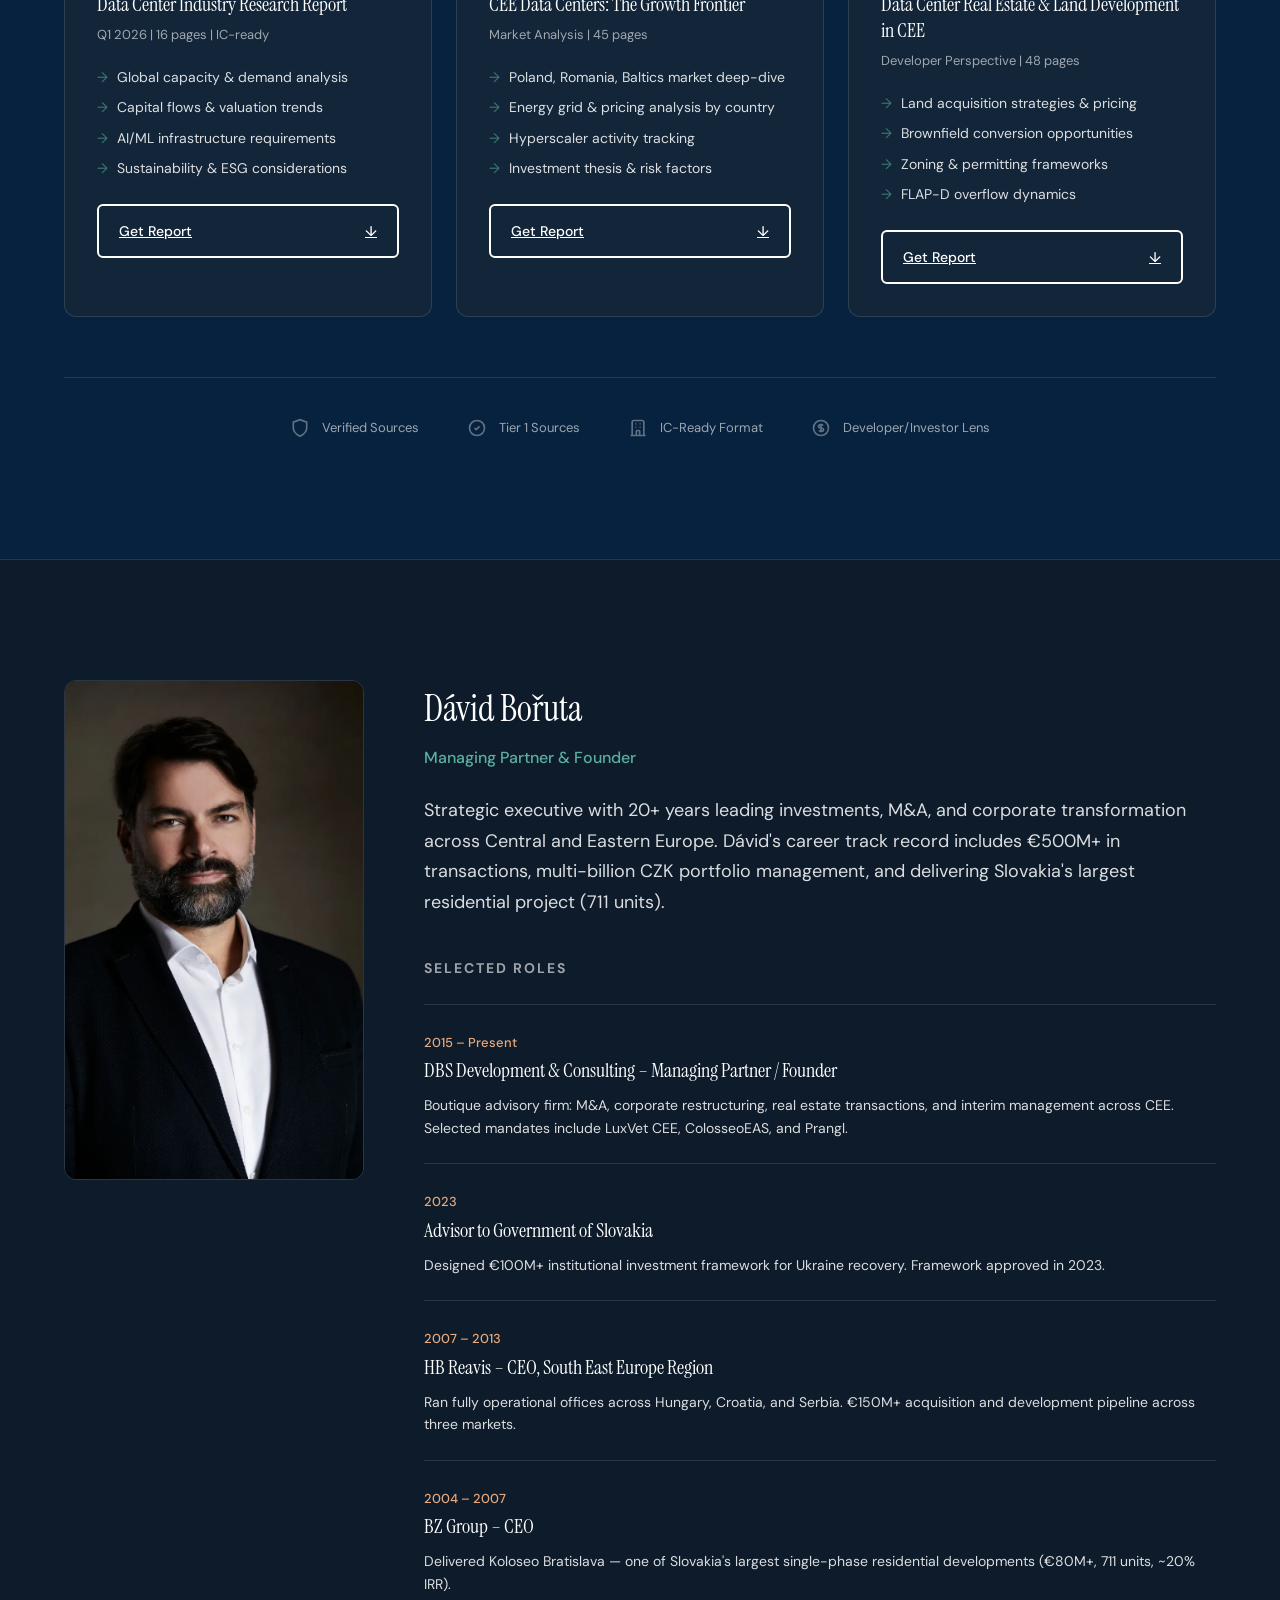
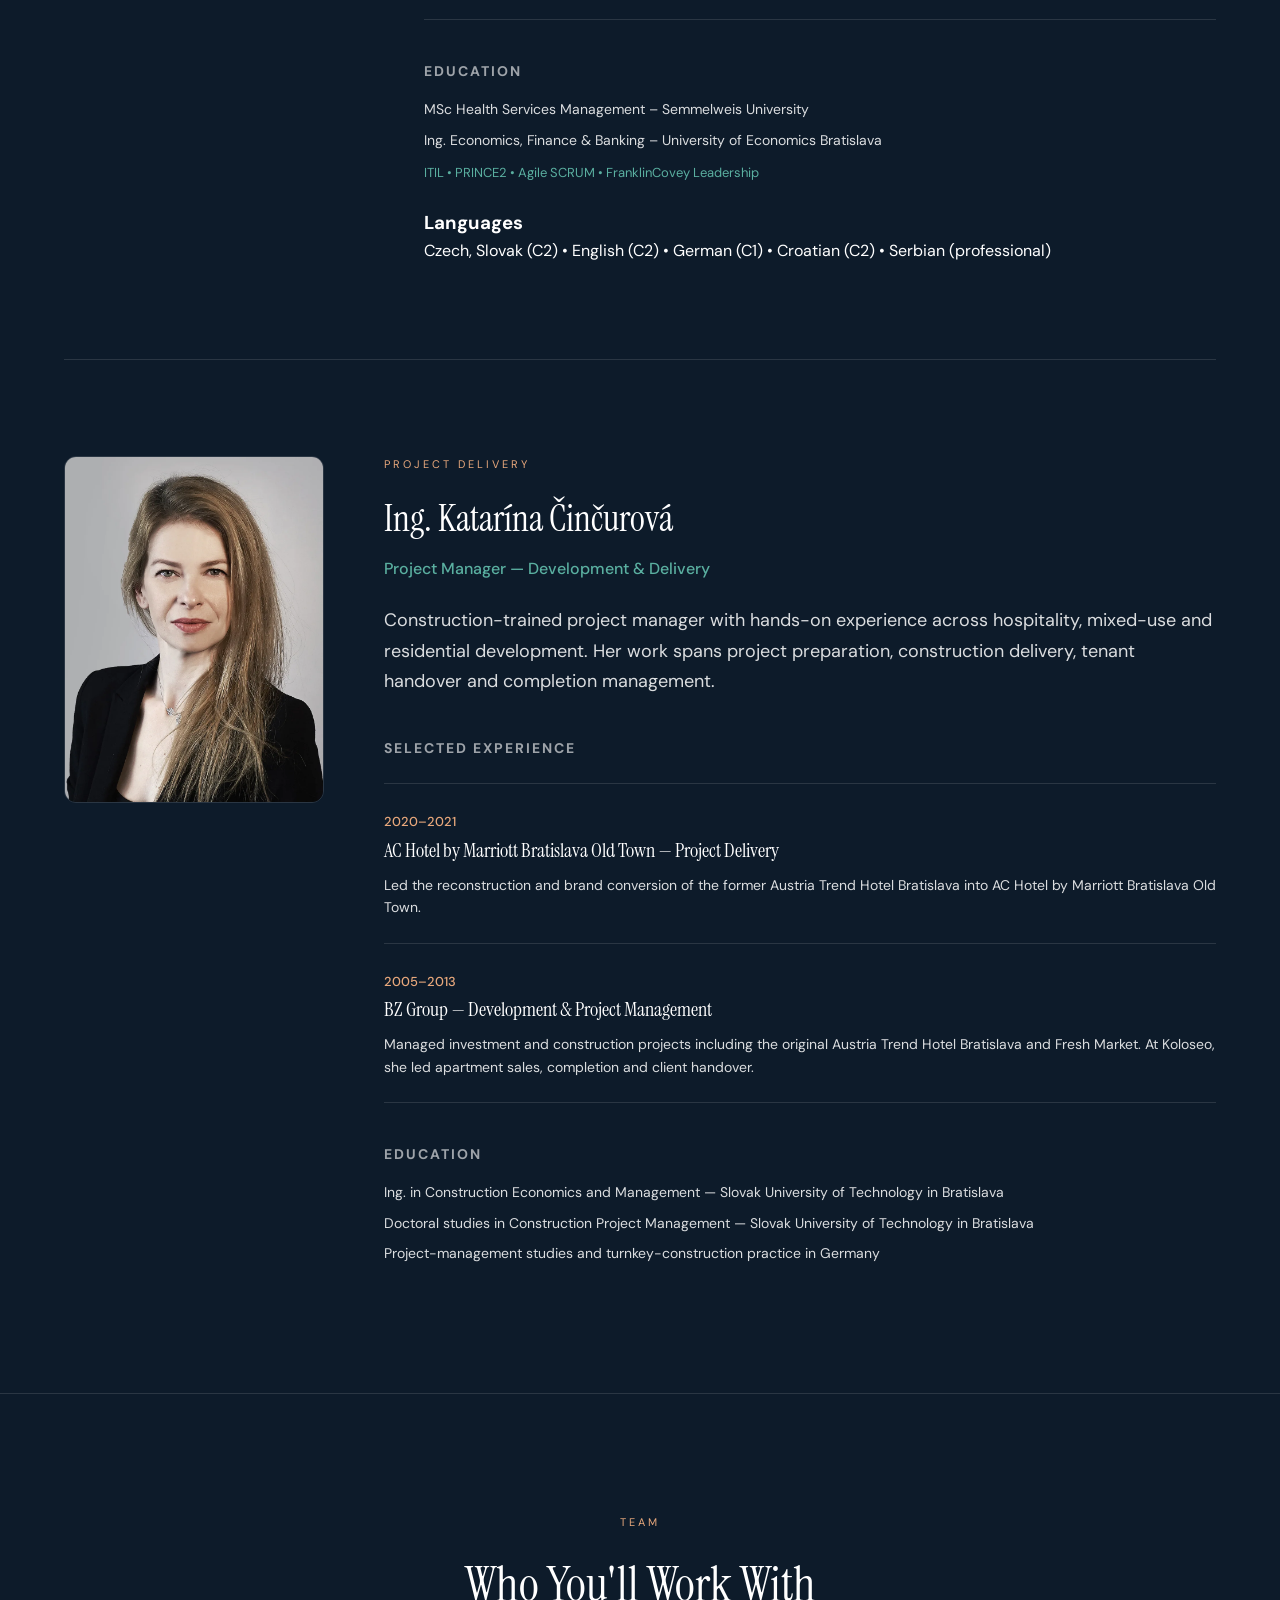
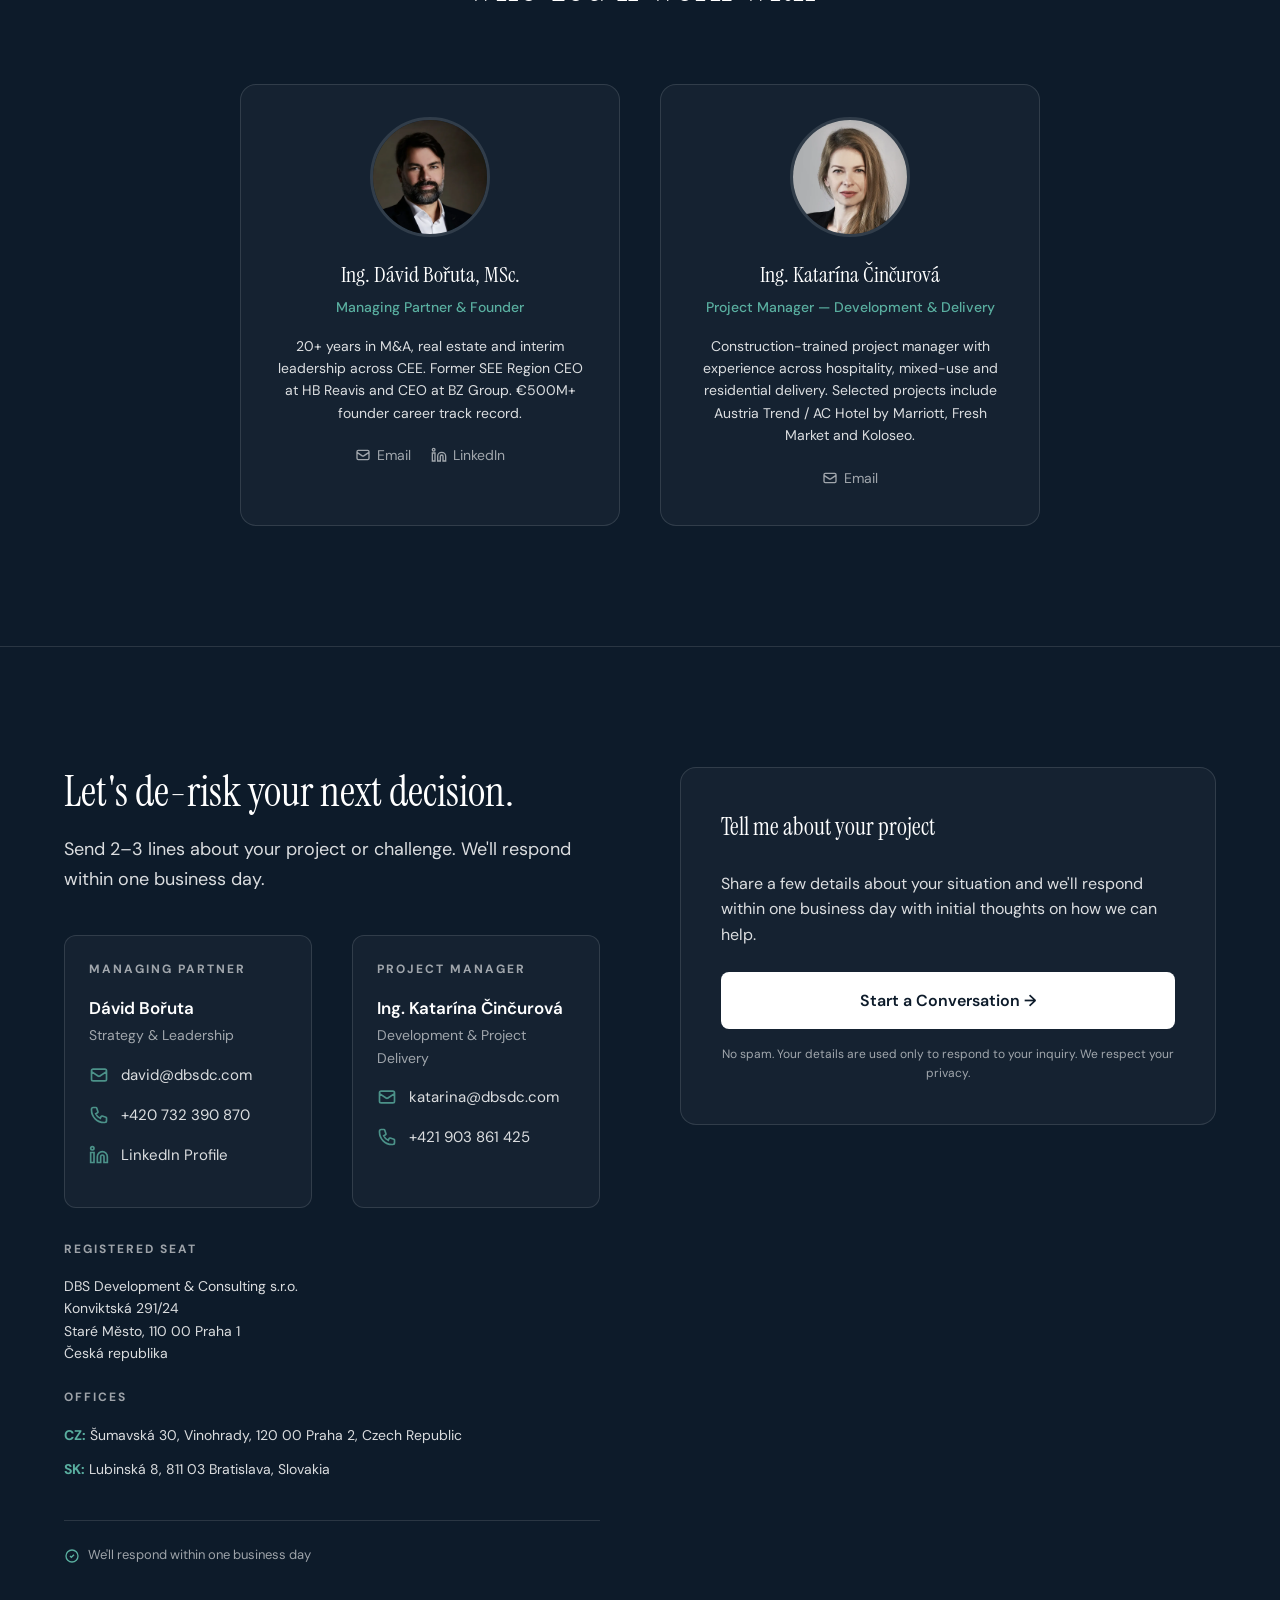
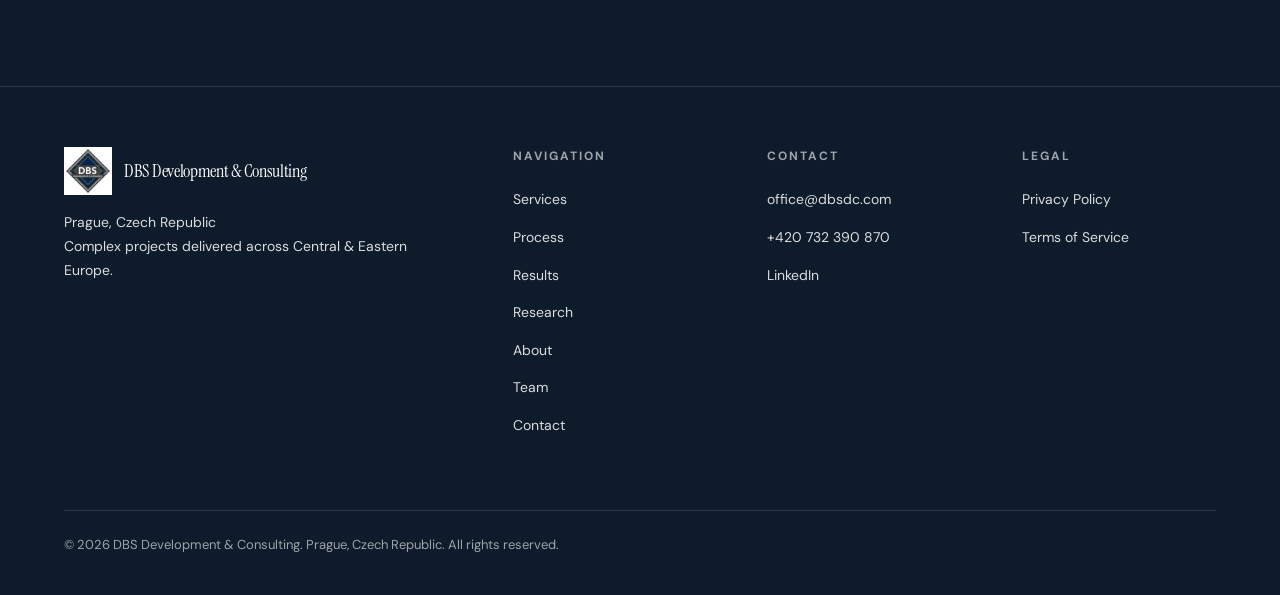
==== commit bc205b07: "Release 1.2: case-study anonymization, legal PDFs on own domain, title unification Case studies (ind" ====
--- a/index.html
+++ b/index.html
@@ -3,7 +3,7 @@
 <head>
     <meta charset="UTF-8">
     <meta name="viewport" content="width=device-width, initial-scale=1.0">
-    <title>DBS Development & Consulting – Stakeholder Alignment & Delivery</title>
+    <title>DBS Development & Consulting – Complex Projects Delivered</title>
     <meta name="description" content="DBS Development & Consulting – M&A, corporate restructuring, real estate transactions, and interim leadership across Central & Eastern Europe. €500M+ founder career track record. Founded by Dávid Bořuta.">
     <link rel="canonical" href="https://dbsdc.com/">
 
@@ -248,7 +248,6 @@
                         <span class="trust-logo">Government of Slovakia</span>
                         <span class="trust-logo">Tatra banka</span>
                         <span class="trust-logo">Česká spořitelna</span>
-                        <span class="trust-logo">Procter &amp; Gamble</span>
                     </div>
                 </div>
                 <div class="trust-group" role="group" aria-label="Selected DBS-era mandates">
@@ -257,9 +256,6 @@
                         <span class="trust-logo">ColosseoEAS</span>
                         <span class="trust-logo">PRANGL</span>
                         <span class="trust-logo">K CERO Invest</span>
-                        <span class="trust-logo">BKS Bank</span>
-                        <span class="trust-logo">Cornerstone IM</span>
-                        <span class="trust-logo">Braun Holding</span>
                     </div>
                 </div>
             </div>
@@ -450,7 +446,7 @@
                         <div class="case-left">
                             <div class="case-challenge">
                                 <h4>Challenge</h4>
-                                <p>Deliver Slovakia's largest post-revolution residential development on time and budget—conversion of former IKEA building into premium residential complex.</p>
+                                <p>Deliver one of Slovakia's largest single-phase residential developments on time and on budget — conversion of a landmark structure into a premium residential complex.</p>
                             </div>
                             
                             <div class="case-approach" style="margin-top: 24px;">
@@ -502,29 +498,29 @@
                     <!-- Case: HB Reavis -->
                     <article class="case-card">
                         <h4>HB Reavis CEE/SEE Portfolio — €150M+ Pipeline</h4>
-                        <p class="challenge">Country CEO for Hungary, Croatia, Serbia (2007–2013). Established fully operational country offices, managed acquisitions, development pipeline, financing, operations, and teams.</p>
+                        <p class="challenge">CEO for the SEE Region (2007–2013). Established fully operational country offices across Hungary, Croatia and Serbia; managed acquisitions, development pipeline, financing, operations, and teams.</p>
                         <ul class="results-list">
-                            <li>Vaci Corner & Agora acquisitions in Budapest</li>
+                            <li>Direct negotiations with banks, municipalities and JV partners</li>
                             <li>Zagreb Landmark 25,000m² office tower planning</li>
                             <li>Achieved city plan amendment through assembly</li>
                         </ul>
                     </article>
 
-                    <!-- Case: RSBC Group -->
+                    <!-- Case: Private Investment Group -->
                     <article class="case-card">
-                        <h4>RSBC Group / Schönfeld & Co — Multi-billion CZK Portfolio</h4>
-                        <p class="challenge">Senior Investment Manager / Asset Manager (2025). Portfolio financing, asset repositioning, development oversight, and standardization of decision frameworks.</p>
+                        <h4>Private Investment Group — Multi-billion CZK Portfolio</h4>
+                        <p class="challenge">Senior Investment Manager / Asset Manager mandate. Portfolio financing, asset repositioning, development oversight, and standardization of decision frameworks.</p>
                         <ul class="results-list">
                             <li>Structured financing (loans, SPV, equity)</li>
-                            <li>Led bank negotiations and asset repositioning</li>
-                            <li>Brownfield project management incl. Lofty Kolbenova</li>
+                            <li>Owner-side reporting and asset repositioning</li>
+                            <li>Brownfield project oversight and repositioning</li>
                         </ul>
                     </article>
 
                     <!-- Case: LuxVet CEE -->
                     <article class="case-card">
                         <h4>LuxVet CEE — Veterinary Platform Build-out</h4>
-                        <p class="challenge">Appointed CEO (2022–2023) to establish cross-border veterinary consolidation platform in CZ & SK for Cornerstone Investment Management.</p>
+                        <p class="challenge">Appointed CEO (2022–2023) to establish a cross-border veterinary consolidation platform in CZ & SK for a private equity investor.</p>
                         <ul class="results-list">
                             <li>Built governance and operating model</li>
                             <li>Acquisition framework for 100+ clinic network</li>
@@ -535,7 +531,7 @@
                     <!-- Case: ColosseoEAS -->
                     <article class="case-card">
                         <h4>ColosseoEAS — Crisis Management & Turnaround</h4>
-                        <p class="challenge">Interim COO (2017–2018). Stabilize operations and rebuild stakeholder confidence following governance and financial control breakdowns.</p>
+                        <p class="challenge">Interim COO (2017–2018). Stabilized operations and rebuilt stakeholder confidence during a demanding transformation period.</p>
                         <ul class="results-list">
                             <li>Operational turnaround delivered</li>
                             <li>Governance redesign & ISO-based systems</li>
@@ -550,13 +546,13 @@
                         <ul class="results-list">
                             <li>€100M+ public-private investment framework</li>
                             <li>Coordinated ministries & EU partners</li>
-                            <li>Approved by government October 2023</li>
+                            <li>Framework approved in 2023</li>
                         </ul>
                     </article>
 
                     <!-- Case: K CERO Invest -->
                     <article class="case-card">
-                        <h4>K CERO Invest — €200M+ Portfolio Advisory</h4>
+                        <h4>K CERO Invest — Portfolio Advisory</h4>
                         <p class="challenge">Continuous advisory (2020–2025) on feasibility, pricing, exit strategy, and asset-by-asset decisioning across a diverse Slovak portfolio.</p>
                         <ul class="results-list">
                             <li>Residential, land, and commercial assets</li>
@@ -567,23 +563,12 @@
 
                     <!-- Case: Čerešňová Alej -->
                     <article class="case-card">
-                        <h4>Čerešňová Alej — Project Financing with BKS Bank</h4>
+                        <h4>Čerešňová Alej — Residential Project Financing</h4>
                         <p class="challenge">21-unit residential development near Trnava (2021–2022). Complete project financing lifecycle management.</p>
                         <ul class="results-list">
-                            <li>Organized bank tender (BKS Bank selected)</li>
+                            <li>Organized competitive bank tender</li>
                             <li>Structured construction loan</li>
                             <li>Managed drawdown through completion</li>
-                        </ul>
-                    </article>
-
-                    <!-- Case: ensentia -->
-                    <article class="case-card">
-                        <h4>ensentia — IT Company Restructuring & Sale</h4>
-                        <p class="challenge">Interim CEO (2017). Led recovery of 47-person software house through restructuring and sale to new investor.</p>
-                        <ul class="results-list">
-                            <li>Right-sized to 30 while maintaining capabilities</li>
-                            <li>Redesigned product/service portfolio</li>
-                            <li>Completed sale and integration</li>
                         </ul>
                     </article>
                 </div>
@@ -746,25 +731,25 @@
                             <div class="career-item">
                                 <span class="career-period">2015 – Present</span>
                                 <h4 class="career-role">DBS Development & Consulting – Managing Partner / Founder</h4>
-                                <p class="career-desc">Boutique advisory firm: M&A, corporate restructuring, real estate transactions, and interim management across CEE. Selected mandates include RSBC Group, LuxVet CEE, ColosseoEAS, and Prangl. €130M+ in DBS mandates since 2015.</p>
+                                <p class="career-desc">Boutique advisory firm: M&A, corporate restructuring, real estate transactions, and interim management across CEE. Selected mandates include LuxVet CEE, ColosseoEAS, and Prangl.</p>
                             </div>
 
                             <div class="career-item">
                                 <span class="career-period">2023</span>
                                 <h4 class="career-role">Advisor to Government of Slovakia</h4>
-                                <p class="career-desc">Designed €100M+ institutional investment framework for Ukraine recovery. Approved by government October 2023.</p>
+                                <p class="career-desc">Designed €100M+ institutional investment framework for Ukraine recovery. Framework approved in 2023.</p>
                             </div>
 
                             <div class="career-item">
                                 <span class="career-period">2007 – 2013</span>
-                                <h4 class="career-role">HB Reavis – Country CEO South East Europe</h4>
-                                <p class="career-desc">Ran fully operational offices across Hungary, Croatia, and Serbia. €150M+ development pipeline including Vaci Corner and Agora acquisitions in Budapest.</p>
+                                <h4 class="career-role">HB Reavis – CEO, South East Europe Region</h4>
+                                <p class="career-desc">Ran fully operational offices across Hungary, Croatia, and Serbia. €150M+ acquisition and development pipeline across three markets.</p>
                             </div>
 
                             <div class="career-item">
                                 <span class="career-period">2004 – 2007</span>
                                 <h4 class="career-role">BZ Group – CEO</h4>
-                                <p class="career-desc">Delivered Koloseo Bratislava — Slovakia's largest post-revolution residential development (€80M+, 711 units, ~20% IRR).</p>
+                                <p class="career-desc">Delivered Koloseo Bratislava — one of Slovakia's largest single-phase residential developments (€80M+, 711 units, ~20% IRR).</p>
                             </div>
                         </div>
 
@@ -777,7 +762,7 @@
 
                         <div class="languages" style="margin-top: 24px;">
                             <h3>Languages</h3>
-                            <p>Czech, Slovak (C2) • English (C2) • German (C1) • Croatian (C2)</p>
+                            <p>Czech, Slovak (C2) • English (C2) • German (C1) • Croatian (C2) • Serbian (professional)</p>
                         </div>
                     </div>
                 </div>
@@ -833,7 +818,7 @@
                         <img src="david-boruta.webp" alt="Ing. Dávid Bořuta, MSc., Managing Partner & Founder at DBS Development & Consulting" class="team-photo" loading="lazy" decoding="async" width="120" height="120">
                         <h3>Ing. Dávid Bořuta, MSc.</h3>
                         <p class="team-role">Managing Partner & Founder</p>
-                        <p class="team-bio">20+ years in M&A, real estate and interim leadership across CEE. Former Country CEO at HB Reavis and CEO at BZ Group. €500M+ founder career track record.</p>
+                        <p class="team-bio">20+ years in M&A, real estate and interim leadership across CEE. Former SEE Region CEO at HB Reavis and CEO at BZ Group. €500M+ founder career track record.</p>
                         <div>
                             <a href="mailto:david@dbsdc.com" class="team-contact-link">
                                 <svg viewBox="0 0 24 24" fill="none" stroke="currentColor" stroke-width="2"><path d="M3 8l7.89 5.26a2 2 0 002.22 0L21 8M5 19h14a2 2 0 002-2V7a2 2 0 00-2-2H5a2 2 0 00-2 2v10a2 2 0 002 2z"/></svg>
@@ -995,8 +980,8 @@
                 <div class="footer-col">
                     <h4>Legal</h4>
                     <ul>
-                        <li><a href="https://80496fad-0a78-43cd-b632-94e9cfa5a1f9.usrfiles.com/ugd/80496f_453918c236944cfd9da68d6db45b71da.pdf" target="_blank" rel="noopener">Privacy Policy</a></li>
-                        <li><a href="https://80496fad-0a78-43cd-b632-94e9cfa5a1f9.usrfiles.com/ugd/80496f_8b1628df28bb4866baf5a6c0e6335b28.pdf" target="_blank" rel="noopener">Terms of Service</a></li>
+                        <li><a href="/legal/privacy-policy.pdf" target="_blank" rel="noopener">Privacy Policy</a></li>
+                        <li><a href="/legal/terms-of-service.pdf" target="_blank" rel="noopener">Terms of Service</a></li>
                     </ul>
                 </div>
             </div>
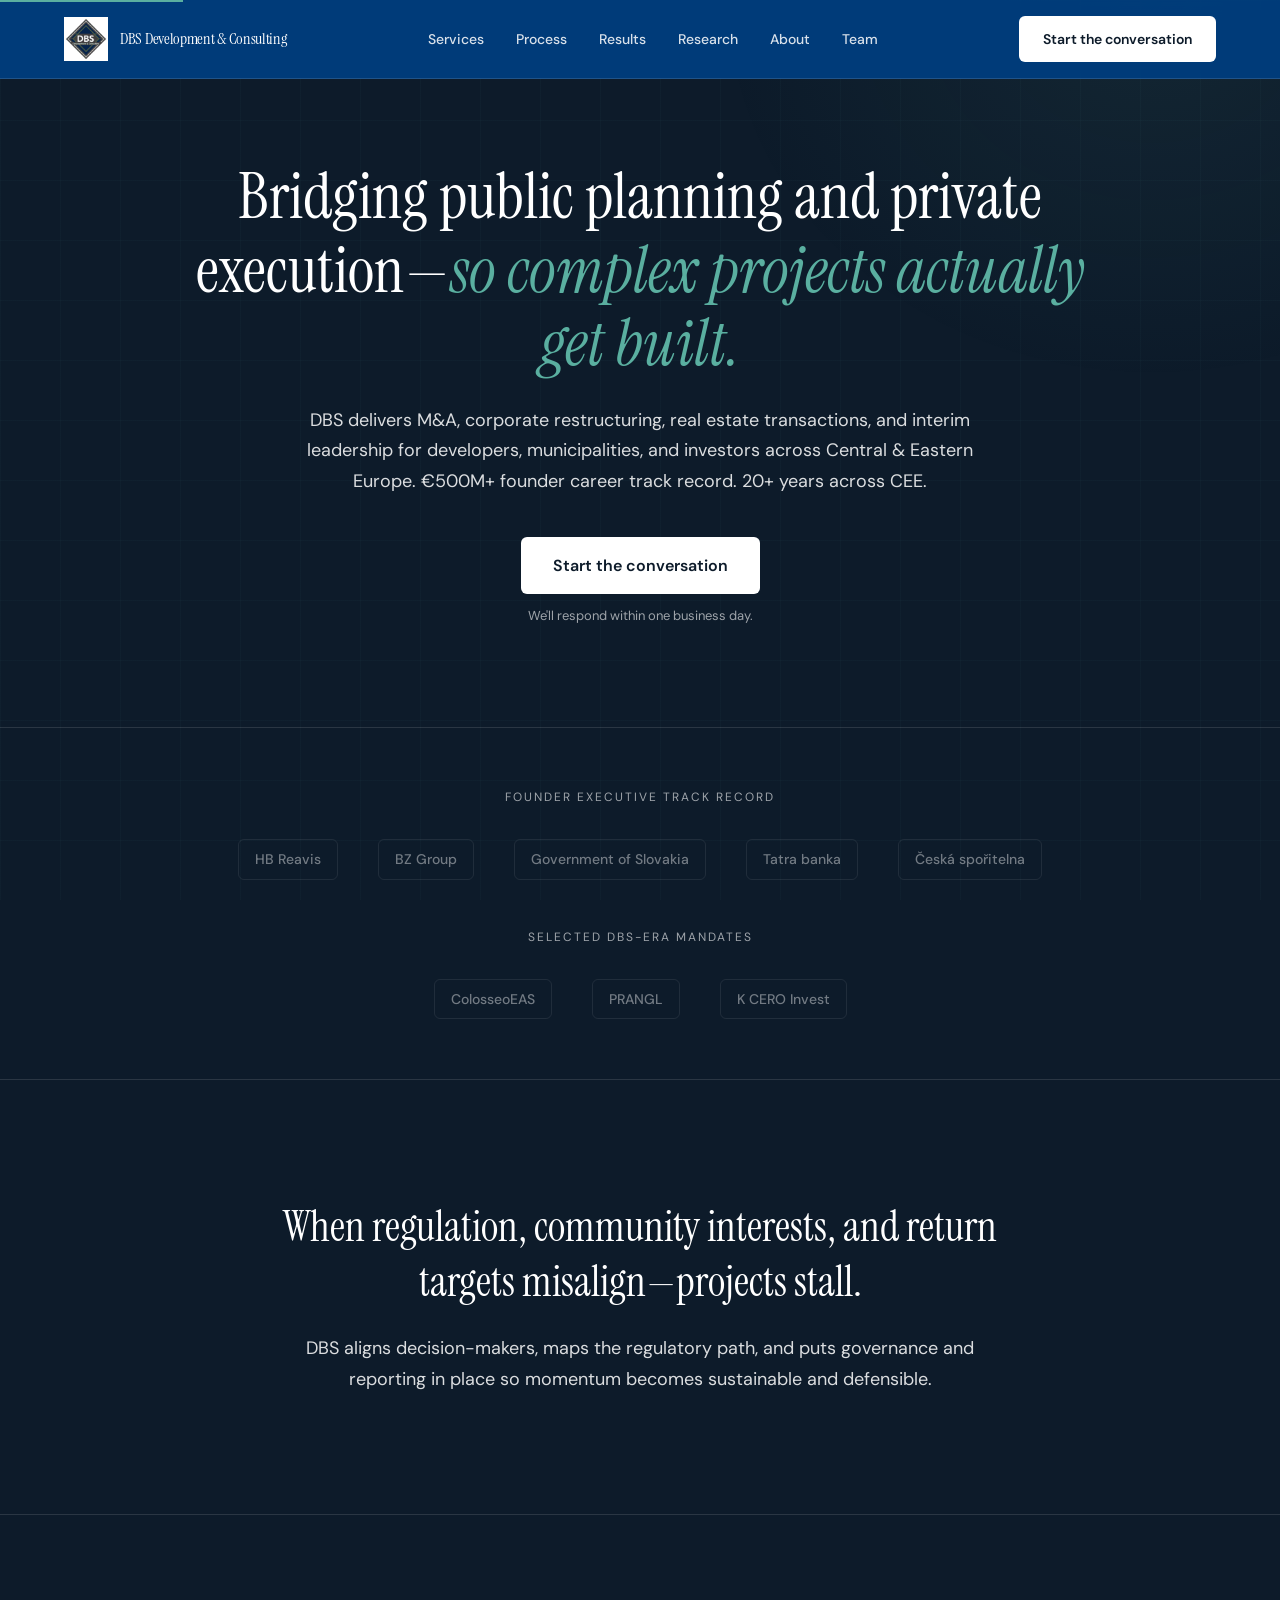
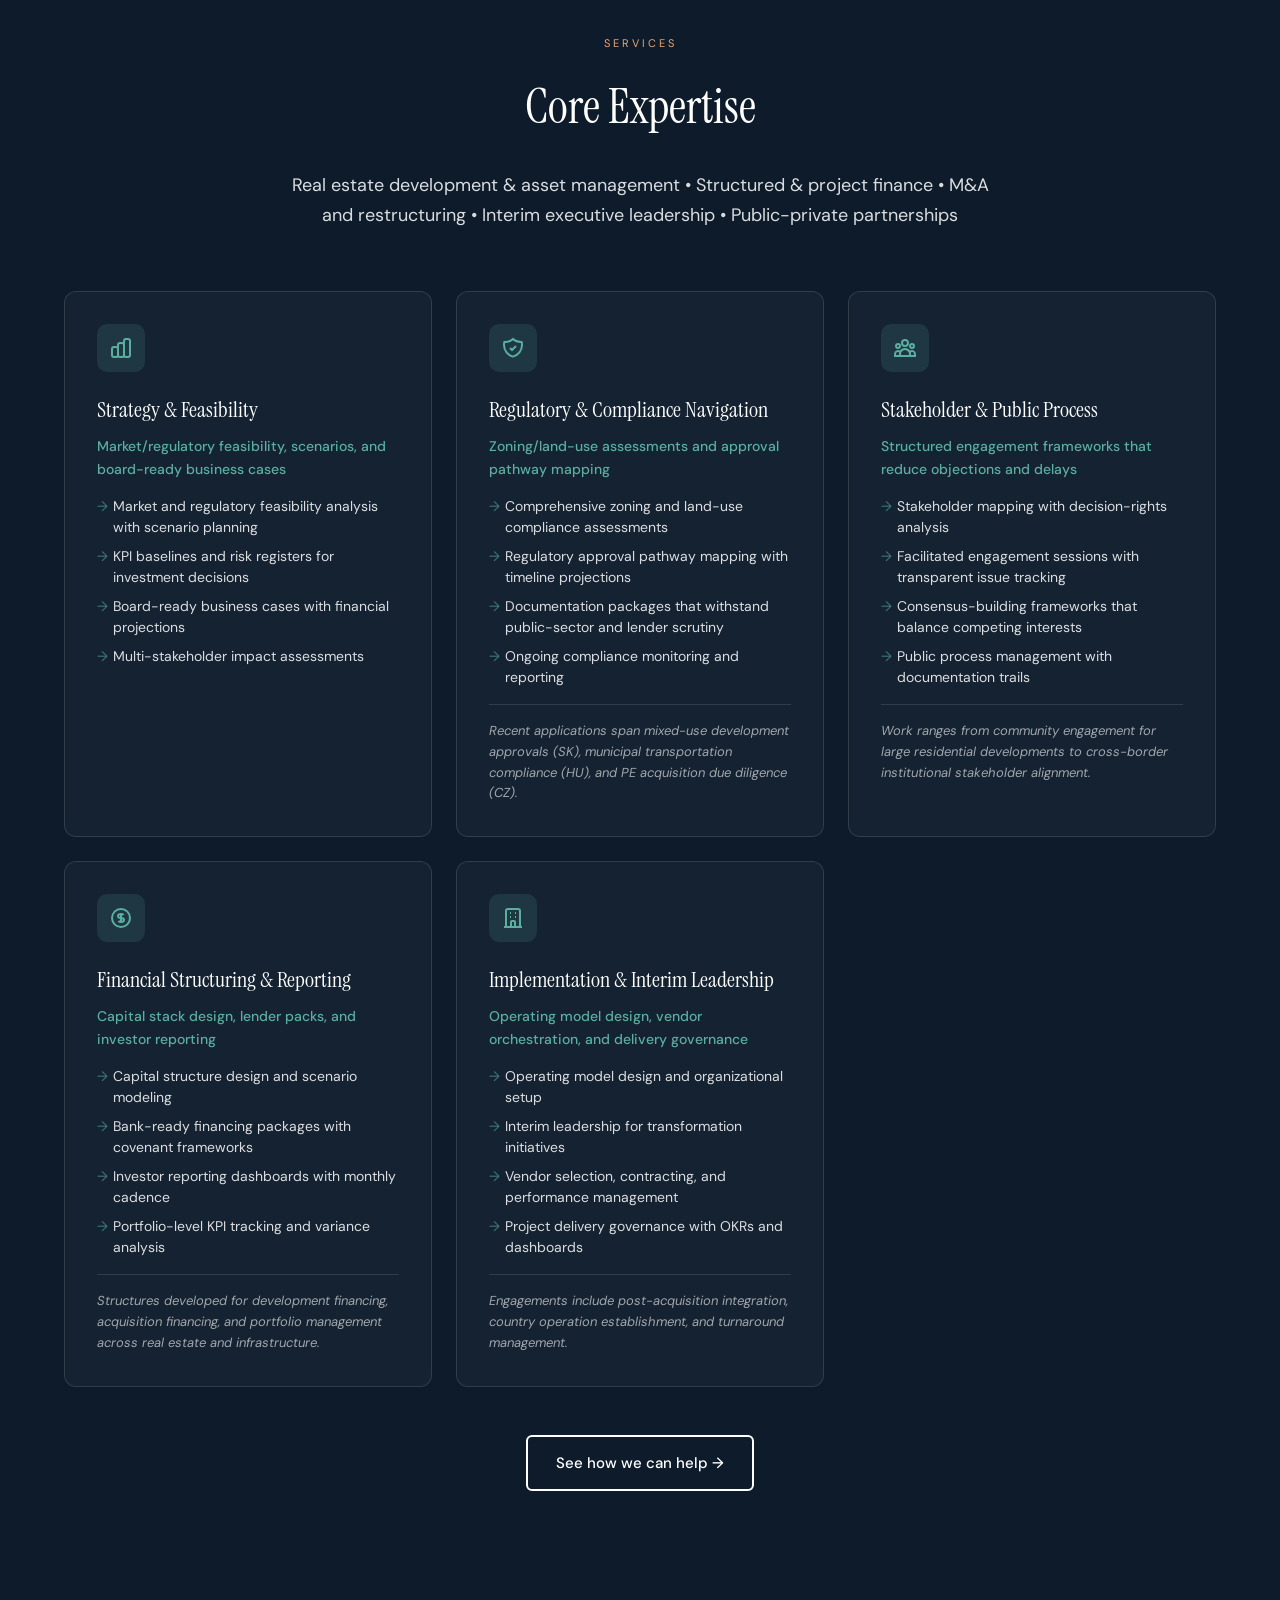
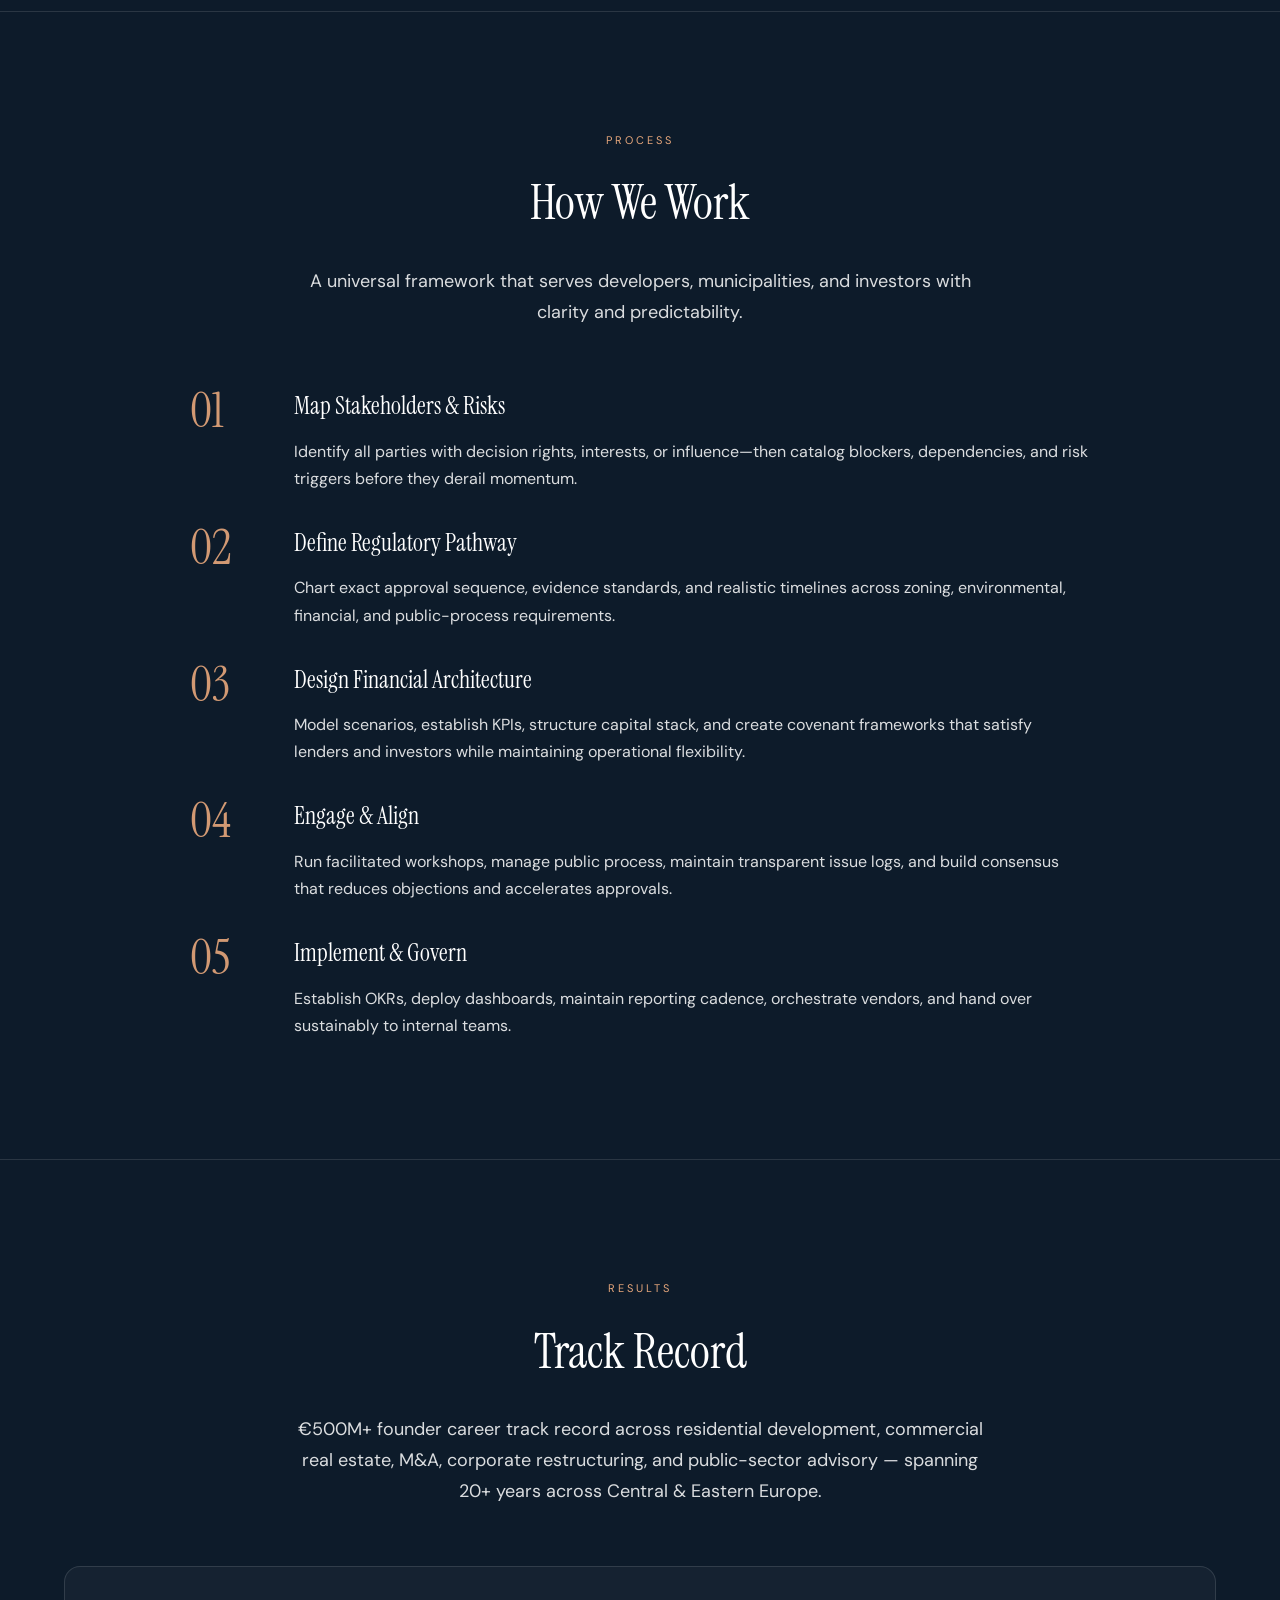
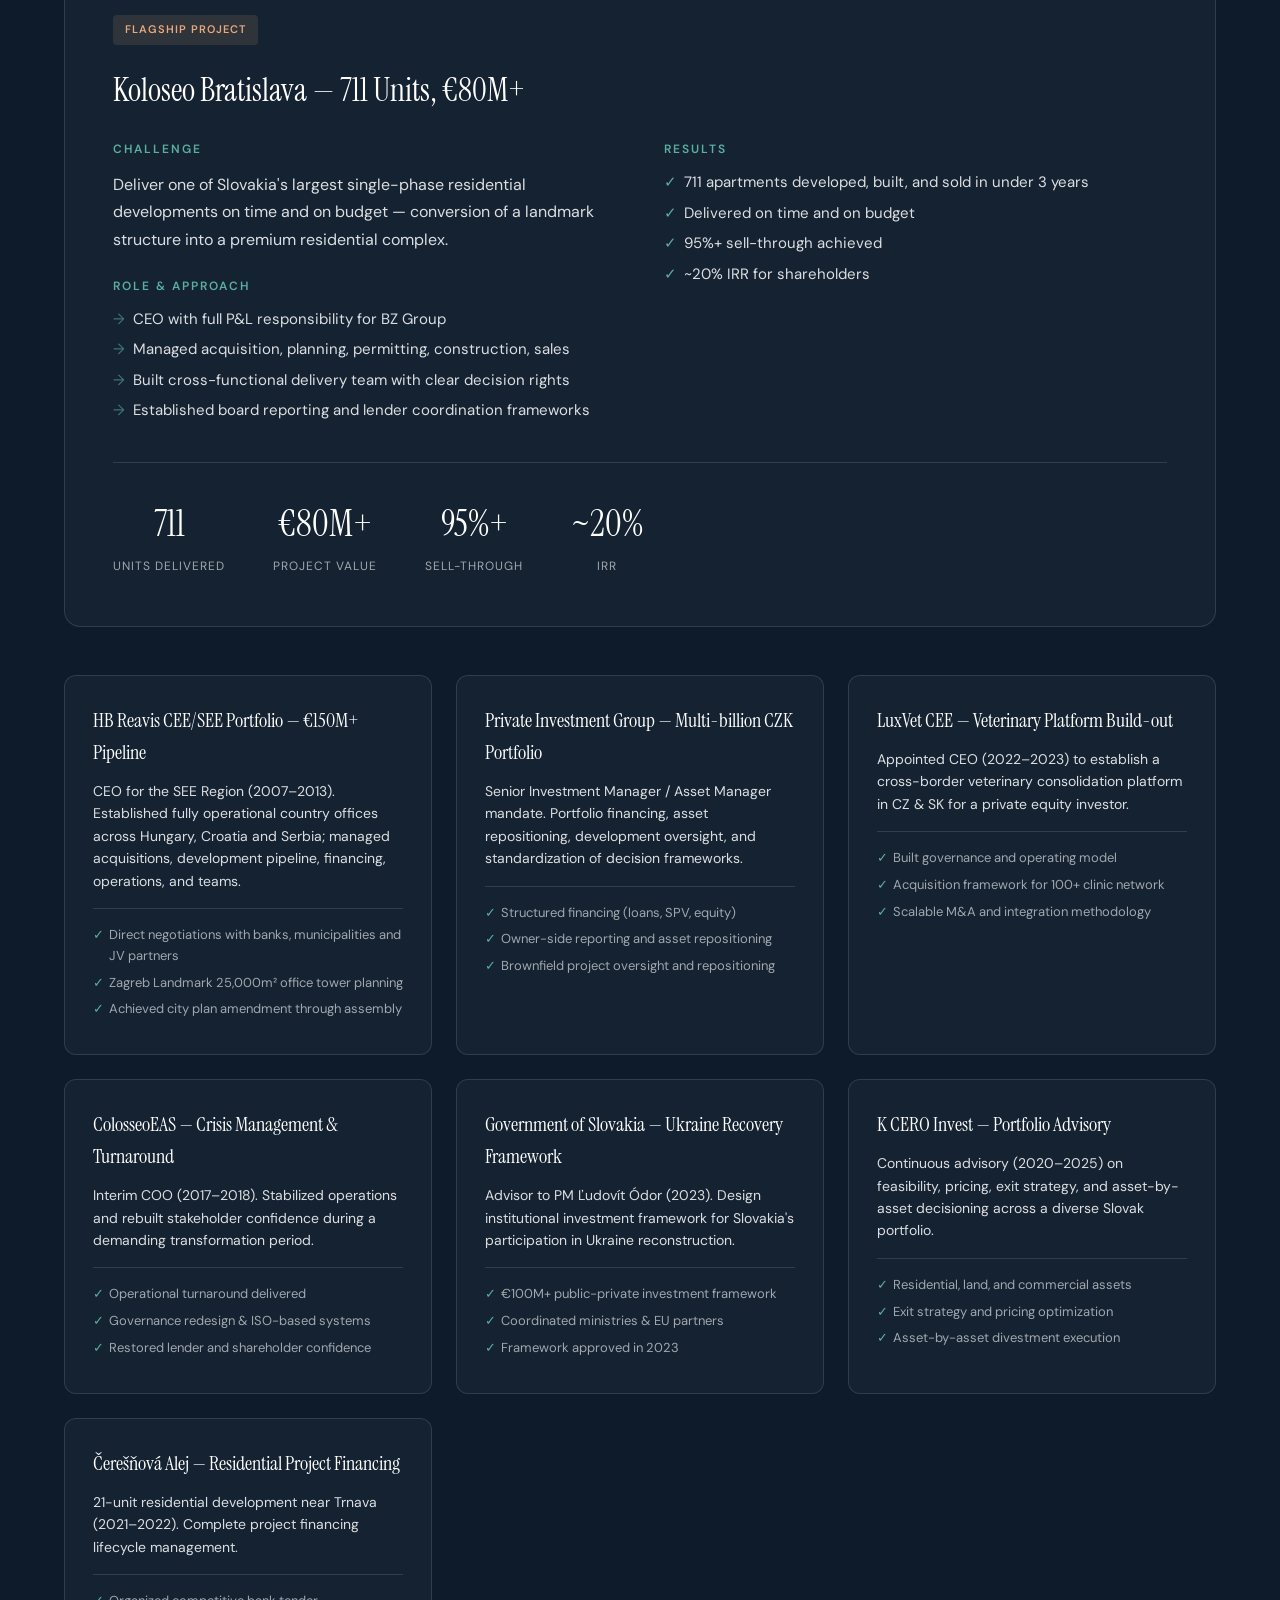
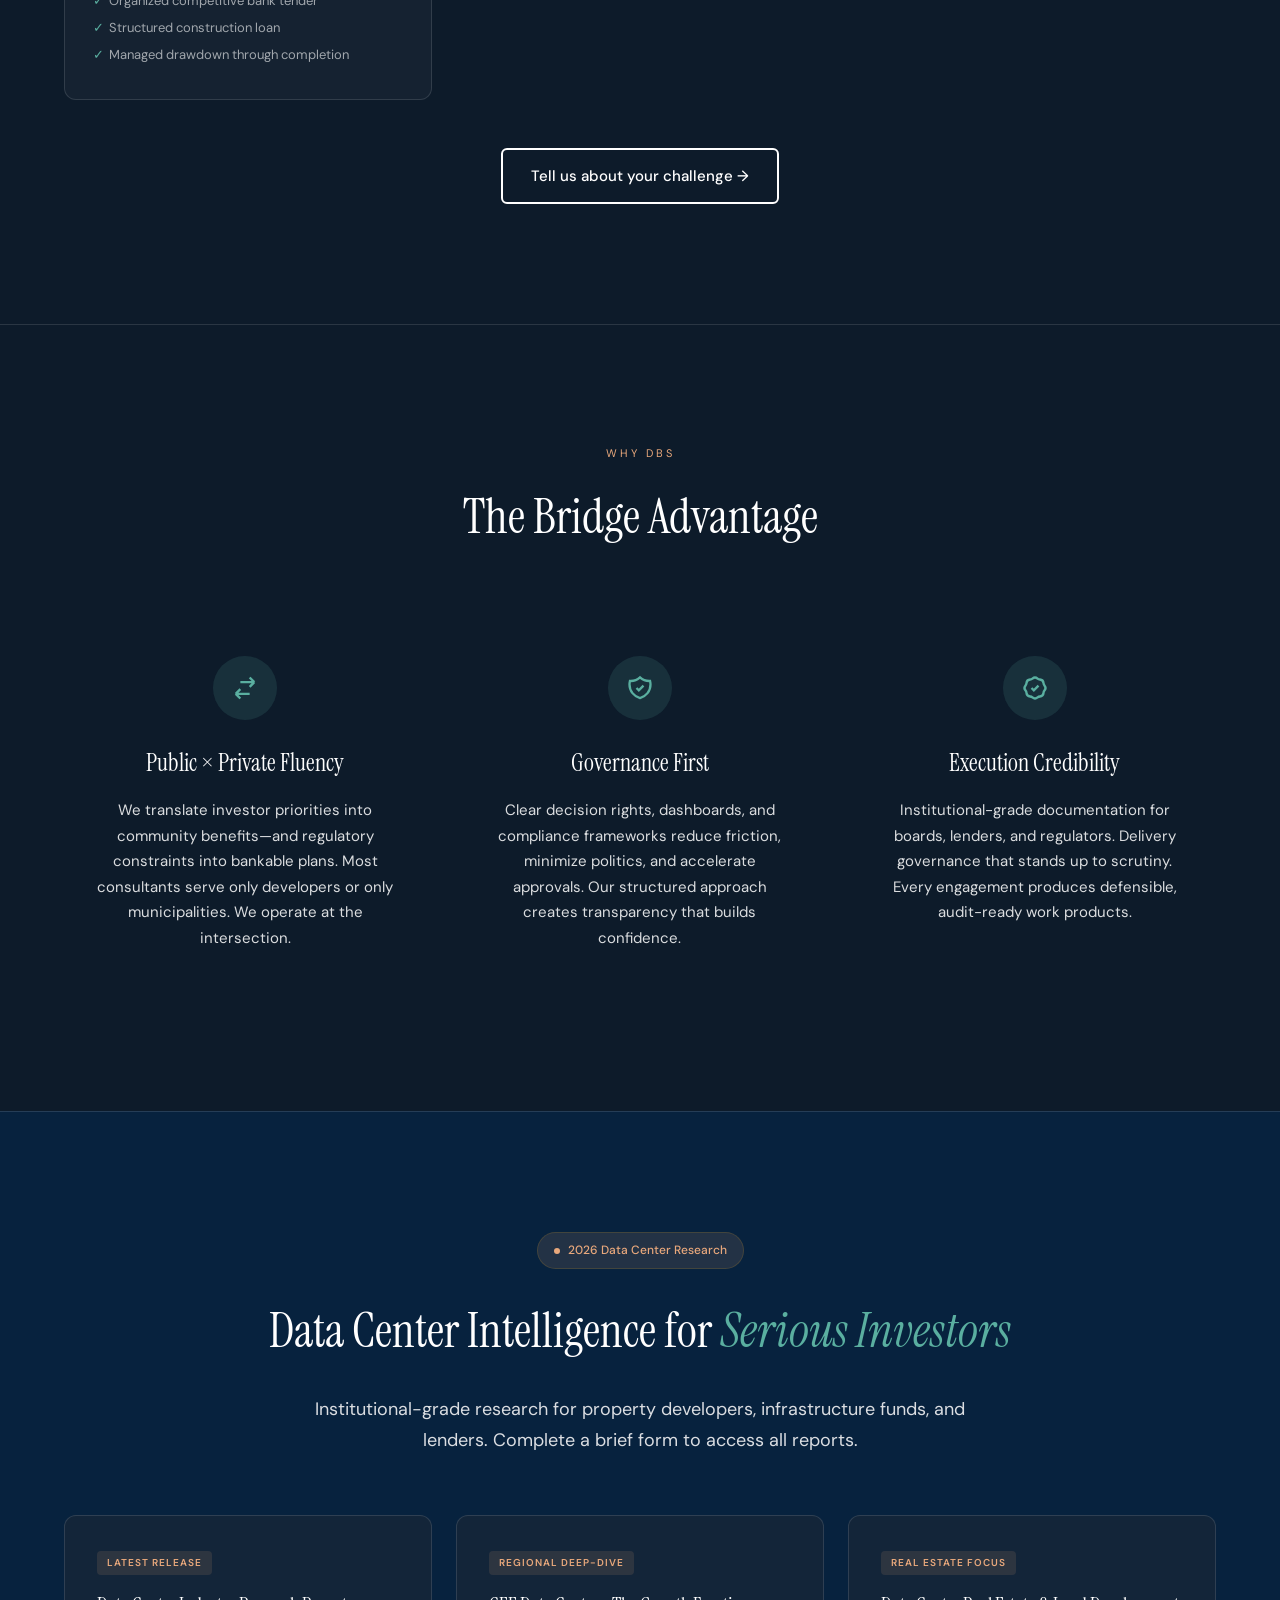
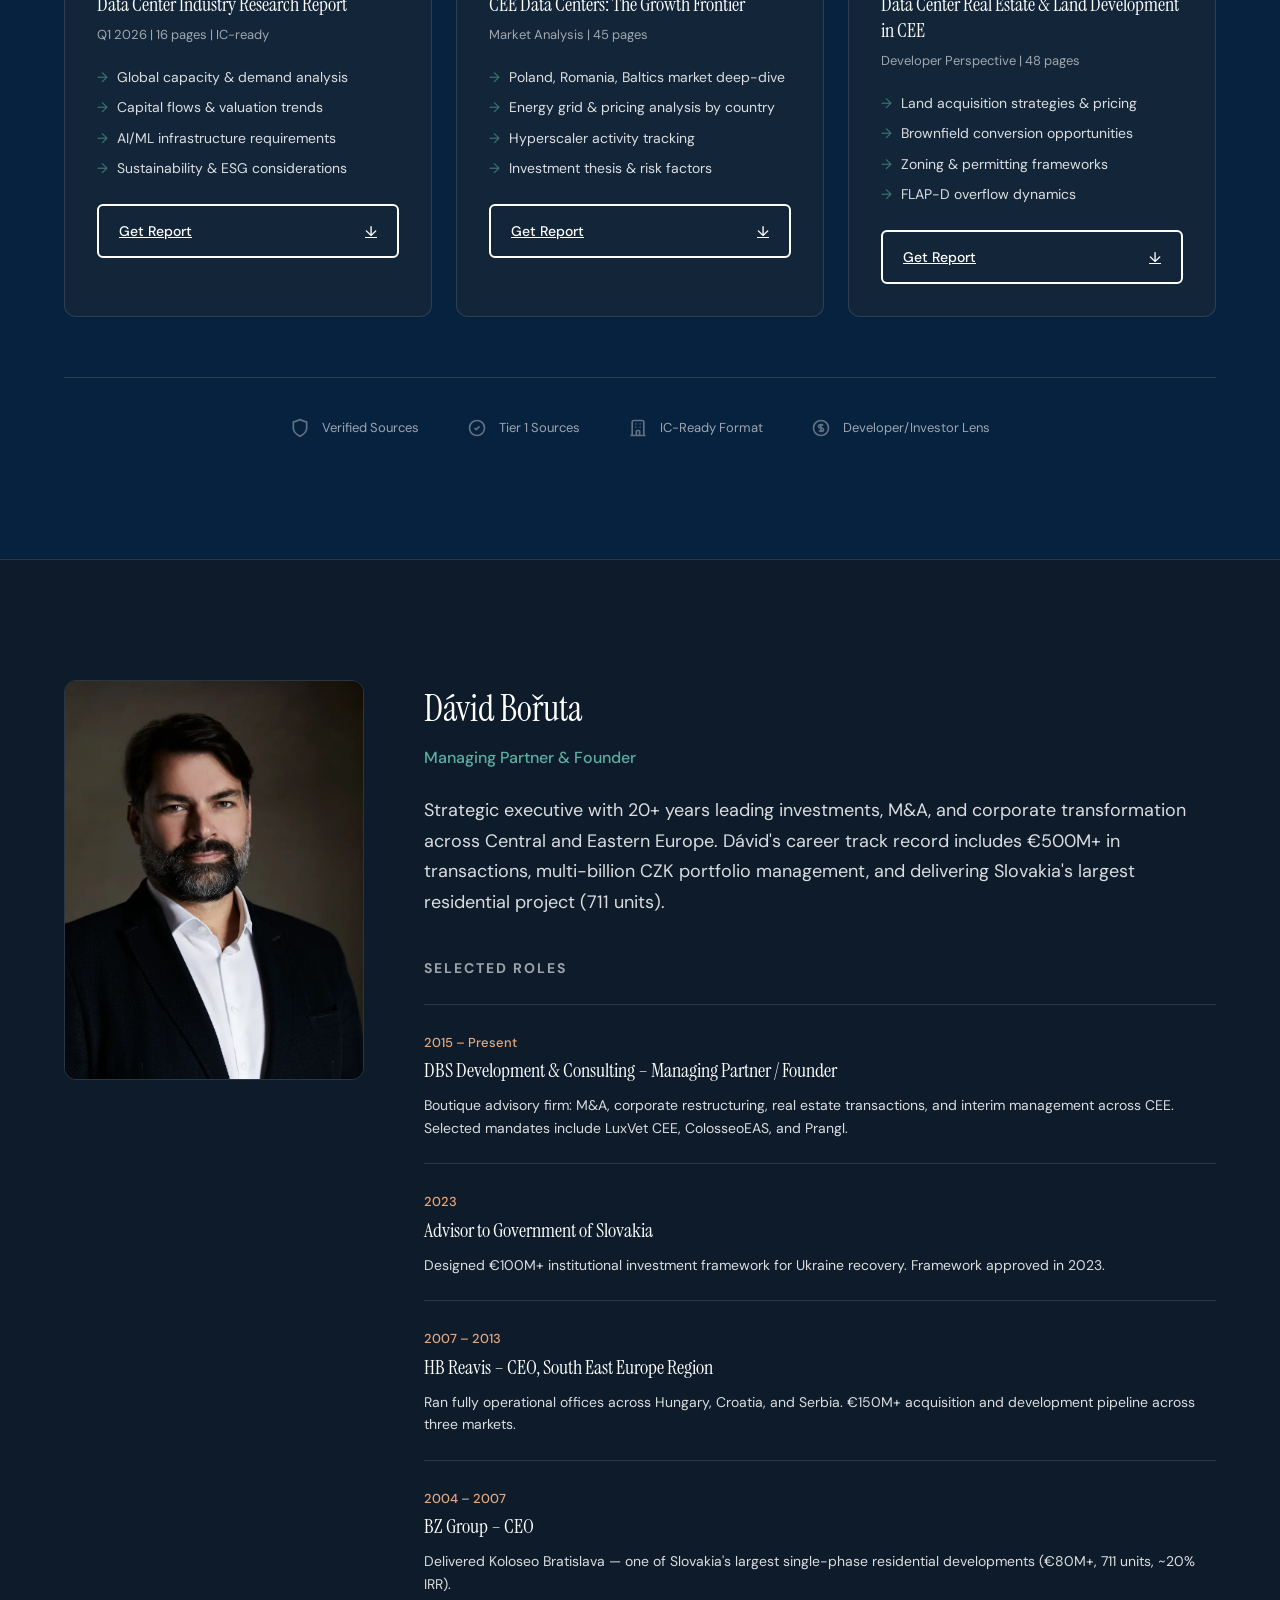
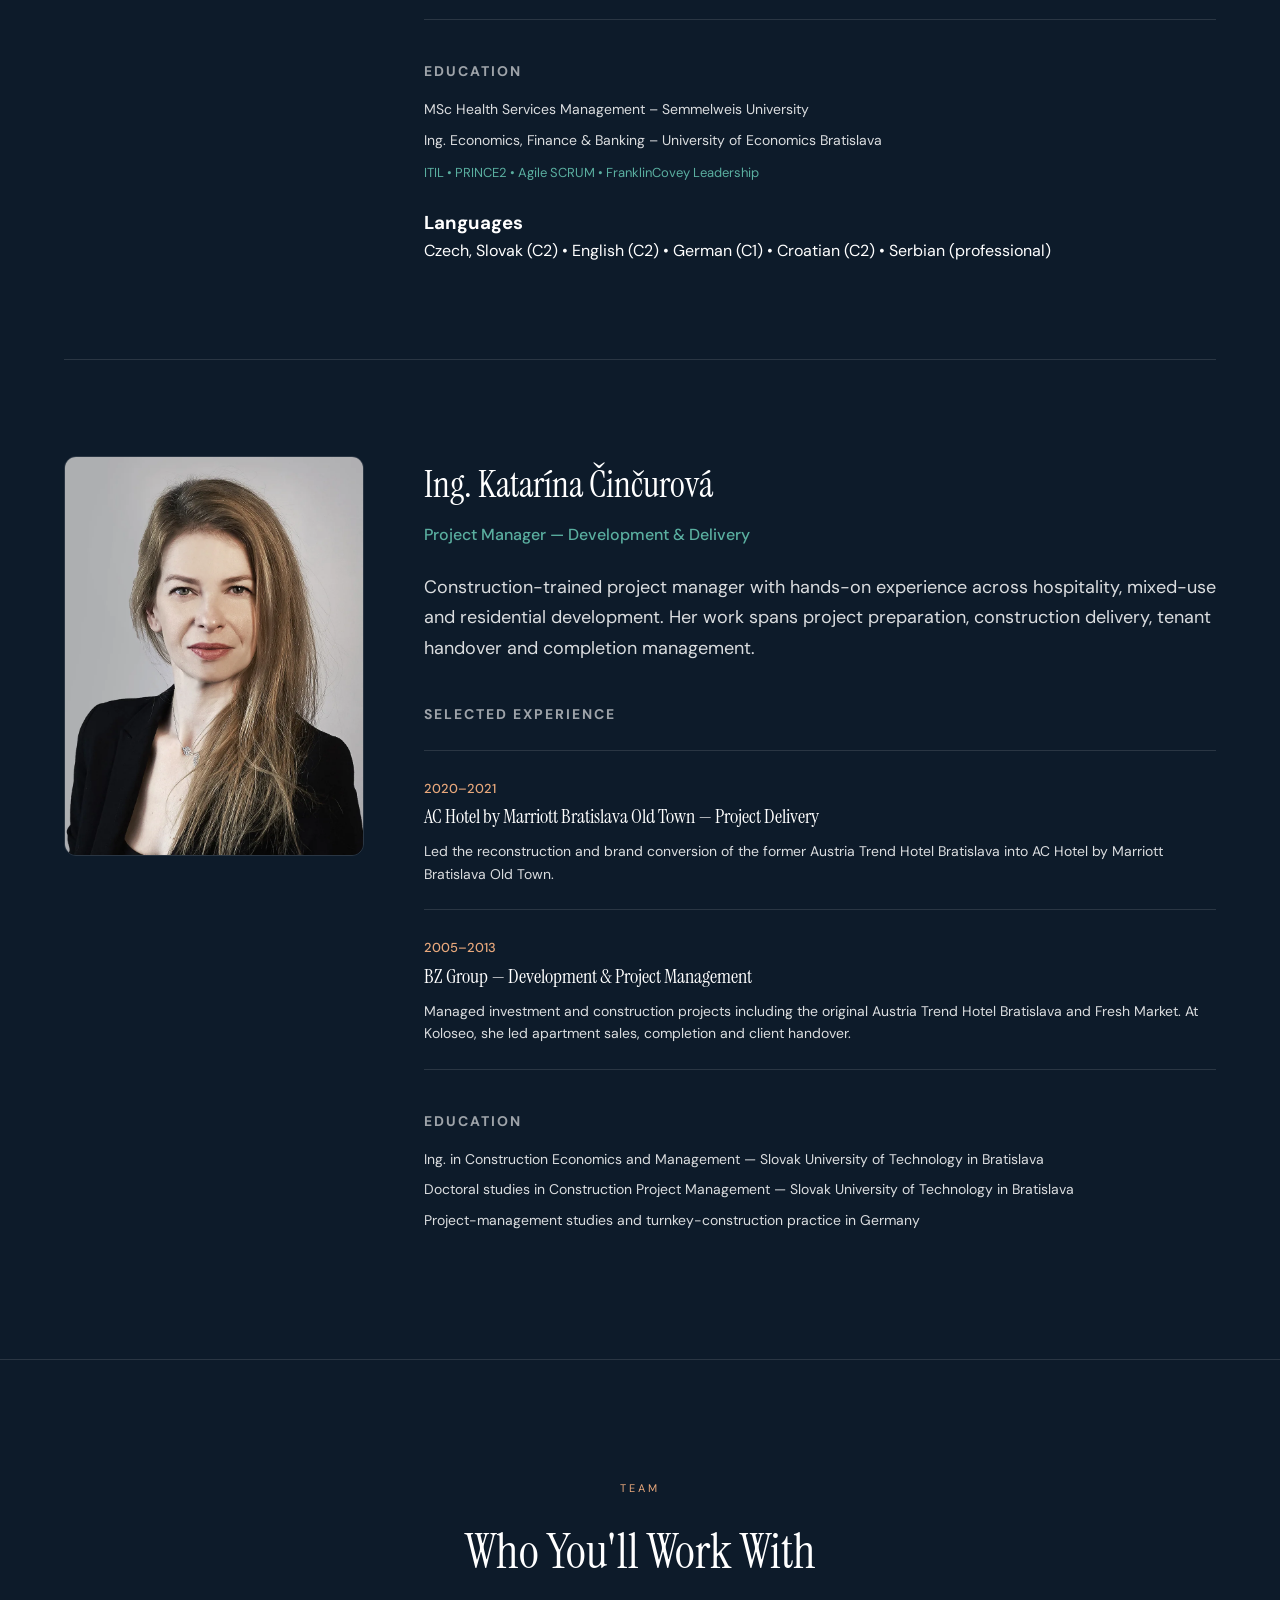
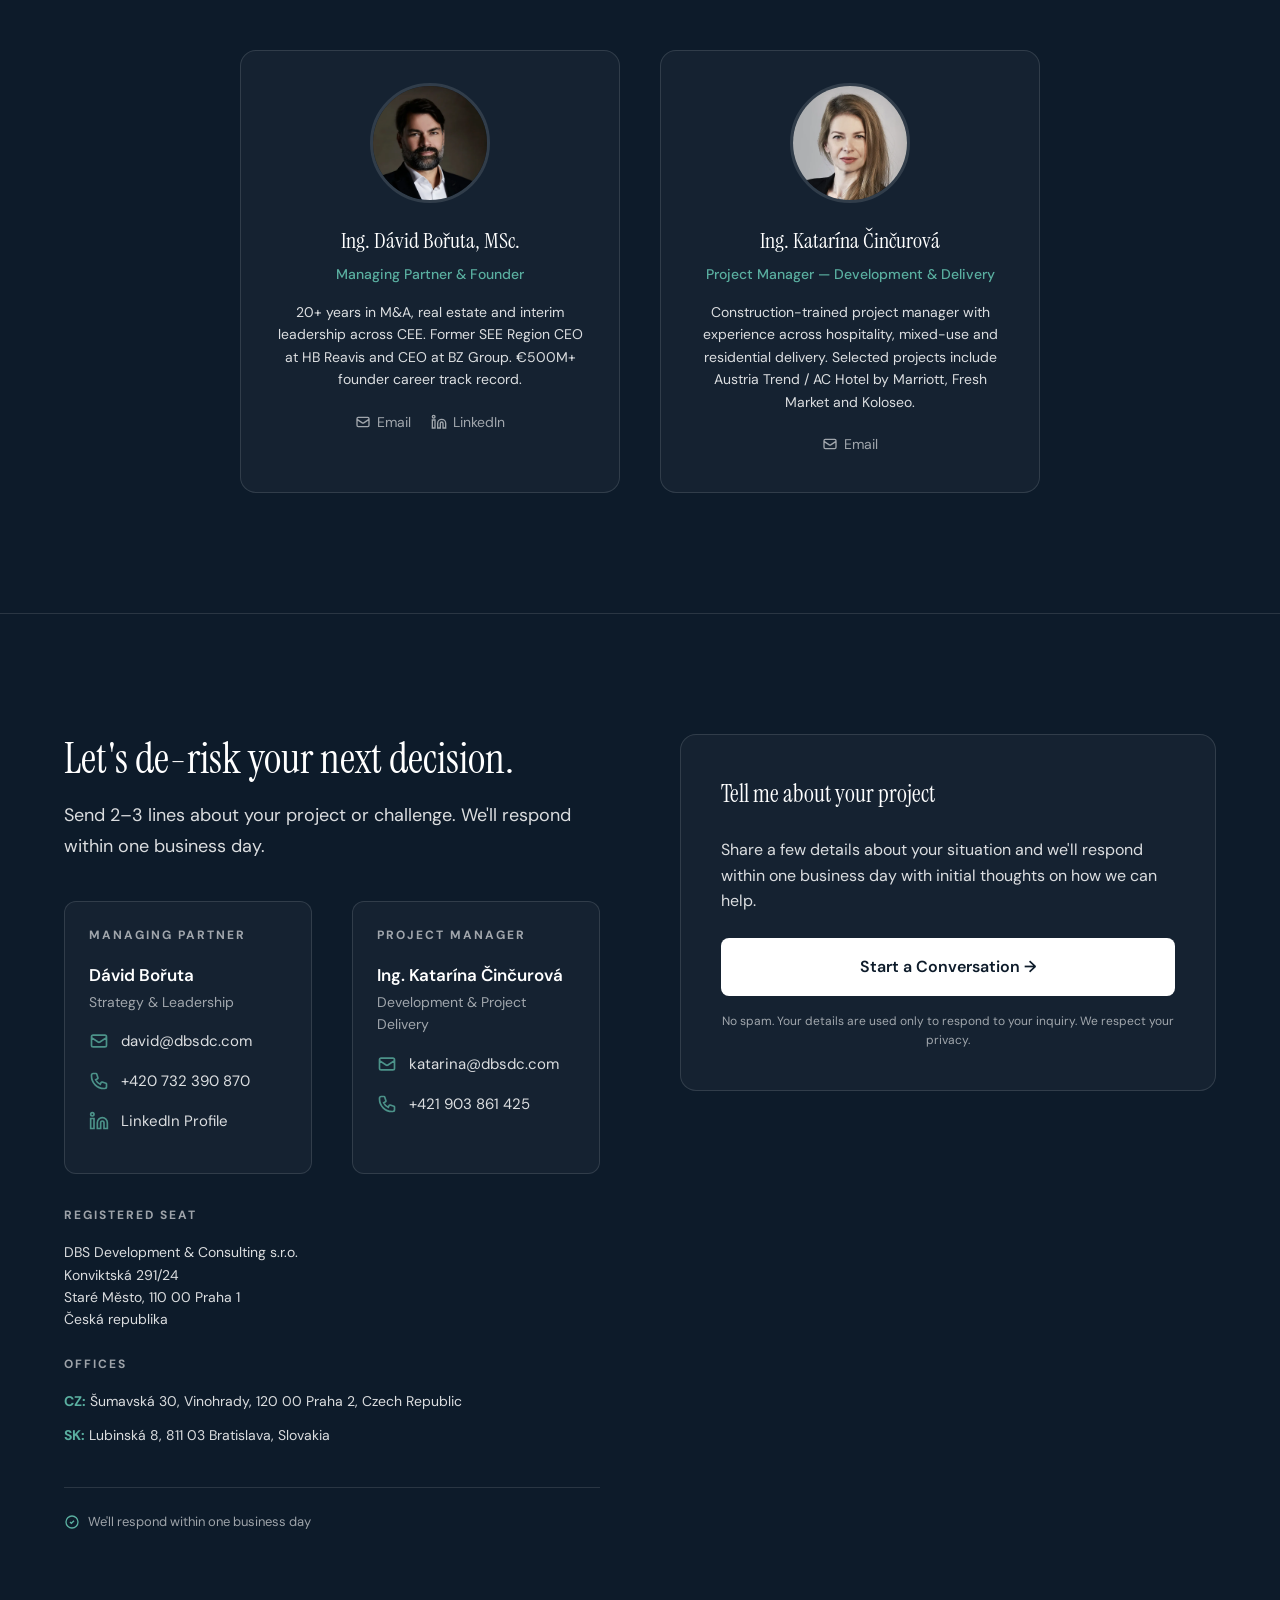
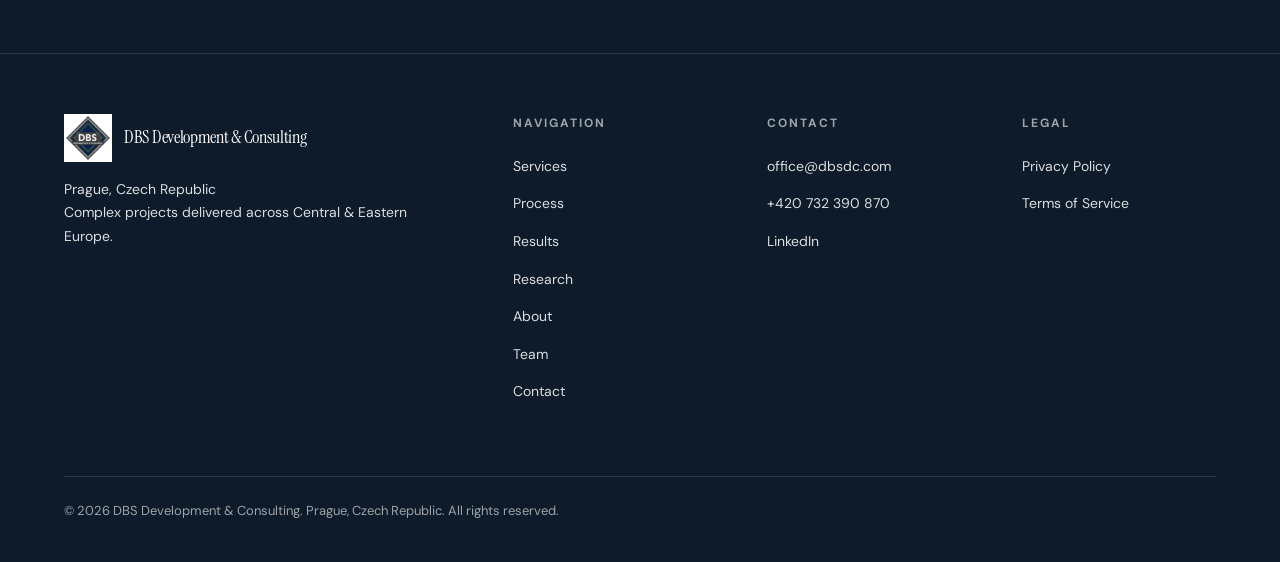
==== commit c9ded949: "Hotfix 1.2.1: match Katarína profile format and size to Dávid Root cause: Katarína's detailed About " ====
--- a/index.html
+++ b/index.html
@@ -767,13 +767,12 @@
                     </div>
                 </div>
 
-                <div class="about-content about-content--compact">
+                <div class="about-content about-content--peer">
                     <div class="about-photo">
                         <img src="katarina-cincurova-profile-900x1200.webp" alt="Ing. Katarína Činčurová, Project Manager — Development & Delivery" class="about-photo-img" loading="lazy" decoding="async" width="900" height="1200">
                     </div>
 
                     <div class="about-info">
-                        <p class="section-label">Project Delivery</p>
                         <h2>Ing. Katarína Činčurová</h2>
                         <p class="about-title">Project Manager — Development & Delivery</p>
                         <p class="about-intro">Construction-trained project manager with hands-on experience across hospitality, mixed-use and residential development. Her work spans project preparation, construction delivery, tenant handover and completion management.</p>
--- a/styles.css
+++ b/styles.css
@@ -883,22 +883,12 @@
             align-items: start;
         }
 
-        .about-content--compact {
-            grid-template-columns: 260px 1fr;
+        .about-content--peer {
             margin-top: 96px;
             padding-top: 96px;
             border-top: 1px solid var(--border);
         }
 
-        .about-content--compact .about-photo {
-            position: static;
-        }
-
-        .about-content--compact .about-photo-img {
-            max-width: 260px;
-            height: auto;
-        }
-
         .about-photo {
             position: sticky;
             top: 120px;
@@ -907,6 +897,7 @@
         .about-photo-img {
             width: 100%;
             max-width: 300px;
+            height: auto;
             aspect-ratio: 3/4;
             object-fit: cover;
             object-position: center top;
@@ -1618,16 +1609,15 @@
 
             .about-photo {
                 position: static;
+                width: 100%;
                 max-width: 300px;
-            }
-
-            .about-content--compact .about-photo {
-                max-width: 240px;
                 margin: 0 auto;
             }
 
-            .about-content--compact .about-photo-img {
-                max-width: 240px;
+            .about-photo-img {
+                width: 100%;
+                max-width: 300px;
+                height: auto;
             }
 
             .hero-case-grid {
@@ -1655,7 +1645,7 @@
                 --section-spacing: 80px;
             }
 
-            .about-content--compact {
+            .about-content--peer {
                 margin-top: 64px;
                 padding-top: 64px;
             }
